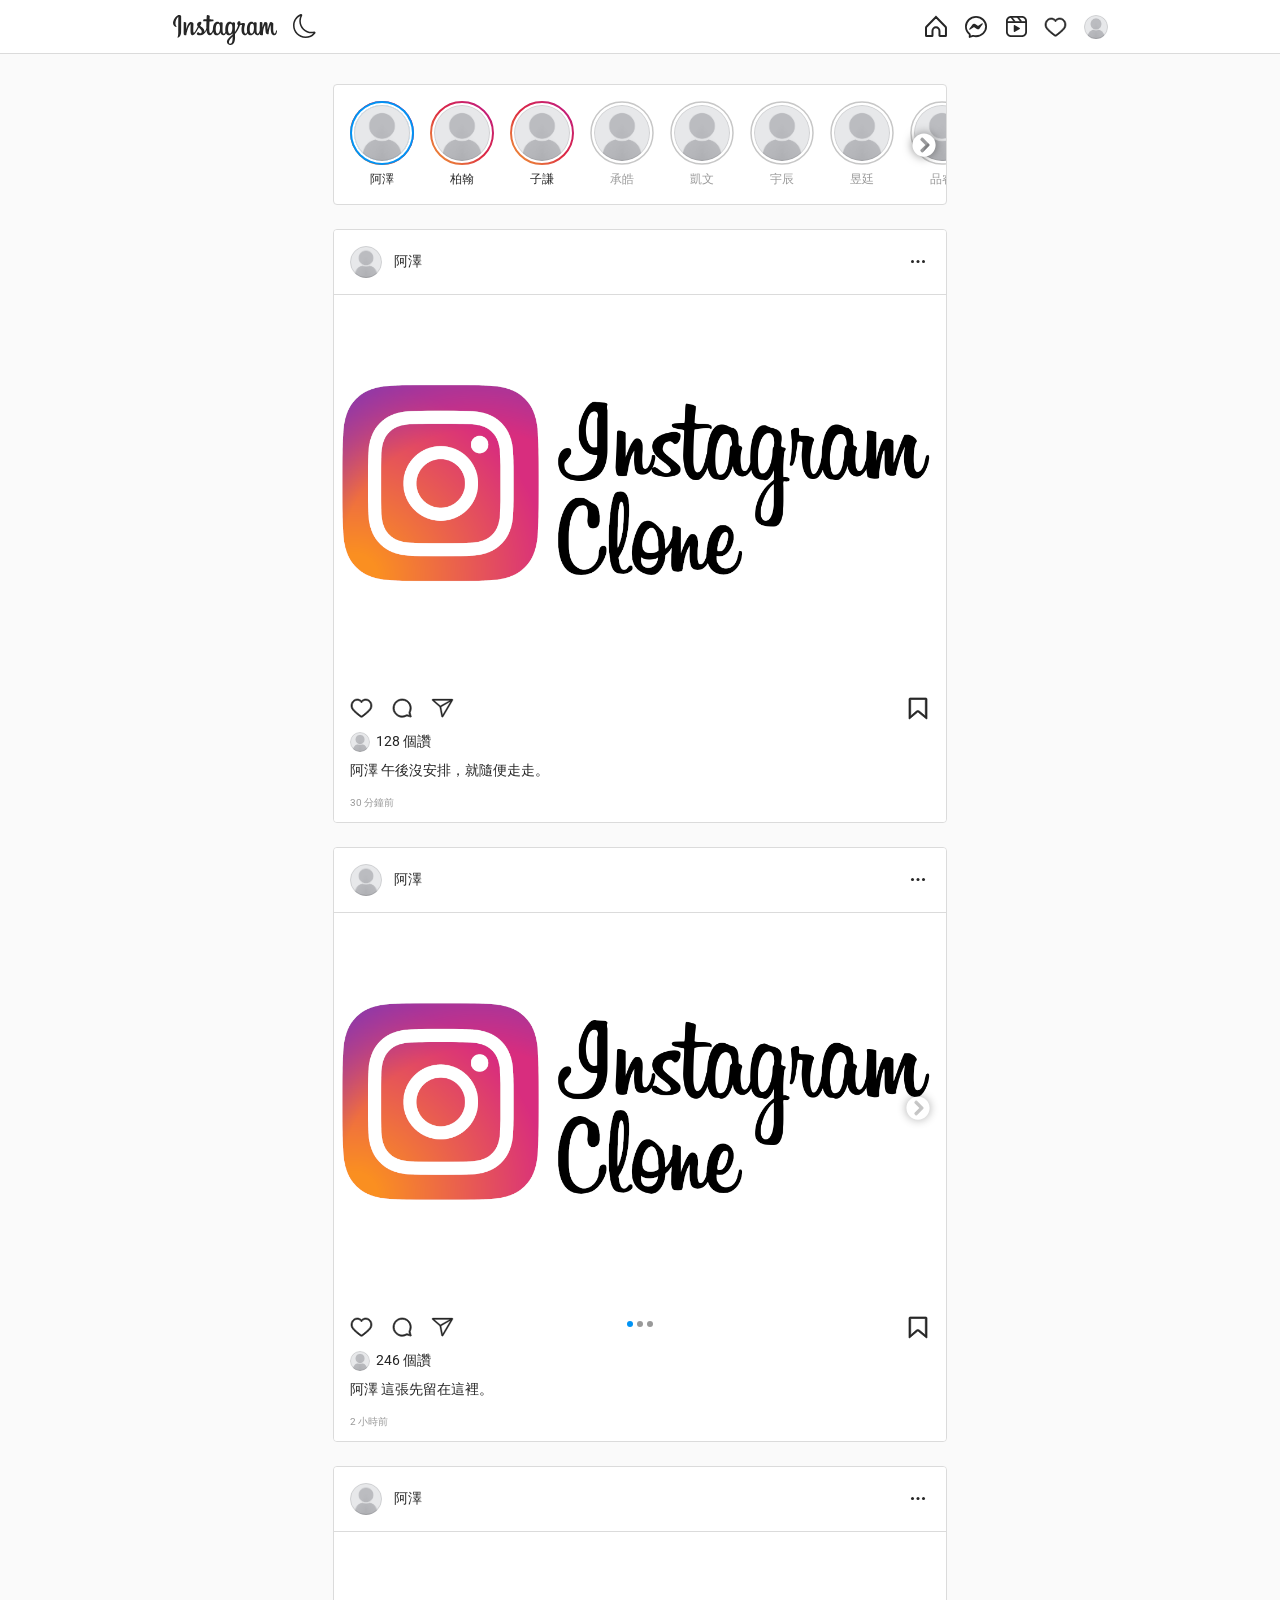
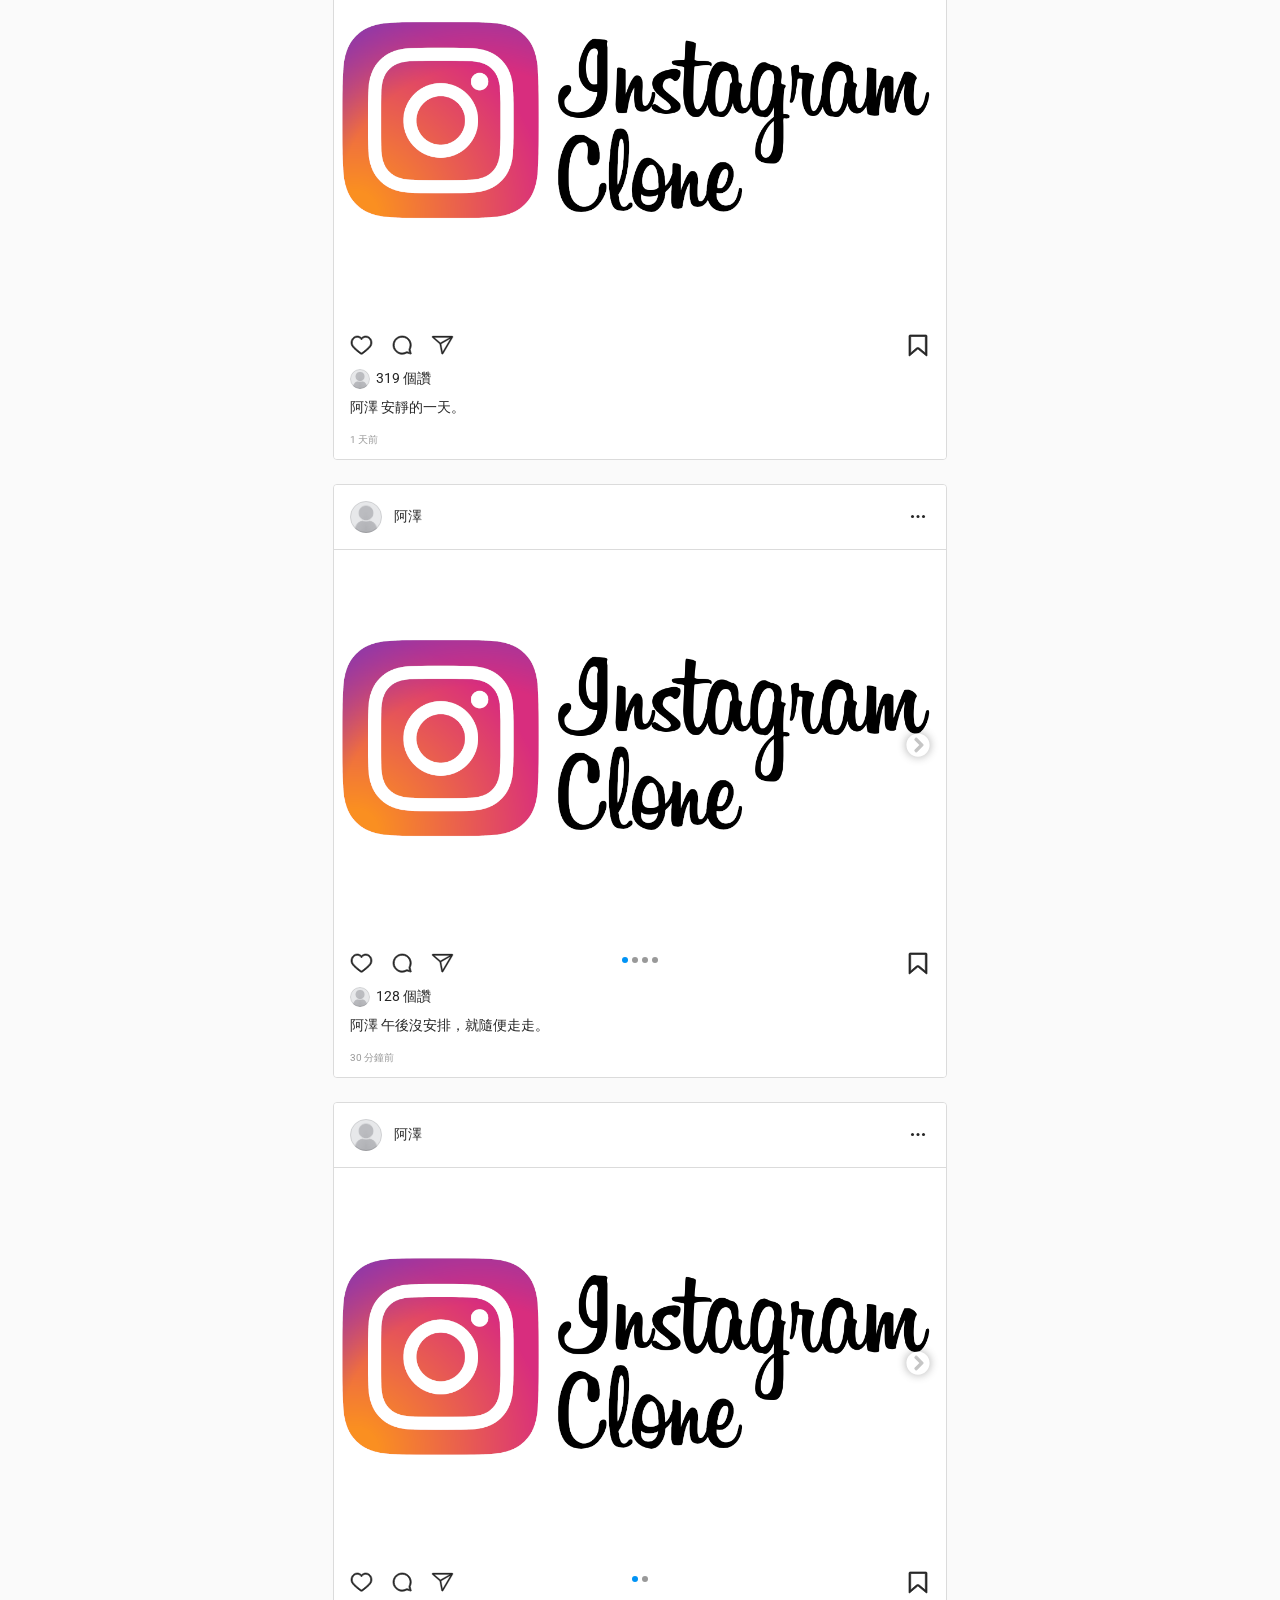
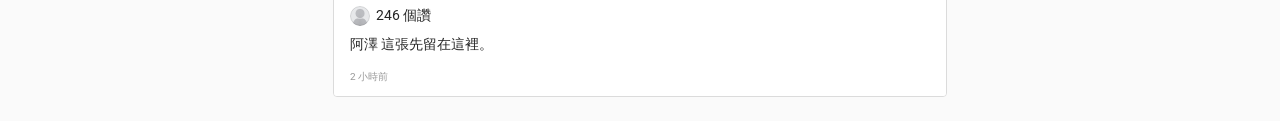
==== index.html @ e531e8b8 "Clean simulator asset includes" ====
<!DOCTYPE html>
<html lang="zh-Hant">
  <head>
    <title>IG 模擬器</title>
    <meta charset="utf-8" />
    <meta name="viewport" content="width=device-width, initial-scale=1.0" />
    <link rel="shortcut icon" href="assets/favicon.svg" type="image/x-icon" />
    <link rel="stylesheet" type="text/css" href="style.css" />
    <link rel="stylesheet" type="text/css" href="simulator.css" />
    <script src="script.js" defer></script>
    <script src="simulator-data.js" defer></script>
    <script src="simulator.js" defer></script>
  </head>

  <body>
    <header class="header">
      <nav class="header__content">
        <div class="header__buttons">
          <a href="index.html" class="header__home">
            <svg
              width="104"
              height="30"
              viewBox="0 0 104 30"
              fill="none"
              xmlns="http://www.w3.org/2000/svg"
            >
              <path
                fill-rule="evenodd"
                clip-rule="evenodd"
                d="M5.34906 0.103386C3.22375 1.01086 0.881358 3.5683 0.144313 6.78057C-0.789613 10.8488 3.10259 12.5709 3.42568 12.0089C3.7942 11.3437 2.72397 11.1169 2.50185 9.00802C2.2141 6.28043 3.46606 3.23316 5.03607 1.89772C5.32887 1.65022 5.31372 1.99568 5.31372 2.63504C5.31372 3.7797 5.25314 14.0456 5.25314 16.1853C5.25314 19.0831 5.13703 20.0009 4.92501 20.9032C4.70793 21.821 4.36465 22.4397 4.62716 22.6769C4.91996 22.945 6.16688 22.3108 6.88373 21.2848C7.74698 20.0576 8.04987 18.5829 8.10541 16.9845C8.17103 15.051 8.16599 11.9934 8.17103 10.2455C8.17103 8.64193 8.19627 3.95501 8.14579 1.13461C8.1256 0.448846 6.2426 -0.273011 5.34906 0.103386ZM103.522 15.3294C103.214 15.3294 103.073 15.6543 102.957 16.1957C102.553 18.088 102.129 18.5159 101.579 18.5159C100.968 18.5159 100.418 17.5775 100.276 15.7007C100.165 14.226 100.18 11.5087 100.322 8.80693C100.352 8.25007 100.201 7.70352 98.7367 7.16212C98.1056 6.9301 97.1868 6.58464 96.7325 7.70867C95.4452 10.8694 94.9404 13.3804 94.8192 14.4013C94.8142 14.4529 94.7485 14.4632 94.7384 14.3446C94.6627 13.5248 94.4961 12.0398 94.4709 8.92036C94.4658 8.31194 94.3396 7.79117 93.6783 7.36837C93.2492 7.09509 91.9468 6.60526 91.4773 7.1879C91.0734 7.66227 90.5989 8.93583 90.1092 10.4466C89.7104 11.6737 89.4378 12.5039 89.4378 12.5039C89.4378 12.5039 89.4428 9.18848 89.4479 7.93554C89.4479 7.46118 89.1298 7.3065 89.0339 7.27556C88.5998 7.14666 87.7416 6.93525 87.3781 6.93525C86.9288 6.93525 86.8228 7.1879 86.8228 7.55915C86.8228 7.60555 86.7521 11.9212 86.7521 14.9376V15.3655C86.5047 16.7525 85.7021 18.6345 84.8287 18.6345C83.9503 18.6345 83.5414 17.8508 83.5414 14.2518C83.5414 12.1533 83.602 11.2406 83.6323 9.72472C83.6474 8.85333 83.6828 8.17788 83.6828 8.02835C83.6777 7.55915 82.8801 7.32712 82.5116 7.23947C82.138 7.15181 81.8149 7.11572 81.5625 7.13119C81.2041 7.15181 80.9517 7.38899 80.9517 7.71899C80.9517 7.89429 80.9517 8.22944 80.9517 8.22944C80.4923 7.49727 79.7552 6.98682 79.2605 6.83729C77.9379 6.44027 76.5546 6.79088 75.5097 8.27585C74.6817 9.45144 74.182 10.7869 73.9851 12.705C73.8387 14.1074 73.8892 15.5305 74.1416 16.7319C73.8336 18.088 73.2581 18.6448 72.6321 18.6448C71.7235 18.6448 71.0621 17.1341 71.1379 14.5199C71.1883 12.8029 71.5266 11.5964 71.8951 9.84847C72.0516 9.10598 71.9254 8.71412 71.6023 8.34288C71.3095 8.00257 70.6785 7.82726 69.7748 8.03867C69.1337 8.19335 68.2099 8.35835 67.3719 8.48209C67.3719 8.48209 67.4224 8.27585 67.4627 7.91492C67.6798 6.01231 65.6454 6.16699 64.9941 6.77541C64.6054 7.1415 64.3429 7.56946 64.242 8.33772C64.0855 9.55972 65.0648 10.1372 65.0648 10.1372C64.7417 11.6325 63.9542 13.5867 63.1414 14.9994C62.7073 15.7574 62.3691 16.3194 61.94 16.9124C61.94 16.6906 61.94 16.4689 61.9349 16.2472C61.9248 13.102 61.9652 10.627 61.9854 9.73503C62.0005 8.86365 62.0359 8.20882 62.0359 8.05413C62.0308 7.71383 61.8339 7.58493 61.425 7.41993C61.0616 7.27556 60.6375 7.17759 60.1933 7.1415C59.638 7.09509 59.2997 7.39931 59.3098 7.75508C59.3098 7.82211 59.3098 8.2346 59.3098 8.2346C58.8504 7.50243 58.1134 6.99197 57.6187 6.84244C56.296 6.44542 54.9128 6.79604 53.8678 8.281C53.0399 9.4566 52.4997 11.1117 52.3432 12.6946C52.2019 14.1693 52.2271 15.4222 52.424 16.4792C52.212 17.5363 51.6062 18.6448 50.9247 18.6448C50.0513 18.6448 49.5515 17.8611 49.5515 14.2621C49.5515 12.1636 49.6121 11.2509 49.6424 9.73503C49.6626 8.86365 49.6929 8.18819 49.6929 8.03867C49.6879 7.56946 48.8902 7.33743 48.5217 7.24978C48.133 7.15697 47.7998 7.12603 47.5423 7.14666C47.2041 7.17244 46.9668 7.4818 46.9668 7.70867V8.23975C46.5075 7.50758 45.7654 6.99713 45.2757 6.8476C43.953 6.45058 42.5799 6.81151 41.5299 8.28616C40.8433 9.25036 40.288 10.3177 40.0053 12.6792C39.9195 13.3598 39.8841 13.9991 39.8892 14.5973C39.6166 16.2988 38.4101 18.253 37.4256 18.253C36.8501 18.253 36.2999 17.1134 36.2999 14.6901C36.2999 11.4572 36.4968 6.85791 36.5321 6.41449C36.5321 6.41449 37.779 6.39386 38.0213 6.38871C38.6423 6.38355 39.2077 6.39902 40.0356 6.35261C40.4495 6.33199 40.8484 4.81609 40.4243 4.63047C40.2274 4.54281 38.8543 4.47063 38.3091 4.46031C37.8749 4.43453 36.5977 4.33657 36.5977 4.33657C36.5977 4.33657 36.7138 1.28414 36.7391 0.959303C36.7593 0.691184 36.416 0.551969 36.2242 0.469471C35.7446 0.263226 35.3205 0.165259 34.8157 0.0621369C34.114 -0.0873908 33.801 0.0569808 33.7354 0.660248C33.6395 1.56773 33.594 4.2386 33.594 4.2386C33.0791 4.2386 31.3274 4.13548 30.8175 4.13548C30.3379 4.13548 29.828 6.21855 30.4843 6.24433C31.2415 6.27527 32.5642 6.30105 33.4426 6.32683C33.4426 6.32683 33.4022 11.0034 33.4022 12.4472C33.4022 12.5967 33.4022 12.7462 33.4022 12.8906C32.9226 15.448 31.2213 16.8247 31.2213 16.8247C31.5848 15.1335 30.8427 13.8651 29.4999 12.7926C29.0052 12.3956 28.0309 11.648 26.9354 10.823C26.9354 10.823 27.5664 10.1888 28.1318 8.91521C28.5306 8.01289 28.5458 6.9765 27.5715 6.74963C25.9611 6.37324 24.6283 7.57461 24.2346 8.86365C23.9266 9.85878 24.0932 10.5961 24.694 11.3644C24.7343 11.4211 24.7848 11.4778 24.8353 11.5345C24.4718 12.2512 23.9721 13.2103 23.548 13.9527C22.3718 16.0204 21.4833 17.6548 20.8119 17.6548C20.2767 17.6548 20.2818 15.9946 20.2818 14.4426C20.2818 13.102 20.3777 11.0911 20.4585 9.00286C20.4837 8.31194 20.1455 7.92007 19.575 7.5643C19.2318 7.34774 18.4947 6.91979 18.0656 6.91979C17.4245 6.91979 15.5819 7.00744 13.8402 12.1326C13.6231 12.7771 13.189 13.9579 13.189 13.9579L13.2243 7.79633C13.2243 7.65196 13.1486 7.51274 12.977 7.41477C12.6842 7.24978 11.8966 6.91979 11.2 6.91979C10.8668 6.91979 10.7002 7.07963 10.7002 7.39415L10.6396 17.0361C10.6396 17.7683 10.6598 18.6242 10.7305 18.9954C10.8012 19.3667 10.9173 19.676 11.0586 19.8565C11.2 20.037 11.3666 20.1762 11.6341 20.2329C11.8865 20.2845 13.2698 20.4649 13.3404 19.9287C13.4263 19.2842 13.4313 18.5881 14.1583 15.9946C15.2891 11.9522 16.7632 9.98253 17.4548 9.28129C17.5759 9.15755 17.7173 9.15239 17.7072 9.35348C17.6769 10.2403 17.5759 12.4575 17.5052 14.3343C17.3185 19.3667 18.2171 20.2999 19.5044 20.2999C20.4888 20.2999 21.877 19.3048 23.3663 16.7886C24.2951 15.2212 25.1937 13.6795 25.845 12.5709C26.2943 12.9937 26.8041 13.4526 27.309 13.9373C28.4852 15.0716 28.8689 16.1493 28.6164 17.1702C28.4196 17.9539 27.6825 18.7583 26.37 17.9745C25.9863 17.7477 25.8248 17.5723 25.4411 17.3094C25.2341 17.1702 24.9161 17.1289 24.7293 17.2784C24.2396 17.6548 23.9569 18.1344 23.7954 18.7273C23.6389 19.3048 24.2093 19.609 24.7949 19.8771C25.3048 20.1092 26.3952 20.3154 27.0919 20.3412C29.8028 20.434 31.9735 19.0109 33.488 15.3397C33.7606 18.5108 34.9116 20.3051 36.9107 20.3051C38.2485 20.3051 39.5913 18.5469 40.1769 16.8195C40.3435 17.5259 40.596 18.1395 40.914 18.6551C42.4588 21.1404 45.4473 20.6041 46.9517 18.4953C47.4161 17.8456 47.4868 17.6084 47.4868 17.6084C47.7039 19.5987 49.284 20.2948 50.1876 20.2948C51.1973 20.2948 52.2423 19.8101 52.9743 18.1344C53.0601 18.3148 53.156 18.4901 53.257 18.6551C54.7967 21.1404 57.7903 20.6041 59.2896 18.4953C59.3603 18.3973 59.4209 18.3097 59.4764 18.2272L59.5218 19.5368C59.5218 19.5368 58.6636 20.336 58.1386 20.8259C55.8215 22.9863 54.0596 24.6259 53.9284 26.5337C53.7618 28.9674 55.7054 29.8697 57.1744 29.9883C58.7343 30.112 60.0721 29.2407 60.8899 28.0135C61.6118 26.9359 62.0864 24.6105 62.051 22.3211C62.0359 21.4033 62.0157 20.2381 61.9955 18.9851C62.8083 18.0261 63.727 16.8092 64.5701 15.3913C65.4889 13.8393 66.4783 11.7614 66.9832 10.1424C66.9832 10.1424 67.8414 10.1475 68.7551 10.0908C69.0479 10.0753 69.1287 10.1321 69.0782 10.3486C69.0126 10.6116 67.9221 14.886 68.9166 17.7322C69.5982 19.6812 71.1328 20.3102 72.0415 20.3102C73.1067 20.3102 74.1264 19.4956 74.6716 18.2787C74.7373 18.4128 74.8079 18.5417 74.8837 18.6654C76.4234 21.1507 79.4069 20.6093 80.9214 18.5056C81.2647 18.0312 81.4565 17.6187 81.4565 17.6187C81.7796 19.6812 83.3597 20.3154 84.2633 20.3154C85.2023 20.3154 86.0958 19.9235 86.8228 18.1808C86.8531 18.949 86.9035 19.5781 86.9742 19.774C87.0197 19.8926 87.2872 20.0473 87.4841 20.1195C88.3474 20.4443 89.2207 20.2896 89.5488 20.2226C89.776 20.1762 89.9476 19.9906 89.9729 19.5214C90.0335 18.2787 89.9981 16.1853 90.3667 14.6334C90.9876 12.0244 91.5681 11.0138 91.8458 10.5136C91.9972 10.2352 92.1739 10.1888 92.179 10.4827C92.1941 11.0859 92.2244 12.8442 92.4617 15.216C92.6384 16.9588 92.8756 17.99 93.0574 18.3148C93.5773 19.2481 94.2185 19.2893 94.7384 19.2893C95.0716 19.2893 95.7632 19.1965 95.7027 18.6036C95.6724 18.3148 95.7279 16.5308 96.3387 13.9579C96.7426 12.2822 97.409 10.7663 97.6513 10.2146C97.7421 10.0083 97.7825 10.1733 97.7825 10.2042C97.7321 11.3592 97.6159 15.1335 98.0804 17.2011C98.7064 20.0009 100.524 20.3102 101.155 20.3102C102.503 20.3102 103.608 19.2687 103.982 16.5205C104.052 15.845 103.921 15.3294 103.522 15.3294ZM46.9668 13.6331C46.8911 15.0871 46.6084 16.3039 46.1642 17.1856C45.3514 18.784 43.7511 19.2893 43.0443 16.9794C42.5345 15.314 42.7061 13.0453 42.9181 11.8181C43.2311 9.99799 44.0187 8.70896 45.2504 8.83271C46.5175 8.96161 47.1284 10.6116 46.9668 13.6331ZM59.3098 13.6537C59.2391 15.0252 58.8858 16.4071 58.5071 17.1856C57.7196 18.7943 56.0688 19.2996 55.3873 16.9794C54.9229 15.3965 55.0339 13.3495 55.2611 12.0604C55.559 10.3847 56.2859 8.83271 57.5934 8.83271C58.8656 8.83271 59.4916 10.2506 59.3098 13.6537ZM59.6329 23.0224C59.6178 25.5282 59.229 27.7196 58.3961 28.359C57.2148 29.2613 55.6296 28.5858 55.9578 26.7606C56.2506 25.1415 57.6186 23.4916 59.6329 21.4755C59.638 21.4704 59.638 21.9293 59.6329 23.0224ZM80.9365 13.6692C80.8659 15.1747 80.5377 16.3555 80.1339 17.1856C79.3463 18.7943 77.7056 19.2945 77.014 16.9794C76.6354 15.7213 76.6203 13.6124 76.8929 11.8542C77.1705 10.065 77.9429 8.70896 79.2252 8.83271C80.4822 8.95646 81.0728 10.6116 80.9365 13.6692Z"
                fill="var(--text-dark)"
              />
            </svg>
          </a>

          <button class="header__theme-button" title="切換深淺色模式">
            <svg
              class="header__theme-button-moon"
              xmlns="http://www.w3.org/2000/svg"
              width="24"
              height="24"
              fill="var(--text-dark)"
              viewBox="0 0 16 16"
            >
              <path
                d="M6 .278a.768.768 0 0 1 .08.858 7.208 7.208 0 0 0-.878 3.46c0 4.021 3.278 7.277 7.318 7.277.527 0 1.04-.055 1.533-.16a.787.787 0 0 1 .81.316.733.733 0 0 1-.031.893A8.349 8.349 0 0 1 8.344 16C3.734 16 0 12.286 0 7.71 0 4.266 2.114 1.312 5.124.06A.752.752 0 0 1 6 .278zM4.858 1.311A7.269 7.269 0 0 0 1.025 7.71c0 4.02 3.279 7.276 7.319 7.276a7.316 7.316 0 0 0 5.205-2.162c-.337.042-.68.063-1.029.063-4.61 0-8.343-3.714-8.343-8.29 0-1.167.242-2.278.681-3.286z"
              />
            </svg>
            <svg
              class="header__theme-button-sun"
              xmlns="http://www.w3.org/2000/svg"
              width="24"
              height="24"
              fill="var(--text-dark)"
              viewBox="0 0 16 16"
            >
              <path
                d="M8 11a3 3 0 1 1 0-6 3 3 0 0 1 0 6zm0 1a4 4 0 1 0 0-8 4 4 0 0 0 0 8zM8 0a.5.5 0 0 1 .5.5v2a.5.5 0 0 1-1 0v-2A.5.5 0 0 1 8 0zm0 13a.5.5 0 0 1 .5.5v2a.5.5 0 0 1-1 0v-2A.5.5 0 0 1 8 13zm8-5a.5.5 0 0 1-.5.5h-2a.5.5 0 0 1 0-1h2a.5.5 0 0 1 .5.5zM3 8a.5.5 0 0 1-.5.5h-2a.5.5 0 0 1 0-1h2A.5.5 0 0 1 3 8zm10.657-5.657a.5.5 0 0 1 0 .707l-1.414 1.415a.5.5 0 1 1-.707-.708l1.414-1.414a.5.5 0 0 1 .707 0zm-9.193 9.193a.5.5 0 0 1 0 .707L3.05 13.657a.5.5 0 0 1-.707-.707l1.414-1.414a.5.5 0 0 1 .707 0zm9.193 2.121a.5.5 0 0 1-.707 0l-1.414-1.414a.5.5 0 0 1 .707-.707l1.414 1.414a.5.5 0 0 1 0 .707zM4.464 4.465a.5.5 0 0 1-.707 0L2.343 3.05a.5.5 0 1 1 .707-.707l1.414 1.414a.5.5 0 0 1 0 .708z"
              />
            </svg>
          </button>
        </div>

        <div class="header__search">
          <input type="text" placeholder="Search" />
          <svg
            width="24"
            height="24"
            viewBox="0 0 24 24"
            fill="none"
            xmlns="http://www.w3.org/2000/svg"
          >
            <path
              fill-rule="evenodd"
              clip-rule="evenodd"
              d="M21.669 21.6543C21.8625 21.4622 21.863 21.1494 21.6703 20.9566L17.3049 16.5913C18.7912 14.9327 19.7017 12.7525 19.7017 10.3508C19.7017 5.18819 15.5135 1 10.3508 1C5.18819 1 1 5.18819 1 10.3508C1 15.5135 5.18819 19.7017 10.3508 19.7017C12.7624 19.7017 14.9475 18.7813 16.606 17.2852L20.9739 21.653C21.1657 21.8449 21.4765 21.8454 21.669 21.6543ZM1.9843 10.3508C1.9843 5.7394 5.7394 1.9843 10.3508 1.9843C14.9623 1.9843 18.7174 5.7394 18.7174 10.3508C18.7174 14.9623 14.9623 18.7174 10.3508 18.7174C5.7394 18.7174 1.9843 14.9623 1.9843 10.3508Z"
              fill="#A5A5A5"
              stroke="#A5A5A5"
              stroke-linecap="round"
              stroke-linejoin="round"
            />
          </svg>
        </div>

        <div class="header__buttons header__buttons--mobile">
          <a href="#">
            <svg
              width="24"
              height="24"
              viewBox="0 0 24 24"
              fill="none"
              xmlns="http://www.w3.org/2000/svg"
            >
              <rect
                x="3"
                y="3"
                width="18"
                height="18"
                rx="5"
                stroke="var(--text-dark)"
                stroke-width="1.8"
              />
              <line
                x1="12.1"
                y1="6.9"
                x2="12.1"
                y2="17.1"
                stroke="var(--text-dark)"
                stroke-width="1.8"
                stroke-linecap="round"
              />
              <line
                x1="6.9"
                y1="11.8"
                x2="17.1"
                y2="11.8"
                stroke="var(--text-dark)"
                stroke-width="1.8"
                stroke-linecap="round"
              />
            </svg>
          </a>
          <a href="#">
            <svg
              width="24"
              height="24"
              viewBox="0 0 24 24"
              fill="none"
              xmlns="http://www.w3.org/2000/svg"
            >
              <path
                d="M11.4995 21.2609C11.1062 21.2609 10.7307 21.1362 10.4133 20.9001C8.2588 19.3012 3.10938 15.3239 1.81755 12.9143C0.127895 9.76543 1.14258 5.72131 4.07489 3.89968C5.02253 3.31177 6.09533 3 7.18601 3C8.81755 3 10.3508 3.66808 11.4995 4.85726C12.6483 3.66808 14.1815 3 15.8131 3C16.9038 3 17.9766 3.31177 18.9242 3.89968C21.8565 5.72131 22.8712 9.76543 21.186 12.9143C19.8942 15.3239 14.7448 19.3012 12.5902 20.9001C12.2684 21.1362 11.8929 21.2609 11.4995 21.2609ZM7.18601 4.33616C6.34565 4.33616 5.5187 4.57667 4.78562 5.03096C2.43888 6.49183 1.63428 9.74316 2.99763 12.2819C4.19558 14.5177 9.58639 18.6242 11.209 19.8267C11.3789 19.9514 11.6158 19.9514 11.7856 19.8267C13.4082 18.6197 18.799 14.5133 19.997 12.2819C21.3603 9.74316 20.5557 6.48738 18.209 5.03096C17.4804 4.57667 16.6534 4.33616 15.8131 4.33616C14.3425 4.33616 12.9657 5.04878 12.0359 6.28696L11.4995 7.00848L10.9631 6.28696C10.0334 5.04878 8.6611 4.33616 7.18601 4.33616Z"
                fill="var(--text-dark)"
                stroke="var(--text-dark)"
                stroke-width="0.6"
              />
            </svg>
          </a>
          <a href="#">
            <svg
              width="24"
              height="24"
              viewBox="0 0 24 24"
              fill="none"
              xmlns="http://www.w3.org/2000/svg"
            >
              <path
                d="M5.81038 19.7478C5.83176 19.4539 5.70787 19.1681 5.47873 18.9827C3.2792 17.2037 1.9 14.5525 1.9 11.5868C1.9 6.27627 6.38748 1.9 12.0098 1.9C17.6196 1.9 22.1078 6.27565 22.1078 11.5868C22.1078 16.8966 17.6092 21.2735 11.998 21.2735C11.0656 21.2735 10.1798 21.1544 9.32697 20.9277C9.15685 20.8825 8.97721 20.8882 8.81028 20.944L5.64643 22.0022L5.81038 19.7478Z"
                stroke="var(--text-dark)"
                stroke-width="1.8"
                stroke-linejoin="round"
              />
              <path
                d="M10.1498 8.7952C10.2222 8.80563 10.2825 8.81606 10.3548 8.82649C11.428 9.05591 12.5252 10.0362 13.3693 10.6202C13.8396 10.9539 14.2375 10.9226 14.7078 10.6097C15.7086 9.92147 16.7456 9.26448 17.7705 8.58664C18.0478 8.39893 18.3372 8.20079 18.6748 8.45107C19.0486 8.7222 18.8195 9.0142 18.6266 9.28534C17.6137 10.6827 16.6129 12.0801 15.588 13.4671C14.8886 14.4265 13.8999 14.5621 12.8388 13.8842C12.1032 13.4045 11.3436 12.9561 10.6201 12.4556C10.1378 12.1219 9.73984 12.1636 9.28163 12.4764C8.26876 13.1647 7.24382 13.8217 6.21889 14.4995C5.94156 14.6872 5.65216 14.8854 5.31454 14.6247C4.97691 14.3744 5.15778 14.0928 5.33865 13.8321C6.3877 12.393 7.42469 10.9539 8.47374 9.51476C8.82343 9.02463 9.47456 8.73263 10.1498 8.7952Z"
                fill="var(--text-dark)"
              />
            </svg>
          </a>
        </div>

        <div class="header__buttons header__buttons--desktop">
          <a href="#">
            <svg
              width="24"
              height="24"
              viewBox="0 0 24 24"
              fill="none"
              xmlns="http://www.w3.org/2000/svg"
            >
              <path
                d="M2.45307 11.751L11.9773 2.02175L21.5015 11.751C21.7906 12.0463 21.9545 12.4468 21.9545 12.8711V20.4556C21.9545 20.7747 21.7037 21 21.4427 21H15.964C15.713 21 15.4721 20.7849 15.4721 20.476V15.8886C15.4721 13.9497 13.9267 12.34 11.9773 12.34C10.0279 12.34 8.48244 13.9497 8.48244 15.8886V20.476C8.48244 20.7849 8.24157 21 7.99053 21H2.51187C2.25085 21 2 20.7747 2 20.4556V12.8711C2 12.4468 2.16397 12.0463 2.45307 11.751Z"
                stroke="var(--text-dark)"
                stroke-width="2"
              />
            </svg>
          </a>
          <a href="#">
            <svg
              width="24"
              height="24"
              viewBox="0 0 24 24"
              fill="none"
              xmlns="http://www.w3.org/2000/svg"
            >
              <path
                d="M5.81038 19.7478C5.83176 19.4539 5.70787 19.1681 5.47873 18.9827C3.2792 17.2037 1.9 14.5525 1.9 11.5868C1.9 6.27627 6.38748 1.9 12.0098 1.9C17.6196 1.9 22.1078 6.27565 22.1078 11.5868C22.1078 16.8966 17.6092 21.2735 11.998 21.2735C11.0656 21.2735 10.1798 21.1544 9.32697 20.9277C9.15685 20.8825 8.97721 20.8882 8.81028 20.944L5.64643 22.0022L5.81038 19.7478Z"
                stroke="var(--text-dark)"
                stroke-width="1.8"
                stroke-linejoin="round"
              />
              <path
                d="M10.1498 8.7952C10.2222 8.80563 10.2825 8.81606 10.3548 8.82649C11.428 9.05591 12.5252 10.0362 13.3693 10.6202C13.8396 10.9539 14.2375 10.9226 14.7078 10.6097C15.7086 9.92147 16.7456 9.26448 17.7705 8.58664C18.0478 8.39893 18.3372 8.20079 18.6748 8.45107C19.0486 8.7222 18.8195 9.0142 18.6266 9.28534C17.6137 10.6827 16.6129 12.0801 15.588 13.4671C14.8886 14.4265 13.8999 14.5621 12.8388 13.8842C12.1032 13.4045 11.3436 12.9561 10.6201 12.4556C10.1378 12.1219 9.73984 12.1636 9.28163 12.4764C8.26876 13.1647 7.24382 13.8217 6.21889 14.4995C5.94156 14.6872 5.65216 14.8854 5.31454 14.6247C4.97691 14.3744 5.15778 14.0928 5.33865 13.8321C6.3877 12.393 7.42469 10.9539 8.47374 9.51476C8.82343 9.02463 9.47456 8.73263 10.1498 8.7952Z"
                fill="var(--text-dark)"
              />
            </svg>
          </a>
          <a href="#">
            <svg
              width="24"
              height="24"
              viewBox="0 0 24 24"
              fill="none"
              xmlns="http://www.w3.org/2000/svg"
            >
              <path
                fill-rule="evenodd"
                clip-rule="evenodd"
                d="M18 2.8H7C5.23269 2.8 3.8 4.23269 3.8 6V17C3.8 18.7673 5.23269 20.2 7 20.2H18C19.7673 20.2 21.2 18.7673 21.2 17V6C21.2 4.23269 19.7673 2.8 18 2.8ZM7 1C4.23858 1 2 3.23858 2 6V17C2 19.7614 4.23858 22 7 22H18C20.7614 22 23 19.7614 23 17V6C23 3.23858 20.7614 1 18 1H7Z"
                fill="var(--text-dark)"
              />
              <path
                fill-rule="evenodd"
                clip-rule="evenodd"
                d="M22 7.99995H3V6.19995H22V7.99995Z"
                fill="var(--text-dark)"
              />
              <path
                fill-rule="evenodd"
                clip-rule="evenodd"
                d="M10 6.99989L6 1.99989L7.57349 1.12573L11.5735 6.12573L10 6.99989Z"
                fill="var(--text-dark)"
              />
              <path
                fill-rule="evenodd"
                clip-rule="evenodd"
                d="M16.5 6.99989L12.5 1.99989L14.0735 1.12573L18.0735 6.12573L16.5 6.99989Z"
                fill="var(--text-dark)"
              />
              <path
                d="M15.75 13.0671C16.0833 13.2595 16.0833 13.7407 15.75 13.9331L10.5 16.9642C10.1667 17.1566 9.75 16.9161 9.75 16.5312L9.75 10.469C9.75 10.0841 10.1667 9.84354 10.5 10.036L15.75 13.0671Z"
                fill="var(--text-dark)"
              />
            </svg>
          </a>
          <a href="#">
            <svg
              width="24"
              height="24"
              viewBox="0 0 24 24"
              fill="none"
              xmlns="http://www.w3.org/2000/svg"
            >
              <path
                d="M11.4995 21.2609C11.1062 21.2609 10.7307 21.1362 10.4133 20.9001C8.2588 19.3012 3.10938 15.3239 1.81755 12.9143C0.127895 9.76543 1.14258 5.72131 4.07489 3.89968C5.02253 3.31177 6.09533 3 7.18601 3C8.81755 3 10.3508 3.66808 11.4995 4.85726C12.6483 3.66808 14.1815 3 15.8131 3C16.9038 3 17.9766 3.31177 18.9242 3.89968C21.8565 5.72131 22.8712 9.76543 21.186 12.9143C19.8942 15.3239 14.7448 19.3012 12.5902 20.9001C12.2684 21.1362 11.8929 21.2609 11.4995 21.2609ZM7.18601 4.33616C6.34565 4.33616 5.5187 4.57667 4.78562 5.03096C2.43888 6.49183 1.63428 9.74316 2.99763 12.2819C4.19558 14.5177 9.58639 18.6242 11.209 19.8267C11.3789 19.9514 11.6158 19.9514 11.7856 19.8267C13.4082 18.6197 18.799 14.5133 19.997 12.2819C21.3603 9.74316 20.5557 6.48738 18.209 5.03096C17.4804 4.57667 16.6534 4.33616 15.8131 4.33616C14.3425 4.33616 12.9657 5.04878 12.0359 6.28696L11.4995 7.00848L10.9631 6.28696C10.0334 5.04878 8.6611 4.33616 7.18601 4.33616Z"
                fill="var(--text-dark)"
                stroke="var(--text-dark)"
                stroke-width="0.6"
              />
            </svg>
          </a>
          <button class="profile-button">
            <div class="profile-button__border"></div>
            <div class="profile-button__picture">
              <img src="assets/default-user.png" alt="User Picture" />
            </div>
          </button>
        </div>
      </nav>
    </header>

    <main class="main-container">
      <section class="content-container">
        <div class="content">
          <div class="stories">
            <button class="stories__left-button">
              <svg xmlns="http://www.w3.org/2000/svg" viewBox="0 0 512 512">
                <path
                  fill="#fff"
                  d="M256 504C119 504 8 393 8 256S119 8 256 8s248 111 248 248-111 248-248 248zM142.1 273l135.5 135.5c9.4 9.4 24.6 9.4 33.9 0l17-17c9.4-9.4 9.4-24.6 0-33.9L226.9 256l101.6-101.6c9.4-9.4 9.4-24.6 0-33.9l-17-17c-9.4-9.4-24.6-9.4-33.9 0L142.1 239c-9.4 9.4-9.4 24.6 0 34z"
                ></path>
              </svg>
            </button>
            <div class="stories__content">
              <button class="story story--has-story">
                <div class="story__avatar">
                  <div class="story__border">
                    <svg
                      width="64"
                      height="64"
                      xmlns="http://www.w3.org/2000/svg"
                    >
                      <circle r="31" cy="32" cx="32" />
                      <defs>
                        <linearGradient
                          y2="0"
                          x2="1"
                          y1="1"
                          x1="0"
                          id="--story-gradient"
                        >
                          <stop offset="0" stop-color="#f09433" />
                          <stop offset="0.25" stop-color="#e6683c" />
                          <stop offset="0.5" stop-color="#dc2743" />
                          <stop offset="0.75" stop-color="#cc2366" />
                          <stop offset="1" stop-color="#bc1888" />
                        </linearGradient>
                      </defs>
                    </svg>
                  </div>
                  <div class="story__picture">
                    <img src="assets/default-user.png" alt="User Picture" />
                  </div>
                </div>
                <span class="story__user">usernick1</span>
              </button>
              <button class="story story--has-story">
                <div class="story__avatar">
                  <div class="story__border">
                    <svg
                      width="64"
                      height="64"
                      xmlns="http://www.w3.org/2000/svg"
                    >
                      <circle r="31" cy="32" cx="32" />
                    </svg>
                  </div>
                  <div class="story__picture">
                    <img src="assets/default-user.png" alt="User Picture" />
                  </div>
                </div>
                <span class="story__user">usernick2</span>
              </button>
              <button class="story story--has-story">
                <div class="story__avatar">
                  <div class="story__border">
                    <svg
                      width="64"
                      height="64"
                      xmlns="http://www.w3.org/2000/svg"
                    >
                      <circle r="31" cy="32" cx="32" />
                    </svg>
                  </div>
                  <div class="story__picture">
                    <img src="assets/default-user.png" alt="User Picture" />
                  </div>
                </div>
                <span class="story__user">usernick3</span>
              </button>
              <button class="story">
                <div class="story__avatar">
                  <div class="story__border">
                    <svg
                      width="64"
                      height="64"
                      xmlns="http://www.w3.org/2000/svg"
                    >
                      <circle r="31" cy="32" cx="32" />
                    </svg>
                  </div>
                  <div class="story__picture">
                    <img src="assets/default-user.png" alt="User Picture" />
                  </div>
                </div>
                <span class="story__user">usernick4</span>
              </button>
              <button class="story">
                <div class="story__avatar">
                  <div class="story__border">
                    <svg
                      width="64"
                      height="64"
                      xmlns="http://www.w3.org/2000/svg"
                    >
                      <circle r="31" cy="32" cx="32" />
                    </svg>
                  </div>
                  <div class="story__picture">
                    <img src="assets/default-user.png" alt="User Picture" />
                  </div>
                </div>
                <span class="story__user">usernick5</span>
              </button>
              <button class="story">
                <div class="story__avatar">
                  <div class="story__border">
                    <svg
                      width="64"
                      height="64"
                      xmlns="http://www.w3.org/2000/svg"
                    >
                      <circle r="31" cy="32" cx="32" />
                    </svg>
                  </div>
                  <div class="story__picture">
                    <img src="assets/default-user.png" alt="User Picture" />
                  </div>
                </div>
                <span class="story__user">usernick6</span>
              </button>
              <button class="story">
                <div class="story__avatar">
                  <div class="story__border">
                    <svg
                      width="64"
                      height="64"
                      xmlns="http://www.w3.org/2000/svg"
                    >
                      <circle r="31" cy="32" cx="32" />
                    </svg>
                  </div>
                  <div class="story__picture">
                    <img src="assets/default-user.png" alt="User Picture" />
                  </div>
                </div>
                <span class="story__user">usernick7</span>
              </button>
              <button class="story">
                <div class="story__avatar">
                  <div class="story__border">
                    <svg
                      width="64"
                      height="64"
                      xmlns="http://www.w3.org/2000/svg"
                    >
                      <circle r="31" cy="32" cx="32" />
                    </svg>
                  </div>
                  <div class="story__picture">
                    <img src="assets/default-user.png" alt="User Picture" />
                  </div>
                </div>
                <span class="story__user">usernick8</span>
              </button>
              <button class="story">
                <div class="story__avatar">
                  <div class="story__border">
                    <svg
                      width="64"
                      height="64"
                      xmlns="http://www.w3.org/2000/svg"
                    >
                      <circle r="31" cy="32" cx="32" />
                    </svg>
                  </div>
                  <div class="story__picture">
                    <img src="assets/default-user.png" alt="User Picture" />
                  </div>
                </div>
                <span class="story__user">usernick9</span>
              </button>
              <button class="story">
                <div class="story__avatar">
                  <div class="story__border">
                    <svg
                      width="64"
                      height="64"
                      xmlns="http://www.w3.org/2000/svg"
                    >
                      <circle r="31" cy="32" cx="32" />
                    </svg>
                  </div>
                  <div class="story__picture">
                    <img src="assets/default-user.png" alt="User Picture" />
                  </div>
                </div>
                <span class="story__user">usernick10</span>
              </button>
              <button class="story">
                <div class="story__avatar">
                  <div class="story__border">
                    <svg
                      width="64"
                      height="64"
                      xmlns="http://www.w3.org/2000/svg"
                    >
                      <circle r="31" cy="32" cx="32" />
                    </svg>
                  </div>
                  <div class="story__picture">
                    <img src="assets/default-user.png" alt="User Picture" />
                  </div>
                </div>
                <span class="story__user">usernick11</span>
              </button>
              <button class="story">
                <div class="story__avatar">
                  <div class="story__border">
                    <svg
                      width="64"
                      height="64"
                      xmlns="http://www.w3.org/2000/svg"
                    >
                      <circle r="31" cy="32" cx="32" />
                    </svg>
                  </div>
                  <div class="story__picture">
                    <img src="assets/default-user.png" alt="User Picture" />
                  </div>
                </div>
                <span class="story__user">usernick12</span>
              </button>
              <button class="story">
                <div class="story__avatar">
                  <div class="story__border">
                    <svg
                      width="64"
                      height="64"
                      xmlns="http://www.w3.org/2000/svg"
                    >
                      <circle r="31" cy="32" cx="32" />
                    </svg>
                  </div>
                  <div class="story__picture">
                    <img src="assets/default-user.png" alt="User Picture" />
                  </div>
                </div>
                <span class="story__user">usernick13</span>
              </button>
              <button class="story">
                <div class="story__avatar">
                  <div class="story__border">
                    <svg
                      width="64"
                      height="64"
                      xmlns="http://www.w3.org/2000/svg"
                    >
                      <circle r="31" cy="32" cx="32" />
                    </svg>
                  </div>
                  <div class="story__picture">
                    <img src="assets/default-user.png" alt="User Picture" />
                  </div>
                </div>
                <span class="story__user">usernick14</span>
              </button>
              <button class="story">
                <div class="story__avatar">
                  <div class="story__border">
                    <svg
                      width="64"
                      height="64"
                      xmlns="http://www.w3.org/2000/svg"
                    >
                      <circle r="31" cy="32" cx="32" />
                    </svg>
                  </div>
                  <div class="story__picture">
                    <img src="assets/default-user.png" alt="User Picture" />
                  </div>
                </div>
                <span class="story__user">usernick15</span>
              </button>
            </div>
            <button class="stories__right-button">
              <svg xmlns="http://www.w3.org/2000/svg" viewBox="0 0 512 512">
                <path
                  fill="#fff"
                  d="M256 8c137 0 248 111 248 248S393 504 256 504 8 393 8 256 119 8 256 8zm113.9 231L234.4 103.5c-9.4-9.4-24.6-9.4-33.9 0l-17 17c-9.4 9.4-9.4 24.6 0 33.9L285.1 256 183.5 357.6c-9.4 9.4-9.4 24.6 0 33.9l17 17c9.4 9.4 24.6 9.4 33.9 0L369.9 273c9.4-9.4 9.4-24.6 0-34z"
                ></path>
              </svg>
            </button>
          </div>

          <div class="posts">
            <article class="post">
              <div class="post__header">
                <div class="post__profile">
                  <a
                    href="https://github.com/leocosta1"
                    target="_blank"
                    class="post__avatar"
                  >
                    <img src="assets/default-user.png" alt="User Picture" />
                  </a>
                  <a
                    href="https://github.com/leocosta1"
                    target="_blank"
                    class="post__user"
                    >leocosta1</a
                  >
                </div>

                <button class="post__more-options">
                  <svg
                    width="24"
                    height="24"
                    viewBox="0 0 24 24"
                    fill="none"
                    xmlns="http://www.w3.org/2000/svg"
                  >
                    <circle
                      cx="6.5"
                      cy="11.5"
                      r="1.5"
                      fill="var(--text-dark)"
                    />
                    <circle cx="12" cy="11.5" r="1.5" fill="var(--text-dark)" />
                    <circle
                      cx="17.5"
                      cy="11.5"
                      r="1.5"
                      fill="var(--text-dark)"
                    />
                  </svg>
                </button>
              </div>

              <div class="post__content">
                <div class="post__medias">
                  <img
                    class="post__media"
                    src="assets/insta-clone.png"
                    alt="Post Content"
                  />
                </div>
              </div>

              <div class="post__footer">
                <div class="post__buttons">
                  <button class="post__button">
                    <svg
                      width="24"
                      height="24"
                      viewBox="0 0 24 24"
                      fill="none"
                      xmlns="http://www.w3.org/2000/svg"
                    >
                      <path
                        d="M11.4995 21.2609C11.1062 21.2609 10.7307 21.1362 10.4133 20.9001C8.2588 19.3012 3.10938 15.3239 1.81755 12.9143C0.127895 9.76543 1.14258 5.72131 4.07489 3.89968C5.02253 3.31177 6.09533 3 7.18601 3C8.81755 3 10.3508 3.66808 11.4995 4.85726C12.6483 3.66808 14.1815 3 15.8131 3C16.9038 3 17.9766 3.31177 18.9242 3.89968C21.8565 5.72131 22.8712 9.76543 21.186 12.9143C19.8942 15.3239 14.7448 19.3012 12.5902 20.9001C12.2684 21.1362 11.8929 21.2609 11.4995 21.2609ZM7.18601 4.33616C6.34565 4.33616 5.5187 4.57667 4.78562 5.03096C2.43888 6.49183 1.63428 9.74316 2.99763 12.2819C4.19558 14.5177 9.58639 18.6242 11.209 19.8267C11.3789 19.9514 11.6158 19.9514 11.7856 19.8267C13.4082 18.6197 18.799 14.5133 19.997 12.2819C21.3603 9.74316 20.5557 6.48738 18.209 5.03096C17.4804 4.57667 16.6534 4.33616 15.8131 4.33616C14.3425 4.33616 12.9657 5.04878 12.0359 6.28696L11.4995 7.00848L10.9631 6.28696C10.0334 5.04878 8.6611 4.33616 7.18601 4.33616Z"
                        fill="var(--text-dark)"
                        stroke="var(--text-dark)"
                        stroke-width="0.6"
                      />
                    </svg>
                  </button>
                  <button class="post__button">
                    <svg
                      width="24"
                      height="24"
                      viewBox="0 0 24 24"
                      fill="none"
                      xmlns="http://www.w3.org/2000/svg"
                    >
                      <path
                        fill-rule="evenodd"
                        clip-rule="evenodd"
                        d="M21.2959 20.8165L20.2351 16.8602C20.1743 16.6385 20.2047 16.3994 20.309 16.1907C21.2351 14.3342 21.5438 12.117 20.9742 9.80402C20.2003 6.67374 17.757 4.16081 14.6354 3.33042C13.7833 3.10869 12.9442 3 12.1312 3C6.29665 3 1.74035 8.47365 3.31418 14.5647C4.04458 17.3819 7.05314 20.2992 9.88344 20.9861C10.6486 21.173 11.4008 21.26 12.1312 21.26C13.7006 21.26 15.1701 20.8557 16.4614 20.1601C16.6049 20.0818 16.7657 20.0383 16.9222 20.0383C17.0005 20.0383 17.0787 20.047 17.157 20.0688L21.009 21.0991C21.0307 21.1035 21.0525 21.1078 21.0699 21.1078C21.2177 21.1078 21.3351 20.9687 21.2959 20.8165ZM19.0178 17.1863L19.6178 19.4253L17.4831 18.8558C17.3005 18.8079 17.1135 18.7819 16.9222 18.7819C16.557 18.7819 16.1875 18.8775 15.8571 19.0558C14.6963 19.6818 13.4441 19.9992 12.1312 19.9992C11.4834 19.9992 10.8269 19.9166 10.1791 19.7601C7.78354 19.1775 5.14453 16.6037 4.53586 14.2473C3.90111 11.7865 4.40109 9.26057 5.90536 7.31719C7.40964 5.3738 9.6791 4.26081 12.1312 4.26081C12.8529 4.26081 13.5876 4.35646 14.3137 4.5521C16.9961 5.26511 19.0786 7.39544 19.7525 10.1084C20.2264 12.0213 20.0308 13.9299 19.183 15.6298C18.9395 16.1168 18.8787 16.6689 19.0178 17.1863Z"
                        fill="var(--text-dark)"
                        stroke="var(--text-dark)"
                        stroke-width="0.7"
                      />
                    </svg>
                  </button>
                  <button class="post__button">
                    <svg
                      width="24"
                      height="24"
                      viewBox="0 0 24 24"
                      fill="none"
                      xmlns="http://www.w3.org/2000/svg"
                    >
                      <path
                        fill-rule="evenodd"
                        clip-rule="evenodd"
                        d="M22.8555 3.44542C22.6978 3.16703 22.3962 3 22.0714 3L2.91369 3.01392C2.52859 3.01392 2.19453 3.25055 2.05997 3.60781C1.96254 3.86764 1.98574 4.14603 2.11565 4.37338C2.16669 4.45689 2.23165 4.53577 2.31052 4.60537L9.69243 10.9712L11.4927 20.5338C11.5623 20.9096 11.8499 21.188 12.2304 21.2483C12.6062 21.3086 12.9774 21.1323 13.1723 20.8029L22.8509 4.35018C23.0179 4.06715 23.0179 3.72381 22.8555 3.44542ZM4.21748 4.39194H19.8164L10.4255 9.75089L4.21748 4.39194ZM12.6248 18.9841L11.1122 10.948L20.5171 5.58436L12.6248 18.9841Z"
                        fill="var(--text-dark)"
                        stroke="var(--text-dark)"
                        stroke-width="0.3"
                      />
                    </svg>
                  </button>

                  <div class="post__indicators"></div>

                  <button class="post__button post__button--align-right">
                    <svg
                      width="24"
                      height="24"
                      viewBox="0 0 24 24"
                      fill="none"
                      xmlns="http://www.w3.org/2000/svg"
                    >
                      <path
                        d="M19.875 2H4.125C3.50625 2 3 2.44939 3 3.00481V22.4648C3 23.0202 3.36563 23.1616 3.82125 22.7728L11.5444 16.1986C11.7244 16.0471 12.0225 16.0471 12.2025 16.1936L20.1731 22.7879C20.6287 23.1666 21 23.0202 21 22.4648V3.00481C21 2.44939 20.4994 2 19.875 2ZM19.3125 20.0209L13.3444 15.0827C12.9281 14.7394 12.405 14.5677 11.8763 14.5677C11.3363 14.5677 10.8019 14.7444 10.3856 15.0979L4.6875 19.9502V3.51479H19.3125V20.0209Z"
                        fill="var(--text-dark)"
                        stroke="var(--text-dark)"
                        stroke-width="0.7"
                      />
                    </svg>
                  </button>
                </div>

                <div class="post__infos">
                  <div class="post__likes">
                    <a href="#" class="post__likes-avatar">
                      <img src="assets/default-user.png" alt="User Picture" />
                    </a>

                    <span
                      >Liked by
                      <a class="post__name--underline" href="#">user123</a> and
                      <a href="#">73 others</a></span
                    >
                  </div>

                  <div class="post__description">
                    <span>
                      <a
                        class="post__name--underline"
                        href="https://github.com/leocosta1"
                        target="_blank"
                        >leocosta1</a
                      >
                      Responsive clone of Instagram UI. Made with ❤ for study
                      purposes.
                    </span>
                  </div>

                  <span class="post__date-time">30 minutes ago</span>
                </div>
              </div>
            </article>
            <article class="post">
              <div class="post__header">
                <div class="post__profile">
                  <a href="#" class="post__avatar">
                    <img src="assets/default-user.png" alt="User Picture" />
                  </a>
                  <a href="#" class="post__user">usernick1</a>
                </div>

                <button class="post__more-options">
                  <svg
                    width="24"
                    height="24"
                    viewBox="0 0 24 24"
                    fill="none"
                    xmlns="http://www.w3.org/2000/svg"
                  >
                    <circle
                      cx="6.5"
                      cy="11.5"
                      r="1.5"
                      fill="var(--text-dark)"
                    />
                    <circle cx="12" cy="11.5" r="1.5" fill="var(--text-dark)" />
                    <circle
                      cx="17.5"
                      cy="11.5"
                      r="1.5"
                      fill="var(--text-dark)"
                    />
                  </svg>
                </button>
              </div>

              <div class="post__content">
                <div class="post__medias">
                  <img
                    class="post__media"
                    src="assets/insta-clone.png"
                    alt="Post Content"
                  />
                  <img
                    class="post__media"
                    src="assets/insta-clone.png"
                    alt="Post Content"
                  />
                  <img
                    class="post__media"
                    src="assets/insta-clone.png"
                    alt="Post Content"
                  />
                </div>
              </div>

              <div class="post__footer">
                <div class="post__buttons">
                  <button class="post__button">
                    <svg
                      width="24"
                      height="24"
                      viewBox="0 0 24 24"
                      fill="none"
                      xmlns="http://www.w3.org/2000/svg"
                    >
                      <path
                        d="M11.4995 21.2609C11.1062 21.2609 10.7307 21.1362 10.4133 20.9001C8.2588 19.3012 3.10938 15.3239 1.81755 12.9143C0.127895 9.76543 1.14258 5.72131 4.07489 3.89968C5.02253 3.31177 6.09533 3 7.18601 3C8.81755 3 10.3508 3.66808 11.4995 4.85726C12.6483 3.66808 14.1815 3 15.8131 3C16.9038 3 17.9766 3.31177 18.9242 3.89968C21.8565 5.72131 22.8712 9.76543 21.186 12.9143C19.8942 15.3239 14.7448 19.3012 12.5902 20.9001C12.2684 21.1362 11.8929 21.2609 11.4995 21.2609ZM7.18601 4.33616C6.34565 4.33616 5.5187 4.57667 4.78562 5.03096C2.43888 6.49183 1.63428 9.74316 2.99763 12.2819C4.19558 14.5177 9.58639 18.6242 11.209 19.8267C11.3789 19.9514 11.6158 19.9514 11.7856 19.8267C13.4082 18.6197 18.799 14.5133 19.997 12.2819C21.3603 9.74316 20.5557 6.48738 18.209 5.03096C17.4804 4.57667 16.6534 4.33616 15.8131 4.33616C14.3425 4.33616 12.9657 5.04878 12.0359 6.28696L11.4995 7.00848L10.9631 6.28696C10.0334 5.04878 8.6611 4.33616 7.18601 4.33616Z"
                        fill="var(--text-dark)"
                        stroke="var(--text-dark)"
                        stroke-width="0.6"
                      />
                    </svg>
                  </button>
                  <button class="post__button">
                    <svg
                      width="24"
                      height="24"
                      viewBox="0 0 24 24"
                      fill="none"
                      xmlns="http://www.w3.org/2000/svg"
                    >
                      <path
                        fill-rule="evenodd"
                        clip-rule="evenodd"
                        d="M21.2959 20.8165L20.2351 16.8602C20.1743 16.6385 20.2047 16.3994 20.309 16.1907C21.2351 14.3342 21.5438 12.117 20.9742 9.80402C20.2003 6.67374 17.757 4.16081 14.6354 3.33042C13.7833 3.10869 12.9442 3 12.1312 3C6.29665 3 1.74035 8.47365 3.31418 14.5647C4.04458 17.3819 7.05314 20.2992 9.88344 20.9861C10.6486 21.173 11.4008 21.26 12.1312 21.26C13.7006 21.26 15.1701 20.8557 16.4614 20.1601C16.6049 20.0818 16.7657 20.0383 16.9222 20.0383C17.0005 20.0383 17.0787 20.047 17.157 20.0688L21.009 21.0991C21.0307 21.1035 21.0525 21.1078 21.0699 21.1078C21.2177 21.1078 21.3351 20.9687 21.2959 20.8165ZM19.0178 17.1863L19.6178 19.4253L17.4831 18.8558C17.3005 18.8079 17.1135 18.7819 16.9222 18.7819C16.557 18.7819 16.1875 18.8775 15.8571 19.0558C14.6963 19.6818 13.4441 19.9992 12.1312 19.9992C11.4834 19.9992 10.8269 19.9166 10.1791 19.7601C7.78354 19.1775 5.14453 16.6037 4.53586 14.2473C3.90111 11.7865 4.40109 9.26057 5.90536 7.31719C7.40964 5.3738 9.6791 4.26081 12.1312 4.26081C12.8529 4.26081 13.5876 4.35646 14.3137 4.5521C16.9961 5.26511 19.0786 7.39544 19.7525 10.1084C20.2264 12.0213 20.0308 13.9299 19.183 15.6298C18.9395 16.1168 18.8787 16.6689 19.0178 17.1863Z"
                        fill="var(--text-dark)"
                        stroke="var(--text-dark)"
                        stroke-width="0.7"
                      />
                    </svg>
                  </button>
                  <button class="post__button">
                    <svg
                      width="24"
                      height="24"
                      viewBox="0 0 24 24"
                      fill="none"
                      xmlns="http://www.w3.org/2000/svg"
                    >
                      <path
                        fill-rule="evenodd"
                        clip-rule="evenodd"
                        d="M22.8555 3.44542C22.6978 3.16703 22.3962 3 22.0714 3L2.91369 3.01392C2.52859 3.01392 2.19453 3.25055 2.05997 3.60781C1.96254 3.86764 1.98574 4.14603 2.11565 4.37338C2.16669 4.45689 2.23165 4.53577 2.31052 4.60537L9.69243 10.9712L11.4927 20.5338C11.5623 20.9096 11.8499 21.188 12.2304 21.2483C12.6062 21.3086 12.9774 21.1323 13.1723 20.8029L22.8509 4.35018C23.0179 4.06715 23.0179 3.72381 22.8555 3.44542ZM4.21748 4.39194H19.8164L10.4255 9.75089L4.21748 4.39194ZM12.6248 18.9841L11.1122 10.948L20.5171 5.58436L12.6248 18.9841Z"
                        fill="var(--text-dark)"
                        stroke="var(--text-dark)"
                        stroke-width="0.3"
                      />
                    </svg>
                  </button>

                  <div class="post__indicators"></div>

                  <button class="post__button post__button--align-right">
                    <svg
                      width="24"
                      height="24"
                      viewBox="0 0 24 24"
                      fill="none"
                      xmlns="http://www.w3.org/2000/svg"
                    >
                      <path
                        d="M19.875 2H4.125C3.50625 2 3 2.44939 3 3.00481V22.4648C3 23.0202 3.36563 23.1616 3.82125 22.7728L11.5444 16.1986C11.7244 16.0471 12.0225 16.0471 12.2025 16.1936L20.1731 22.7879C20.6287 23.1666 21 23.0202 21 22.4648V3.00481C21 2.44939 20.4994 2 19.875 2ZM19.3125 20.0209L13.3444 15.0827C12.9281 14.7394 12.405 14.5677 11.8763 14.5677C11.3363 14.5677 10.8019 14.7444 10.3856 15.0979L4.6875 19.9502V3.51479H19.3125V20.0209Z"
                        fill="var(--text-dark)"
                        stroke="var(--text-dark)"
                        stroke-width="0.7"
                      />
                    </svg>
                  </button>
                </div>

                <div class="post__infos">
                  <div class="post__likes">
                    <a href="#" class="post__likes-avatar">
                      <img src="assets/default-user.png" alt="User Picture" />
                    </a>

                    <span
                      >Liked by
                      <a class="post__name--underline" href="#">user123</a> and
                      <a href="#">73 others</a></span
                    >
                  </div>

                  <div class="post__description">
                    <span>
                      <a class="post__name--underline" href="#">usernick1</a>
                      Multiple media post example. This post has three images!
                    </span>
                  </div>

                  <span class="post__date-time">1 hour ago</span>
                </div>
              </div>
            </article>
            <article class="post">
              <div class="post__header">
                <div class="post__profile">
                  <a href="#" class="post__avatar">
                    <img src="assets/default-user.png" alt="User Picture" />
                  </a>
                  <a href="#" class="post__user">usernick2</a>
                </div>

                <button class="post__more-options">
                  <svg
                    width="24"
                    height="24"
                    viewBox="0 0 24 24"
                    fill="none"
                    xmlns="http://www.w3.org/2000/svg"
                  >
                    <circle
                      cx="6.5"
                      cy="11.5"
                      r="1.5"
                      fill="var(--text-dark)"
                    />
                    <circle cx="12" cy="11.5" r="1.5" fill="var(--text-dark)" />
                    <circle
                      cx="17.5"
                      cy="11.5"
                      r="1.5"
                      fill="var(--text-dark)"
                    />
                  </svg>
                </button>
              </div>

              <div class="post__content">
                <div class="post__medias">
                  <img
                    class="post__media"
                    src="assets/insta-clone.png"
                    alt="Post Content"
                  />
                </div>
              </div>

              <div class="post__footer">
                <div class="post__buttons">
                  <button class="post__button">
                    <svg
                      width="24"
                      height="24"
                      viewBox="0 0 24 24"
                      fill="none"
                      xmlns="http://www.w3.org/2000/svg"
                    >
                      <path
                        d="M11.4995 21.2609C11.1062 21.2609 10.7307 21.1362 10.4133 20.9001C8.2588 19.3012 3.10938 15.3239 1.81755 12.9143C0.127895 9.76543 1.14258 5.72131 4.07489 3.89968C5.02253 3.31177 6.09533 3 7.18601 3C8.81755 3 10.3508 3.66808 11.4995 4.85726C12.6483 3.66808 14.1815 3 15.8131 3C16.9038 3 17.9766 3.31177 18.9242 3.89968C21.8565 5.72131 22.8712 9.76543 21.186 12.9143C19.8942 15.3239 14.7448 19.3012 12.5902 20.9001C12.2684 21.1362 11.8929 21.2609 11.4995 21.2609ZM7.18601 4.33616C6.34565 4.33616 5.5187 4.57667 4.78562 5.03096C2.43888 6.49183 1.63428 9.74316 2.99763 12.2819C4.19558 14.5177 9.58639 18.6242 11.209 19.8267C11.3789 19.9514 11.6158 19.9514 11.7856 19.8267C13.4082 18.6197 18.799 14.5133 19.997 12.2819C21.3603 9.74316 20.5557 6.48738 18.209 5.03096C17.4804 4.57667 16.6534 4.33616 15.8131 4.33616C14.3425 4.33616 12.9657 5.04878 12.0359 6.28696L11.4995 7.00848L10.9631 6.28696C10.0334 5.04878 8.6611 4.33616 7.18601 4.33616Z"
                        fill="var(--text-dark)"
                        stroke="var(--text-dark)"
                        stroke-width="0.6"
                      />
                    </svg>
                  </button>
                  <button class="post__button">
                    <svg
                      width="24"
                      height="24"
                      viewBox="0 0 24 24"
                      fill="none"
                      xmlns="http://www.w3.org/2000/svg"
                    >
                      <path
                        fill-rule="evenodd"
                        clip-rule="evenodd"
                        d="M21.2959 20.8165L20.2351 16.8602C20.1743 16.6385 20.2047 16.3994 20.309 16.1907C21.2351 14.3342 21.5438 12.117 20.9742 9.80402C20.2003 6.67374 17.757 4.16081 14.6354 3.33042C13.7833 3.10869 12.9442 3 12.1312 3C6.29665 3 1.74035 8.47365 3.31418 14.5647C4.04458 17.3819 7.05314 20.2992 9.88344 20.9861C10.6486 21.173 11.4008 21.26 12.1312 21.26C13.7006 21.26 15.1701 20.8557 16.4614 20.1601C16.6049 20.0818 16.7657 20.0383 16.9222 20.0383C17.0005 20.0383 17.0787 20.047 17.157 20.0688L21.009 21.0991C21.0307 21.1035 21.0525 21.1078 21.0699 21.1078C21.2177 21.1078 21.3351 20.9687 21.2959 20.8165ZM19.0178 17.1863L19.6178 19.4253L17.4831 18.8558C17.3005 18.8079 17.1135 18.7819 16.9222 18.7819C16.557 18.7819 16.1875 18.8775 15.8571 19.0558C14.6963 19.6818 13.4441 19.9992 12.1312 19.9992C11.4834 19.9992 10.8269 19.9166 10.1791 19.7601C7.78354 19.1775 5.14453 16.6037 4.53586 14.2473C3.90111 11.7865 4.40109 9.26057 5.90536 7.31719C7.40964 5.3738 9.6791 4.26081 12.1312 4.26081C12.8529 4.26081 13.5876 4.35646 14.3137 4.5521C16.9961 5.26511 19.0786 7.39544 19.7525 10.1084C20.2264 12.0213 20.0308 13.9299 19.183 15.6298C18.9395 16.1168 18.8787 16.6689 19.0178 17.1863Z"
                        fill="var(--text-dark)"
                        stroke="var(--text-dark)"
                        stroke-width="0.7"
                      />
                    </svg>
                  </button>
                  <button class="post__button">
                    <svg
                      width="24"
                      height="24"
                      viewBox="0 0 24 24"
                      fill="none"
                      xmlns="http://www.w3.org/2000/svg"
                    >
                      <path
                        fill-rule="evenodd"
                        clip-rule="evenodd"
                        d="M22.8555 3.44542C22.6978 3.16703 22.3962 3 22.0714 3L2.91369 3.01392C2.52859 3.01392 2.19453 3.25055 2.05997 3.60781C1.96254 3.86764 1.98574 4.14603 2.11565 4.37338C2.16669 4.45689 2.23165 4.53577 2.31052 4.60537L9.69243 10.9712L11.4927 20.5338C11.5623 20.9096 11.8499 21.188 12.2304 21.2483C12.6062 21.3086 12.9774 21.1323 13.1723 20.8029L22.8509 4.35018C23.0179 4.06715 23.0179 3.72381 22.8555 3.44542ZM4.21748 4.39194H19.8164L10.4255 9.75089L4.21748 4.39194ZM12.6248 18.9841L11.1122 10.948L20.5171 5.58436L12.6248 18.9841Z"
                        fill="var(--text-dark)"
                        stroke="var(--text-dark)"
                        stroke-width="0.3"
                      />
                    </svg>
                  </button>

                  <div class="post__indicators"></div>

                  <button class="post__button post__button--align-right">
                    <svg
                      width="24"
                      height="24"
                      viewBox="0 0 24 24"
                      fill="none"
                      xmlns="http://www.w3.org/2000/svg"
                    >
                      <path
                        d="M19.875 2H4.125C3.50625 2 3 2.44939 3 3.00481V22.4648C3 23.0202 3.36563 23.1616 3.82125 22.7728L11.5444 16.1986C11.7244 16.0471 12.0225 16.0471 12.2025 16.1936L20.1731 22.7879C20.6287 23.1666 21 23.0202 21 22.4648V3.00481C21 2.44939 20.4994 2 19.875 2ZM19.3125 20.0209L13.3444 15.0827C12.9281 14.7394 12.405 14.5677 11.8763 14.5677C11.3363 14.5677 10.8019 14.7444 10.3856 15.0979L4.6875 19.9502V3.51479H19.3125V20.0209Z"
                        fill="var(--text-dark)"
                        stroke="var(--text-dark)"
                        stroke-width="0.7"
                      />
                    </svg>
                  </button>
                </div>

                <div class="post__infos">
                  <div class="post__likes">
                    <a href="#" class="post__likes-avatar">
                      <img src="assets/default-user.png" alt="User Picture" />
                    </a>

                    <span
                      >Liked by
                      <a class="post__name--underline" href="#">user123</a> and
                      <a href="#">73 others</a></span
                    >
                  </div>

                  <div class="post__description">
                    <span>
                      <a class="post__name--underline" href="#">usernick2</a>
                      Single media post example.
                    </span>
                  </div>

                  <span class="post__date-time">3 hours ago</span>
                </div>
              </div>
            </article>
            <article class="post">
              <div class="post__header">
                <div class="post__profile">
                  <a href="#" class="post__avatar">
                    <img src="assets/default-user.png" alt="User Picture" />
                  </a>
                  <a href="#" class="post__user">usernick3</a>
                </div>

                <button class="post__more-options">
                  <svg
                    width="24"
                    height="24"
                    viewBox="0 0 24 24"
                    fill="none"
                    xmlns="http://www.w3.org/2000/svg"
                  >
                    <circle
                      cx="6.5"
                      cy="11.5"
                      r="1.5"
                      fill="var(--text-dark)"
                    />
                    <circle cx="12" cy="11.5" r="1.5" fill="var(--text-dark)" />
                    <circle
                      cx="17.5"
                      cy="11.5"
                      r="1.5"
                      fill="var(--text-dark)"
                    />
                  </svg>
                </button>
              </div>

              <div class="post__content">
                <div class="post__medias">
                  <img
                    class="post__media"
                    src="assets/insta-clone.png"
                    alt="Post Content"
                  />
                  <img
                    class="post__media"
                    src="assets/insta-clone.png"
                    alt="Post Content"
                  />
                  <img
                    class="post__media"
                    src="assets/insta-clone.png"
                    alt="Post Content"
                  />
                  <img
                    class="post__media"
                    src="assets/insta-clone.png"
                    alt="Post Content"
                  />
                </div>
              </div>

              <div class="post__footer">
                <div class="post__buttons">
                  <button class="post__button">
                    <svg
                      width="24"
                      height="24"
                      viewBox="0 0 24 24"
                      fill="none"
                      xmlns="http://www.w3.org/2000/svg"
                    >
                      <path
                        d="M11.4995 21.2609C11.1062 21.2609 10.7307 21.1362 10.4133 20.9001C8.2588 19.3012 3.10938 15.3239 1.81755 12.9143C0.127895 9.76543 1.14258 5.72131 4.07489 3.89968C5.02253 3.31177 6.09533 3 7.18601 3C8.81755 3 10.3508 3.66808 11.4995 4.85726C12.6483 3.66808 14.1815 3 15.8131 3C16.9038 3 17.9766 3.31177 18.9242 3.89968C21.8565 5.72131 22.8712 9.76543 21.186 12.9143C19.8942 15.3239 14.7448 19.3012 12.5902 20.9001C12.2684 21.1362 11.8929 21.2609 11.4995 21.2609ZM7.18601 4.33616C6.34565 4.33616 5.5187 4.57667 4.78562 5.03096C2.43888 6.49183 1.63428 9.74316 2.99763 12.2819C4.19558 14.5177 9.58639 18.6242 11.209 19.8267C11.3789 19.9514 11.6158 19.9514 11.7856 19.8267C13.4082 18.6197 18.799 14.5133 19.997 12.2819C21.3603 9.74316 20.5557 6.48738 18.209 5.03096C17.4804 4.57667 16.6534 4.33616 15.8131 4.33616C14.3425 4.33616 12.9657 5.04878 12.0359 6.28696L11.4995 7.00848L10.9631 6.28696C10.0334 5.04878 8.6611 4.33616 7.18601 4.33616Z"
                        fill="var(--text-dark)"
                        stroke="var(--text-dark)"
                        stroke-width="0.6"
                      />
                    </svg>
                  </button>
                  <button class="post__button">
                    <svg
                      width="24"
                      height="24"
                      viewBox="0 0 24 24"
                      fill="none"
                      xmlns="http://www.w3.org/2000/svg"
                    >
                      <path
                        fill-rule="evenodd"
                        clip-rule="evenodd"
                        d="M21.2959 20.8165L20.2351 16.8602C20.1743 16.6385 20.2047 16.3994 20.309 16.1907C21.2351 14.3342 21.5438 12.117 20.9742 9.80402C20.2003 6.67374 17.757 4.16081 14.6354 3.33042C13.7833 3.10869 12.9442 3 12.1312 3C6.29665 3 1.74035 8.47365 3.31418 14.5647C4.04458 17.3819 7.05314 20.2992 9.88344 20.9861C10.6486 21.173 11.4008 21.26 12.1312 21.26C13.7006 21.26 15.1701 20.8557 16.4614 20.1601C16.6049 20.0818 16.7657 20.0383 16.9222 20.0383C17.0005 20.0383 17.0787 20.047 17.157 20.0688L21.009 21.0991C21.0307 21.1035 21.0525 21.1078 21.0699 21.1078C21.2177 21.1078 21.3351 20.9687 21.2959 20.8165ZM19.0178 17.1863L19.6178 19.4253L17.4831 18.8558C17.3005 18.8079 17.1135 18.7819 16.9222 18.7819C16.557 18.7819 16.1875 18.8775 15.8571 19.0558C14.6963 19.6818 13.4441 19.9992 12.1312 19.9992C11.4834 19.9992 10.8269 19.9166 10.1791 19.7601C7.78354 19.1775 5.14453 16.6037 4.53586 14.2473C3.90111 11.7865 4.40109 9.26057 5.90536 7.31719C7.40964 5.3738 9.6791 4.26081 12.1312 4.26081C12.8529 4.26081 13.5876 4.35646 14.3137 4.5521C16.9961 5.26511 19.0786 7.39544 19.7525 10.1084C20.2264 12.0213 20.0308 13.9299 19.183 15.6298C18.9395 16.1168 18.8787 16.6689 19.0178 17.1863Z"
                        fill="var(--text-dark)"
                        stroke="var(--text-dark)"
                        stroke-width="0.7"
                      />
                    </svg>
                  </button>
                  <button class="post__button">
                    <svg
                      width="24"
                      height="24"
                      viewBox="0 0 24 24"
                      fill="none"
                      xmlns="http://www.w3.org/2000/svg"
                    >
                      <path
                        fill-rule="evenodd"
                        clip-rule="evenodd"
                        d="M22.8555 3.44542C22.6978 3.16703 22.3962 3 22.0714 3L2.91369 3.01392C2.52859 3.01392 2.19453 3.25055 2.05997 3.60781C1.96254 3.86764 1.98574 4.14603 2.11565 4.37338C2.16669 4.45689 2.23165 4.53577 2.31052 4.60537L9.69243 10.9712L11.4927 20.5338C11.5623 20.9096 11.8499 21.188 12.2304 21.2483C12.6062 21.3086 12.9774 21.1323 13.1723 20.8029L22.8509 4.35018C23.0179 4.06715 23.0179 3.72381 22.8555 3.44542ZM4.21748 4.39194H19.8164L10.4255 9.75089L4.21748 4.39194ZM12.6248 18.9841L11.1122 10.948L20.5171 5.58436L12.6248 18.9841Z"
                        fill="var(--text-dark)"
                        stroke="var(--text-dark)"
                        stroke-width="0.3"
                      />
                    </svg>
                  </button>

                  <div class="post__indicators"></div>

                  <button class="post__button post__button--align-right">
                    <svg
                      width="24"
                      height="24"
                      viewBox="0 0 24 24"
                      fill="none"
                      xmlns="http://www.w3.org/2000/svg"
                    >
                      <path
                        d="M19.875 2H4.125C3.50625 2 3 2.44939 3 3.00481V22.4648C3 23.0202 3.36563 23.1616 3.82125 22.7728L11.5444 16.1986C11.7244 16.0471 12.0225 16.0471 12.2025 16.1936L20.1731 22.7879C20.6287 23.1666 21 23.0202 21 22.4648V3.00481C21 2.44939 20.4994 2 19.875 2ZM19.3125 20.0209L13.3444 15.0827C12.9281 14.7394 12.405 14.5677 11.8763 14.5677C11.3363 14.5677 10.8019 14.7444 10.3856 15.0979L4.6875 19.9502V3.51479H19.3125V20.0209Z"
                        fill="var(--text-dark)"
                        stroke="var(--text-dark)"
                        stroke-width="0.7"
                      />
                    </svg>
                  </button>
                </div>

                <div class="post__infos">
                  <div class="post__likes">
                    <a href="#" class="post__likes-avatar">
                      <img src="assets/default-user.png" alt="User Picture" />
                    </a>

                    <span
                      >Liked by
                      <a class="post__name--underline" href="#">user123</a> and
                      <a href="#">73 others</a></span
                    >
                  </div>

                  <div class="post__description">
                    <span>
                      <a class="post__name--underline" href="#">usernick3</a>
                      Lorem ipsum dolor sit amet consectetur adipisicing elit.
                      Similique laudantium consequuntur vitae impedit eaque?
                      Accusantium rerum vel ducimus perspiciatis nesciunt a
                      minus minima earum delectus. Doloremque consequuntur
                      ducimus illum placeat!
                    </span>
                  </div>

                  <span class="post__date-time">1 day ago</span>
                </div>
              </div>
            </article>
            <article class="post">
              <div class="post__header">
                <div class="post__profile">
                  <a href="#" class="post__avatar">
                    <img src="assets/default-user.png" alt="User Picture" />
                  </a>
                  <a href="#" class="post__user">usernick4</a>
                </div>

                <button class="post__more-options">
                  <svg
                    width="24"
                    height="24"
                    viewBox="0 0 24 24"
                    fill="none"
                    xmlns="http://www.w3.org/2000/svg"
                  >
                    <circle
                      cx="6.5"
                      cy="11.5"
                      r="1.5"
                      fill="var(--text-dark)"
                    />
                    <circle cx="12" cy="11.5" r="1.5" fill="var(--text-dark)" />
                    <circle
                      cx="17.5"
                      cy="11.5"
                      r="1.5"
                      fill="var(--text-dark)"
                    />
                  </svg>
                </button>
              </div>

              <div class="post__content">
                <div class="post__medias">
                  <img
                    class="post__media"
                    src="assets/insta-clone.png"
                    alt="Post Content"
                  />
                  <img
                    class="post__media"
                    src="assets/insta-clone.png"
                    alt="Post Content"
                  />
                </div>
              </div>

              <div class="post__footer">
                <div class="post__buttons">
                  <button class="post__button">
                    <svg
                      width="24"
                      height="24"
                      viewBox="0 0 24 24"
                      fill="none"
                      xmlns="http://www.w3.org/2000/svg"
                    >
                      <path
                        d="M11.4995 21.2609C11.1062 21.2609 10.7307 21.1362 10.4133 20.9001C8.2588 19.3012 3.10938 15.3239 1.81755 12.9143C0.127895 9.76543 1.14258 5.72131 4.07489 3.89968C5.02253 3.31177 6.09533 3 7.18601 3C8.81755 3 10.3508 3.66808 11.4995 4.85726C12.6483 3.66808 14.1815 3 15.8131 3C16.9038 3 17.9766 3.31177 18.9242 3.89968C21.8565 5.72131 22.8712 9.76543 21.186 12.9143C19.8942 15.3239 14.7448 19.3012 12.5902 20.9001C12.2684 21.1362 11.8929 21.2609 11.4995 21.2609ZM7.18601 4.33616C6.34565 4.33616 5.5187 4.57667 4.78562 5.03096C2.43888 6.49183 1.63428 9.74316 2.99763 12.2819C4.19558 14.5177 9.58639 18.6242 11.209 19.8267C11.3789 19.9514 11.6158 19.9514 11.7856 19.8267C13.4082 18.6197 18.799 14.5133 19.997 12.2819C21.3603 9.74316 20.5557 6.48738 18.209 5.03096C17.4804 4.57667 16.6534 4.33616 15.8131 4.33616C14.3425 4.33616 12.9657 5.04878 12.0359 6.28696L11.4995 7.00848L10.9631 6.28696C10.0334 5.04878 8.6611 4.33616 7.18601 4.33616Z"
                        fill="var(--text-dark)"
                        stroke="var(--text-dark)"
                        stroke-width="0.6"
                      />
                    </svg>
                  </button>
                  <button class="post__button">
                    <svg
                      width="24"
                      height="24"
                      viewBox="0 0 24 24"
                      fill="none"
                      xmlns="http://www.w3.org/2000/svg"
                    >
                      <path
                        fill-rule="evenodd"
                        clip-rule="evenodd"
                        d="M21.2959 20.8165L20.2351 16.8602C20.1743 16.6385 20.2047 16.3994 20.309 16.1907C21.2351 14.3342 21.5438 12.117 20.9742 9.80402C20.2003 6.67374 17.757 4.16081 14.6354 3.33042C13.7833 3.10869 12.9442 3 12.1312 3C6.29665 3 1.74035 8.47365 3.31418 14.5647C4.04458 17.3819 7.05314 20.2992 9.88344 20.9861C10.6486 21.173 11.4008 21.26 12.1312 21.26C13.7006 21.26 15.1701 20.8557 16.4614 20.1601C16.6049 20.0818 16.7657 20.0383 16.9222 20.0383C17.0005 20.0383 17.0787 20.047 17.157 20.0688L21.009 21.0991C21.0307 21.1035 21.0525 21.1078 21.0699 21.1078C21.2177 21.1078 21.3351 20.9687 21.2959 20.8165ZM19.0178 17.1863L19.6178 19.4253L17.4831 18.8558C17.3005 18.8079 17.1135 18.7819 16.9222 18.7819C16.557 18.7819 16.1875 18.8775 15.8571 19.0558C14.6963 19.6818 13.4441 19.9992 12.1312 19.9992C11.4834 19.9992 10.8269 19.9166 10.1791 19.7601C7.78354 19.1775 5.14453 16.6037 4.53586 14.2473C3.90111 11.7865 4.40109 9.26057 5.90536 7.31719C7.40964 5.3738 9.6791 4.26081 12.1312 4.26081C12.8529 4.26081 13.5876 4.35646 14.3137 4.5521C16.9961 5.26511 19.0786 7.39544 19.7525 10.1084C20.2264 12.0213 20.0308 13.9299 19.183 15.6298C18.9395 16.1168 18.8787 16.6689 19.0178 17.1863Z"
                        fill="var(--text-dark)"
                        stroke="var(--text-dark)"
                        stroke-width="0.7"
                      />
                    </svg>
                  </button>
                  <button class="post__button">
                    <svg
                      width="24"
                      height="24"
                      viewBox="0 0 24 24"
                      fill="none"
                      xmlns="http://www.w3.org/2000/svg"
                    >
                      <path
                        fill-rule="evenodd"
                        clip-rule="evenodd"
                        d="M22.8555 3.44542C22.6978 3.16703 22.3962 3 22.0714 3L2.91369 3.01392C2.52859 3.01392 2.19453 3.25055 2.05997 3.60781C1.96254 3.86764 1.98574 4.14603 2.11565 4.37338C2.16669 4.45689 2.23165 4.53577 2.31052 4.60537L9.69243 10.9712L11.4927 20.5338C11.5623 20.9096 11.8499 21.188 12.2304 21.2483C12.6062 21.3086 12.9774 21.1323 13.1723 20.8029L22.8509 4.35018C23.0179 4.06715 23.0179 3.72381 22.8555 3.44542ZM4.21748 4.39194H19.8164L10.4255 9.75089L4.21748 4.39194ZM12.6248 18.9841L11.1122 10.948L20.5171 5.58436L12.6248 18.9841Z"
                        fill="var(--text-dark)"
                        stroke="var(--text-dark)"
                        stroke-width="0.3"
                      />
                    </svg>
                  </button>

                  <div class="post__indicators"></div>

                  <button class="post__button post__button--align-right">
                    <svg
                      width="24"
                      height="24"
                      viewBox="0 0 24 24"
                      fill="none"
                      xmlns="http://www.w3.org/2000/svg"
                    >
                      <path
                        d="M19.875 2H4.125C3.50625 2 3 2.44939 3 3.00481V22.4648C3 23.0202 3.36563 23.1616 3.82125 22.7728L11.5444 16.1986C11.7244 16.0471 12.0225 16.0471 12.2025 16.1936L20.1731 22.7879C20.6287 23.1666 21 23.0202 21 22.4648V3.00481C21 2.44939 20.4994 2 19.875 2ZM19.3125 20.0209L13.3444 15.0827C12.9281 14.7394 12.405 14.5677 11.8763 14.5677C11.3363 14.5677 10.8019 14.7444 10.3856 15.0979L4.6875 19.9502V3.51479H19.3125V20.0209Z"
                        fill="var(--text-dark)"
                        stroke="var(--text-dark)"
                        stroke-width="0.7"
                      />
                    </svg>
                  </button>
                </div>

                <div class="post__infos">
                  <div class="post__likes">
                    <a href="#" class="post__likes-avatar">
                      <img src="assets/default-user.png" alt="User Picture" />
                    </a>

                    <span
                      >Liked by
                      <a class="post__name--underline" href="#">user123</a> and
                      <a href="#">73 others</a></span
                    >
                  </div>

                  <div class="post__description">
                    <span>
                      <a class="post__name--underline" href="#">usernick4</a>
                      Lorem ipsum dolor sit amet consectetur adipisicing elit.
                      Ducimus voluptates expedita ab vel dolore voluptatem rerum
                      repudiandae unde temporibus sed quos quis illo, dolores
                      facere officiis autem. Error, non quidem.
                    </span>
                  </div>

                  <span class="post__date-time">3 days ago</span>
                </div>
              </div>
            </article>
          </div>
        </div>

        <section class="side-menu">
          <div class="side-menu__user-profile">
            <a
              href="https://github.com/leocosta1"
              target="_blank"
              class="side-menu__user-avatar"
            >
              <img src="assets/default-user.png" alt="User Picture" />
            </a>
            <div class="side-menu__user-info">
              <a href="https://github.com/leocosta1" target="_blank"
                >leocosta1</a
              >
              <span>Leonardo Costa</span>
            </div>
            <button class="side-menu__user-button">Switch</button>
          </div>

          <div class="side-menu__suggestions-section">
            <div class="side-menu__suggestions-header">
              <h2>Suggestions for You</h2>
              <button>See All</button>
            </div>
            <div class="side-menu__suggestions-content">
              <div class="side-menu__suggestion">
                <a href="#" class="side-menu__suggestion-avatar">
                  <img src="assets/default-user.png" alt="User Picture" />
                </a>
                <div class="side-menu__suggestion-info">
                  <a href="#">usernick16</a>
                  <span>Followed by user1, user2 and 9 others</span>
                </div>
                <button class="side-menu__suggestion-button">Follow</button>
              </div>
              <div class="side-menu__suggestion">
                <a href="#" class="side-menu__suggestion-avatar">
                  <img src="assets/default-user.png" alt="User Picture" />
                </a>
                <div class="side-menu__suggestion-info">
                  <a href="#">usernick17</a>
                  <span>Followed by user1, user2 and 3 others</span>
                </div>
                <button class="side-menu__suggestion-button">Follow</button>
              </div>
              <div class="side-menu__suggestion">
                <a href="#" class="side-menu__suggestion-avatar">
                  <img src="assets/default-user.png" alt="User Picture" />
                </a>
                <div class="side-menu__suggestion-info">
                  <a href="#">usernick18</a>
                  <span>Followed by user1 and 9 others</span>
                </div>
                <button class="side-menu__suggestion-button">Follow</button>
              </div>
              <div class="side-menu__suggestion">
                <a href="#" class="side-menu__suggestion-avatar">
                  <img src="assets/default-user.png" alt="User Picture" />
                </a>
                <div class="side-menu__suggestion-info">
                  <a href="#">usernick19</a>
                  <span>Followed by user1 and 3 others</span>
                </div>
                <button class="side-menu__suggestion-button">Follow</button>
              </div>
              <div class="side-menu__suggestion">
                <a href="#" class="side-menu__suggestion-avatar">
                  <img src="assets/default-user.png" alt="User Picture" />
                </a>
                <div class="side-menu__suggestion-info">
                  <a href="#">usernick20</a>
                  <span>Followed by user1 and 6 others</span>
                </div>
                <button class="side-menu__suggestion-button">Follow</button>
              </div>
            </div>
          </div>

          <div class="side-menu__footer">
            <div class="side-menu__footer-links">
              <ul class="side-menu__footer-list">
                <li class="side-menu__footer-item">
                  <a class="side-menu__footer-link" href="#">About</a>
                </li>
                <li class="side-menu__footer-item">
                  <a class="side-menu__footer-link" href="#">Help</a>
                </li>
                <li class="side-menu__footer-item">
                  <a class="side-menu__footer-link" href="#">Press</a>
                </li>
                <li class="side-menu__footer-item">
                  <a class="side-menu__footer-link" href="#">API</a>
                </li>
                <li class="side-menu__footer-item">
                  <a class="side-menu__footer-link" href="#">Jobs</a>
                </li>
                <li class="side-menu__footer-item">
                  <a class="side-menu__footer-link" href="#">Privacy</a>
                </li>
                <li class="side-menu__footer-item">
                  <a class="side-menu__footer-link" href="#">Terms</a>
                </li>
                <li class="side-menu__footer-item">
                  <a class="side-menu__footer-link" href="#">Locations</a>
                </li>
                <li class="side-menu__footer-item">
                  <a class="side-menu__footer-link" href="#">Top Accounts</a>
                </li>
                <li class="side-menu__footer-item">
                  <a class="side-menu__footer-link" href="#">Hashtag</a>
                </li>
                <li class="side-menu__footer-item">
                  <a class="side-menu__footer-link" href="#">Language</a>
                </li>
              </ul>
            </div>

            <span class="side-menu__footer-copyright"
              >&copy; 2021 instagram from facebook</span
            >
          </div>
        </section>
      </section>
    </main>

    <nav class="navbar">
      <a href="#" class="navbar__button">
        <svg
          width="24"
          height="24"
          viewBox="0 0 24 24"
          fill="none"
          xmlns="http://www.w3.org/2000/svg"
        >
          <path
            d="M2.45307 11.751L11.9773 2.02175L21.5015 11.751C21.7906 12.0463 21.9545 12.4468 21.9545 12.8711V20.4556C21.9545 20.7747 21.7037 21 21.4427 21H15.964C15.713 21 15.4721 20.7849 15.4721 20.476V15.8886C15.4721 13.9497 13.9267 12.34 11.9773 12.34C10.0279 12.34 8.48244 13.9497 8.48244 15.8886V20.476C8.48244 20.7849 8.24157 21 7.99053 21H2.51187C2.25085 21 2 20.7747 2 20.4556V12.8711C2 12.4468 2.16397 12.0463 2.45307 11.751Z"
            stroke="var(--text-dark)"
            stroke-width="2"
          />
        </svg>
      </a>
      <a href="#" class="navbar__button">
        <svg
          width="24"
          height="24"
          viewBox="0 0 24 24"
          fill="none"
          xmlns="http://www.w3.org/2000/svg"
        >
          <path
            fill-rule="evenodd"
            clip-rule="evenodd"
            d="M21.669 21.6543C21.8625 21.4622 21.863 21.1494 21.6703 20.9566L17.3049 16.5913C18.7912 14.9327 19.7017 12.7525 19.7017 10.3508C19.7017 5.18819 15.5135 1 10.3508 1C5.18819 1 1 5.18819 1 10.3508C1 15.5135 5.18819 19.7017 10.3508 19.7017C12.7624 19.7017 14.9475 18.7813 16.606 17.2852L20.9739 21.653C21.1657 21.8449 21.4765 21.8454 21.669 21.6543ZM1.9843 10.3508C1.9843 5.7394 5.7394 1.9843 10.3508 1.9843C14.9623 1.9843 18.7174 5.7394 18.7174 10.3508C18.7174 14.9623 14.9623 18.7174 10.3508 18.7174C5.7394 18.7174 1.9843 14.9623 1.9843 10.3508Z"
            fill="var(--text-dark)"
            stroke="var(--text-dark)"
            stroke-linecap="round"
            stroke-linejoin="round"
          />
        </svg>
      </a>
      <a href="#" class="navbar__button">
        <svg
          width="24"
          height="24"
          viewBox="0 0 24 24"
          fill="none"
          xmlns="http://www.w3.org/2000/svg"
        >
          <path
            fill-rule="evenodd"
            clip-rule="evenodd"
            d="M18 2.8H7C5.23269 2.8 3.8 4.23269 3.8 6V17C3.8 18.7673 5.23269 20.2 7 20.2H18C19.7673 20.2 21.2 18.7673 21.2 17V6C21.2 4.23269 19.7673 2.8 18 2.8ZM7 1C4.23858 1 2 3.23858 2 6V17C2 19.7614 4.23858 22 7 22H18C20.7614 22 23 19.7614 23 17V6C23 3.23858 20.7614 1 18 1H7Z"
            fill="var(--text-dark)"
          />
          <path
            fill-rule="evenodd"
            clip-rule="evenodd"
            d="M22 7.99995H3V6.19995H22V7.99995Z"
            fill="var(--text-dark)"
          />
          <path
            fill-rule="evenodd"
            clip-rule="evenodd"
            d="M10 6.99989L6 1.99989L7.57349 1.12573L11.5735 6.12573L10 6.99989Z"
            fill="var(--text-dark)"
          />
          <path
            fill-rule="evenodd"
            clip-rule="evenodd"
            d="M16.5 6.99989L12.5 1.99989L14.0735 1.12573L18.0735 6.12573L16.5 6.99989Z"
            fill="var(--text-dark)"
          />
          <path
            d="M15.75 13.0671C16.0833 13.2595 16.0833 13.7407 15.75 13.9331L10.5 16.9642C10.1667 17.1566 9.75 16.9161 9.75 16.5312L9.75 10.469C9.75 10.0841 10.1667 9.84354 10.5 10.036L15.75 13.0671Z"
            fill="var(--text-dark)"
          />
        </svg>
      </a>
      <a href="#" class="navbar__button">
        <svg
          width="24"
          height="24"
          viewBox="0 0 24 24"
          fill="none"
          xmlns="http://www.w3.org/2000/svg"
        >
          <path
            fill-rule="evenodd"
            clip-rule="evenodd"
            d="M17.6007 7.94185H6.47927C5.84559 7.94185 5.32113 8.43455 5.2816 9.06699L4.80842 16.638C4.6573 19.0559 6.57759 21.0999 9.00024 21.0999H15.0797C17.5023 21.0999 19.4226 19.0559 19.2715 16.638L18.7983 9.06699C18.7588 8.43455 18.2343 7.94185 17.6007 7.94185ZM6.47927 6.14185C4.89508 6.14185 3.58393 7.37361 3.48511 8.95471L3.01192 16.5257C2.79604 19.9799 5.53931 22.9 9.00024 22.9H15.0797C18.5406 22.9 21.2839 19.9799 21.068 16.5257L20.5948 8.95471C20.496 7.37361 19.1849 6.14185 17.6007 6.14185H6.47927Z"
            fill="var(--text-dark)"
          />
          <path
            fill-rule="evenodd"
            clip-rule="evenodd"
            d="M12.2761 2.8C11.0812 2.8 10.1125 3.76867 10.1125 4.96359V6.1419H8.3125V4.96359C8.3125 2.77456 10.0871 1 12.2761 1C14.4651 1 16.2397 2.77456 16.2397 4.96359V6.1419H14.4397V4.96359C14.4397 3.76867 13.471 2.8 12.2761 2.8Z"
            fill="var(--text-dark)"
          />
          <path
            fill-rule="evenodd"
            clip-rule="evenodd"
            d="M12.2757 12.3118C13.4706 12.3118 14.4393 11.3431 14.4393 10.1482L14.4393 9.91256C14.4393 9.41551 14.8422 9.01256 15.3393 9.01256C15.8363 9.01256 16.2393 9.41551 16.2393 9.91256L16.2393 10.1482C16.2393 12.3373 14.4647 14.1118 12.2757 14.1118C10.0866 14.1118 8.31208 12.3373 8.31208 10.1482L8.31208 9.91257C8.31208 9.41551 8.71502 9.01257 9.21208 9.01257C9.70913 9.01257 10.1121 9.41551 10.1121 9.91257L10.1121 10.1482C10.1121 11.3431 11.0807 12.3118 12.2757 12.3118Z"
            fill="var(--text-dark)"
          />
        </svg>
      </a>
      <button class="navbar__button profile-button">
        <div class="profile-button__border"></div>
        <div class="profile-button__picture">
          <img src="assets/default-user.png" alt="User Picture" />
        </div>
      </button>
    </nav>
  </body>
</html>
---- style.css ----
@import url('https://fonts.googleapis.com/css2?family=Roboto:wght@300;400;500;700&display=swap');

/* CSS Reset */
*,
*::after,
*::before {
  box-sizing: border-box;
  margin: 0;
  padding: 0;
}

*,
button,
input,
select,
textarea {
  font-family: 'Roboto', sans-serif;
}

/* Vars */
:root {
  --primary: hsl(0, 0%, 100%);
  --secondary: hsl(0, 0%, 98%);
  --border: hsl(0, 0%, 86%);

  --story-border: hsl(0, 0%, 78%);
  --img-border: hsla(0, 0%, 0%, 0.1);

  --text-dark: hsl(0, 0%, 15%);
  --text-light: hsl(0, 0%, 60%);

  --like: hsl(355, 82%, 61%);
  --link: hsl(204, 100%, 48%);

  --header-height: 44px;
  --nav-height: 44px;
}
:root.darkTheme {
  --primary: hsl(0, 0%, 0%);
  --secondary: hsl(0, 0%, 2%);
  --border: hsl(0, 0%, 15%);

  --story-border: hsl(0, 0%, 44%);
  --img-border: hsla(0, 0%, 100%, 0.1);

  --text-dark: hsl(0, 0%, 98%);
  --text-light: hsl(0, 0%, 60%);
}

/* -------------------------------------------------- */

/* General Styles */
body {
  min-height: 100vh;

  display: flex;
  flex-direction: column;
  overflow-y: auto;
}

svg {
  display: block;
}

img {
  max-width: 100%;
}

/* -------------------------------------------------- */

/* Header Navbar */
.header {
  width: 100%;
  height: var(--header-height);
  background-color: var(--primary);

  display: flex;
  justify-content: center;

  position: fixed;
  top: 0;
  left: 0;
  z-index: 2;
}
.header::after {
  content: '';
  position: absolute;
  bottom: 0;

  width: 100%;
  height: 1px;
  background-color: var(--border);
}

.header__content {
  width: 100%;
  max-width: 975px;

  padding: 0 14px;

  display: flex;
  justify-content: space-between;
  align-items: center;
}

.header__home {
  margin-top: 5px;
}
.header__theme-button {
  background-color: transparent;
  border: none;
  cursor: pointer;
}
.header__theme-button-sun {
  display: none;
}
.header__theme-button-moon {
  display: unset;
}
:root.darkTheme .header__theme-button-sun {
  display: unset;
}
:root.darkTheme .header__theme-button-moon {
  display: none;
}

.header__search {
  width: 216px;
  height: 28px;

  display: none;
  align-items: center;
  position: relative;
}
.header__search svg {
  width: 12px;
  height: 12px;

  position: absolute;
  left: 8px;
}
.header__search input {
  width: 100%;
  height: 100%;
  background-color: var(--secondary);

  padding: 4px 10px 4px 28px;
  border: 1px solid var(--border);
  border-radius: 4px;
  outline: none;

  font-size: 12px;
  font-weight: 300;
  text-decoration: none;
  color: var(--text-light);

  text-overflow: ellipsis;
  overflow: hidden;
  white-space: nowrap;
}
.header__search input:focus {
  color: var(--text-dark);
}

.header__buttons {
  display: flex;
  align-items: center;
  gap: 16px;
}

/* Bottom Navbar */
.navbar {
  width: 100%;
  height: var(--nav-height);
  background-color: var(--primary);

  display: flex;
  position: fixed;
  bottom: 0;
  left: 0;
  z-index: 2;
}
.navbar::after {
  content: '';
  position: absolute;
  top: 0;

  width: 100%;
  height: 1px;
  background-color: var(--border);
}

.navbar__button {
  flex: 1 0 auto;
  display: flex;
  justify-content: center;
  align-items: center;
}

.navbar__button.profile-button .profile-button__border {
  width: 28px;
  height: 28px;
  border-width: 2px;
}

/* Main Content */
.main-container {
  background-color: var(--primary);

  margin-top: var(--header-height);
  margin-bottom: var(--nav-height);

  display: flex;
  flex: 1;
}

.content-container {
  width: 100%;
  max-width: 935px;

  padding: 0 0 8px;

  margin: 0 auto;
  display: flex;
}
.content {
  width: 100%;
  max-width: 614px;

  margin: 0 auto;
  display: flex;
  flex-direction: column;
}

.stories {
  width: 100%;
  background-color: var(--primary);
  padding: 16px 0;
  flex-shrink: 0;

  position: relative;
  overflow: hidden;
}
.stories::after {
  content: '';
  position: absolute;
  bottom: 0;

  width: 100%;
  height: 1px;
  background-color: var(--border);
}
.stories__content {
  display: flex;
  overflow-x: auto;
  overflow-y: hidden;
  gap: 16px;
  padding: 0 16px;
  position: relative;

  scroll-behavior: smooth;
  scrollbar-width: none;
}
.stories__content::-webkit-scrollbar {
  display: none;
}

.posts {
  display: flex;
  flex-direction: column;
  flex: 1;
  gap: 8px;
}

.stories__left-button,
.post__left-button,
.stories__right-button,
.post__right-button {
  width: 24px;
  height: 24px;
  display: none;

  background-color: transparent;
  border: none;
  border-radius: 50%;
  cursor: pointer;
  filter: drop-shadow(0px 0px 5px rgba(0, 0, 0, 0.5));

  position: absolute;
  top: 50%;
  transform: translateY(-50%);
  z-index: 1;
}
.stories__left-button {
  left: 10px;
}
.stories__right-button {
  right: 10px;
}
.post__left-button {
  left: 16px;
  opacity: 0.7;
}
.post__right-button {
  right: 16px;
  opacity: 0.7;
}

/* Components */
/* Story */
.story {
  background-color: transparent;
  border: none;
  cursor: pointer;

  display: flex;
  flex-direction: column;
  align-items: center;
  gap: 6px;
}

.story__avatar {
  position: relative;
}
.story__border {
  width: 64px;
  height: 64px;

  fill: none;
  stroke: var(--story-border);
  stroke-width: 1.5;
}
.story--has-story .story__border {
  stroke: url(#--story-gradient);
  stroke-width: 2;
}
.story__picture {
  position: absolute;
  top: 50%;
  left: 50%;
  transform: translate(-50%, -50%);

  width: 56px;
  height: 56px;
  border-radius: 50%;
  overflow: hidden;
}
.story__picture::after {
  content: '';
  position: absolute;
  top: 0;
  bottom: 0;
  left: 0;
  right: 0;

  border: 1px solid var(--img-border);
  border-radius: 50%;
}

.story__user {
  font-size: 12px;
  font-weight: 400;
  color: var(--text-light);
  text-transform: lowercase;

  max-width: 72px;
  text-overflow: ellipsis;
  overflow: hidden;
  white-space: nowrap;
}
.story--has-story .story__user {
  color: var(--text-dark);
}

/* Post */
.post {
  width: 100%;
  display: flex;
  flex-direction: column;
  overflow: hidden;
}

.post__header {
  background-color: var(--primary);
  border-bottom: 1px solid var(--border);

  display: flex;
  justify-content: space-between;
  align-items: center;
  padding: 16px;
}
.post__profile {
  display: flex;
  align-items: center;
  gap: 12px;
}
.post__avatar {
  width: 32px;
  height: 32px;
  border-radius: 50%;
  overflow: hidden;
  position: relative;
}
.post__avatar::after {
  content: '';
  position: absolute;
  top: 0;
  bottom: 0;
  left: 0;
  right: 0;

  border: 1px solid var(--img-border);
  border-radius: 50%;
}
.post__user {
  font-size: 14px;
  font-weight: 500;
  color: var(--text-dark);
  text-decoration: none;
  text-transform: lowercase;
}
.post__user:hover {
  text-decoration: underline;
}
.post__more-options {
  background-color: transparent;
  border: none;
  cursor: pointer;
}

.post__content {
  display: flex;
  position: relative;
}
.post__medias {
  display: flex;
  overflow-y: hidden;
  overflow-x: auto;

  width: 100%;
  scroll-snap-type: x mandatory;
  scroll-behavior: smooth;
  scrollbar-width: none;
}
.post__medias::-webkit-scrollbar {
  display: none;
}
.post__media {
  width: 100%;
  flex: none;
  scroll-snap-align: start;
  scroll-snap-stop: always;
}

.post__footer {
  background-color: var(--primary);
  display: flex;
  flex-direction: column;
  gap: 4px;
  padding: 0 4px;
}
.post__buttons {
  display: flex;
  position: relative;
}
.post__button {
  background-color: transparent;
  border: none;
  cursor: pointer;

  padding: 8px;
}
.post__button--align-right {
  margin-left: auto;
}
.post__indicators {
  display: flex;
  align-items: center;
  gap: 4px;

  position: absolute;
  top: 50%;
  left: 50%;
  transform: translate(-50%, -100%);
}
.post__indicator {
  width: 6px;
  height: 6px;
  border-radius: 50%;
  background-color: var(--text-light);
}
.post__indicator--active {
  background-color: var(--link);
}

.post__infos {
  display: flex;
  flex-direction: column;
  padding: 0 8px;
  gap: 10px;
}
.post__likes,
.post__description {
  display: flex;
}
.post__likes {
  align-items: center;
  gap: 6px;
}
.post__likes-avatar {
  width: 20px;
  height: 20px;
  border-radius: 50%;
  overflow: hidden;
  position: relative;
}
.post__likes-avatar::after {
  content: '';
  position: absolute;
  top: 0;
  bottom: 0;
  left: 0;
  right: 0;

  border: 1px solid var(--img-border);
  border-radius: 50%;
}
.post__likes span,
.post__description span {
  font-size: 14px;
  font-weight: 400;
  color: var(--text-dark);
}
.post__likes a,
.post__description a {
  font-size: 14px;
  font-weight: 500;
  color: var(--text-dark);
  text-decoration: none;
}
.post__name--underline:hover {
  text-decoration: underline;
}
.post__date-time {
  font-size: 10px;
  font-weight: 400;
  color: var(--text-light);
  text-transform: uppercase;
}

/* Side Menu */
.side-menu {
  max-width: 290px;
  position: fixed;
  left: 50%;
  top: 84px;
  transform: translateX(calc(-50% + 322px));

  display: none;
  flex-direction: column;
}

.side-menu__user-profile {
  display: flex;
  align-items: center;

  margin: 20px 0 22px;
}
.side-menu__user-avatar {
  width: 56px;
  height: 56px;
  border-radius: 50%;

  margin-right: 12px;
  flex-shrink: 0;

  overflow: hidden;
  position: relative;
}
.side-menu__user-avatar::after {
  content: '';
  position: absolute;
  top: 0;
  bottom: 0;
  left: 0;
  right: 0;

  border: 1px solid var(--img-border);
  border-radius: 50%;
}
.side-menu__user-info {
  display: flex;
  flex-direction: column;
  align-items: flex-start;
  flex: 1;
  gap: 4px;
}
.side-menu__user-info a {
  font-size: 14px;
  font-weight: 500;
  color: var(--text-dark);
  text-decoration: none;
  text-transform: lowercase;

  max-width: 180px;
  text-overflow: ellipsis;
  overflow: hidden;
  white-space: nowrap;
}
.side-menu__user-info span {
  font-size: 14px;
  font-weight: 400;
  color: var(--text-light);

  max-width: 180px;
  text-overflow: ellipsis;
  overflow: hidden;
  white-space: nowrap;
}
.side-menu__user-button {
  background-color: transparent;
  border: none;
  cursor: pointer;

  font-size: 12px;
  font-weight: 500;
  color: var(--link);

  flex-shrink: 0;
}

.side-menu__suggestions-section {
  display: flex;
  flex-direction: column;
}
.side-menu__suggestions-header {
  display: flex;
  justify-content: space-between;
}
.side-menu__suggestions-header h2 {
  font-size: 14px;
  font-weight: 500;
  color: var(--text-light);
}
.side-menu__suggestions-header button {
  background-color: transparent;
  border: none;
  cursor: pointer;

  font-size: 12px;
  font-weight: 500;
  color: var(--text-dark);
}

.side-menu__suggestions-content {
  display: flex;
  flex-direction: column;
  gap: 16px;

  margin: 16px 0 24px;
  padding-left: 4px;
}
.side-menu__suggestion {
  display: flex;
  align-items: center;
}
.side-menu__suggestion-avatar {
  width: 32px;
  height: 32px;
  border-radius: 50%;

  margin-right: 12px;
  flex-shrink: 0;

  overflow: hidden;
  position: relative;
}
.side-menu__suggestion-avatar::after {
  content: '';
  position: absolute;
  top: 0;
  bottom: 0;
  left: 0;
  right: 0;

  border: 1px solid var(--img-border);
  border-radius: 50%;
}
.side-menu__suggestion-info {
  display: flex;
  align-items: flex-start;
  flex-direction: column;
  flex: 1;
  gap: 2px;
}
.side-menu__suggestion-info a {
  font-size: 14px;
  font-weight: 500;
  color: var(--text-dark);
  text-decoration: none;
  text-transform: lowercase;

  max-width: 180px;
  text-overflow: ellipsis;
  overflow: hidden;
  white-space: nowrap;
}
.side-menu__suggestion-info a:hover {
  text-decoration: underline;
}
.side-menu__suggestion-info span {
  font-size: 12px;
  font-weight: 400;
  color: var(--text-light);

  max-width: 180px;
  text-overflow: ellipsis;
  overflow: hidden;
  white-space: nowrap;
}
.side-menu__suggestion-button {
  background-color: transparent;
  border: none;
  cursor: pointer;

  font-size: 12px;
  font-weight: 500;
  color: var(--link);

  flex-shrink: 0;
}

.side-menu__footer {
  display: flex;
  flex-direction: column;
  gap: 16px;
}
.side-menu__footer-links {
  display: flex;
}
.side-menu__footer-list {
  list-style: none;
}
.side-menu__footer-item {
  display: inline-block;
}
.side-menu__footer-item:not(:last-of-type)::after {
  content: '\00B7';
  margin: 0 0.5px;
}
.side-menu__footer-item,
.side-menu__footer-link,
.side-menu__footer-copyright {
  font-size: 11px;
  font-weight: 400;
  color: var(--text-light);
  text-decoration: none;
}
.side-menu__footer-copyright {
  text-transform: uppercase;
}

/* Profile Button */
.profile-button {
  background-color: transparent;
  border: none;
  outline: none;
  cursor: pointer;
  position: relative;
}
.profile-button__border {
  display: none;

  width: 30px;
  height: 30px;
  border: 1px solid var(--text-dark);
  border-radius: 50%;

  position: absolute;
  top: 50%;
  left: 50%;
  transform: translate(-50%, -50%);
}
.profile-button:focus .profile-button__border {
  display: block;
}
.profile-button__picture {
  width: 24px;
  height: 24px;
  border-radius: 50%;

  overflow: hidden;
  position: relative;
}
.profile-button__picture::after {
  content: '';
  position: absolute;
  top: 0;
  bottom: 0;
  left: 0;
  right: 0;

  border: 1px solid var(--img-border);
  border-radius: 50%;
}

/* Media Queries */
@media (max-width: 767px) {
  .header__buttons--desktop {
    display: none;
  }

  /* Fix post medias indicators bugs on mobile */
  .post__medias {
    gap: 1px;
  }
}

@media (min-width: 620px) {
  .content-container {
    padding: 30px 0 24px;
  }

  .content {
    gap: 24px;
  }

  .stories {
    border: 1px solid var(--border);
    border-radius: 4px;
  }
  .stories::after {
    content: none;
  }

  .posts {
    gap: 24px;
  }
  .post {
    border: 1px solid var(--border);
    border-radius: 4px;
  }
  .post__footer {
    padding: 4px 8px 12px;
  }
  .post__date-time {
    margin-top: 6px;
  }
}

@media (min-width: 768px) {
  :root {
    --header-height: 54px;
    --nav-height: 0px;
  }

  .header__content {
    padding: 0 20px;
  }

  .header__search {
    display: flex;
  }

  .header__buttons--mobile {
    display: none;
  }

  .navbar {
    display: none;
  }
}

@media (min-width: 1024px) {
  .main-container {
    background-color: var(--secondary);
  }

  .content {
    margin: unset;
  }

  .side-menu {
    display: flex;
  }
}
---- simulator.css ----
.story--selected .story__picture {
  box-shadow: 0 0 0 2px var(--primary), 0 0 0 4px var(--link);
}

.story--selected .story__user {
  color: var(--text-dark);
  font-weight: 500;
}

.sim-open-post {
  cursor: pointer;
}

.sim-like-button.sim-liked svg {
  transform: scale(1.08);
}

.sim-like-button svg {
  transition: transform 120ms ease;
}

body.sim-modal-open {
  overflow: hidden;
}

.sim-modal {
  display: none;
  position: fixed;
  inset: 0;
  z-index: 30;
  align-items: center;
  justify-content: center;
  padding: 24px;
}

.sim-modal--open {
  display: flex;
}

.sim-modal__backdrop {
  position: absolute;
  inset: 0;
  border: 0;
  background: rgba(0, 0, 0, 0.78);
  cursor: default;
}

.sim-modal__panel {
  position: relative;
  z-index: 1;
  width: min(920px, 96vw);
  max-height: 90vh;
  display: grid;
  grid-template-columns: minmax(0, 1.45fr) minmax(260px, 0.8fr);
  overflow: hidden;
  background: var(--primary);
  border-radius: 4px;
  box-shadow: 0 16px 60px rgba(0, 0, 0, 0.35);
}

.sim-modal__image {
  width: 100%;
  height: min(82vh, 720px);
  object-fit: contain;
  background: #000;
}

.sim-modal__body {
  min-width: 0;
  padding: 20px;
  display: flex;
  flex-direction: column;
  gap: 16px;
  color: var(--text-dark);
}

.sim-modal__user {
  display: flex;
  align-items: center;
  gap: 10px;
  padding-bottom: 14px;
  border-bottom: 1px solid var(--border);
}

.sim-modal__avatar {
  width: 34px;
  height: 34px;
  border-radius: 50%;
  object-fit: cover;
}

.sim-modal__caption {
  font-size: 14px;
  line-height: 1.5;
}

.sim-modal__like {
  align-self: flex-start;
  margin-top: auto;
  padding: 8px 0;
  border: 0;
  background: transparent;
  color: var(--text-dark);
  font-size: 16px;
  cursor: pointer;
}

.sim-modal__like.sim-liked {
  color: var(--like);
}

.sim-modal__close {
  position: absolute;
  top: 10px;
  right: 12px;
  z-index: 2;
  width: 34px;
  height: 34px;
  border: 0;
  border-radius: 50%;
  background: rgba(0, 0, 0, 0.55);
  color: #fff;
  font-size: 26px;
  line-height: 32px;
  cursor: pointer;
}

@media (max-width: 720px) {
  .sim-modal {
    padding: 0;
  }

  .sim-modal__panel {
    width: 100%;
    height: 100%;
    max-height: none;
    grid-template-columns: 1fr;
    grid-template-rows: minmax(0, 1fr) auto;
    border-radius: 0;
  }

  .sim-modal__image {
    height: 100%;
    min-height: 0;
  }

  .sim-modal__body {
    padding: 14px 16px 18px;
  }
}


/* Simulator layout cleanup */
html,
body {
  background-color: var(--secondary);
}

.header__search,
.side-menu {
  display: none !important;
}

.content {
  margin: 0 auto !important;
}

:root.darkTheme body,
:root.darkTheme .main-container {
  background-color: var(--secondary);
}

.sim-like-button.sim-liked {
  color: var(--like);
}
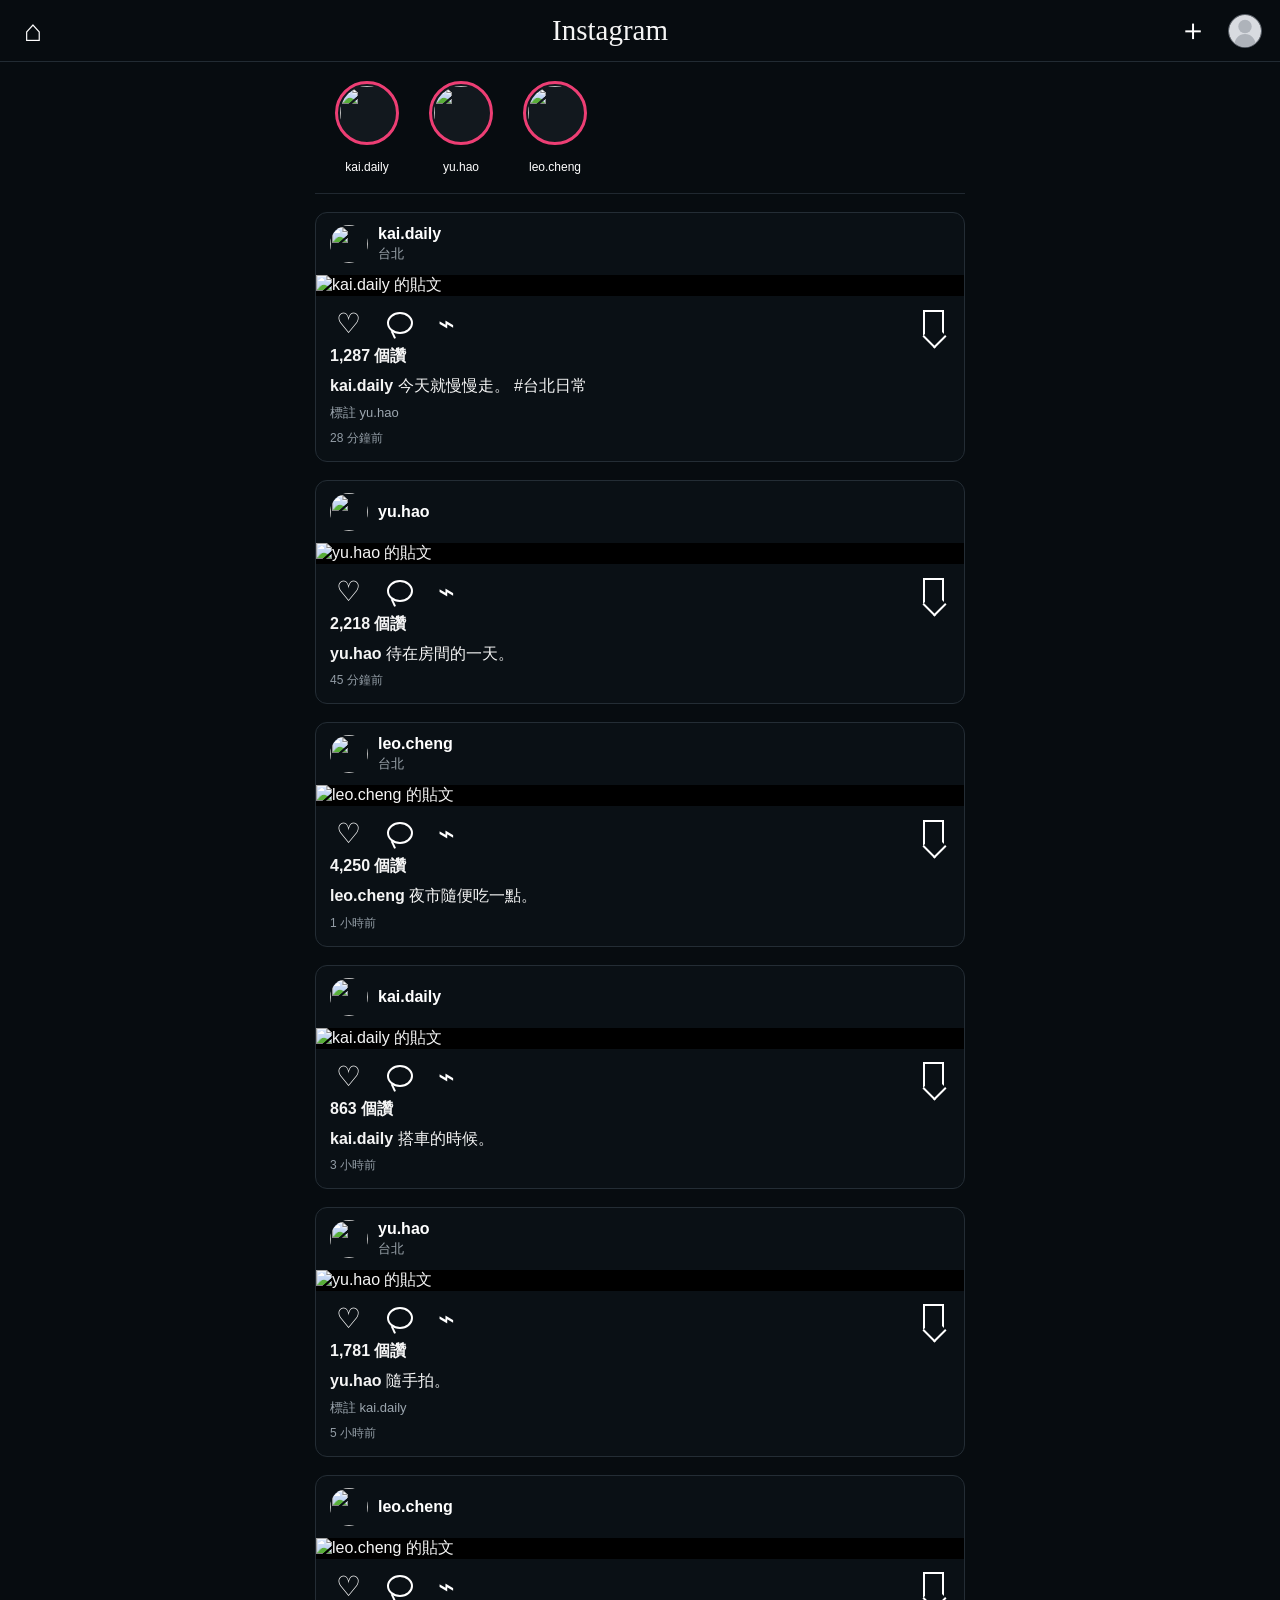
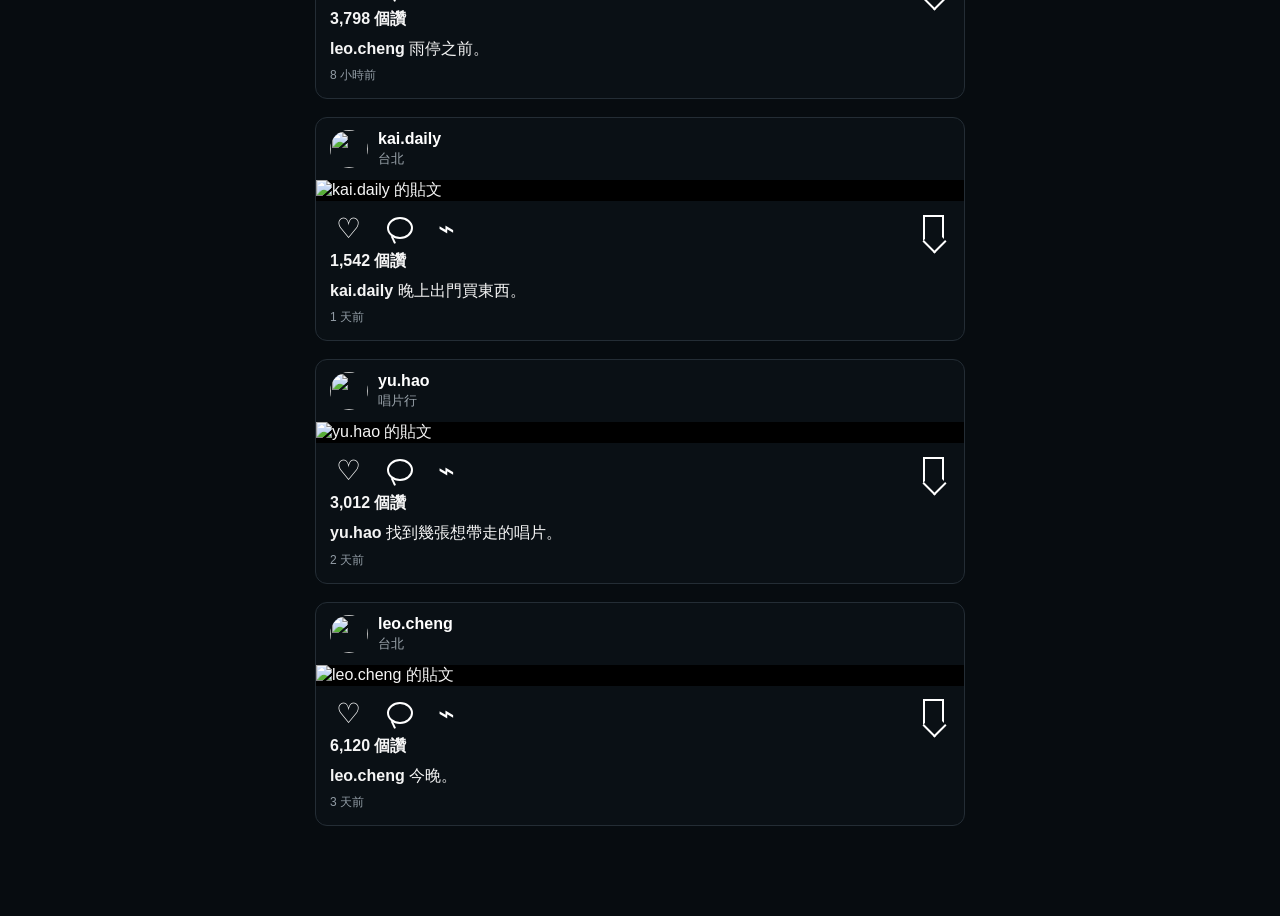
==== commit a8200227: "Deploy V1.5 simulator as root page" ====
--- a/index.html
+++ b/index.html
@@ -1,1559 +1,77 @@
-<!DOCTYPE html>
+<!doctype html>
 <html lang="zh-Hant">
-  <head>
-    <title>IG 模擬器</title>
-    <meta charset="utf-8" />
-    <meta name="viewport" content="width=device-width, initial-scale=1.0" />
-    <link rel="shortcut icon" href="assets/favicon.svg" type="image/x-icon" />
-    <link rel="stylesheet" type="text/css" href="style.css" />
-    <link rel="stylesheet" type="text/css" href="simulator.css" />
-    <script src="script.js" defer></script>
-    <script src="simulator-data.js" defer></script>
-    <script src="simulator.js" defer></script>
-  </head>
+<head>
+  <meta charset="utf-8">
+  <meta name="viewport" content="width=device-width,initial-scale=1,viewport-fit=cover">
+  <title>Virtual Instagram V1.5</title>
+  <link rel="stylesheet" href="style.css">
+</head>
+<body>
+<div id="app">
+  <header class="topbar">
+    <button class="icon-button home-button" aria-label="首頁">⌂</button>
+    <div class="brand">Instagram</div>
+    <div class="top-actions"><button class="icon-button create-button" aria-label="新增">＋</button><button class="avatar-button me-button" aria-label="我的個人頁"><img class="me-avatar-small" alt=""></button></div>
+  </header>
 
-  <body>
-    <header class="header">
-      <nav class="header__content">
-        <div class="header__buttons">
-          <a href="index.html" class="header__home">
-            <svg
-              width="104"
-              height="30"
-              viewBox="0 0 104 30"
-              fill="none"
-              xmlns="http://www.w3.org/2000/svg"
-            >
-              <path
-                fill-rule="evenodd"
-                clip-rule="evenodd"
-                d="M5.34906 0.103386C3.22375 1.01086 0.881358 3.5683 0.144313 6.78057C-0.789613 10.8488 3.10259 12.5709 3.42568 12.0089C3.7942 11.3437 2.72397 11.1169 2.50185 9.00802C2.2141 6.28043 3.46606 3.23316 5.03607 1.89772C5.32887 1.65022 5.31372 1.99568 5.31372 2.63504C5.31372 3.7797 5.25314 14.0456 5.25314 16.1853C5.25314 19.0831 5.13703 20.0009 4.92501 20.9032C4.70793 21.821 4.36465 22.4397 4.62716 22.6769C4.91996 22.945 6.16688 22.3108 6.88373 21.2848C7.74698 20.0576 8.04987 18.5829 8.10541 16.9845C8.17103 15.051 8.16599 11.9934 8.17103 10.2455C8.17103 8.64193 8.19627 3.95501 8.14579 1.13461C8.1256 0.448846 6.2426 -0.273011 5.34906 0.103386ZM103.522 15.3294C103.214 15.3294 103.073 15.6543 102.957 16.1957C102.553 18.088 102.129 18.5159 101.579 18.5159C100.968 18.5159 100.418 17.5775 100.276 15.7007C100.165 14.226 100.18 11.5087 100.322 8.80693C100.352 8.25007 100.201 7.70352 98.7367 7.16212C98.1056 6.9301 97.1868 6.58464 96.7325 7.70867C95.4452 10.8694 94.9404 13.3804 94.8192 14.4013C94.8142 14.4529 94.7485 14.4632 94.7384 14.3446C94.6627 13.5248 94.4961 12.0398 94.4709 8.92036C94.4658 8.31194 94.3396 7.79117 93.6783 7.36837C93.2492 7.09509 91.9468 6.60526 91.4773 7.1879C91.0734 7.66227 90.5989 8.93583 90.1092 10.4466C89.7104 11.6737 89.4378 12.5039 89.4378 12.5039C89.4378 12.5039 89.4428 9.18848 89.4479 7.93554C89.4479 7.46118 89.1298 7.3065 89.0339 7.27556C88.5998 7.14666 87.7416 6.93525 87.3781 6.93525C86.9288 6.93525 86.8228 7.1879 86.8228 7.55915C86.8228 7.60555 86.7521 11.9212 86.7521 14.9376V15.3655C86.5047 16.7525 85.7021 18.6345 84.8287 18.6345C83.9503 18.6345 83.5414 17.8508 83.5414 14.2518C83.5414 12.1533 83.602 11.2406 83.6323 9.72472C83.6474 8.85333 83.6828 8.17788 83.6828 8.02835C83.6777 7.55915 82.8801 7.32712 82.5116 7.23947C82.138 7.15181 81.8149 7.11572 81.5625 7.13119C81.2041 7.15181 80.9517 7.38899 80.9517 7.71899C80.9517 7.89429 80.9517 8.22944 80.9517 8.22944C80.4923 7.49727 79.7552 6.98682 79.2605 6.83729C77.9379 6.44027 76.5546 6.79088 75.5097 8.27585C74.6817 9.45144 74.182 10.7869 73.9851 12.705C73.8387 14.1074 73.8892 15.5305 74.1416 16.7319C73.8336 18.088 73.2581 18.6448 72.6321 18.6448C71.7235 18.6448 71.0621 17.1341 71.1379 14.5199C71.1883 12.8029 71.5266 11.5964 71.8951 9.84847C72.0516 9.10598 71.9254 8.71412 71.6023 8.34288C71.3095 8.00257 70.6785 7.82726 69.7748 8.03867C69.1337 8.19335 68.2099 8.35835 67.3719 8.48209C67.3719 8.48209 67.4224 8.27585 67.4627 7.91492C67.6798 6.01231 65.6454 6.16699 64.9941 6.77541C64.6054 7.1415 64.3429 7.56946 64.242 8.33772C64.0855 9.55972 65.0648 10.1372 65.0648 10.1372C64.7417 11.6325 63.9542 13.5867 63.1414 14.9994C62.7073 15.7574 62.3691 16.3194 61.94 16.9124C61.94 16.6906 61.94 16.4689 61.9349 16.2472C61.9248 13.102 61.9652 10.627 61.9854 9.73503C62.0005 8.86365 62.0359 8.20882 62.0359 8.05413C62.0308 7.71383 61.8339 7.58493 61.425 7.41993C61.0616 7.27556 60.6375 7.17759 60.1933 7.1415C59.638 7.09509 59.2997 7.39931 59.3098 7.75508C59.3098 7.82211 59.3098 8.2346 59.3098 8.2346C58.8504 7.50243 58.1134 6.99197 57.6187 6.84244C56.296 6.44542 54.9128 6.79604 53.8678 8.281C53.0399 9.4566 52.4997 11.1117 52.3432 12.6946C52.2019 14.1693 52.2271 15.4222 52.424 16.4792C52.212 17.5363 51.6062 18.6448 50.9247 18.6448C50.0513 18.6448 49.5515 17.8611 49.5515 14.2621C49.5515 12.1636 49.6121 11.2509 49.6424 9.73503C49.6626 8.86365 49.6929 8.18819 49.6929 8.03867C49.6879 7.56946 48.8902 7.33743 48.5217 7.24978C48.133 7.15697 47.7998 7.12603 47.5423 7.14666C47.2041 7.17244 46.9668 7.4818 46.9668 7.70867V8.23975C46.5075 7.50758 45.7654 6.99713 45.2757 6.8476C43.953 6.45058 42.5799 6.81151 41.5299 8.28616C40.8433 9.25036 40.288 10.3177 40.0053 12.6792C39.9195 13.3598 39.8841 13.9991 39.8892 14.5973C39.6166 16.2988 38.4101 18.253 37.4256 18.253C36.8501 18.253 36.2999 17.1134 36.2999 14.6901C36.2999 11.4572 36.4968 6.85791 36.5321 6.41449C36.5321 6.41449 37.779 6.39386 38.0213 6.38871C38.6423 6.38355 39.2077 6.39902 40.0356 6.35261C40.4495 6.33199 40.8484 4.81609 40.4243 4.63047C40.2274 4.54281 38.8543 4.47063 38.3091 4.46031C37.8749 4.43453 36.5977 4.33657 36.5977 4.33657C36.5977 4.33657 36.7138 1.28414 36.7391 0.959303C36.7593 0.691184 36.416 0.551969 36.2242 0.469471C35.7446 0.263226 35.3205 0.165259 34.8157 0.0621369C34.114 -0.0873908 33.801 0.0569808 33.7354 0.660248C33.6395 1.56773 33.594 4.2386 33.594 4.2386C33.0791 4.2386 31.3274 4.13548 30.8175 4.13548C30.3379 4.13548 29.828 6.21855 30.4843 6.24433C31.2415 6.27527 32.5642 6.30105 33.4426 6.32683C33.4426 6.32683 33.4022 11.0034 33.4022 12.4472C33.4022 12.5967 33.4022 12.7462 33.4022 12.8906C32.9226 15.448 31.2213 16.8247 31.2213 16.8247C31.5848 15.1335 30.8427 13.8651 29.4999 12.7926C29.0052 12.3956 28.0309 11.648 26.9354 10.823C26.9354 10.823 27.5664 10.1888 28.1318 8.91521C28.5306 8.01289 28.5458 6.9765 27.5715 6.74963C25.9611 6.37324 24.6283 7.57461 24.2346 8.86365C23.9266 9.85878 24.0932 10.5961 24.694 11.3644C24.7343 11.4211 24.7848 11.4778 24.8353 11.5345C24.4718 12.2512 23.9721 13.2103 23.548 13.9527C22.3718 16.0204 21.4833 17.6548 20.8119 17.6548C20.2767 17.6548 20.2818 15.9946 20.2818 14.4426C20.2818 13.102 20.3777 11.0911 20.4585 9.00286C20.4837 8.31194 20.1455 7.92007 19.575 7.5643C19.2318 7.34774 18.4947 6.91979 18.0656 6.91979C17.4245 6.91979 15.5819 7.00744 13.8402 12.1326C13.6231 12.7771 13.189 13.9579 13.189 13.9579L13.2243 7.79633C13.2243 7.65196 13.1486 7.51274 12.977 7.41477C12.6842 7.24978 11.8966 6.91979 11.2 6.91979C10.8668 6.91979 10.7002 7.07963 10.7002 7.39415L10.6396 17.0361C10.6396 17.7683 10.6598 18.6242 10.7305 18.9954C10.8012 19.3667 10.9173 19.676 11.0586 19.8565C11.2 20.037 11.3666 20.1762 11.6341 20.2329C11.8865 20.2845 13.2698 20.4649 13.3404 19.9287C13.4263 19.2842 13.4313 18.5881 14.1583 15.9946C15.2891 11.9522 16.7632 9.98253 17.4548 9.28129C17.5759 9.15755 17.7173 9.15239 17.7072 9.35348C17.6769 10.2403 17.5759 12.4575 17.5052 14.3343C17.3185 19.3667 18.2171 20.2999 19.5044 20.2999C20.4888 20.2999 21.877 19.3048 23.3663 16.7886C24.2951 15.2212 25.1937 13.6795 25.845 12.5709C26.2943 12.9937 26.8041 13.4526 27.309 13.9373C28.4852 15.0716 28.8689 16.1493 28.6164 17.1702C28.4196 17.9539 27.6825 18.7583 26.37 17.9745C25.9863 17.7477 25.8248 17.5723 25.4411 17.3094C25.2341 17.1702 24.9161 17.1289 24.7293 17.2784C24.2396 17.6548 23.9569 18.1344 23.7954 18.7273C23.6389 19.3048 24.2093 19.609 24.7949 19.8771C25.3048 20.1092 26.3952 20.3154 27.0919 20.3412C29.8028 20.434 31.9735 19.0109 33.488 15.3397C33.7606 18.5108 34.9116 20.3051 36.9107 20.3051C38.2485 20.3051 39.5913 18.5469 40.1769 16.8195C40.3435 17.5259 40.596 18.1395 40.914 18.6551C42.4588 21.1404 45.4473 20.6041 46.9517 18.4953C47.4161 17.8456 47.4868 17.6084 47.4868 17.6084C47.7039 19.5987 49.284 20.2948 50.1876 20.2948C51.1973 20.2948 52.2423 19.8101 52.9743 18.1344C53.0601 18.3148 53.156 18.4901 53.257 18.6551C54.7967 21.1404 57.7903 20.6041 59.2896 18.4953C59.3603 18.3973 59.4209 18.3097 59.4764 18.2272L59.5218 19.5368C59.5218 19.5368 58.6636 20.336 58.1386 20.8259C55.8215 22.9863 54.0596 24.6259 53.9284 26.5337C53.7618 28.9674 55.7054 29.8697 57.1744 29.9883C58.7343 30.112 60.0721 29.2407 60.8899 28.0135C61.6118 26.9359 62.0864 24.6105 62.051 22.3211C62.0359 21.4033 62.0157 20.2381 61.9955 18.9851C62.8083 18.0261 63.727 16.8092 64.5701 15.3913C65.4889 13.8393 66.4783 11.7614 66.9832 10.1424C66.9832 10.1424 67.8414 10.1475 68.7551 10.0908C69.0479 10.0753 69.1287 10.1321 69.0782 10.3486C69.0126 10.6116 67.9221 14.886 68.9166 17.7322C69.5982 19.6812 71.1328 20.3102 72.0415 20.3102C73.1067 20.3102 74.1264 19.4956 74.6716 18.2787C74.7373 18.4128 74.8079 18.5417 74.8837 18.6654C76.4234 21.1507 79.4069 20.6093 80.9214 18.5056C81.2647 18.0312 81.4565 17.6187 81.4565 17.6187C81.7796 19.6812 83.3597 20.3154 84.2633 20.3154C85.2023 20.3154 86.0958 19.9235 86.8228 18.1808C86.8531 18.949 86.9035 19.5781 86.9742 19.774C87.0197 19.8926 87.2872 20.0473 87.4841 20.1195C88.3474 20.4443 89.2207 20.2896 89.5488 20.2226C89.776 20.1762 89.9476 19.9906 89.9729 19.5214C90.0335 18.2787 89.9981 16.1853 90.3667 14.6334C90.9876 12.0244 91.5681 11.0138 91.8458 10.5136C91.9972 10.2352 92.1739 10.1888 92.179 10.4827C92.1941 11.0859 92.2244 12.8442 92.4617 15.216C92.6384 16.9588 92.8756 17.99 93.0574 18.3148C93.5773 19.2481 94.2185 19.2893 94.7384 19.2893C95.0716 19.2893 95.7632 19.1965 95.7027 18.6036C95.6724 18.3148 95.7279 16.5308 96.3387 13.9579C96.7426 12.2822 97.409 10.7663 97.6513 10.2146C97.7421 10.0083 97.7825 10.1733 97.7825 10.2042C97.7321 11.3592 97.6159 15.1335 98.0804 17.2011C98.7064 20.0009 100.524 20.3102 101.155 20.3102C102.503 20.3102 103.608 19.2687 103.982 16.5205C104.052 15.845 103.921 15.3294 103.522 15.3294ZM46.9668 13.6331C46.8911 15.0871 46.6084 16.3039 46.1642 17.1856C45.3514 18.784 43.7511 19.2893 43.0443 16.9794C42.5345 15.314 42.7061 13.0453 42.9181 11.8181C43.2311 9.99799 44.0187 8.70896 45.2504 8.83271C46.5175 8.96161 47.1284 10.6116 46.9668 13.6331ZM59.3098 13.6537C59.2391 15.0252 58.8858 16.4071 58.5071 17.1856C57.7196 18.7943 56.0688 19.2996 55.3873 16.9794C54.9229 15.3965 55.0339 13.3495 55.2611 12.0604C55.559 10.3847 56.2859 8.83271 57.5934 8.83271C58.8656 8.83271 59.4916 10.2506 59.3098 13.6537ZM59.6329 23.0224C59.6178 25.5282 59.229 27.7196 58.3961 28.359C57.2148 29.2613 55.6296 28.5858 55.9578 26.7606C56.2506 25.1415 57.6186 23.4916 59.6329 21.4755C59.638 21.4704 59.638 21.9293 59.6329 23.0224ZM80.9365 13.6692C80.8659 15.1747 80.5377 16.3555 80.1339 17.1856C79.3463 18.7943 77.7056 19.2945 77.014 16.9794C76.6354 15.7213 76.6203 13.6124 76.8929 11.8542C77.1705 10.065 77.9429 8.70896 79.2252 8.83271C80.4822 8.95646 81.0728 10.6116 80.9365 13.6692Z"
-                fill="var(--text-dark)"
-              />
-            </svg>
-          </a>
+  <main id="feed-view" class="view active"><section class="content-shell"><div id="stories" class="stories"></div><div id="feed" class="feed"></div></section></main>
 
-          <button class="header__theme-button" title="切換深淺色模式">
-            <svg
-              class="header__theme-button-moon"
-              xmlns="http://www.w3.org/2000/svg"
-              width="24"
-              height="24"
-              fill="var(--text-dark)"
-              viewBox="0 0 16 16"
-            >
-              <path
-                d="M6 .278a.768.768 0 0 1 .08.858 7.208 7.208 0 0 0-.878 3.46c0 4.021 3.278 7.277 7.318 7.277.527 0 1.04-.055 1.533-.16a.787.787 0 0 1 .81.316.733.733 0 0 1-.031.893A8.349 8.349 0 0 1 8.344 16C3.734 16 0 12.286 0 7.71 0 4.266 2.114 1.312 5.124.06A.752.752 0 0 1 6 .278zM4.858 1.311A7.269 7.269 0 0 0 1.025 7.71c0 4.02 3.279 7.276 7.319 7.276a7.316 7.316 0 0 0 5.205-2.162c-.337.042-.68.063-1.029.063-4.61 0-8.343-3.714-8.343-8.29 0-1.167.242-2.278.681-3.286z"
-              />
-            </svg>
-            <svg
-              class="header__theme-button-sun"
-              xmlns="http://www.w3.org/2000/svg"
-              width="24"
-              height="24"
-              fill="var(--text-dark)"
-              viewBox="0 0 16 16"
-            >
-              <path
-                d="M8 11a3 3 0 1 1 0-6 3 3 0 0 1 0 6zm0 1a4 4 0 1 0 0-8 4 4 0 0 0 0 8zM8 0a.5.5 0 0 1 .5.5v2a.5.5 0 0 1-1 0v-2A.5.5 0 0 1 8 0zm0 13a.5.5 0 0 1 .5.5v2a.5.5 0 0 1-1 0v-2A.5.5 0 0 1 8 13zm8-5a.5.5 0 0 1-.5.5h-2a.5.5 0 0 1 0-1h2a.5.5 0 0 1 .5.5zM3 8a.5.5 0 0 1-.5.5h-2a.5.5 0 0 1 0-1h2A.5.5 0 0 1 3 8zm10.657-5.657a.5.5 0 0 1 0 .707l-1.414 1.415a.5.5 0 1 1-.707-.708l1.414-1.414a.5.5 0 0 1 .707 0zm-9.193 9.193a.5.5 0 0 1 0 .707L3.05 13.657a.5.5 0 0 1-.707-.707l1.414-1.414a.5.5 0 0 1 .707 0zm9.193 2.121a.5.5 0 0 1-.707 0l-1.414-1.414a.5.5 0 0 1 .707-.707l1.414 1.414a.5.5 0 0 1 0 .707zM4.464 4.465a.5.5 0 0 1-.707 0L2.343 3.05a.5.5 0 1 1 .707-.707l1.414 1.414a.5.5 0 0 1 0 .708z"
-              />
-            </svg>
-          </button>
-        </div>
+  <main id="profile-view" class="view profile-page">
+    <header class="sub-header"><button class="icon-button back-button">‹</button><strong id="profile-header-name"></strong><span></span></header>
+    <section class="profile-hero"><img id="profile-avatar" class="profile-avatar" alt=""><div class="profile-main"><div class="profile-title-row"><h1 id="profile-username"></h1><button id="follow-button" class="pill primary">追蹤</button><button class="pill toast-button" data-toast="訊息功能後續再接">發訊息</button></div><div class="stats"><span><b id="profile-post-count">0</b> 貼文</span><span><b id="profile-followers">0</b> 粉絲</span><span><b id="profile-following">0</b> 追蹤中</span></div><div class="bio"><strong id="profile-name"></strong><p id="profile-bio"></p></div></div></section>
+    <nav class="profile-tabs"><button class="active">▦</button><button>▶</button><button>♙</button></nav><section id="profile-grid" class="photo-grid"></section>
+  </main>
 
-        <div class="header__search">
-          <input type="text" placeholder="Search" />
-          <svg
-            width="24"
-            height="24"
-            viewBox="0 0 24 24"
-            fill="none"
-            xmlns="http://www.w3.org/2000/svg"
-          >
-            <path
-              fill-rule="evenodd"
-              clip-rule="evenodd"
-              d="M21.669 21.6543C21.8625 21.4622 21.863 21.1494 21.6703 20.9566L17.3049 16.5913C18.7912 14.9327 19.7017 12.7525 19.7017 10.3508C19.7017 5.18819 15.5135 1 10.3508 1C5.18819 1 1 5.18819 1 10.3508C1 15.5135 5.18819 19.7017 10.3508 19.7017C12.7624 19.7017 14.9475 18.7813 16.606 17.2852L20.9739 21.653C21.1657 21.8449 21.4765 21.8454 21.669 21.6543ZM1.9843 10.3508C1.9843 5.7394 5.7394 1.9843 10.3508 1.9843C14.9623 1.9843 18.7174 5.7394 18.7174 10.3508C18.7174 14.9623 14.9623 18.7174 10.3508 18.7174C5.7394 18.7174 1.9843 14.9623 1.9843 10.3508Z"
-              fill="#A5A5A5"
-              stroke="#A5A5A5"
-              stroke-linecap="round"
-              stroke-linejoin="round"
-            />
-          </svg>
-        </div>
+  <main id="me-view" class="view profile-page">
+    <header class="sub-header"><button class="icon-button home-button">⌂</button><strong id="me-header-name"></strong><button class="icon-button create-button">＋</button></header>
+    <section class="profile-hero"><div class="avatar-wrap"><img id="me-avatar" class="profile-avatar" alt=""><button id="avatar-add" class="avatar-add">＋</button></div><div class="profile-main"><div class="profile-title-row"><h1 id="me-username"></h1></div><div class="stats"><span><b id="me-post-count">0</b> 貼文</span><span><b>0</b> 粉絲</span><span><b>3</b> 追蹤中</span></div><div class="bio"><strong id="me-name"></strong><p id="me-bio"></p></div></div></section>
+    <section class="me-actions"><button id="edit-profile">編輯個人檔案</button><button id="share-profile">分享個人檔案</button><button class="toast-button" data-toast="探索好友後續再接">♟＋</button></section>
+    <nav class="profile-tabs"><button class="active">▦</button><button>▶</button><button>♙</button></nav><section id="me-grid" class="photo-grid"></section>
+    <section id="empty-me" class="empty-state"><div>▣</div><h2>分享相片</h2><p>發佈後會顯示在這裡，也會同步到首頁。</p><button class="pill primary create-button">新增貼文</button></section>
+  </main>
 
-        <div class="header__buttons header__buttons--mobile">
-          <a href="#">
-            <svg
-              width="24"
-              height="24"
-              viewBox="0 0 24 24"
-              fill="none"
-              xmlns="http://www.w3.org/2000/svg"
-            >
-              <rect
-                x="3"
-                y="3"
-                width="18"
-                height="18"
-                rx="5"
-                stroke="var(--text-dark)"
-                stroke-width="1.8"
-              />
-              <line
-                x1="12.1"
-                y1="6.9"
-                x2="12.1"
-                y2="17.1"
-                stroke="var(--text-dark)"
-                stroke-width="1.8"
-                stroke-linecap="round"
-              />
-              <line
-                x1="6.9"
-                y1="11.8"
-                x2="17.1"
-                y2="11.8"
-                stroke="var(--text-dark)"
-                stroke-width="1.8"
-                stroke-linecap="round"
-              />
-            </svg>
-          </a>
-          <a href="#">
-            <svg
-              width="24"
-              height="24"
-              viewBox="0 0 24 24"
-              fill="none"
-              xmlns="http://www.w3.org/2000/svg"
-            >
-              <path
-                d="M11.4995 21.2609C11.1062 21.2609 10.7307 21.1362 10.4133 20.9001C8.2588 19.3012 3.10938 15.3239 1.81755 12.9143C0.127895 9.76543 1.14258 5.72131 4.07489 3.89968C5.02253 3.31177 6.09533 3 7.18601 3C8.81755 3 10.3508 3.66808 11.4995 4.85726C12.6483 3.66808 14.1815 3 15.8131 3C16.9038 3 17.9766 3.31177 18.9242 3.89968C21.8565 5.72131 22.8712 9.76543 21.186 12.9143C19.8942 15.3239 14.7448 19.3012 12.5902 20.9001C12.2684 21.1362 11.8929 21.2609 11.4995 21.2609ZM7.18601 4.33616C6.34565 4.33616 5.5187 4.57667 4.78562 5.03096C2.43888 6.49183 1.63428 9.74316 2.99763 12.2819C4.19558 14.5177 9.58639 18.6242 11.209 19.8267C11.3789 19.9514 11.6158 19.9514 11.7856 19.8267C13.4082 18.6197 18.799 14.5133 19.997 12.2819C21.3603 9.74316 20.5557 6.48738 18.209 5.03096C17.4804 4.57667 16.6534 4.33616 15.8131 4.33616C14.3425 4.33616 12.9657 5.04878 12.0359 6.28696L11.4995 7.00848L10.9631 6.28696C10.0334 5.04878 8.6611 4.33616 7.18601 4.33616Z"
-                fill="var(--text-dark)"
-                stroke="var(--text-dark)"
-                stroke-width="0.6"
-              />
-            </svg>
-          </a>
-          <a href="#">
-            <svg
-              width="24"
-              height="24"
-              viewBox="0 0 24 24"
-              fill="none"
-              xmlns="http://www.w3.org/2000/svg"
-            >
-              <path
-                d="M5.81038 19.7478C5.83176 19.4539 5.70787 19.1681 5.47873 18.9827C3.2792 17.2037 1.9 14.5525 1.9 11.5868C1.9 6.27627 6.38748 1.9 12.0098 1.9C17.6196 1.9 22.1078 6.27565 22.1078 11.5868C22.1078 16.8966 17.6092 21.2735 11.998 21.2735C11.0656 21.2735 10.1798 21.1544 9.32697 20.9277C9.15685 20.8825 8.97721 20.8882 8.81028 20.944L5.64643 22.0022L5.81038 19.7478Z"
-                stroke="var(--text-dark)"
-                stroke-width="1.8"
-                stroke-linejoin="round"
-              />
-              <path
-                d="M10.1498 8.7952C10.2222 8.80563 10.2825 8.81606 10.3548 8.82649C11.428 9.05591 12.5252 10.0362 13.3693 10.6202C13.8396 10.9539 14.2375 10.9226 14.7078 10.6097C15.7086 9.92147 16.7456 9.26448 17.7705 8.58664C18.0478 8.39893 18.3372 8.20079 18.6748 8.45107C19.0486 8.7222 18.8195 9.0142 18.6266 9.28534C17.6137 10.6827 16.6129 12.0801 15.588 13.4671C14.8886 14.4265 13.8999 14.5621 12.8388 13.8842C12.1032 13.4045 11.3436 12.9561 10.6201 12.4556C10.1378 12.1219 9.73984 12.1636 9.28163 12.4764C8.26876 13.1647 7.24382 13.8217 6.21889 14.4995C5.94156 14.6872 5.65216 14.8854 5.31454 14.6247C4.97691 14.3744 5.15778 14.0928 5.33865 13.8321C6.3877 12.393 7.42469 10.9539 8.47374 9.51476C8.82343 9.02463 9.47456 8.73263 10.1498 8.7952Z"
-                fill="var(--text-dark)"
-              />
-            </svg>
-          </a>
-        </div>
+  <section id="detail-view" class="overlay-page">
+    <header class="sub-header"><button id="detail-back" class="icon-button">‹</button><div class="detail-title"><strong>貼文</strong><span id="detail-subtitle"></span></div><button id="detail-options" class="icon-button">⋯</button></header>
+    <div class="detail-user"><img id="detail-avatar" alt=""><div><strong id="detail-user"></strong><small id="detail-location"></small></div></div>
+    <div id="detail-media"></div>
+    <div class="detail-actions"><button id="detail-like" class="heart-button">♡</button><button id="detail-comment" class="comment-icon"><span></span></button><button id="detail-repost">↻</button><button id="detail-share">⌁</button><button id="detail-save" class="bookmark"><span></span></button></div>
+    <div id="detail-likes" class="detail-likes"></div><div class="detail-caption"><strong id="detail-caption-user"></strong> <span id="detail-caption"></span></div><div id="detail-tags" class="post-tags"></div><div id="detail-time" class="detail-time"></div>
+  </section>
 
-        <div class="header__buttons header__buttons--desktop">
-          <a href="#">
-            <svg
-              width="24"
-              height="24"
-              viewBox="0 0 24 24"
-              fill="none"
-              xmlns="http://www.w3.org/2000/svg"
-            >
-              <path
-                d="M2.45307 11.751L11.9773 2.02175L21.5015 11.751C21.7906 12.0463 21.9545 12.4468 21.9545 12.8711V20.4556C21.9545 20.7747 21.7037 21 21.4427 21H15.964C15.713 21 15.4721 20.7849 15.4721 20.476V15.8886C15.4721 13.9497 13.9267 12.34 11.9773 12.34C10.0279 12.34 8.48244 13.9497 8.48244 15.8886V20.476C8.48244 20.7849 8.24157 21 7.99053 21H2.51187C2.25085 21 2 20.7747 2 20.4556V12.8711C2 12.4468 2.16397 12.0463 2.45307 11.751Z"
-                stroke="var(--text-dark)"
-                stroke-width="2"
-              />
-            </svg>
-          </a>
-          <a href="#">
-            <svg
-              width="24"
-              height="24"
-              viewBox="0 0 24 24"
-              fill="none"
-              xmlns="http://www.w3.org/2000/svg"
-            >
-              <path
-                d="M5.81038 19.7478C5.83176 19.4539 5.70787 19.1681 5.47873 18.9827C3.2792 17.2037 1.9 14.5525 1.9 11.5868C1.9 6.27627 6.38748 1.9 12.0098 1.9C17.6196 1.9 22.1078 6.27565 22.1078 11.5868C22.1078 16.8966 17.6092 21.2735 11.998 21.2735C11.0656 21.2735 10.1798 21.1544 9.32697 20.9277C9.15685 20.8825 8.97721 20.8882 8.81028 20.944L5.64643 22.0022L5.81038 19.7478Z"
-                stroke="var(--text-dark)"
-                stroke-width="1.8"
-                stroke-linejoin="round"
-              />
-              <path
-                d="M10.1498 8.7952C10.2222 8.80563 10.2825 8.81606 10.3548 8.82649C11.428 9.05591 12.5252 10.0362 13.3693 10.6202C13.8396 10.9539 14.2375 10.9226 14.7078 10.6097C15.7086 9.92147 16.7456 9.26448 17.7705 8.58664C18.0478 8.39893 18.3372 8.20079 18.6748 8.45107C19.0486 8.7222 18.8195 9.0142 18.6266 9.28534C17.6137 10.6827 16.6129 12.0801 15.588 13.4671C14.8886 14.4265 13.8999 14.5621 12.8388 13.8842C12.1032 13.4045 11.3436 12.9561 10.6201 12.4556C10.1378 12.1219 9.73984 12.1636 9.28163 12.4764C8.26876 13.1647 7.24382 13.8217 6.21889 14.4995C5.94156 14.6872 5.65216 14.8854 5.31454 14.6247C4.97691 14.3744 5.15778 14.0928 5.33865 13.8321C6.3877 12.393 7.42469 10.9539 8.47374 9.51476C8.82343 9.02463 9.47456 8.73263 10.1498 8.7952Z"
-                fill="var(--text-dark)"
-              />
-            </svg>
-          </a>
-          <a href="#">
-            <svg
-              width="24"
-              height="24"
-              viewBox="0 0 24 24"
-              fill="none"
-              xmlns="http://www.w3.org/2000/svg"
-            >
-              <path
-                fill-rule="evenodd"
-                clip-rule="evenodd"
-                d="M18 2.8H7C5.23269 2.8 3.8 4.23269 3.8 6V17C3.8 18.7673 5.23269 20.2 7 20.2H18C19.7673 20.2 21.2 18.7673 21.2 17V6C21.2 4.23269 19.7673 2.8 18 2.8ZM7 1C4.23858 1 2 3.23858 2 6V17C2 19.7614 4.23858 22 7 22H18C20.7614 22 23 19.7614 23 17V6C23 3.23858 20.7614 1 18 1H7Z"
-                fill="var(--text-dark)"
-              />
-              <path
-                fill-rule="evenodd"
-                clip-rule="evenodd"
-                d="M22 7.99995H3V6.19995H22V7.99995Z"
-                fill="var(--text-dark)"
-              />
-              <path
-                fill-rule="evenodd"
-                clip-rule="evenodd"
-                d="M10 6.99989L6 1.99989L7.57349 1.12573L11.5735 6.12573L10 6.99989Z"
-                fill="var(--text-dark)"
-              />
-              <path
-                fill-rule="evenodd"
-                clip-rule="evenodd"
-                d="M16.5 6.99989L12.5 1.99989L14.0735 1.12573L18.0735 6.12573L16.5 6.99989Z"
-                fill="var(--text-dark)"
-              />
-              <path
-                d="M15.75 13.0671C16.0833 13.2595 16.0833 13.7407 15.75 13.9331L10.5 16.9642C10.1667 17.1566 9.75 16.9161 9.75 16.5312L9.75 10.469C9.75 10.0841 10.1667 9.84354 10.5 10.036L15.75 13.0671Z"
-                fill="var(--text-dark)"
-              />
-            </svg>
-          </a>
-          <a href="#">
-            <svg
-              width="24"
-              height="24"
-              viewBox="0 0 24 24"
-              fill="none"
-              xmlns="http://www.w3.org/2000/svg"
-            >
-              <path
-                d="M11.4995 21.2609C11.1062 21.2609 10.7307 21.1362 10.4133 20.9001C8.2588 19.3012 3.10938 15.3239 1.81755 12.9143C0.127895 9.76543 1.14258 5.72131 4.07489 3.89968C5.02253 3.31177 6.09533 3 7.18601 3C8.81755 3 10.3508 3.66808 11.4995 4.85726C12.6483 3.66808 14.1815 3 15.8131 3C16.9038 3 17.9766 3.31177 18.9242 3.89968C21.8565 5.72131 22.8712 9.76543 21.186 12.9143C19.8942 15.3239 14.7448 19.3012 12.5902 20.9001C12.2684 21.1362 11.8929 21.2609 11.4995 21.2609ZM7.18601 4.33616C6.34565 4.33616 5.5187 4.57667 4.78562 5.03096C2.43888 6.49183 1.63428 9.74316 2.99763 12.2819C4.19558 14.5177 9.58639 18.6242 11.209 19.8267C11.3789 19.9514 11.6158 19.9514 11.7856 19.8267C13.4082 18.6197 18.799 14.5133 19.997 12.2819C21.3603 9.74316 20.5557 6.48738 18.209 5.03096C17.4804 4.57667 16.6534 4.33616 15.8131 4.33616C14.3425 4.33616 12.9657 5.04878 12.0359 6.28696L11.4995 7.00848L10.9631 6.28696C10.0334 5.04878 8.6611 4.33616 7.18601 4.33616Z"
-                fill="var(--text-dark)"
-                stroke="var(--text-dark)"
-                stroke-width="0.6"
-              />
-            </svg>
-          </a>
-          <button class="profile-button">
-            <div class="profile-button__border"></div>
-            <div class="profile-button__picture">
-              <img src="assets/default-user.png" alt="User Picture" />
-            </div>
-          </button>
-        </div>
-      </nav>
-    </header>
+  <nav class="bottom-nav"><button class="home-button">⌂</button><button class="toast-button" data-toast="Reel 預覽後續再接">▷</button><button class="create-button">＋</button><button class="toast-button" data-toast="搜尋頁後續再接">⌕</button><button class="me-button">●</button></nav>
+</div>
 
-    <main class="main-container">
-      <section class="content-container">
-        <div class="content">
-          <div class="stories">
-            <button class="stories__left-button">
-              <svg xmlns="http://www.w3.org/2000/svg" viewBox="0 0 512 512">
-                <path
-                  fill="#fff"
-                  d="M256 504C119 504 8 393 8 256S119 8 256 8s248 111 248 248-111 248-248 248zM142.1 273l135.5 135.5c9.4 9.4 24.6 9.4 33.9 0l17-17c9.4-9.4 9.4-24.6 0-33.9L226.9 256l101.6-101.6c9.4-9.4 9.4-24.6 0-33.9l-17-17c-9.4-9.4-24.6-9.4-33.9 0L142.1 239c-9.4 9.4-9.4 24.6 0 34z"
-                ></path>
-              </svg>
-            </button>
-            <div class="stories__content">
-              <button class="story story--has-story">
-                <div class="story__avatar">
-                  <div class="story__border">
-                    <svg
-                      width="64"
-                      height="64"
-                      xmlns="http://www.w3.org/2000/svg"
-                    >
-                      <circle r="31" cy="32" cx="32" />
-                      <defs>
-                        <linearGradient
-                          y2="0"
-                          x2="1"
-                          y1="1"
-                          x1="0"
-                          id="--story-gradient"
-                        >
-                          <stop offset="0" stop-color="#f09433" />
-                          <stop offset="0.25" stop-color="#e6683c" />
-                          <stop offset="0.5" stop-color="#dc2743" />
-                          <stop offset="0.75" stop-color="#cc2366" />
-                          <stop offset="1" stop-color="#bc1888" />
-                        </linearGradient>
-                      </defs>
-                    </svg>
-                  </div>
-                  <div class="story__picture">
-                    <img src="assets/default-user.png" alt="User Picture" />
-                  </div>
-                </div>
-                <span class="story__user">usernick1</span>
-              </button>
-              <button class="story story--has-story">
-                <div class="story__avatar">
-                  <div class="story__border">
-                    <svg
-                      width="64"
-                      height="64"
-                      xmlns="http://www.w3.org/2000/svg"
-                    >
-                      <circle r="31" cy="32" cx="32" />
-                    </svg>
-                  </div>
-                  <div class="story__picture">
-                    <img src="assets/default-user.png" alt="User Picture" />
-                  </div>
-                </div>
-                <span class="story__user">usernick2</span>
-              </button>
-              <button class="story story--has-story">
-                <div class="story__avatar">
-                  <div class="story__border">
-                    <svg
-                      width="64"
-                      height="64"
-                      xmlns="http://www.w3.org/2000/svg"
-                    >
-                      <circle r="31" cy="32" cx="32" />
-                    </svg>
-                  </div>
-                  <div class="story__picture">
-                    <img src="assets/default-user.png" alt="User Picture" />
-                  </div>
-                </div>
-                <span class="story__user">usernick3</span>
-              </button>
-              <button class="story">
-                <div class="story__avatar">
-                  <div class="story__border">
-                    <svg
-                      width="64"
-                      height="64"
-                      xmlns="http://www.w3.org/2000/svg"
-                    >
-                      <circle r="31" cy="32" cx="32" />
-                    </svg>
-                  </div>
-                  <div class="story__picture">
-                    <img src="assets/default-user.png" alt="User Picture" />
-                  </div>
-                </div>
-                <span class="story__user">usernick4</span>
-              </button>
-              <button class="story">
-                <div class="story__avatar">
-                  <div class="story__border">
-                    <svg
-                      width="64"
-                      height="64"
-                      xmlns="http://www.w3.org/2000/svg"
-                    >
-                      <circle r="31" cy="32" cx="32" />
-                    </svg>
-                  </div>
-                  <div class="story__picture">
-                    <img src="assets/default-user.png" alt="User Picture" />
-                  </div>
-                </div>
-                <span class="story__user">usernick5</span>
-              </button>
-              <button class="story">
-                <div class="story__avatar">
-                  <div class="story__border">
-                    <svg
-                      width="64"
-                      height="64"
-                      xmlns="http://www.w3.org/2000/svg"
-                    >
-                      <circle r="31" cy="32" cx="32" />
-                    </svg>
-                  </div>
-                  <div class="story__picture">
-                    <img src="assets/default-user.png" alt="User Picture" />
-                  </div>
-                </div>
-                <span class="story__user">usernick6</span>
-              </button>
-              <button class="story">
-                <div class="story__avatar">
-                  <div class="story__border">
-                    <svg
-                      width="64"
-                      height="64"
-                      xmlns="http://www.w3.org/2000/svg"
-                    >
-                      <circle r="31" cy="32" cx="32" />
-                    </svg>
-                  </div>
-                  <div class="story__picture">
-                    <img src="assets/default-user.png" alt="User Picture" />
-                  </div>
-                </div>
-                <span class="story__user">usernick7</span>
-              </button>
-              <button class="story">
-                <div class="story__avatar">
-                  <div class="story__border">
-                    <svg
-                      width="64"
-                      height="64"
-                      xmlns="http://www.w3.org/2000/svg"
-                    >
-                      <circle r="31" cy="32" cx="32" />
-                    </svg>
-                  </div>
-                  <div class="story__picture">
-                    <img src="assets/default-user.png" alt="User Picture" />
-                  </div>
-                </div>
-                <span class="story__user">usernick8</span>
-              </button>
-              <button class="story">
-                <div class="story__avatar">
-                  <div class="story__border">
-                    <svg
-                      width="64"
-                      height="64"
-                      xmlns="http://www.w3.org/2000/svg"
-                    >
-                      <circle r="31" cy="32" cx="32" />
-                    </svg>
-                  </div>
-                  <div class="story__picture">
-                    <img src="assets/default-user.png" alt="User Picture" />
-                  </div>
-                </div>
-                <span class="story__user">usernick9</span>
-              </button>
-              <button class="story">
-                <div class="story__avatar">
-                  <div class="story__border">
-                    <svg
-                      width="64"
-                      height="64"
-                      xmlns="http://www.w3.org/2000/svg"
-                    >
-                      <circle r="31" cy="32" cx="32" />
-                    </svg>
-                  </div>
-                  <div class="story__picture">
-                    <img src="assets/default-user.png" alt="User Picture" />
-                  </div>
-                </div>
-                <span class="story__user">usernick10</span>
-              </button>
-              <button class="story">
-                <div class="story__avatar">
-                  <div class="story__border">
-                    <svg
-                      width="64"
-                      height="64"
-                      xmlns="http://www.w3.org/2000/svg"
-                    >
-                      <circle r="31" cy="32" cx="32" />
-                    </svg>
-                  </div>
-                  <div class="story__picture">
-                    <img src="assets/default-user.png" alt="User Picture" />
-                  </div>
-                </div>
-                <span class="story__user">usernick11</span>
-              </button>
-              <button class="story">
-                <div class="story__avatar">
-                  <div class="story__border">
-                    <svg
-                      width="64"
-                      height="64"
-                      xmlns="http://www.w3.org/2000/svg"
-                    >
-                      <circle r="31" cy="32" cx="32" />
-                    </svg>
-                  </div>
-                  <div class="story__picture">
-                    <img src="assets/default-user.png" alt="User Picture" />
-                  </div>
-                </div>
-                <span class="story__user">usernick12</span>
-              </button>
-              <button class="story">
-                <div class="story__avatar">
-                  <div class="story__border">
-                    <svg
-                      width="64"
-                      height="64"
-                      xmlns="http://www.w3.org/2000/svg"
-                    >
-                      <circle r="31" cy="32" cx="32" />
-                    </svg>
-                  </div>
-                  <div class="story__picture">
-                    <img src="assets/default-user.png" alt="User Picture" />
-                  </div>
-                </div>
-                <span class="story__user">usernick13</span>
-              </button>
-              <button class="story">
-                <div class="story__avatar">
-                  <div class="story__border">
-                    <svg
-                      width="64"
-                      height="64"
-                      xmlns="http://www.w3.org/2000/svg"
-                    >
-                      <circle r="31" cy="32" cx="32" />
-                    </svg>
-                  </div>
-                  <div class="story__picture">
-                    <img src="assets/default-user.png" alt="User Picture" />
-                  </div>
-                </div>
-                <span class="story__user">usernick14</span>
-              </button>
-              <button class="story">
-                <div class="story__avatar">
-                  <div class="story__border">
-                    <svg
-                      width="64"
-                      height="64"
-                      xmlns="http://www.w3.org/2000/svg"
-                    >
-                      <circle r="31" cy="32" cx="32" />
-                    </svg>
-                  </div>
-                  <div class="story__picture">
-                    <img src="assets/default-user.png" alt="User Picture" />
-                  </div>
-                </div>
-                <span class="story__user">usernick15</span>
-              </button>
-            </div>
-            <button class="stories__right-button">
-              <svg xmlns="http://www.w3.org/2000/svg" viewBox="0 0 512 512">
-                <path
-                  fill="#fff"
-                  d="M256 8c137 0 248 111 248 248S393 504 256 504 8 393 8 256 119 8 256 8zm113.9 231L234.4 103.5c-9.4-9.4-24.6-9.4-33.9 0l-17 17c-9.4 9.4-9.4 24.6 0 33.9L285.1 256 183.5 357.6c-9.4 9.4-9.4 24.6 0 33.9l17 17c9.4 9.4 24.6 9.4 33.9 0L369.9 273c9.4-9.4 9.4-24.6 0-34z"
-                ></path>
-              </svg>
-            </button>
-          </div>
+<div id="create-sheet" class="modal bottom-sheet"><button class="backdrop modal-close"></button><section class="sheet"><div class="handle"></div><h2>建立</h2><button class="sheet-option toast-button modal-close" data-toast="Reel 功能後續再做">▷ <span>Reel</span></button><button id="create-post-choice" class="sheet-option">▦ <span>貼文</span></button></section></div>
 
-          <div class="posts">
-            <article class="post">
-              <div class="post__header">
-                <div class="post__profile">
-                  <a
-                    href="https://github.com/leocosta1"
-                    target="_blank"
-                    class="post__avatar"
-                  >
-                    <img src="assets/default-user.png" alt="User Picture" />
-                  </a>
-                  <a
-                    href="https://github.com/leocosta1"
-                    target="_blank"
-                    class="post__user"
-                    >leocosta1</a
-                  >
-                </div>
+<section id="composer" class="overlay-page composer">
+  <header class="sub-header"><button id="composer-close" class="icon-button">×</button><strong id="composer-title">編輯</strong><button id="composer-next" class="text-button">下一步</button></header>
+  <div id="edit-stage" class="composer-stage">
+    <input id="post-file" type="file" accept="image/*" multiple hidden>
+    <div id="editor-empty"><button id="pick-photo" class="pill primary pick-photo">從裝置選擇相片</button><p class="muted">一次可選 1～10 張</p></div>
+    <div id="editor-workspace" class="hidden">
+      <div class="editor-top-actions"><button id="editor-undo" class="mini-button">↶ 復原</button><button id="editor-redo" class="mini-button">↷ 重做</button><span class="muted">拖曳照片可換位置；拖曳文字／Emoji 可移動</span></div>
+      <div id="editor-frame" class="editor-frame"><img id="editor-image" alt=""><div id="editor-tint" class="editor-tint"></div><div id="layers-overlay" class="layers-overlay"></div></div>
+      <div id="editor-thumbs" class="editor-thumbs"></div>
+      <div id="editor-tools" class="editor-tools"><button data-tool="text">Aa<span>文字</span></button><button data-tool="emoji">☺<span>Emoji</span></button><button data-tool="filter">◉<span>濾鏡</span></button><button data-tool="adjust">☷<span>調整</span></button><button data-tool="crop">⌗<span>裁切</span></button></div>
 
-                <button class="post__more-options">
-                  <svg
-                    width="24"
-                    height="24"
-                    viewBox="0 0 24 24"
-                    fill="none"
-                    xmlns="http://www.w3.org/2000/svg"
-                  >
-                    <circle
-                      cx="6.5"
-                      cy="11.5"
-                      r="1.5"
-                      fill="var(--text-dark)"
-                    />
-                    <circle cx="12" cy="11.5" r="1.5" fill="var(--text-dark)" />
-                    <circle
-                      cx="17.5"
-                      cy="11.5"
-                      r="1.5"
-                      fill="var(--text-dark)"
-                    />
-                  </svg>
-                </button>
-              </div>
+      <section id="text-panel" class="tool-panel hidden"><div class="panel-row"><button id="add-text" class="pill">＋ 新增文字</button><button id="delete-layer" class="pill danger">刪除圖層</button></div><div id="text-controls" class="control-grid"><label class="wide">內容<textarea id="text-content" maxlength="120" placeholder="輸入文字"></textarea></label><label>大小<input id="text-size" type="range" min="20" max="110" value="48"></label><label>透明度<input id="text-opacity" type="range" min="0.2" max="1" step="0.05" value="1"></label><label>旋轉<input id="text-rotation" type="range" min="-180" max="180" value="0"></label><label>文字色<input id="text-color" type="color" value="#ffffff"></label><label>字體<select id="text-font"><option value="Arial">Arial</option><option value="Georgia">Georgia</option><option value="Courier New">Courier</option><option value="Trebuchet MS">Trebuchet</option><option value="serif">Serif</option></select></label><label>背景色<input id="text-bg" type="color" value="#000000"></label><label class="check"><input id="text-bg-enabled" type="checkbox">文字背景</label><button id="text-bold" class="mini-button active">粗體</button></div></section>
+      <section id="emoji-panel" class="tool-panel emoji-panel hidden"><p>點一下加入，加入後可以直接拖曳、縮放、旋轉。</p><div class="emoji-grid"><button data-emoji="❤️">❤️</button><button data-emoji="🔥">🔥</button><button data-emoji="✨">✨</button><button data-emoji="😂">😂</button><button data-emoji="🥹">🥹</button><button data-emoji="😎">😎</button><button data-emoji="☕">☕</button><button data-emoji="🎧">🎧</button><button data-emoji="📍">📍</button><button data-emoji="🌙">🌙</button><button data-emoji="💪">💪</button><button data-emoji="🖤">🖤</button></div></section>
+      <section id="filter-panel" class="tool-panel filter-panel hidden"><button data-preset="original">原圖</button><button data-preset="vivid">鮮明</button><button data-preset="bw">黑白</button><button data-preset="warm">暖色</button><button data-preset="cool">冷色</button><button data-preset="fade">淡色</button></section>
+      <section id="adjust-panel" class="tool-panel hidden"><div class="control-grid"><label>亮度<input id="brightness-range" type="range" min="50" max="150" value="100"></label><label>對比<input id="contrast-range" type="range" min="50" max="150" value="100"></label><label>飽和<input id="saturation-range" type="range" min="0" max="180" value="100"></label><label>模糊<input id="blur-range" type="range" min="0" max="8" step="0.5" value="0"></label><label>色溫<input id="warmth-range" type="range" min="-100" max="100" value="0"></label><label>縮放<input id="zoom-range" type="range" min="1" max="2.2" step="0.05" value="1"></label><label>旋轉<input id="photo-rotation" type="range" min="-180" max="180" value="0"></label><button id="flip-x" class="mini-button">水平翻轉</button><button id="reset-photo" class="mini-button">重設照片</button></div></section>
+      <section id="crop-panel" class="tool-panel crop-panel hidden"><button data-crop="original">原圖</button><button data-crop="square">1:1</button><button data-crop="portrait">4:5</button><button data-crop="classic">3:4</button><button data-crop="story">9:16</button></section>
+    </div>
+  </div>
+  <div id="caption-stage" class="caption-stage hidden"><header class="caption-inline-head"><button id="caption-back" class="mini-button">‹ 返回編輯</button><span id="caption-count"></span></header><div id="caption-preview" class="caption-preview"></div><textarea id="caption-input" placeholder="新增說明文字…… #hashtag"></textarea><input id="location-input" class="meta-input" placeholder="新增地點"><input id="tags-input" class="meta-input" placeholder="標註人物（用逗號分隔）"></div>
+  <button id="publish-post" class="publish-button hidden">分享</button><div id="editor-busy" class="busy">處理中…</div>
+</section>
 
-              <div class="post__content">
-                <div class="post__medias">
-                  <img
-                    class="post__media"
-                    src="assets/insta-clone.png"
-                    alt="Post Content"
-                  />
-                </div>
-              </div>
+<div id="comments-modal" class="modal bottom-sheet"><button class="backdrop modal-close"></button><section class="sheet comments-sheet"><header class="sheet-header"><strong>留言</strong><button class="icon-button modal-close">×</button></header><div id="comments-list" class="comments-list"></div><form id="comment-form" class="comment-form"><input id="comment-input" placeholder="新增留言…"><button>送出</button></form></section></div>
 
-              <div class="post__footer">
-                <div class="post__buttons">
-                  <button class="post__button">
-                    <svg
-                      width="24"
-                      height="24"
-                      viewBox="0 0 24 24"
-                      fill="none"
-                      xmlns="http://www.w3.org/2000/svg"
-                    >
-                      <path
-                        d="M11.4995 21.2609C11.1062 21.2609 10.7307 21.1362 10.4133 20.9001C8.2588 19.3012 3.10938 15.3239 1.81755 12.9143C0.127895 9.76543 1.14258 5.72131 4.07489 3.89968C5.02253 3.31177 6.09533 3 7.18601 3C8.81755 3 10.3508 3.66808 11.4995 4.85726C12.6483 3.66808 14.1815 3 15.8131 3C16.9038 3 17.9766 3.31177 18.9242 3.89968C21.8565 5.72131 22.8712 9.76543 21.186 12.9143C19.8942 15.3239 14.7448 19.3012 12.5902 20.9001C12.2684 21.1362 11.8929 21.2609 11.4995 21.2609ZM7.18601 4.33616C6.34565 4.33616 5.5187 4.57667 4.78562 5.03096C2.43888 6.49183 1.63428 9.74316 2.99763 12.2819C4.19558 14.5177 9.58639 18.6242 11.209 19.8267C11.3789 19.9514 11.6158 19.9514 11.7856 19.8267C13.4082 18.6197 18.799 14.5133 19.997 12.2819C21.3603 9.74316 20.5557 6.48738 18.209 5.03096C17.4804 4.57667 16.6534 4.33616 15.8131 4.33616C14.3425 4.33616 12.9657 5.04878 12.0359 6.28696L11.4995 7.00848L10.9631 6.28696C10.0334 5.04878 8.6611 4.33616 7.18601 4.33616Z"
-                        fill="var(--text-dark)"
-                        stroke="var(--text-dark)"
-                        stroke-width="0.6"
-                      />
-                    </svg>
-                  </button>
-                  <button class="post__button">
-                    <svg
-                      width="24"
-                      height="24"
-                      viewBox="0 0 24 24"
-                      fill="none"
-                      xmlns="http://www.w3.org/2000/svg"
-                    >
-                      <path
-                        fill-rule="evenodd"
-                        clip-rule="evenodd"
-                        d="M21.2959 20.8165L20.2351 16.8602C20.1743 16.6385 20.2047 16.3994 20.309 16.1907C21.2351 14.3342 21.5438 12.117 20.9742 9.80402C20.2003 6.67374 17.757 4.16081 14.6354 3.33042C13.7833 3.10869 12.9442 3 12.1312 3C6.29665 3 1.74035 8.47365 3.31418 14.5647C4.04458 17.3819 7.05314 20.2992 9.88344 20.9861C10.6486 21.173 11.4008 21.26 12.1312 21.26C13.7006 21.26 15.1701 20.8557 16.4614 20.1601C16.6049 20.0818 16.7657 20.0383 16.9222 20.0383C17.0005 20.0383 17.0787 20.047 17.157 20.0688L21.009 21.0991C21.0307 21.1035 21.0525 21.1078 21.0699 21.1078C21.2177 21.1078 21.3351 20.9687 21.2959 20.8165ZM19.0178 17.1863L19.6178 19.4253L17.4831 18.8558C17.3005 18.8079 17.1135 18.7819 16.9222 18.7819C16.557 18.7819 16.1875 18.8775 15.8571 19.0558C14.6963 19.6818 13.4441 19.9992 12.1312 19.9992C11.4834 19.9992 10.8269 19.9166 10.1791 19.7601C7.78354 19.1775 5.14453 16.6037 4.53586 14.2473C3.90111 11.7865 4.40109 9.26057 5.90536 7.31719C7.40964 5.3738 9.6791 4.26081 12.1312 4.26081C12.8529 4.26081 13.5876 4.35646 14.3137 4.5521C16.9961 5.26511 19.0786 7.39544 19.7525 10.1084C20.2264 12.0213 20.0308 13.9299 19.183 15.6298C18.9395 16.1168 18.8787 16.6689 19.0178 17.1863Z"
-                        fill="var(--text-dark)"
-                        stroke="var(--text-dark)"
-                        stroke-width="0.7"
-                      />
-                    </svg>
-                  </button>
-                  <button class="post__button">
-                    <svg
-                      width="24"
-                      height="24"
-                      viewBox="0 0 24 24"
-                      fill="none"
-                      xmlns="http://www.w3.org/2000/svg"
-                    >
-                      <path
-                        fill-rule="evenodd"
-                        clip-rule="evenodd"
-                        d="M22.8555 3.44542C22.6978 3.16703 22.3962 3 22.0714 3L2.91369 3.01392C2.52859 3.01392 2.19453 3.25055 2.05997 3.60781C1.96254 3.86764 1.98574 4.14603 2.11565 4.37338C2.16669 4.45689 2.23165 4.53577 2.31052 4.60537L9.69243 10.9712L11.4927 20.5338C11.5623 20.9096 11.8499 21.188 12.2304 21.2483C12.6062 21.3086 12.9774 21.1323 13.1723 20.8029L22.8509 4.35018C23.0179 4.06715 23.0179 3.72381 22.8555 3.44542ZM4.21748 4.39194H19.8164L10.4255 9.75089L4.21748 4.39194ZM12.6248 18.9841L11.1122 10.948L20.5171 5.58436L12.6248 18.9841Z"
-                        fill="var(--text-dark)"
-                        stroke="var(--text-dark)"
-                        stroke-width="0.3"
-                      />
-                    </svg>
-                  </button>
+<div id="profile-edit-modal" class="modal bottom-sheet"><button class="backdrop modal-close"></button><section class="sheet"><header class="sheet-header"><strong>編輯個人檔案</strong><button class="icon-button modal-close">×</button></header><form id="profile-form" class="form"><label>帳號<input id="profile-form-username"></label><label>名稱<input id="profile-form-name"></label><label>自我介紹<textarea id="profile-form-bio"></textarea></label><label>大頭貼<input id="profile-form-avatar" type="file" accept="image/*"></label><button class="pill primary" type="submit">儲存</button></form></section></div>
 
-                  <div class="post__indicators"></div>
+<div id="post-options-modal" class="modal bottom-sheet"><button class="backdrop modal-close"></button><section class="sheet"><header class="sheet-header"><strong>貼文選項</strong><button class="icon-button modal-close">×</button></header><div class="form"><button id="edit-post-option" class="pill">重新編輯照片／文字</button><button id="edit-caption-option" class="pill">只改文案</button><button id="delete-post-option" class="pill danger">刪除貼文</button></div></section></div>
 
-                  <button class="post__button post__button--align-right">
-                    <svg
-                      width="24"
-                      height="24"
-                      viewBox="0 0 24 24"
-                      fill="none"
-                      xmlns="http://www.w3.org/2000/svg"
-                    >
-                      <path
-                        d="M19.875 2H4.125C3.50625 2 3 2.44939 3 3.00481V22.4648C3 23.0202 3.36563 23.1616 3.82125 22.7728L11.5444 16.1986C11.7244 16.0471 12.0225 16.0471 12.2025 16.1936L20.1731 22.7879C20.6287 23.1666 21 23.0202 21 22.4648V3.00481C21 2.44939 20.4994 2 19.875 2ZM19.3125 20.0209L13.3444 15.0827C12.9281 14.7394 12.405 14.5677 11.8763 14.5677C11.3363 14.5677 10.8019 14.7444 10.3856 15.0979L4.6875 19.9502V3.51479H19.3125V20.0209Z"
-                        fill="var(--text-dark)"
-                        stroke="var(--text-dark)"
-                        stroke-width="0.7"
-                      />
-                    </svg>
-                  </button>
-                </div>
-
-                <div class="post__infos">
-                  <div class="post__likes">
-                    <a href="#" class="post__likes-avatar">
-                      <img src="assets/default-user.png" alt="User Picture" />
-                    </a>
-
-                    <span
-                      >Liked by
-                      <a class="post__name--underline" href="#">user123</a> and
-                      <a href="#">73 others</a></span
-                    >
-                  </div>
-
-                  <div class="post__description">
-                    <span>
-                      <a
-                        class="post__name--underline"
-                        href="https://github.com/leocosta1"
-                        target="_blank"
-                        >leocosta1</a
-                      >
-                      Responsive clone of Instagram UI. Made with ❤ for study
-                      purposes.
-                    </span>
-                  </div>
-
-                  <span class="post__date-time">30 minutes ago</span>
-                </div>
-              </div>
-            </article>
-            <article class="post">
-              <div class="post__header">
-                <div class="post__profile">
-                  <a href="#" class="post__avatar">
-                    <img src="assets/default-user.png" alt="User Picture" />
-                  </a>
-                  <a href="#" class="post__user">usernick1</a>
-                </div>
-
-                <button class="post__more-options">
-                  <svg
-                    width="24"
-                    height="24"
-                    viewBox="0 0 24 24"
-                    fill="none"
-                    xmlns="http://www.w3.org/2000/svg"
-                  >
-                    <circle
-                      cx="6.5"
-                      cy="11.5"
-                      r="1.5"
-                      fill="var(--text-dark)"
-                    />
-                    <circle cx="12" cy="11.5" r="1.5" fill="var(--text-dark)" />
-                    <circle
-                      cx="17.5"
-                      cy="11.5"
-                      r="1.5"
-                      fill="var(--text-dark)"
-                    />
-                  </svg>
-                </button>
-              </div>
-
-              <div class="post__content">
-                <div class="post__medias">
-                  <img
-                    class="post__media"
-                    src="assets/insta-clone.png"
-                    alt="Post Content"
-                  />
-                  <img
-                    class="post__media"
-                    src="assets/insta-clone.png"
-                    alt="Post Content"
-                  />
-                  <img
-                    class="post__media"
-                    src="assets/insta-clone.png"
-                    alt="Post Content"
-                  />
-                </div>
-              </div>
-
-              <div class="post__footer">
-                <div class="post__buttons">
-                  <button class="post__button">
-                    <svg
-                      width="24"
-                      height="24"
-                      viewBox="0 0 24 24"
-                      fill="none"
-                      xmlns="http://www.w3.org/2000/svg"
-                    >
-                      <path
-                        d="M11.4995 21.2609C11.1062 21.2609 10.7307 21.1362 10.4133 20.9001C8.2588 19.3012 3.10938 15.3239 1.81755 12.9143C0.127895 9.76543 1.14258 5.72131 4.07489 3.89968C5.02253 3.31177 6.09533 3 7.18601 3C8.81755 3 10.3508 3.66808 11.4995 4.85726C12.6483 3.66808 14.1815 3 15.8131 3C16.9038 3 17.9766 3.31177 18.9242 3.89968C21.8565 5.72131 22.8712 9.76543 21.186 12.9143C19.8942 15.3239 14.7448 19.3012 12.5902 20.9001C12.2684 21.1362 11.8929 21.2609 11.4995 21.2609ZM7.18601 4.33616C6.34565 4.33616 5.5187 4.57667 4.78562 5.03096C2.43888 6.49183 1.63428 9.74316 2.99763 12.2819C4.19558 14.5177 9.58639 18.6242 11.209 19.8267C11.3789 19.9514 11.6158 19.9514 11.7856 19.8267C13.4082 18.6197 18.799 14.5133 19.997 12.2819C21.3603 9.74316 20.5557 6.48738 18.209 5.03096C17.4804 4.57667 16.6534 4.33616 15.8131 4.33616C14.3425 4.33616 12.9657 5.04878 12.0359 6.28696L11.4995 7.00848L10.9631 6.28696C10.0334 5.04878 8.6611 4.33616 7.18601 4.33616Z"
-                        fill="var(--text-dark)"
-                        stroke="var(--text-dark)"
-                        stroke-width="0.6"
-                      />
-                    </svg>
-                  </button>
-                  <button class="post__button">
-                    <svg
-                      width="24"
-                      height="24"
-                      viewBox="0 0 24 24"
-                      fill="none"
-                      xmlns="http://www.w3.org/2000/svg"
-                    >
-                      <path
-                        fill-rule="evenodd"
-                        clip-rule="evenodd"
-                        d="M21.2959 20.8165L20.2351 16.8602C20.1743 16.6385 20.2047 16.3994 20.309 16.1907C21.2351 14.3342 21.5438 12.117 20.9742 9.80402C20.2003 6.67374 17.757 4.16081 14.6354 3.33042C13.7833 3.10869 12.9442 3 12.1312 3C6.29665 3 1.74035 8.47365 3.31418 14.5647C4.04458 17.3819 7.05314 20.2992 9.88344 20.9861C10.6486 21.173 11.4008 21.26 12.1312 21.26C13.7006 21.26 15.1701 20.8557 16.4614 20.1601C16.6049 20.0818 16.7657 20.0383 16.9222 20.0383C17.0005 20.0383 17.0787 20.047 17.157 20.0688L21.009 21.0991C21.0307 21.1035 21.0525 21.1078 21.0699 21.1078C21.2177 21.1078 21.3351 20.9687 21.2959 20.8165ZM19.0178 17.1863L19.6178 19.4253L17.4831 18.8558C17.3005 18.8079 17.1135 18.7819 16.9222 18.7819C16.557 18.7819 16.1875 18.8775 15.8571 19.0558C14.6963 19.6818 13.4441 19.9992 12.1312 19.9992C11.4834 19.9992 10.8269 19.9166 10.1791 19.7601C7.78354 19.1775 5.14453 16.6037 4.53586 14.2473C3.90111 11.7865 4.40109 9.26057 5.90536 7.31719C7.40964 5.3738 9.6791 4.26081 12.1312 4.26081C12.8529 4.26081 13.5876 4.35646 14.3137 4.5521C16.9961 5.26511 19.0786 7.39544 19.7525 10.1084C20.2264 12.0213 20.0308 13.9299 19.183 15.6298C18.9395 16.1168 18.8787 16.6689 19.0178 17.1863Z"
-                        fill="var(--text-dark)"
-                        stroke="var(--text-dark)"
-                        stroke-width="0.7"
-                      />
-                    </svg>
-                  </button>
-                  <button class="post__button">
-                    <svg
-                      width="24"
-                      height="24"
-                      viewBox="0 0 24 24"
-                      fill="none"
-                      xmlns="http://www.w3.org/2000/svg"
-                    >
-                      <path
-                        fill-rule="evenodd"
-                        clip-rule="evenodd"
-                        d="M22.8555 3.44542C22.6978 3.16703 22.3962 3 22.0714 3L2.91369 3.01392C2.52859 3.01392 2.19453 3.25055 2.05997 3.60781C1.96254 3.86764 1.98574 4.14603 2.11565 4.37338C2.16669 4.45689 2.23165 4.53577 2.31052 4.60537L9.69243 10.9712L11.4927 20.5338C11.5623 20.9096 11.8499 21.188 12.2304 21.2483C12.6062 21.3086 12.9774 21.1323 13.1723 20.8029L22.8509 4.35018C23.0179 4.06715 23.0179 3.72381 22.8555 3.44542ZM4.21748 4.39194H19.8164L10.4255 9.75089L4.21748 4.39194ZM12.6248 18.9841L11.1122 10.948L20.5171 5.58436L12.6248 18.9841Z"
-                        fill="var(--text-dark)"
-                        stroke="var(--text-dark)"
-                        stroke-width="0.3"
-                      />
-                    </svg>
-                  </button>
-
-                  <div class="post__indicators"></div>
-
-                  <button class="post__button post__button--align-right">
-                    <svg
-                      width="24"
-                      height="24"
-                      viewBox="0 0 24 24"
-                      fill="none"
-                      xmlns="http://www.w3.org/2000/svg"
-                    >
-                      <path
-                        d="M19.875 2H4.125C3.50625 2 3 2.44939 3 3.00481V22.4648C3 23.0202 3.36563 23.1616 3.82125 22.7728L11.5444 16.1986C11.7244 16.0471 12.0225 16.0471 12.2025 16.1936L20.1731 22.7879C20.6287 23.1666 21 23.0202 21 22.4648V3.00481C21 2.44939 20.4994 2 19.875 2ZM19.3125 20.0209L13.3444 15.0827C12.9281 14.7394 12.405 14.5677 11.8763 14.5677C11.3363 14.5677 10.8019 14.7444 10.3856 15.0979L4.6875 19.9502V3.51479H19.3125V20.0209Z"
-                        fill="var(--text-dark)"
-                        stroke="var(--text-dark)"
-                        stroke-width="0.7"
-                      />
-                    </svg>
-                  </button>
-                </div>
-
-                <div class="post__infos">
-                  <div class="post__likes">
-                    <a href="#" class="post__likes-avatar">
-                      <img src="assets/default-user.png" alt="User Picture" />
-                    </a>
-
-                    <span
-                      >Liked by
-                      <a class="post__name--underline" href="#">user123</a> and
-                      <a href="#">73 others</a></span
-                    >
-                  </div>
-
-                  <div class="post__description">
-                    <span>
-                      <a class="post__name--underline" href="#">usernick1</a>
-                      Multiple media post example. This post has three images!
-                    </span>
-                  </div>
-
-                  <span class="post__date-time">1 hour ago</span>
-                </div>
-              </div>
-            </article>
-            <article class="post">
-              <div class="post__header">
-                <div class="post__profile">
-                  <a href="#" class="post__avatar">
-                    <img src="assets/default-user.png" alt="User Picture" />
-                  </a>
-                  <a href="#" class="post__user">usernick2</a>
-                </div>
-
-                <button class="post__more-options">
-                  <svg
-                    width="24"
-                    height="24"
-                    viewBox="0 0 24 24"
-                    fill="none"
-                    xmlns="http://www.w3.org/2000/svg"
-                  >
-                    <circle
-                      cx="6.5"
-                      cy="11.5"
-                      r="1.5"
-                      fill="var(--text-dark)"
-                    />
-                    <circle cx="12" cy="11.5" r="1.5" fill="var(--text-dark)" />
-                    <circle
-                      cx="17.5"
-                      cy="11.5"
-                      r="1.5"
-                      fill="var(--text-dark)"
-                    />
-                  </svg>
-                </button>
-              </div>
-
-              <div class="post__content">
-                <div class="post__medias">
-                  <img
-                    class="post__media"
-                    src="assets/insta-clone.png"
-                    alt="Post Content"
-                  />
-                </div>
-              </div>
-
-              <div class="post__footer">
-                <div class="post__buttons">
-                  <button class="post__button">
-                    <svg
-                      width="24"
-                      height="24"
-                      viewBox="0 0 24 24"
-                      fill="none"
-                      xmlns="http://www.w3.org/2000/svg"
-                    >
-                      <path
-                        d="M11.4995 21.2609C11.1062 21.2609 10.7307 21.1362 10.4133 20.9001C8.2588 19.3012 3.10938 15.3239 1.81755 12.9143C0.127895 9.76543 1.14258 5.72131 4.07489 3.89968C5.02253 3.31177 6.09533 3 7.18601 3C8.81755 3 10.3508 3.66808 11.4995 4.85726C12.6483 3.66808 14.1815 3 15.8131 3C16.9038 3 17.9766 3.31177 18.9242 3.89968C21.8565 5.72131 22.8712 9.76543 21.186 12.9143C19.8942 15.3239 14.7448 19.3012 12.5902 20.9001C12.2684 21.1362 11.8929 21.2609 11.4995 21.2609ZM7.18601 4.33616C6.34565 4.33616 5.5187 4.57667 4.78562 5.03096C2.43888 6.49183 1.63428 9.74316 2.99763 12.2819C4.19558 14.5177 9.58639 18.6242 11.209 19.8267C11.3789 19.9514 11.6158 19.9514 11.7856 19.8267C13.4082 18.6197 18.799 14.5133 19.997 12.2819C21.3603 9.74316 20.5557 6.48738 18.209 5.03096C17.4804 4.57667 16.6534 4.33616 15.8131 4.33616C14.3425 4.33616 12.9657 5.04878 12.0359 6.28696L11.4995 7.00848L10.9631 6.28696C10.0334 5.04878 8.6611 4.33616 7.18601 4.33616Z"
-                        fill="var(--text-dark)"
-                        stroke="var(--text-dark)"
-                        stroke-width="0.6"
-                      />
-                    </svg>
-                  </button>
-                  <button class="post__button">
-                    <svg
-                      width="24"
-                      height="24"
-                      viewBox="0 0 24 24"
-                      fill="none"
-                      xmlns="http://www.w3.org/2000/svg"
-                    >
-                      <path
-                        fill-rule="evenodd"
-                        clip-rule="evenodd"
-                        d="M21.2959 20.8165L20.2351 16.8602C20.1743 16.6385 20.2047 16.3994 20.309 16.1907C21.2351 14.3342 21.5438 12.117 20.9742 9.80402C20.2003 6.67374 17.757 4.16081 14.6354 3.33042C13.7833 3.10869 12.9442 3 12.1312 3C6.29665 3 1.74035 8.47365 3.31418 14.5647C4.04458 17.3819 7.05314 20.2992 9.88344 20.9861C10.6486 21.173 11.4008 21.26 12.1312 21.26C13.7006 21.26 15.1701 20.8557 16.4614 20.1601C16.6049 20.0818 16.7657 20.0383 16.9222 20.0383C17.0005 20.0383 17.0787 20.047 17.157 20.0688L21.009 21.0991C21.0307 21.1035 21.0525 21.1078 21.0699 21.1078C21.2177 21.1078 21.3351 20.9687 21.2959 20.8165ZM19.0178 17.1863L19.6178 19.4253L17.4831 18.8558C17.3005 18.8079 17.1135 18.7819 16.9222 18.7819C16.557 18.7819 16.1875 18.8775 15.8571 19.0558C14.6963 19.6818 13.4441 19.9992 12.1312 19.9992C11.4834 19.9992 10.8269 19.9166 10.1791 19.7601C7.78354 19.1775 5.14453 16.6037 4.53586 14.2473C3.90111 11.7865 4.40109 9.26057 5.90536 7.31719C7.40964 5.3738 9.6791 4.26081 12.1312 4.26081C12.8529 4.26081 13.5876 4.35646 14.3137 4.5521C16.9961 5.26511 19.0786 7.39544 19.7525 10.1084C20.2264 12.0213 20.0308 13.9299 19.183 15.6298C18.9395 16.1168 18.8787 16.6689 19.0178 17.1863Z"
-                        fill="var(--text-dark)"
-                        stroke="var(--text-dark)"
-                        stroke-width="0.7"
-                      />
-                    </svg>
-                  </button>
-                  <button class="post__button">
-                    <svg
-                      width="24"
-                      height="24"
-                      viewBox="0 0 24 24"
-                      fill="none"
-                      xmlns="http://www.w3.org/2000/svg"
-                    >
-                      <path
-                        fill-rule="evenodd"
-                        clip-rule="evenodd"
-                        d="M22.8555 3.44542C22.6978 3.16703 22.3962 3 22.0714 3L2.91369 3.01392C2.52859 3.01392 2.19453 3.25055 2.05997 3.60781C1.96254 3.86764 1.98574 4.14603 2.11565 4.37338C2.16669 4.45689 2.23165 4.53577 2.31052 4.60537L9.69243 10.9712L11.4927 20.5338C11.5623 20.9096 11.8499 21.188 12.2304 21.2483C12.6062 21.3086 12.9774 21.1323 13.1723 20.8029L22.8509 4.35018C23.0179 4.06715 23.0179 3.72381 22.8555 3.44542ZM4.21748 4.39194H19.8164L10.4255 9.75089L4.21748 4.39194ZM12.6248 18.9841L11.1122 10.948L20.5171 5.58436L12.6248 18.9841Z"
-                        fill="var(--text-dark)"
-                        stroke="var(--text-dark)"
-                        stroke-width="0.3"
-                      />
-                    </svg>
-                  </button>
-
-                  <div class="post__indicators"></div>
-
-                  <button class="post__button post__button--align-right">
-                    <svg
-                      width="24"
-                      height="24"
-                      viewBox="0 0 24 24"
-                      fill="none"
-                      xmlns="http://www.w3.org/2000/svg"
-                    >
-                      <path
-                        d="M19.875 2H4.125C3.50625 2 3 2.44939 3 3.00481V22.4648C3 23.0202 3.36563 23.1616 3.82125 22.7728L11.5444 16.1986C11.7244 16.0471 12.0225 16.0471 12.2025 16.1936L20.1731 22.7879C20.6287 23.1666 21 23.0202 21 22.4648V3.00481C21 2.44939 20.4994 2 19.875 2ZM19.3125 20.0209L13.3444 15.0827C12.9281 14.7394 12.405 14.5677 11.8763 14.5677C11.3363 14.5677 10.8019 14.7444 10.3856 15.0979L4.6875 19.9502V3.51479H19.3125V20.0209Z"
-                        fill="var(--text-dark)"
-                        stroke="var(--text-dark)"
-                        stroke-width="0.7"
-                      />
-                    </svg>
-                  </button>
-                </div>
-
-                <div class="post__infos">
-                  <div class="post__likes">
-                    <a href="#" class="post__likes-avatar">
-                      <img src="assets/default-user.png" alt="User Picture" />
-                    </a>
-
-                    <span
-                      >Liked by
-                      <a class="post__name--underline" href="#">user123</a> and
-                      <a href="#">73 others</a></span
-                    >
-                  </div>
-
-                  <div class="post__description">
-                    <span>
-                      <a class="post__name--underline" href="#">usernick2</a>
-                      Single media post example.
-                    </span>
-                  </div>
-
-                  <span class="post__date-time">3 hours ago</span>
-                </div>
-              </div>
-            </article>
-            <article class="post">
-              <div class="post__header">
-                <div class="post__profile">
-                  <a href="#" class="post__avatar">
-                    <img src="assets/default-user.png" alt="User Picture" />
-                  </a>
-                  <a href="#" class="post__user">usernick3</a>
-                </div>
-
-                <button class="post__more-options">
-                  <svg
-                    width="24"
-                    height="24"
-                    viewBox="0 0 24 24"
-                    fill="none"
-                    xmlns="http://www.w3.org/2000/svg"
-                  >
-                    <circle
-                      cx="6.5"
-                      cy="11.5"
-                      r="1.5"
-                      fill="var(--text-dark)"
-                    />
-                    <circle cx="12" cy="11.5" r="1.5" fill="var(--text-dark)" />
-                    <circle
-                      cx="17.5"
-                      cy="11.5"
-                      r="1.5"
-                      fill="var(--text-dark)"
-                    />
-                  </svg>
-                </button>
-              </div>
-
-              <div class="post__content">
-                <div class="post__medias">
-                  <img
-                    class="post__media"
-                    src="assets/insta-clone.png"
-                    alt="Post Content"
-                  />
-                  <img
-                    class="post__media"
-                    src="assets/insta-clone.png"
-                    alt="Post Content"
-                  />
-                  <img
-                    class="post__media"
-                    src="assets/insta-clone.png"
-                    alt="Post Content"
-                  />
-                  <img
-                    class="post__media"
-                    src="assets/insta-clone.png"
-                    alt="Post Content"
-                  />
-                </div>
-              </div>
-
-              <div class="post__footer">
-                <div class="post__buttons">
-                  <button class="post__button">
-                    <svg
-                      width="24"
-                      height="24"
-                      viewBox="0 0 24 24"
-                      fill="none"
-                      xmlns="http://www.w3.org/2000/svg"
-                    >
-                      <path
-                        d="M11.4995 21.2609C11.1062 21.2609 10.7307 21.1362 10.4133 20.9001C8.2588 19.3012 3.10938 15.3239 1.81755 12.9143C0.127895 9.76543 1.14258 5.72131 4.07489 3.89968C5.02253 3.31177 6.09533 3 7.18601 3C8.81755 3 10.3508 3.66808 11.4995 4.85726C12.6483 3.66808 14.1815 3 15.8131 3C16.9038 3 17.9766 3.31177 18.9242 3.89968C21.8565 5.72131 22.8712 9.76543 21.186 12.9143C19.8942 15.3239 14.7448 19.3012 12.5902 20.9001C12.2684 21.1362 11.8929 21.2609 11.4995 21.2609ZM7.18601 4.33616C6.34565 4.33616 5.5187 4.57667 4.78562 5.03096C2.43888 6.49183 1.63428 9.74316 2.99763 12.2819C4.19558 14.5177 9.58639 18.6242 11.209 19.8267C11.3789 19.9514 11.6158 19.9514 11.7856 19.8267C13.4082 18.6197 18.799 14.5133 19.997 12.2819C21.3603 9.74316 20.5557 6.48738 18.209 5.03096C17.4804 4.57667 16.6534 4.33616 15.8131 4.33616C14.3425 4.33616 12.9657 5.04878 12.0359 6.28696L11.4995 7.00848L10.9631 6.28696C10.0334 5.04878 8.6611 4.33616 7.18601 4.33616Z"
-                        fill="var(--text-dark)"
-                        stroke="var(--text-dark)"
-                        stroke-width="0.6"
-                      />
-                    </svg>
-                  </button>
-                  <button class="post__button">
-                    <svg
-                      width="24"
-                      height="24"
-                      viewBox="0 0 24 24"
-                      fill="none"
-                      xmlns="http://www.w3.org/2000/svg"
-                    >
-                      <path
-                        fill-rule="evenodd"
-                        clip-rule="evenodd"
-                        d="M21.2959 20.8165L20.2351 16.8602C20.1743 16.6385 20.2047 16.3994 20.309 16.1907C21.2351 14.3342 21.5438 12.117 20.9742 9.80402C20.2003 6.67374 17.757 4.16081 14.6354 3.33042C13.7833 3.10869 12.9442 3 12.1312 3C6.29665 3 1.74035 8.47365 3.31418 14.5647C4.04458 17.3819 7.05314 20.2992 9.88344 20.9861C10.6486 21.173 11.4008 21.26 12.1312 21.26C13.7006 21.26 15.1701 20.8557 16.4614 20.1601C16.6049 20.0818 16.7657 20.0383 16.9222 20.0383C17.0005 20.0383 17.0787 20.047 17.157 20.0688L21.009 21.0991C21.0307 21.1035 21.0525 21.1078 21.0699 21.1078C21.2177 21.1078 21.3351 20.9687 21.2959 20.8165ZM19.0178 17.1863L19.6178 19.4253L17.4831 18.8558C17.3005 18.8079 17.1135 18.7819 16.9222 18.7819C16.557 18.7819 16.1875 18.8775 15.8571 19.0558C14.6963 19.6818 13.4441 19.9992 12.1312 19.9992C11.4834 19.9992 10.8269 19.9166 10.1791 19.7601C7.78354 19.1775 5.14453 16.6037 4.53586 14.2473C3.90111 11.7865 4.40109 9.26057 5.90536 7.31719C7.40964 5.3738 9.6791 4.26081 12.1312 4.26081C12.8529 4.26081 13.5876 4.35646 14.3137 4.5521C16.9961 5.26511 19.0786 7.39544 19.7525 10.1084C20.2264 12.0213 20.0308 13.9299 19.183 15.6298C18.9395 16.1168 18.8787 16.6689 19.0178 17.1863Z"
-                        fill="var(--text-dark)"
-                        stroke="var(--text-dark)"
-                        stroke-width="0.7"
-                      />
-                    </svg>
-                  </button>
-                  <button class="post__button">
-                    <svg
-                      width="24"
-                      height="24"
-                      viewBox="0 0 24 24"
-                      fill="none"
-                      xmlns="http://www.w3.org/2000/svg"
-                    >
-                      <path
-                        fill-rule="evenodd"
-                        clip-rule="evenodd"
-                        d="M22.8555 3.44542C22.6978 3.16703 22.3962 3 22.0714 3L2.91369 3.01392C2.52859 3.01392 2.19453 3.25055 2.05997 3.60781C1.96254 3.86764 1.98574 4.14603 2.11565 4.37338C2.16669 4.45689 2.23165 4.53577 2.31052 4.60537L9.69243 10.9712L11.4927 20.5338C11.5623 20.9096 11.8499 21.188 12.2304 21.2483C12.6062 21.3086 12.9774 21.1323 13.1723 20.8029L22.8509 4.35018C23.0179 4.06715 23.0179 3.72381 22.8555 3.44542ZM4.21748 4.39194H19.8164L10.4255 9.75089L4.21748 4.39194ZM12.6248 18.9841L11.1122 10.948L20.5171 5.58436L12.6248 18.9841Z"
-                        fill="var(--text-dark)"
-                        stroke="var(--text-dark)"
-                        stroke-width="0.3"
-                      />
-                    </svg>
-                  </button>
-
-                  <div class="post__indicators"></div>
-
-                  <button class="post__button post__button--align-right">
-                    <svg
-                      width="24"
-                      height="24"
-                      viewBox="0 0 24 24"
-                      fill="none"
-                      xmlns="http://www.w3.org/2000/svg"
-                    >
-                      <path
-                        d="M19.875 2H4.125C3.50625 2 3 2.44939 3 3.00481V22.4648C3 23.0202 3.36563 23.1616 3.82125 22.7728L11.5444 16.1986C11.7244 16.0471 12.0225 16.0471 12.2025 16.1936L20.1731 22.7879C20.6287 23.1666 21 23.0202 21 22.4648V3.00481C21 2.44939 20.4994 2 19.875 2ZM19.3125 20.0209L13.3444 15.0827C12.9281 14.7394 12.405 14.5677 11.8763 14.5677C11.3363 14.5677 10.8019 14.7444 10.3856 15.0979L4.6875 19.9502V3.51479H19.3125V20.0209Z"
-                        fill="var(--text-dark)"
-                        stroke="var(--text-dark)"
-                        stroke-width="0.7"
-                      />
-                    </svg>
-                  </button>
-                </div>
-
-                <div class="post__infos">
-                  <div class="post__likes">
-                    <a href="#" class="post__likes-avatar">
-                      <img src="assets/default-user.png" alt="User Picture" />
-                    </a>
-
-                    <span
-                      >Liked by
-                      <a class="post__name--underline" href="#">user123</a> and
-                      <a href="#">73 others</a></span
-                    >
-                  </div>
-
-                  <div class="post__description">
-                    <span>
-                      <a class="post__name--underline" href="#">usernick3</a>
-                      Lorem ipsum dolor sit amet consectetur adipisicing elit.
-                      Similique laudantium consequuntur vitae impedit eaque?
-                      Accusantium rerum vel ducimus perspiciatis nesciunt a
-                      minus minima earum delectus. Doloremque consequuntur
-                      ducimus illum placeat!
-                    </span>
-                  </div>
-
-                  <span class="post__date-time">1 day ago</span>
-                </div>
-              </div>
-            </article>
-            <article class="post">
-              <div class="post__header">
-                <div class="post__profile">
-                  <a href="#" class="post__avatar">
-                    <img src="assets/default-user.png" alt="User Picture" />
-                  </a>
-                  <a href="#" class="post__user">usernick4</a>
-                </div>
-
-                <button class="post__more-options">
-                  <svg
-                    width="24"
-                    height="24"
-                    viewBox="0 0 24 24"
-                    fill="none"
-                    xmlns="http://www.w3.org/2000/svg"
-                  >
-                    <circle
-                      cx="6.5"
-                      cy="11.5"
-                      r="1.5"
-                      fill="var(--text-dark)"
-                    />
-                    <circle cx="12" cy="11.5" r="1.5" fill="var(--text-dark)" />
-                    <circle
-                      cx="17.5"
-                      cy="11.5"
-                      r="1.5"
-                      fill="var(--text-dark)"
-                    />
-                  </svg>
-                </button>
-              </div>
-
-              <div class="post__content">
-                <div class="post__medias">
-                  <img
-                    class="post__media"
-                    src="assets/insta-clone.png"
-                    alt="Post Content"
-                  />
-                  <img
-                    class="post__media"
-                    src="assets/insta-clone.png"
-                    alt="Post Content"
-                  />
-                </div>
-              </div>
-
-              <div class="post__footer">
-                <div class="post__buttons">
-                  <button class="post__button">
-                    <svg
-                      width="24"
-                      height="24"
-                      viewBox="0 0 24 24"
-                      fill="none"
-                      xmlns="http://www.w3.org/2000/svg"
-                    >
-                      <path
-                        d="M11.4995 21.2609C11.1062 21.2609 10.7307 21.1362 10.4133 20.9001C8.2588 19.3012 3.10938 15.3239 1.81755 12.9143C0.127895 9.76543 1.14258 5.72131 4.07489 3.89968C5.02253 3.31177 6.09533 3 7.18601 3C8.81755 3 10.3508 3.66808 11.4995 4.85726C12.6483 3.66808 14.1815 3 15.8131 3C16.9038 3 17.9766 3.31177 18.9242 3.89968C21.8565 5.72131 22.8712 9.76543 21.186 12.9143C19.8942 15.3239 14.7448 19.3012 12.5902 20.9001C12.2684 21.1362 11.8929 21.2609 11.4995 21.2609ZM7.18601 4.33616C6.34565 4.33616 5.5187 4.57667 4.78562 5.03096C2.43888 6.49183 1.63428 9.74316 2.99763 12.2819C4.19558 14.5177 9.58639 18.6242 11.209 19.8267C11.3789 19.9514 11.6158 19.9514 11.7856 19.8267C13.4082 18.6197 18.799 14.5133 19.997 12.2819C21.3603 9.74316 20.5557 6.48738 18.209 5.03096C17.4804 4.57667 16.6534 4.33616 15.8131 4.33616C14.3425 4.33616 12.9657 5.04878 12.0359 6.28696L11.4995 7.00848L10.9631 6.28696C10.0334 5.04878 8.6611 4.33616 7.18601 4.33616Z"
-                        fill="var(--text-dark)"
-                        stroke="var(--text-dark)"
-                        stroke-width="0.6"
-                      />
-                    </svg>
-                  </button>
-                  <button class="post__button">
-                    <svg
-                      width="24"
-                      height="24"
-                      viewBox="0 0 24 24"
-                      fill="none"
-                      xmlns="http://www.w3.org/2000/svg"
-                    >
-                      <path
-                        fill-rule="evenodd"
-                        clip-rule="evenodd"
-                        d="M21.2959 20.8165L20.2351 16.8602C20.1743 16.6385 20.2047 16.3994 20.309 16.1907C21.2351 14.3342 21.5438 12.117 20.9742 9.80402C20.2003 6.67374 17.757 4.16081 14.6354 3.33042C13.7833 3.10869 12.9442 3 12.1312 3C6.29665 3 1.74035 8.47365 3.31418 14.5647C4.04458 17.3819 7.05314 20.2992 9.88344 20.9861C10.6486 21.173 11.4008 21.26 12.1312 21.26C13.7006 21.26 15.1701 20.8557 16.4614 20.1601C16.6049 20.0818 16.7657 20.0383 16.9222 20.0383C17.0005 20.0383 17.0787 20.047 17.157 20.0688L21.009 21.0991C21.0307 21.1035 21.0525 21.1078 21.0699 21.1078C21.2177 21.1078 21.3351 20.9687 21.2959 20.8165ZM19.0178 17.1863L19.6178 19.4253L17.4831 18.8558C17.3005 18.8079 17.1135 18.7819 16.9222 18.7819C16.557 18.7819 16.1875 18.8775 15.8571 19.0558C14.6963 19.6818 13.4441 19.9992 12.1312 19.9992C11.4834 19.9992 10.8269 19.9166 10.1791 19.7601C7.78354 19.1775 5.14453 16.6037 4.53586 14.2473C3.90111 11.7865 4.40109 9.26057 5.90536 7.31719C7.40964 5.3738 9.6791 4.26081 12.1312 4.26081C12.8529 4.26081 13.5876 4.35646 14.3137 4.5521C16.9961 5.26511 19.0786 7.39544 19.7525 10.1084C20.2264 12.0213 20.0308 13.9299 19.183 15.6298C18.9395 16.1168 18.8787 16.6689 19.0178 17.1863Z"
-                        fill="var(--text-dark)"
-                        stroke="var(--text-dark)"
-                        stroke-width="0.7"
-                      />
-                    </svg>
-                  </button>
-                  <button class="post__button">
-                    <svg
-                      width="24"
-                      height="24"
-                      viewBox="0 0 24 24"
-                      fill="none"
-                      xmlns="http://www.w3.org/2000/svg"
-                    >
-                      <path
-                        fill-rule="evenodd"
-                        clip-rule="evenodd"
-                        d="M22.8555 3.44542C22.6978 3.16703 22.3962 3 22.0714 3L2.91369 3.01392C2.52859 3.01392 2.19453 3.25055 2.05997 3.60781C1.96254 3.86764 1.98574 4.14603 2.11565 4.37338C2.16669 4.45689 2.23165 4.53577 2.31052 4.60537L9.69243 10.9712L11.4927 20.5338C11.5623 20.9096 11.8499 21.188 12.2304 21.2483C12.6062 21.3086 12.9774 21.1323 13.1723 20.8029L22.8509 4.35018C23.0179 4.06715 23.0179 3.72381 22.8555 3.44542ZM4.21748 4.39194H19.8164L10.4255 9.75089L4.21748 4.39194ZM12.6248 18.9841L11.1122 10.948L20.5171 5.58436L12.6248 18.9841Z"
-                        fill="var(--text-dark)"
-                        stroke="var(--text-dark)"
-                        stroke-width="0.3"
-                      />
-                    </svg>
-                  </button>
-
-                  <div class="post__indicators"></div>
-
-                  <button class="post__button post__button--align-right">
-                    <svg
-                      width="24"
-                      height="24"
-                      viewBox="0 0 24 24"
-                      fill="none"
-                      xmlns="http://www.w3.org/2000/svg"
-                    >
-                      <path
-                        d="M19.875 2H4.125C3.50625 2 3 2.44939 3 3.00481V22.4648C3 23.0202 3.36563 23.1616 3.82125 22.7728L11.5444 16.1986C11.7244 16.0471 12.0225 16.0471 12.2025 16.1936L20.1731 22.7879C20.6287 23.1666 21 23.0202 21 22.4648V3.00481C21 2.44939 20.4994 2 19.875 2ZM19.3125 20.0209L13.3444 15.0827C12.9281 14.7394 12.405 14.5677 11.8763 14.5677C11.3363 14.5677 10.8019 14.7444 10.3856 15.0979L4.6875 19.9502V3.51479H19.3125V20.0209Z"
-                        fill="var(--text-dark)"
-                        stroke="var(--text-dark)"
-                        stroke-width="0.7"
-                      />
-                    </svg>
-                  </button>
-                </div>
-
-                <div class="post__infos">
-                  <div class="post__likes">
-                    <a href="#" class="post__likes-avatar">
-                      <img src="assets/default-user.png" alt="User Picture" />
-                    </a>
-
-                    <span
-                      >Liked by
-                      <a class="post__name--underline" href="#">user123</a> and
-                      <a href="#">73 others</a></span
-                    >
-                  </div>
-
-                  <div class="post__description">
-                    <span>
-                      <a class="post__name--underline" href="#">usernick4</a>
-                      Lorem ipsum dolor sit amet consectetur adipisicing elit.
-                      Ducimus voluptates expedita ab vel dolore voluptatem rerum
-                      repudiandae unde temporibus sed quos quis illo, dolores
-                      facere officiis autem. Error, non quidem.
-                    </span>
-                  </div>
-
-                  <span class="post__date-time">3 days ago</span>
-                </div>
-              </div>
-            </article>
-          </div>
-        </div>
-
-        <section class="side-menu">
-          <div class="side-menu__user-profile">
-            <a
-              href="https://github.com/leocosta1"
-              target="_blank"
-              class="side-menu__user-avatar"
-            >
-              <img src="assets/default-user.png" alt="User Picture" />
-            </a>
-            <div class="side-menu__user-info">
-              <a href="https://github.com/leocosta1" target="_blank"
-                >leocosta1</a
-              >
-              <span>Leonardo Costa</span>
-            </div>
-            <button class="side-menu__user-button">Switch</button>
-          </div>
-
-          <div class="side-menu__suggestions-section">
-            <div class="side-menu__suggestions-header">
-              <h2>Suggestions for You</h2>
-              <button>See All</button>
-            </div>
-            <div class="side-menu__suggestions-content">
-              <div class="side-menu__suggestion">
-                <a href="#" class="side-menu__suggestion-avatar">
-                  <img src="assets/default-user.png" alt="User Picture" />
-                </a>
-                <div class="side-menu__suggestion-info">
-                  <a href="#">usernick16</a>
-                  <span>Followed by user1, user2 and 9 others</span>
-                </div>
-                <button class="side-menu__suggestion-button">Follow</button>
-              </div>
-              <div class="side-menu__suggestion">
-                <a href="#" class="side-menu__suggestion-avatar">
-                  <img src="assets/default-user.png" alt="User Picture" />
-                </a>
-                <div class="side-menu__suggestion-info">
-                  <a href="#">usernick17</a>
-                  <span>Followed by user1, user2 and 3 others</span>
-                </div>
-                <button class="side-menu__suggestion-button">Follow</button>
-              </div>
-              <div class="side-menu__suggestion">
-                <a href="#" class="side-menu__suggestion-avatar">
-                  <img src="assets/default-user.png" alt="User Picture" />
-                </a>
-                <div class="side-menu__suggestion-info">
-                  <a href="#">usernick18</a>
-                  <span>Followed by user1 and 9 others</span>
-                </div>
-                <button class="side-menu__suggestion-button">Follow</button>
-              </div>
-              <div class="side-menu__suggestion">
-                <a href="#" class="side-menu__suggestion-avatar">
-                  <img src="assets/default-user.png" alt="User Picture" />
-                </a>
-                <div class="side-menu__suggestion-info">
-                  <a href="#">usernick19</a>
-                  <span>Followed by user1 and 3 others</span>
-                </div>
-                <button class="side-menu__suggestion-button">Follow</button>
-              </div>
-              <div class="side-menu__suggestion">
-                <a href="#" class="side-menu__suggestion-avatar">
-                  <img src="assets/default-user.png" alt="User Picture" />
-                </a>
-                <div class="side-menu__suggestion-info">
-                  <a href="#">usernick20</a>
-                  <span>Followed by user1 and 6 others</span>
-                </div>
-                <button class="side-menu__suggestion-button">Follow</button>
-              </div>
-            </div>
-          </div>
-
-          <div class="side-menu__footer">
-            <div class="side-menu__footer-links">
-              <ul class="side-menu__footer-list">
-                <li class="side-menu__footer-item">
-                  <a class="side-menu__footer-link" href="#">About</a>
-                </li>
-                <li class="side-menu__footer-item">
-                  <a class="side-menu__footer-link" href="#">Help</a>
-                </li>
-                <li class="side-menu__footer-item">
-                  <a class="side-menu__footer-link" href="#">Press</a>
-                </li>
-                <li class="side-menu__footer-item">
-                  <a class="side-menu__footer-link" href="#">API</a>
-                </li>
-                <li class="side-menu__footer-item">
-                  <a class="side-menu__footer-link" href="#">Jobs</a>
-                </li>
-                <li class="side-menu__footer-item">
-                  <a class="side-menu__footer-link" href="#">Privacy</a>
-                </li>
-                <li class="side-menu__footer-item">
-                  <a class="side-menu__footer-link" href="#">Terms</a>
-                </li>
-                <li class="side-menu__footer-item">
-                  <a class="side-menu__footer-link" href="#">Locations</a>
-                </li>
-                <li class="side-menu__footer-item">
-                  <a class="side-menu__footer-link" href="#">Top Accounts</a>
-                </li>
-                <li class="side-menu__footer-item">
-                  <a class="side-menu__footer-link" href="#">Hashtag</a>
-                </li>
-                <li class="side-menu__footer-item">
-                  <a class="side-menu__footer-link" href="#">Language</a>
-                </li>
-              </ul>
-            </div>
-
-            <span class="side-menu__footer-copyright"
-              >&copy; 2021 instagram from facebook</span
-            >
-          </div>
-        </section>
-      </section>
-    </main>
-
-    <nav class="navbar">
-      <a href="#" class="navbar__button">
-        <svg
-          width="24"
-          height="24"
-          viewBox="0 0 24 24"
-          fill="none"
-          xmlns="http://www.w3.org/2000/svg"
-        >
-          <path
-            d="M2.45307 11.751L11.9773 2.02175L21.5015 11.751C21.7906 12.0463 21.9545 12.4468 21.9545 12.8711V20.4556C21.9545 20.7747 21.7037 21 21.4427 21H15.964C15.713 21 15.4721 20.7849 15.4721 20.476V15.8886C15.4721 13.9497 13.9267 12.34 11.9773 12.34C10.0279 12.34 8.48244 13.9497 8.48244 15.8886V20.476C8.48244 20.7849 8.24157 21 7.99053 21H2.51187C2.25085 21 2 20.7747 2 20.4556V12.8711C2 12.4468 2.16397 12.0463 2.45307 11.751Z"
-            stroke="var(--text-dark)"
-            stroke-width="2"
-          />
-        </svg>
-      </a>
-      <a href="#" class="navbar__button">
-        <svg
-          width="24"
-          height="24"
-          viewBox="0 0 24 24"
-          fill="none"
-          xmlns="http://www.w3.org/2000/svg"
-        >
-          <path
-            fill-rule="evenodd"
-            clip-rule="evenodd"
-            d="M21.669 21.6543C21.8625 21.4622 21.863 21.1494 21.6703 20.9566L17.3049 16.5913C18.7912 14.9327 19.7017 12.7525 19.7017 10.3508C19.7017 5.18819 15.5135 1 10.3508 1C5.18819 1 1 5.18819 1 10.3508C1 15.5135 5.18819 19.7017 10.3508 19.7017C12.7624 19.7017 14.9475 18.7813 16.606 17.2852L20.9739 21.653C21.1657 21.8449 21.4765 21.8454 21.669 21.6543ZM1.9843 10.3508C1.9843 5.7394 5.7394 1.9843 10.3508 1.9843C14.9623 1.9843 18.7174 5.7394 18.7174 10.3508C18.7174 14.9623 14.9623 18.7174 10.3508 18.7174C5.7394 18.7174 1.9843 14.9623 1.9843 10.3508Z"
-            fill="var(--text-dark)"
-            stroke="var(--text-dark)"
-            stroke-linecap="round"
-            stroke-linejoin="round"
-          />
-        </svg>
-      </a>
-      <a href="#" class="navbar__button">
-        <svg
-          width="24"
-          height="24"
-          viewBox="0 0 24 24"
-          fill="none"
-          xmlns="http://www.w3.org/2000/svg"
-        >
-          <path
-            fill-rule="evenodd"
-            clip-rule="evenodd"
-            d="M18 2.8H7C5.23269 2.8 3.8 4.23269 3.8 6V17C3.8 18.7673 5.23269 20.2 7 20.2H18C19.7673 20.2 21.2 18.7673 21.2 17V6C21.2 4.23269 19.7673 2.8 18 2.8ZM7 1C4.23858 1 2 3.23858 2 6V17C2 19.7614 4.23858 22 7 22H18C20.7614 22 23 19.7614 23 17V6C23 3.23858 20.7614 1 18 1H7Z"
-            fill="var(--text-dark)"
-          />
-          <path
-            fill-rule="evenodd"
-            clip-rule="evenodd"
-            d="M22 7.99995H3V6.19995H22V7.99995Z"
-            fill="var(--text-dark)"
-          />
-          <path
-            fill-rule="evenodd"
-            clip-rule="evenodd"
-            d="M10 6.99989L6 1.99989L7.57349 1.12573L11.5735 6.12573L10 6.99989Z"
-            fill="var(--text-dark)"
-          />
-          <path
-            fill-rule="evenodd"
-            clip-rule="evenodd"
-            d="M16.5 6.99989L12.5 1.99989L14.0735 1.12573L18.0735 6.12573L16.5 6.99989Z"
-            fill="var(--text-dark)"
-          />
-          <path
-            d="M15.75 13.0671C16.0833 13.2595 16.0833 13.7407 15.75 13.9331L10.5 16.9642C10.1667 17.1566 9.75 16.9161 9.75 16.5312L9.75 10.469C9.75 10.0841 10.1667 9.84354 10.5 10.036L15.75 13.0671Z"
-            fill="var(--text-dark)"
-          />
-        </svg>
-      </a>
-      <a href="#" class="navbar__button">
-        <svg
-          width="24"
-          height="24"
-          viewBox="0 0 24 24"
-          fill="none"
-          xmlns="http://www.w3.org/2000/svg"
-        >
-          <path
-            fill-rule="evenodd"
-            clip-rule="evenodd"
-            d="M17.6007 7.94185H6.47927C5.84559 7.94185 5.32113 8.43455 5.2816 9.06699L4.80842 16.638C4.6573 19.0559 6.57759 21.0999 9.00024 21.0999H15.0797C17.5023 21.0999 19.4226 19.0559 19.2715 16.638L18.7983 9.06699C18.7588 8.43455 18.2343 7.94185 17.6007 7.94185ZM6.47927 6.14185C4.89508 6.14185 3.58393 7.37361 3.48511 8.95471L3.01192 16.5257C2.79604 19.9799 5.53931 22.9 9.00024 22.9H15.0797C18.5406 22.9 21.2839 19.9799 21.068 16.5257L20.5948 8.95471C20.496 7.37361 19.1849 6.14185 17.6007 6.14185H6.47927Z"
-            fill="var(--text-dark)"
-          />
-          <path
-            fill-rule="evenodd"
-            clip-rule="evenodd"
-            d="M12.2761 2.8C11.0812 2.8 10.1125 3.76867 10.1125 4.96359V6.1419H8.3125V4.96359C8.3125 2.77456 10.0871 1 12.2761 1C14.4651 1 16.2397 2.77456 16.2397 4.96359V6.1419H14.4397V4.96359C14.4397 3.76867 13.471 2.8 12.2761 2.8Z"
-            fill="var(--text-dark)"
-          />
-          <path
-            fill-rule="evenodd"
-            clip-rule="evenodd"
-            d="M12.2757 12.3118C13.4706 12.3118 14.4393 11.3431 14.4393 10.1482L14.4393 9.91256C14.4393 9.41551 14.8422 9.01256 15.3393 9.01256C15.8363 9.01256 16.2393 9.41551 16.2393 9.91256L16.2393 10.1482C16.2393 12.3373 14.4647 14.1118 12.2757 14.1118C10.0866 14.1118 8.31208 12.3373 8.31208 10.1482L8.31208 9.91257C8.31208 9.41551 8.71502 9.01257 9.21208 9.01257C9.70913 9.01257 10.1121 9.41551 10.1121 9.91257L10.1121 10.1482C10.1121 11.3431 11.0807 12.3118 12.2757 12.3118Z"
-            fill="var(--text-dark)"
-          />
-        </svg>
-      </a>
-      <button class="navbar__button profile-button">
-        <div class="profile-button__border"></div>
-        <div class="profile-button__picture">
-          <img src="assets/default-user.png" alt="User Picture" />
-        </div>
-      </button>
-    </nav>
-  </body>
+<div id="toast" class="toast"></div>
+<script src="data.js"></script><script src="store.js"></script><script src="editor-render.js"></script><script src="editor.js"></script><script src="app.js"></script>
+</body>
 </html>
--- a/style.css
+++ b/style.css
@@ -1,886 +1,2 @@
-@import url('https://fonts.googleapis.com/css2?family=Roboto:wght@300;400;500;700&display=swap');
-
-/* CSS Reset */
-*,
-*::after,
-*::before {
-  box-sizing: border-box;
-  margin: 0;
-  padding: 0;
-}
-
-*,
-button,
-input,
-select,
-textarea {
-  font-family: 'Roboto', sans-serif;
-}
-
-/* Vars */
-:root {
-  --primary: hsl(0, 0%, 100%);
-  --secondary: hsl(0, 0%, 98%);
-  --border: hsl(0, 0%, 86%);
-
-  --story-border: hsl(0, 0%, 78%);
-  --img-border: hsla(0, 0%, 0%, 0.1);
-
-  --text-dark: hsl(0, 0%, 15%);
-  --text-light: hsl(0, 0%, 60%);
-
-  --like: hsl(355, 82%, 61%);
-  --link: hsl(204, 100%, 48%);
-
-  --header-height: 44px;
-  --nav-height: 44px;
-}
-:root.darkTheme {
-  --primary: hsl(0, 0%, 0%);
-  --secondary: hsl(0, 0%, 2%);
-  --border: hsl(0, 0%, 15%);
-
-  --story-border: hsl(0, 0%, 44%);
-  --img-border: hsla(0, 0%, 100%, 0.1);
-
-  --text-dark: hsl(0, 0%, 98%);
-  --text-light: hsl(0, 0%, 60%);
-}
-
-/* -------------------------------------------------- */
-
-/* General Styles */
-body {
-  min-height: 100vh;
-
-  display: flex;
-  flex-direction: column;
-  overflow-y: auto;
-}
-
-svg {
-  display: block;
-}
-
-img {
-  max-width: 100%;
-}
-
-/* -------------------------------------------------- */
-
-/* Header Navbar */
-.header {
-  width: 100%;
-  height: var(--header-height);
-  background-color: var(--primary);
-
-  display: flex;
-  justify-content: center;
-
-  position: fixed;
-  top: 0;
-  left: 0;
-  z-index: 2;
-}
-.header::after {
-  content: '';
-  position: absolute;
-  bottom: 0;
-
-  width: 100%;
-  height: 1px;
-  background-color: var(--border);
-}
-
-.header__content {
-  width: 100%;
-  max-width: 975px;
-
-  padding: 0 14px;
-
-  display: flex;
-  justify-content: space-between;
-  align-items: center;
-}
-
-.header__home {
-  margin-top: 5px;
-}
-.header__theme-button {
-  background-color: transparent;
-  border: none;
-  cursor: pointer;
-}
-.header__theme-button-sun {
-  display: none;
-}
-.header__theme-button-moon {
-  display: unset;
-}
-:root.darkTheme .header__theme-button-sun {
-  display: unset;
-}
-:root.darkTheme .header__theme-button-moon {
-  display: none;
-}
-
-.header__search {
-  width: 216px;
-  height: 28px;
-
-  display: none;
-  align-items: center;
-  position: relative;
-}
-.header__search svg {
-  width: 12px;
-  height: 12px;
-
-  position: absolute;
-  left: 8px;
-}
-.header__search input {
-  width: 100%;
-  height: 100%;
-  background-color: var(--secondary);
-
-  padding: 4px 10px 4px 28px;
-  border: 1px solid var(--border);
-  border-radius: 4px;
-  outline: none;
-
-  font-size: 12px;
-  font-weight: 300;
-  text-decoration: none;
-  color: var(--text-light);
-
-  text-overflow: ellipsis;
-  overflow: hidden;
-  white-space: nowrap;
-}
-.header__search input:focus {
-  color: var(--text-dark);
-}
-
-.header__buttons {
-  display: flex;
-  align-items: center;
-  gap: 16px;
-}
-
-/* Bottom Navbar */
-.navbar {
-  width: 100%;
-  height: var(--nav-height);
-  background-color: var(--primary);
-
-  display: flex;
-  position: fixed;
-  bottom: 0;
-  left: 0;
-  z-index: 2;
-}
-.navbar::after {
-  content: '';
-  position: absolute;
-  top: 0;
-
-  width: 100%;
-  height: 1px;
-  background-color: var(--border);
-}
-
-.navbar__button {
-  flex: 1 0 auto;
-  display: flex;
-  justify-content: center;
-  align-items: center;
-}
-
-.navbar__button.profile-button .profile-button__border {
-  width: 28px;
-  height: 28px;
-  border-width: 2px;
-}
-
-/* Main Content */
-.main-container {
-  background-color: var(--primary);
-
-  margin-top: var(--header-height);
-  margin-bottom: var(--nav-height);
-
-  display: flex;
-  flex: 1;
-}
-
-.content-container {
-  width: 100%;
-  max-width: 935px;
-
-  padding: 0 0 8px;
-
-  margin: 0 auto;
-  display: flex;
-}
-.content {
-  width: 100%;
-  max-width: 614px;
-
-  margin: 0 auto;
-  display: flex;
-  flex-direction: column;
-}
-
-.stories {
-  width: 100%;
-  background-color: var(--primary);
-  padding: 16px 0;
-  flex-shrink: 0;
-
-  position: relative;
-  overflow: hidden;
-}
-.stories::after {
-  content: '';
-  position: absolute;
-  bottom: 0;
-
-  width: 100%;
-  height: 1px;
-  background-color: var(--border);
-}
-.stories__content {
-  display: flex;
-  overflow-x: auto;
-  overflow-y: hidden;
-  gap: 16px;
-  padding: 0 16px;
-  position: relative;
-
-  scroll-behavior: smooth;
-  scrollbar-width: none;
-}
-.stories__content::-webkit-scrollbar {
-  display: none;
-}
-
-.posts {
-  display: flex;
-  flex-direction: column;
-  flex: 1;
-  gap: 8px;
-}
-
-.stories__left-button,
-.post__left-button,
-.stories__right-button,
-.post__right-button {
-  width: 24px;
-  height: 24px;
-  display: none;
-
-  background-color: transparent;
-  border: none;
-  border-radius: 50%;
-  cursor: pointer;
-  filter: drop-shadow(0px 0px 5px rgba(0, 0, 0, 0.5));
-
-  position: absolute;
-  top: 50%;
-  transform: translateY(-50%);
-  z-index: 1;
-}
-.stories__left-button {
-  left: 10px;
-}
-.stories__right-button {
-  right: 10px;
-}
-.post__left-button {
-  left: 16px;
-  opacity: 0.7;
-}
-.post__right-button {
-  right: 16px;
-  opacity: 0.7;
-}
-
-/* Components */
-/* Story */
-.story {
-  background-color: transparent;
-  border: none;
-  cursor: pointer;
-
-  display: flex;
-  flex-direction: column;
-  align-items: center;
-  gap: 6px;
-}
-
-.story__avatar {
-  position: relative;
-}
-.story__border {
-  width: 64px;
-  height: 64px;
-
-  fill: none;
-  stroke: var(--story-border);
-  stroke-width: 1.5;
-}
-.story--has-story .story__border {
-  stroke: url(#--story-gradient);
-  stroke-width: 2;
-}
-.story__picture {
-  position: absolute;
-  top: 50%;
-  left: 50%;
-  transform: translate(-50%, -50%);
-
-  width: 56px;
-  height: 56px;
-  border-radius: 50%;
-  overflow: hidden;
-}
-.story__picture::after {
-  content: '';
-  position: absolute;
-  top: 0;
-  bottom: 0;
-  left: 0;
-  right: 0;
-
-  border: 1px solid var(--img-border);
-  border-radius: 50%;
-}
-
-.story__user {
-  font-size: 12px;
-  font-weight: 400;
-  color: var(--text-light);
-  text-transform: lowercase;
-
-  max-width: 72px;
-  text-overflow: ellipsis;
-  overflow: hidden;
-  white-space: nowrap;
-}
-.story--has-story .story__user {
-  color: var(--text-dark);
-}
-
-/* Post */
-.post {
-  width: 100%;
-  display: flex;
-  flex-direction: column;
-  overflow: hidden;
-}
-
-.post__header {
-  background-color: var(--primary);
-  border-bottom: 1px solid var(--border);
-
-  display: flex;
-  justify-content: space-between;
-  align-items: center;
-  padding: 16px;
-}
-.post__profile {
-  display: flex;
-  align-items: center;
-  gap: 12px;
-}
-.post__avatar {
-  width: 32px;
-  height: 32px;
-  border-radius: 50%;
-  overflow: hidden;
-  position: relative;
-}
-.post__avatar::after {
-  content: '';
-  position: absolute;
-  top: 0;
-  bottom: 0;
-  left: 0;
-  right: 0;
-
-  border: 1px solid var(--img-border);
-  border-radius: 50%;
-}
-.post__user {
-  font-size: 14px;
-  font-weight: 500;
-  color: var(--text-dark);
-  text-decoration: none;
-  text-transform: lowercase;
-}
-.post__user:hover {
-  text-decoration: underline;
-}
-.post__more-options {
-  background-color: transparent;
-  border: none;
-  cursor: pointer;
-}
-
-.post__content {
-  display: flex;
-  position: relative;
-}
-.post__medias {
-  display: flex;
-  overflow-y: hidden;
-  overflow-x: auto;
-
-  width: 100%;
-  scroll-snap-type: x mandatory;
-  scroll-behavior: smooth;
-  scrollbar-width: none;
-}
-.post__medias::-webkit-scrollbar {
-  display: none;
-}
-.post__media {
-  width: 100%;
-  flex: none;
-  scroll-snap-align: start;
-  scroll-snap-stop: always;
-}
-
-.post__footer {
-  background-color: var(--primary);
-  display: flex;
-  flex-direction: column;
-  gap: 4px;
-  padding: 0 4px;
-}
-.post__buttons {
-  display: flex;
-  position: relative;
-}
-.post__button {
-  background-color: transparent;
-  border: none;
-  cursor: pointer;
-
-  padding: 8px;
-}
-.post__button--align-right {
-  margin-left: auto;
-}
-.post__indicators {
-  display: flex;
-  align-items: center;
-  gap: 4px;
-
-  position: absolute;
-  top: 50%;
-  left: 50%;
-  transform: translate(-50%, -100%);
-}
-.post__indicator {
-  width: 6px;
-  height: 6px;
-  border-radius: 50%;
-  background-color: var(--text-light);
-}
-.post__indicator--active {
-  background-color: var(--link);
-}
-
-.post__infos {
-  display: flex;
-  flex-direction: column;
-  padding: 0 8px;
-  gap: 10px;
-}
-.post__likes,
-.post__description {
-  display: flex;
-}
-.post__likes {
-  align-items: center;
-  gap: 6px;
-}
-.post__likes-avatar {
-  width: 20px;
-  height: 20px;
-  border-radius: 50%;
-  overflow: hidden;
-  position: relative;
-}
-.post__likes-avatar::after {
-  content: '';
-  position: absolute;
-  top: 0;
-  bottom: 0;
-  left: 0;
-  right: 0;
-
-  border: 1px solid var(--img-border);
-  border-radius: 50%;
-}
-.post__likes span,
-.post__description span {
-  font-size: 14px;
-  font-weight: 400;
-  color: var(--text-dark);
-}
-.post__likes a,
-.post__description a {
-  font-size: 14px;
-  font-weight: 500;
-  color: var(--text-dark);
-  text-decoration: none;
-}
-.post__name--underline:hover {
-  text-decoration: underline;
-}
-.post__date-time {
-  font-size: 10px;
-  font-weight: 400;
-  color: var(--text-light);
-  text-transform: uppercase;
-}
-
-/* Side Menu */
-.side-menu {
-  max-width: 290px;
-  position: fixed;
-  left: 50%;
-  top: 84px;
-  transform: translateX(calc(-50% + 322px));
-
-  display: none;
-  flex-direction: column;
-}
-
-.side-menu__user-profile {
-  display: flex;
-  align-items: center;
-
-  margin: 20px 0 22px;
-}
-.side-menu__user-avatar {
-  width: 56px;
-  height: 56px;
-  border-radius: 50%;
-
-  margin-right: 12px;
-  flex-shrink: 0;
-
-  overflow: hidden;
-  position: relative;
-}
-.side-menu__user-avatar::after {
-  content: '';
-  position: absolute;
-  top: 0;
-  bottom: 0;
-  left: 0;
-  right: 0;
-
-  border: 1px solid var(--img-border);
-  border-radius: 50%;
-}
-.side-menu__user-info {
-  display: flex;
-  flex-direction: column;
-  align-items: flex-start;
-  flex: 1;
-  gap: 4px;
-}
-.side-menu__user-info a {
-  font-size: 14px;
-  font-weight: 500;
-  color: var(--text-dark);
-  text-decoration: none;
-  text-transform: lowercase;
-
-  max-width: 180px;
-  text-overflow: ellipsis;
-  overflow: hidden;
-  white-space: nowrap;
-}
-.side-menu__user-info span {
-  font-size: 14px;
-  font-weight: 400;
-  color: var(--text-light);
-
-  max-width: 180px;
-  text-overflow: ellipsis;
-  overflow: hidden;
-  white-space: nowrap;
-}
-.side-menu__user-button {
-  background-color: transparent;
-  border: none;
-  cursor: pointer;
-
-  font-size: 12px;
-  font-weight: 500;
-  color: var(--link);
-
-  flex-shrink: 0;
-}
-
-.side-menu__suggestions-section {
-  display: flex;
-  flex-direction: column;
-}
-.side-menu__suggestions-header {
-  display: flex;
-  justify-content: space-between;
-}
-.side-menu__suggestions-header h2 {
-  font-size: 14px;
-  font-weight: 500;
-  color: var(--text-light);
-}
-.side-menu__suggestions-header button {
-  background-color: transparent;
-  border: none;
-  cursor: pointer;
-
-  font-size: 12px;
-  font-weight: 500;
-  color: var(--text-dark);
-}
-
-.side-menu__suggestions-content {
-  display: flex;
-  flex-direction: column;
-  gap: 16px;
-
-  margin: 16px 0 24px;
-  padding-left: 4px;
-}
-.side-menu__suggestion {
-  display: flex;
-  align-items: center;
-}
-.side-menu__suggestion-avatar {
-  width: 32px;
-  height: 32px;
-  border-radius: 50%;
-
-  margin-right: 12px;
-  flex-shrink: 0;
-
-  overflow: hidden;
-  position: relative;
-}
-.side-menu__suggestion-avatar::after {
-  content: '';
-  position: absolute;
-  top: 0;
-  bottom: 0;
-  left: 0;
-  right: 0;
-
-  border: 1px solid var(--img-border);
-  border-radius: 50%;
-}
-.side-menu__suggestion-info {
-  display: flex;
-  align-items: flex-start;
-  flex-direction: column;
-  flex: 1;
-  gap: 2px;
-}
-.side-menu__suggestion-info a {
-  font-size: 14px;
-  font-weight: 500;
-  color: var(--text-dark);
-  text-decoration: none;
-  text-transform: lowercase;
-
-  max-width: 180px;
-  text-overflow: ellipsis;
-  overflow: hidden;
-  white-space: nowrap;
-}
-.side-menu__suggestion-info a:hover {
-  text-decoration: underline;
-}
-.side-menu__suggestion-info span {
-  font-size: 12px;
-  font-weight: 400;
-  color: var(--text-light);
-
-  max-width: 180px;
-  text-overflow: ellipsis;
-  overflow: hidden;
-  white-space: nowrap;
-}
-.side-menu__suggestion-button {
-  background-color: transparent;
-  border: none;
-  cursor: pointer;
-
-  font-size: 12px;
-  font-weight: 500;
-  color: var(--link);
-
-  flex-shrink: 0;
-}
-
-.side-menu__footer {
-  display: flex;
-  flex-direction: column;
-  gap: 16px;
-}
-.side-menu__footer-links {
-  display: flex;
-}
-.side-menu__footer-list {
-  list-style: none;
-}
-.side-menu__footer-item {
-  display: inline-block;
-}
-.side-menu__footer-item:not(:last-of-type)::after {
-  content: '\00B7';
-  margin: 0 0.5px;
-}
-.side-menu__footer-item,
-.side-menu__footer-link,
-.side-menu__footer-copyright {
-  font-size: 11px;
-  font-weight: 400;
-  color: var(--text-light);
-  text-decoration: none;
-}
-.side-menu__footer-copyright {
-  text-transform: uppercase;
-}
-
-/* Profile Button */
-.profile-button {
-  background-color: transparent;
-  border: none;
-  outline: none;
-  cursor: pointer;
-  position: relative;
-}
-.profile-button__border {
-  display: none;
-
-  width: 30px;
-  height: 30px;
-  border: 1px solid var(--text-dark);
-  border-radius: 50%;
-
-  position: absolute;
-  top: 50%;
-  left: 50%;
-  transform: translate(-50%, -50%);
-}
-.profile-button:focus .profile-button__border {
-  display: block;
-}
-.profile-button__picture {
-  width: 24px;
-  height: 24px;
-  border-radius: 50%;
-
-  overflow: hidden;
-  position: relative;
-}
-.profile-button__picture::after {
-  content: '';
-  position: absolute;
-  top: 0;
-  bottom: 0;
-  left: 0;
-  right: 0;
-
-  border: 1px solid var(--img-border);
-  border-radius: 50%;
-}
-
-/* Media Queries */
-@media (max-width: 767px) {
-  .header__buttons--desktop {
-    display: none;
-  }
-
-  /* Fix post medias indicators bugs on mobile */
-  .post__medias {
-    gap: 1px;
-  }
-}
-
-@media (min-width: 620px) {
-  .content-container {
-    padding: 30px 0 24px;
-  }
-
-  .content {
-    gap: 24px;
-  }
-
-  .stories {
-    border: 1px solid var(--border);
-    border-radius: 4px;
-  }
-  .stories::after {
-    content: none;
-  }
-
-  .posts {
-    gap: 24px;
-  }
-  .post {
-    border: 1px solid var(--border);
-    border-radius: 4px;
-  }
-  .post__footer {
-    padding: 4px 8px 12px;
-  }
-  .post__date-time {
-    margin-top: 6px;
-  }
-}
-
-@media (min-width: 768px) {
-  :root {
-    --header-height: 54px;
-    --nav-height: 0px;
-  }
-
-  .header__content {
-    padding: 0 20px;
-  }
-
-  .header__search {
-    display: flex;
-  }
-
-  .header__buttons--mobile {
-    display: none;
-  }
-
-  .navbar {
-    display: none;
-  }
-}
-
-@media (min-width: 1024px) {
-  .main-container {
-    background-color: var(--secondary);
-  }
-
-  .content {
-    margin: unset;
-  }
-
-  .side-menu {
-    display: flex;
-  }
-}
+*{box-sizing:border-box}html,body{margin:0;background:#070c10;color:#f5f5f5;font-family:Arial,"Noto Sans TC",sans-serif}button,input,textarea,select{font:inherit}button{cursor:pointer}.hidden{display:none!important}.no-scroll{overflow:hidden}.muted{color:#8e99a3}.topbar{height:62px;position:sticky;top:0;z-index:20;background:#070c10;border-bottom:1px solid #222b33;display:flex;align-items:center;justify-content:space-between;padding:0 18px}.brand{font-family:cursive;font-size:29px}.top-actions{display:flex;gap:14px;align-items:center}.icon-button,.text-button{border:0;background:transparent;color:#fff}.icon-button{font-size:30px}.text-button{font-size:14px;font-weight:700;color:#7d8cff}.avatar-button{width:34px;height:34px;border-radius:50%;padding:0;border:1px solid #59616a;background:#111;overflow:hidden}.avatar-button img{width:100%;height:100%;object-fit:cover}.view{display:none}.view.active{display:block}.content-shell{width:min(650px,100%);margin:auto}.stories{display:flex;gap:18px;overflow:auto;padding:18px 14px;border-bottom:1px solid #202830}.story{min-width:72px;border:0;background:none;color:#fff;text-align:center}.story img{width:64px;height:64px;border-radius:50%;object-fit:cover;border:3px solid #ed3e74;padding:2px;background:#12181e}.story span{display:block;font-size:12px;margin-top:6px;white-space:nowrap;overflow:hidden;text-overflow:ellipsis}.feed{display:grid;gap:18px;padding:18px 0 90px}.post{background:#0a1015;border:1px solid #242d35;border-radius:12px;overflow:hidden}.post-head{height:62px;display:flex;align-items:center;gap:10px;padding:0 14px}.post-head img{width:38px;height:38px;border-radius:50%;object-fit:cover}.post-head>div{display:flex;flex-direction:column;gap:2px}.post-head small,.detail-user small{color:#9ba4ac}.post-user{border:0;background:none;color:#fff;font-weight:700;text-align:left;padding:0}.carousel{position:relative;background:#000;overflow:hidden}.post-media{width:100%;max-height:720px;object-fit:contain;display:block;background:#000}.carousel-arrow{position:absolute;top:50%;transform:translateY(-50%);width:34px;height:34px;border:0;border-radius:50%;background:rgba(0,0,0,.55);color:#fff;font-size:28px;line-height:26px;z-index:2}.carousel-arrow.prev{left:10px}.carousel-arrow.next{right:10px}.carousel-dots{position:absolute;left:50%;bottom:10px;transform:translateX(-50%);display:flex;gap:5px}.carousel-dots span{width:6px;height:6px;border-radius:50%;background:rgba(255,255,255,.45)}.carousel-dots span.active{background:#fff}.post-actions{display:flex;gap:14px;padding:10px 14px 6px}.post-actions button{border:0;background:none;color:#fff;font-size:28px;min-width:34px;height:34px}.post-actions .liked{color:#ff3040}.post-actions .bookmark{margin-left:auto}.comment-icon{width:34px;height:34px;position:relative}.comment-icon span{display:block;width:26px;height:22px;border:2px solid currentColor;border-radius:50%;position:relative}.comment-icon span:after{content:"";position:absolute;left:3px;bottom:-5px;width:8px;height:8px;border-left:2px solid currentColor;transform:rotate(-25deg)}.bookmark span{display:block;width:21px;height:27px;border:2px solid currentColor;border-bottom:0;position:relative;margin:auto}.bookmark span:after{content:"";position:absolute;width:15px;height:15px;left:1px;bottom:-8px;border-left:2px solid currentColor;border-bottom:2px solid currentColor;transform:rotate(-45deg);background:#0a1015}.bookmark.saved{color:#fff}.bookmark.saved span,.bookmark.saved span:after{background:#fff}.post-likes{font-weight:700;padding:0 14px 7px}.post-caption{padding:0 14px 7px;line-height:1.45}.post-tags{padding:0 14px 8px;color:#9ca6af;font-size:13px}.post-time{color:#929ca5;font-size:12px;padding:0 14px 14px}.profile-page{display:none;width:min(900px,100%);margin:auto;padding-bottom:76px}.profile-page.active{display:block}.sub-header{height:62px;display:grid;grid-template-columns:60px 1fr 60px;align-items:center;border-bottom:1px solid #222b33;padding:0 10px;background:#070c10;position:sticky;top:0;z-index:22}.sub-header>strong,.detail-title{text-align:center}.profile-hero{display:grid;grid-template-columns:190px 1fr;gap:24px;padding:34px 24px}.profile-avatar{width:145px;height:145px;border-radius:50%;object-fit:cover;border:1px solid #353e46}.avatar-wrap{position:relative;width:145px}.avatar-add{position:absolute;right:0;bottom:0;width:40px;height:40px;border-radius:50%;border:3px solid #070c10;font-size:30px}.profile-title-row{display:flex;gap:9px;align-items:center;flex-wrap:wrap}.profile-title-row h1{margin:0 10px 0 0;font-size:21px}.pill{border:0;border-radius:9px;background:#2a323a;color:#fff;padding:9px 16px;font-weight:700}.pill.primary{background:#0095f6}.pill.danger{background:#8b2431}.stats{display:flex;gap:30px;margin:24px 0 18px}.bio p{margin:5px 0;white-space:pre-wrap}.me-actions{display:grid;grid-template-columns:1fr 1fr 52px;gap:9px;padding:0 24px 22px}.me-actions button{border:0;border-radius:9px;background:#2a323a;color:#fff;font-weight:700}.profile-tabs{height:50px;border-top:1px solid #222b33;display:grid;grid-template-columns:repeat(3,1fr)}.profile-tabs button{border:0;background:none;color:#929ca5;font-size:21px}.profile-tabs .active{color:#fff;border-bottom:2px solid #fff}.photo-grid{display:grid;grid-template-columns:repeat(3,1fr);gap:3px}.photo-grid button{border:0;padding:0;aspect-ratio:1/1;background:#111;overflow:hidden}.photo-grid img{width:100%;height:100%;object-fit:cover}.empty-state{text-align:center;padding:70px 20px}.empty-state>div{font-size:50px}.empty-state h2{margin:10px 0}.empty-state p{color:#9aa3ab}.overlay-page{display:none;position:fixed;inset:0;z-index:45;background:#070c10;overflow:auto}.overlay-page.active{display:block}.detail-title{display:flex;flex-direction:column}.detail-title span{font-size:12px;color:#a2aab1}.detail-user{height:72px;display:flex;align-items:center;gap:11px;padding:0 18px}.detail-user>div{display:flex;flex-direction:column}.detail-user img{width:42px;height:42px;border-radius:50%;object-fit:cover}#detail-media .post-media{max-height:72vh}.detail-actions{display:flex;gap:18px;padding:13px 18px}.detail-actions button{border:0;background:none;color:#fff;font-size:34px;min-width:38px;height:38px}.detail-actions .bookmark{margin-left:auto}.heart-button.liked{color:#ff3040}.detail-likes{font-weight:700;padding:0 18px 9px}.detail-caption{padding:0 18px;font-size:17px}.detail-time{padding:10px 18px 30px;color:#929ca5;font-size:13px}.bottom-nav{position:fixed;left:0;right:0;bottom:0;height:62px;z-index:30;background:#070c10;border-top:1px solid #222b33;display:none;grid-template-columns:repeat(5,1fr)}.bottom-nav button{border:0;background:none;color:#fff;font-size:27px}.modal{display:none;position:fixed;inset:0;z-index:70}.modal.open{display:block}.backdrop{position:absolute;inset:0;border:0;background:rgba(0,0,0,.72);width:100%}.sheet{position:absolute;left:50%;bottom:0;transform:translateX(-50%);width:min(620px,100%);max-height:78vh;overflow:auto;background:#121920;border-radius:25px 25px 0 0;color:#fff}.handle{width:70px;height:5px;border-radius:99px;background:#929aa2;margin:13px auto 20px}.sheet h2{text-align:center}.sheet-option{width:100%;min-height:76px;border:0;border-top:1px solid #28333d;background:none;color:#fff;text-align:left;padding:0 28px;font-size:22px}.sheet-option span{margin-left:20px}.sheet-header{display:flex;align-items:center;justify-content:space-between;padding:14px 18px;border-bottom:1px solid #28333d}.comments-list{padding:12px 18px;display:grid;gap:14px}.comment-row{display:grid;grid-template-columns:34px 1fr;gap:10px}.comment-row img{width:34px;height:34px;border-radius:50%;object-fit:cover}.comment-row p{margin:3px 0}.comment-row small{color:#89949e}.comment-tools{display:flex;gap:10px;margin-top:5px}.comment-tools button{border:0;background:none;color:#aeb7bf;padding:0;font-size:12px}.empty-comment{text-align:center;color:#9aa3ab;padding:25px}.comment-form{display:flex;gap:8px;padding:14px;position:sticky;bottom:0;background:#121920;border-top:1px solid #28333d}.comment-form input{flex:1;border:1px solid #3b4853;border-radius:999px;background:#1c252d;color:#fff;padding:10px 14px}.comment-form button{border:0;border-radius:999px;background:#0095f6;color:#fff;padding:0 16px}.form{display:grid;gap:12px;padding:18px}.form label{display:grid;gap:6px}.form input,.form textarea{border:1px solid #3b4853;background:#1a232b;color:#fff;border-radius:9px;padding:11px}.form textarea{min-height:90px}.composer-stage,.caption-stage{width:min(760px,100%);margin:auto;padding:18px 18px 120px;text-align:center}.pick-photo{margin:80px auto 14px}.editor-top-actions{display:flex;align-items:center;gap:8px;margin-bottom:12px;text-align:left}.editor-top-actions .muted{font-size:12px;margin-left:auto}.mini-button{border:0;border-radius:8px;background:#28323b;color:#fff;padding:8px 11px}.mini-button:disabled{opacity:.35}.mini-button.active{outline:2px solid #6f7cff}.editor-frame{position:relative;width:min(620px,100%);margin:auto;background:#000;overflow:hidden;touch-action:none;border-radius:12px;aspect-ratio:4/5}.editor-frame>img{position:absolute;left:50%;top:50%;width:100%;height:100%;object-fit:cover;transform-origin:center;will-change:transform,filter}.editor-tint{position:absolute;inset:0;pointer-events:none;mix-blend-mode:soft-light}.layers-overlay{position:absolute;inset:0;pointer-events:none}.overlay-layer{position:absolute;z-index:3;padding:.08em .2em;border:1px dashed transparent;white-space:pre-wrap;line-height:1.12;text-align:center;text-shadow:0 2px 8px rgba(0,0,0,.72);touch-action:none;pointer-events:auto;user-select:none}.overlay-layer.selected{border-color:rgba(255,255,255,.8)}.editor-thumbs{display:flex;gap:8px;overflow-x:auto;padding:12px 0}.editor-thumbs button{width:58px;height:58px;flex:0 0 58px;padding:0;border:2px solid transparent;border-radius:8px;background:#1d252c;overflow:hidden;color:#fff;font-size:28px}.editor-thumbs button.active{border-color:#7585ff}.editor-thumbs img{width:100%;height:100%;object-fit:cover}.editor-tools{display:grid;grid-template-columns:repeat(5,1fr);gap:8px}.editor-tools button,.tool-panel button{border:0;border-radius:11px;background:#242d35;color:#fff;padding:11px 8px}.editor-tools button span{display:block;font-size:12px;margin-top:4px}.editor-tools button.active{outline:2px solid #6675ff}.tool-panel{margin-top:12px;background:#151d24;border:1px solid #34414c;border-radius:12px;padding:12px;text-align:left}.panel-row{display:flex;gap:8px;margin-bottom:10px}.control-grid{display:grid;grid-template-columns:repeat(2,minmax(0,1fr));gap:11px}.control-grid.disabled{opacity:.45;pointer-events:none}.control-grid label{display:grid;gap:5px;font-size:13px;color:#cbd2d8}.control-grid .wide{grid-column:1/-1}.control-grid input,.control-grid textarea,.control-grid select{width:100%;background:#202a33;border:1px solid #46545f;color:#fff;border-radius:8px;padding:8px}.control-grid textarea{min-height:76px;resize:vertical}.control-grid input[type=color]{padding:2px;height:38px}.control-grid .check{display:flex;align-items:center;gap:8px}.control-grid .check input{width:auto}.emoji-grid{display:grid;grid-template-columns:repeat(6,1fr);gap:8px}.emoji-grid button{font-size:27px}.filter-panel,.crop-panel{display:grid;grid-template-columns:repeat(3,1fr);gap:8px}.crop-panel button.active{outline:2px solid #6675ff}.caption-inline-head{display:flex;align-items:center;justify-content:space-between;margin-bottom:14px}.caption-preview{display:grid;grid-template-columns:repeat(auto-fit,minmax(90px,1fr));gap:8px}.caption-preview img{width:100%;aspect-ratio:1/1;object-fit:cover;border:2px solid transparent;border-radius:9px}.caption-preview img.active{border-color:#7585ff}.caption-stage textarea,.meta-input{display:block;width:100%;margin-top:18px;background:#17202a;color:#fff;border:1px solid #3c4955;border-radius:13px;padding:14px}.caption-stage textarea{min-height:150px;resize:none}.publish-button{position:fixed;right:22px;bottom:24px;border:0;border-radius:18px;background:#5967f5;color:#fff;font-weight:700;padding:14px 22px;z-index:55}.busy{display:none;position:fixed;left:50%;top:50%;transform:translate(-50%,-50%);z-index:100;background:#26313a;color:#fff;padding:14px 20px;border-radius:12px}.busy.show{display:block}.toast{position:fixed;left:50%;bottom:88px;z-index:100;transform:translateX(-50%) translateY(15px);opacity:0;pointer-events:none;background:#2a333b;padding:11px 17px;border-radius:99px;transition:.18s}.toast.show{opacity:1;transform:translateX(-50%)}
+@media(max-width:700px){.topbar{height:56px}.content-shell{width:100%}.feed{gap:0;padding-top:0}.post{border-radius:0;border-left:0;border-right:0;border-top:0}.bottom-nav{display:grid}.profile-hero{grid-template-columns:112px 1fr;padding:22px 16px}.profile-avatar,.avatar-wrap{width:92px;height:92px}.stats{gap:14px;font-size:13px}.stats span{display:flex;flex-direction:column;text-align:center}.profile-title-row .pill{display:none}.me-actions{padding:0 16px 18px}.photo-grid{gap:2px}.sheet{left:0;transform:none}.brand{font-size:25px}.editor-top-actions .muted{display:none}.editor-frame{width:100%;border-radius:0}.editor-tools{grid-template-columns:repeat(5,1fr)}.editor-tools button{padding:9px 4px}.control-grid{grid-template-columns:1fr}.control-grid .wide{grid-column:auto}.emoji-grid{grid-template-columns:repeat(4,1fr)}.filter-panel,.crop-panel{grid-template-columns:repeat(2,1fr)}.caption-preview{grid-template-columns:repeat(3,1fr)}.composer-stage,.caption-stage{padding-left:10px;padding-right:10px}}
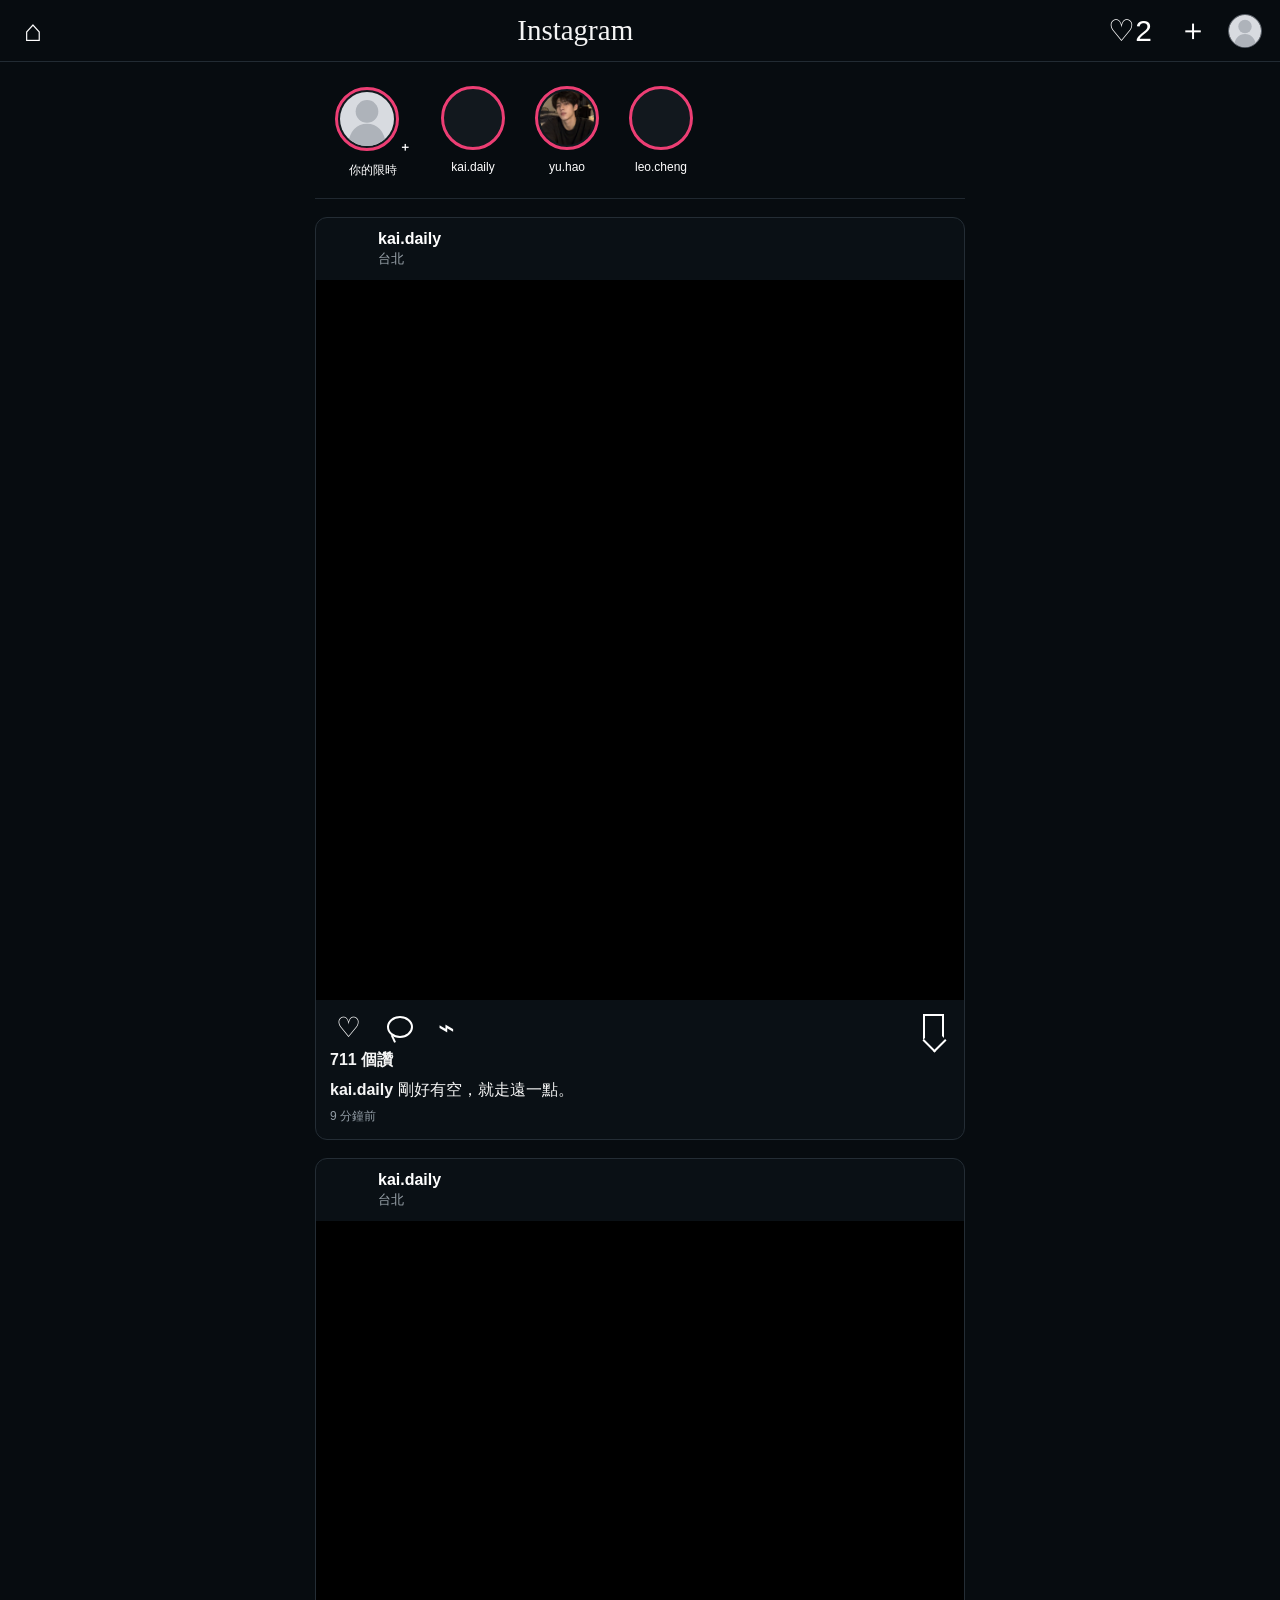
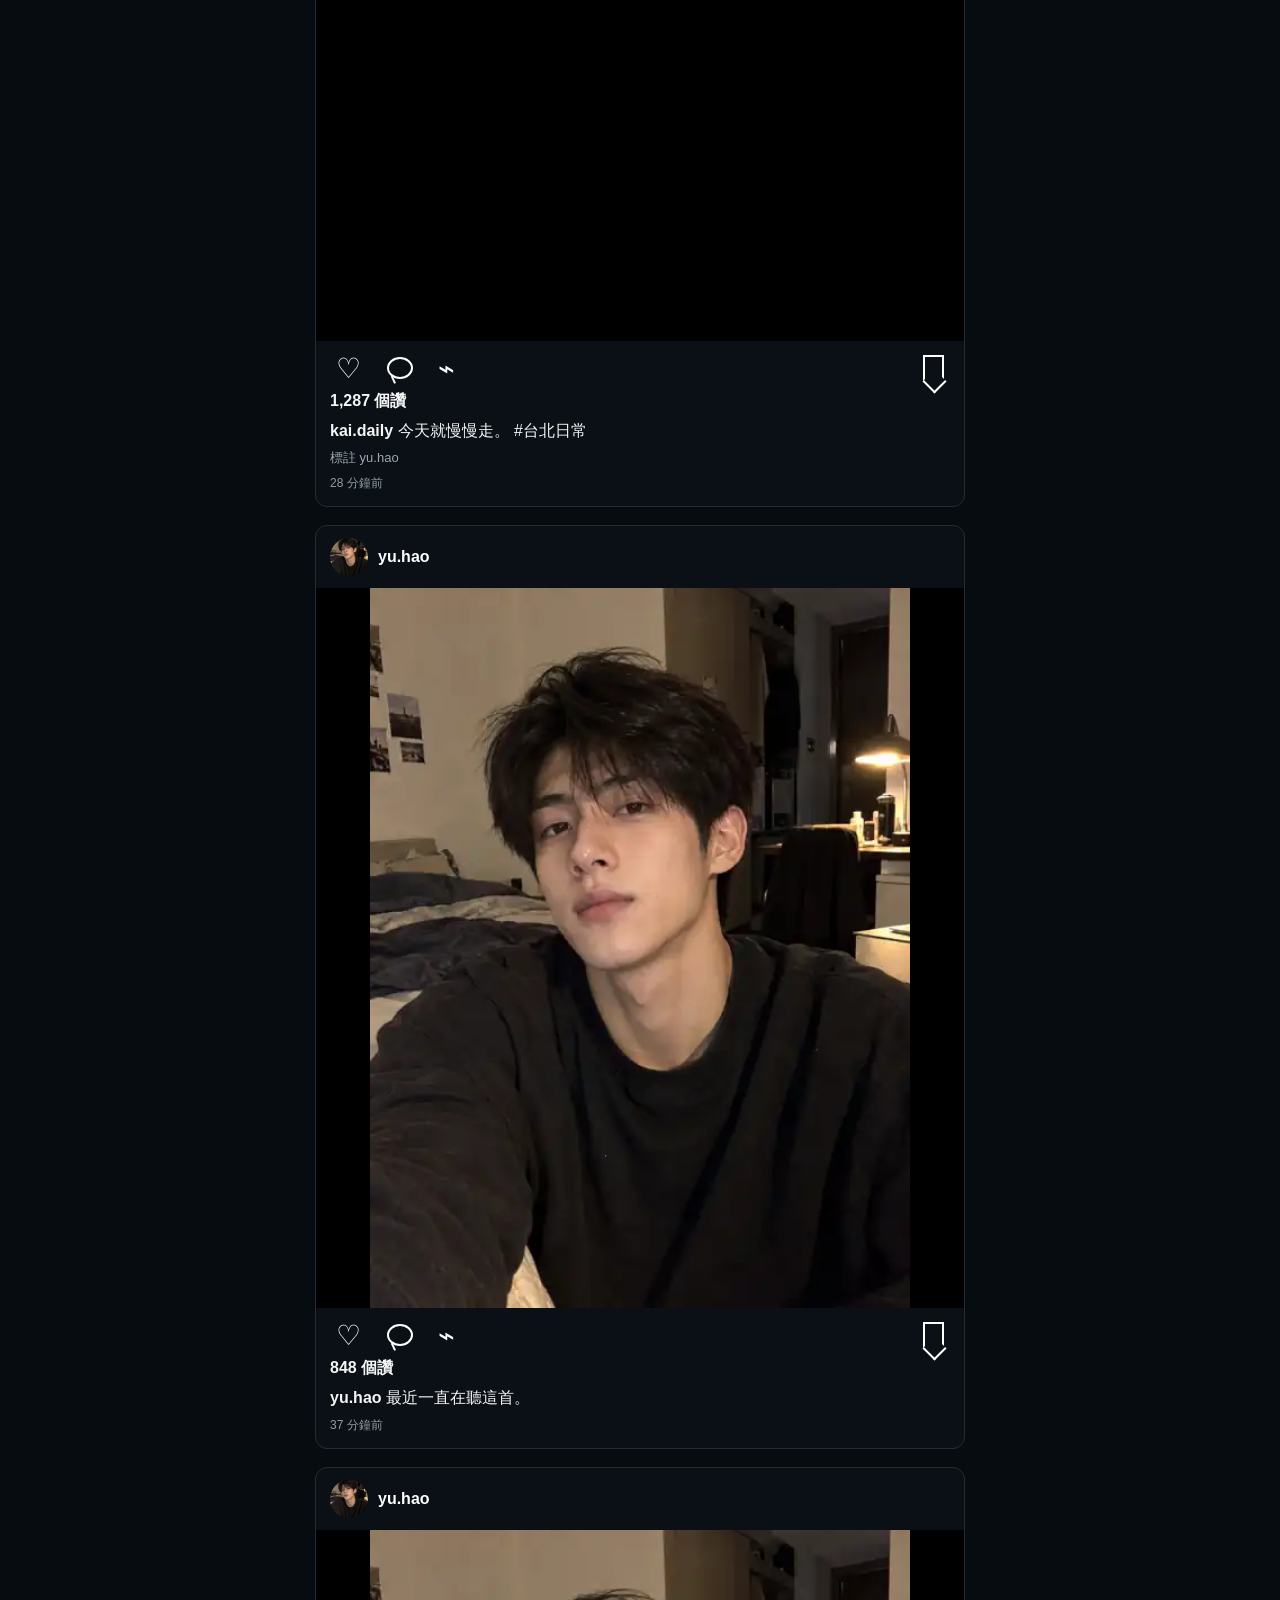
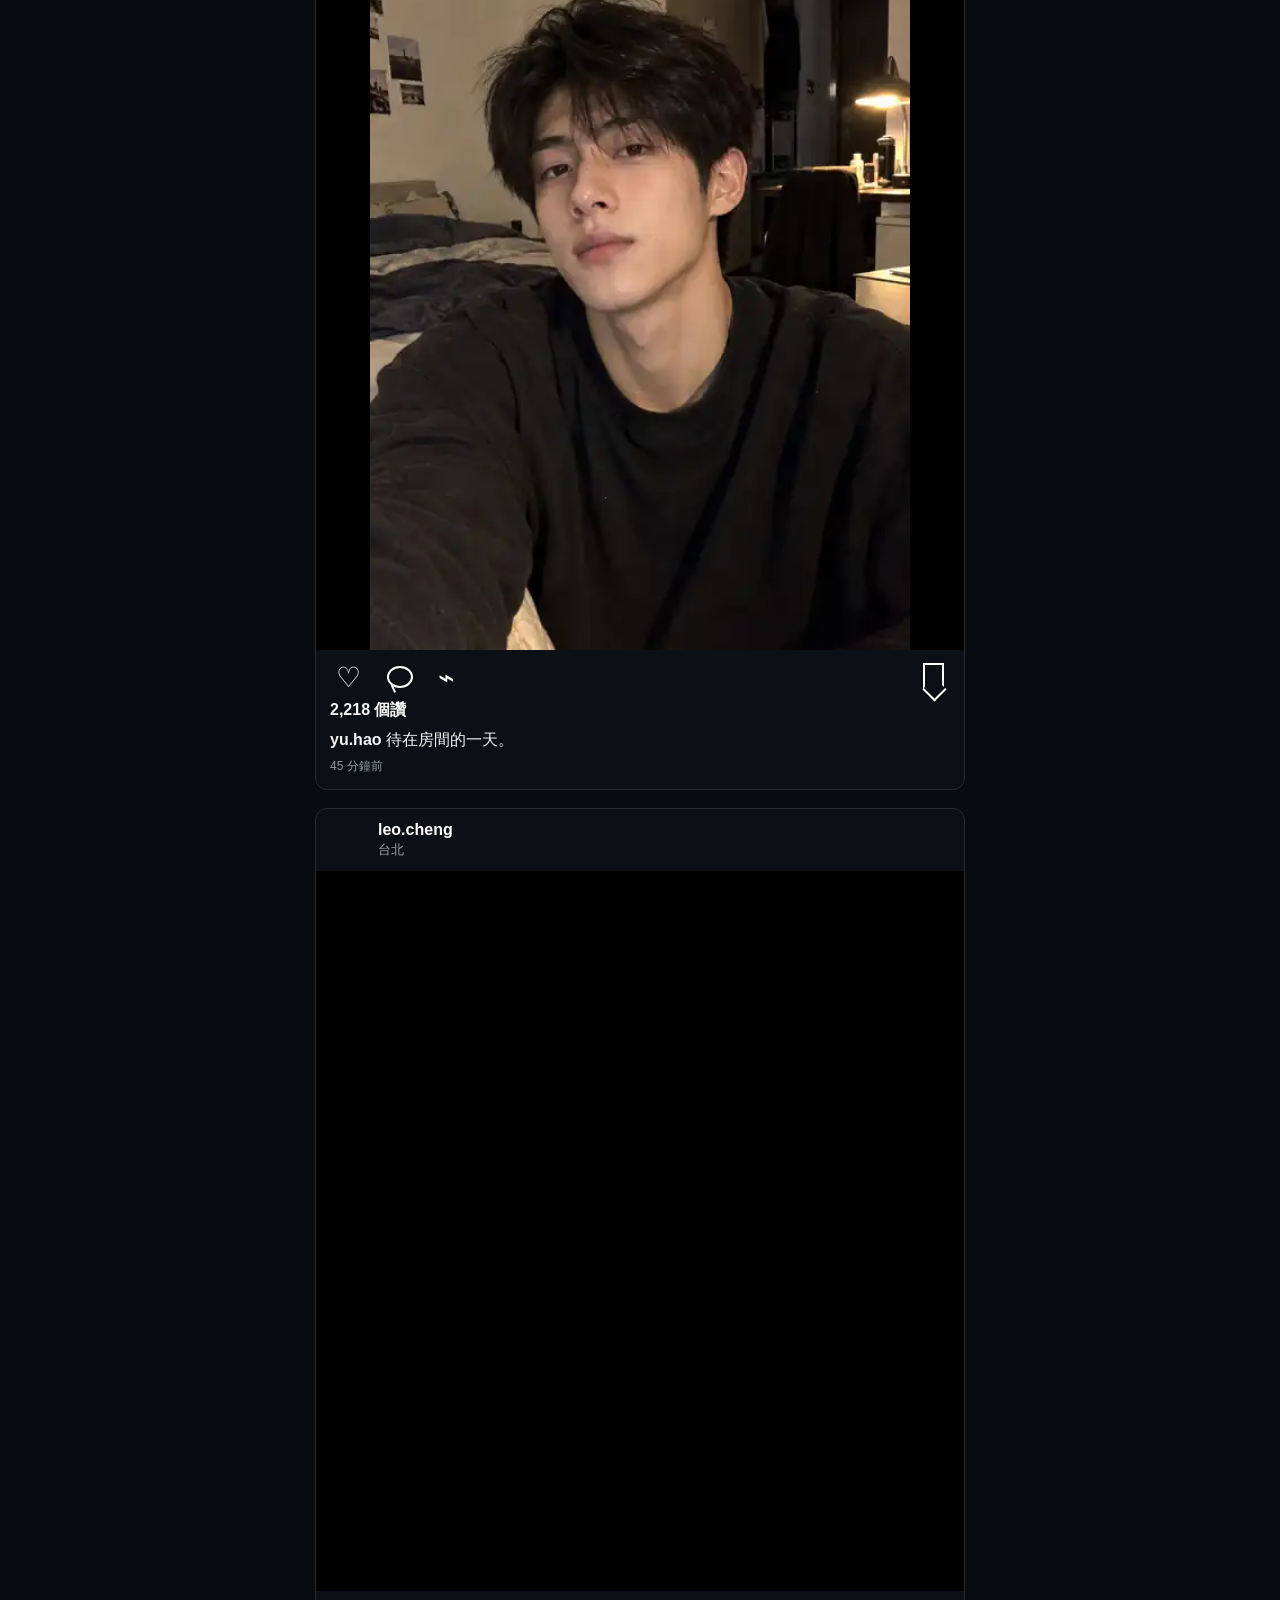
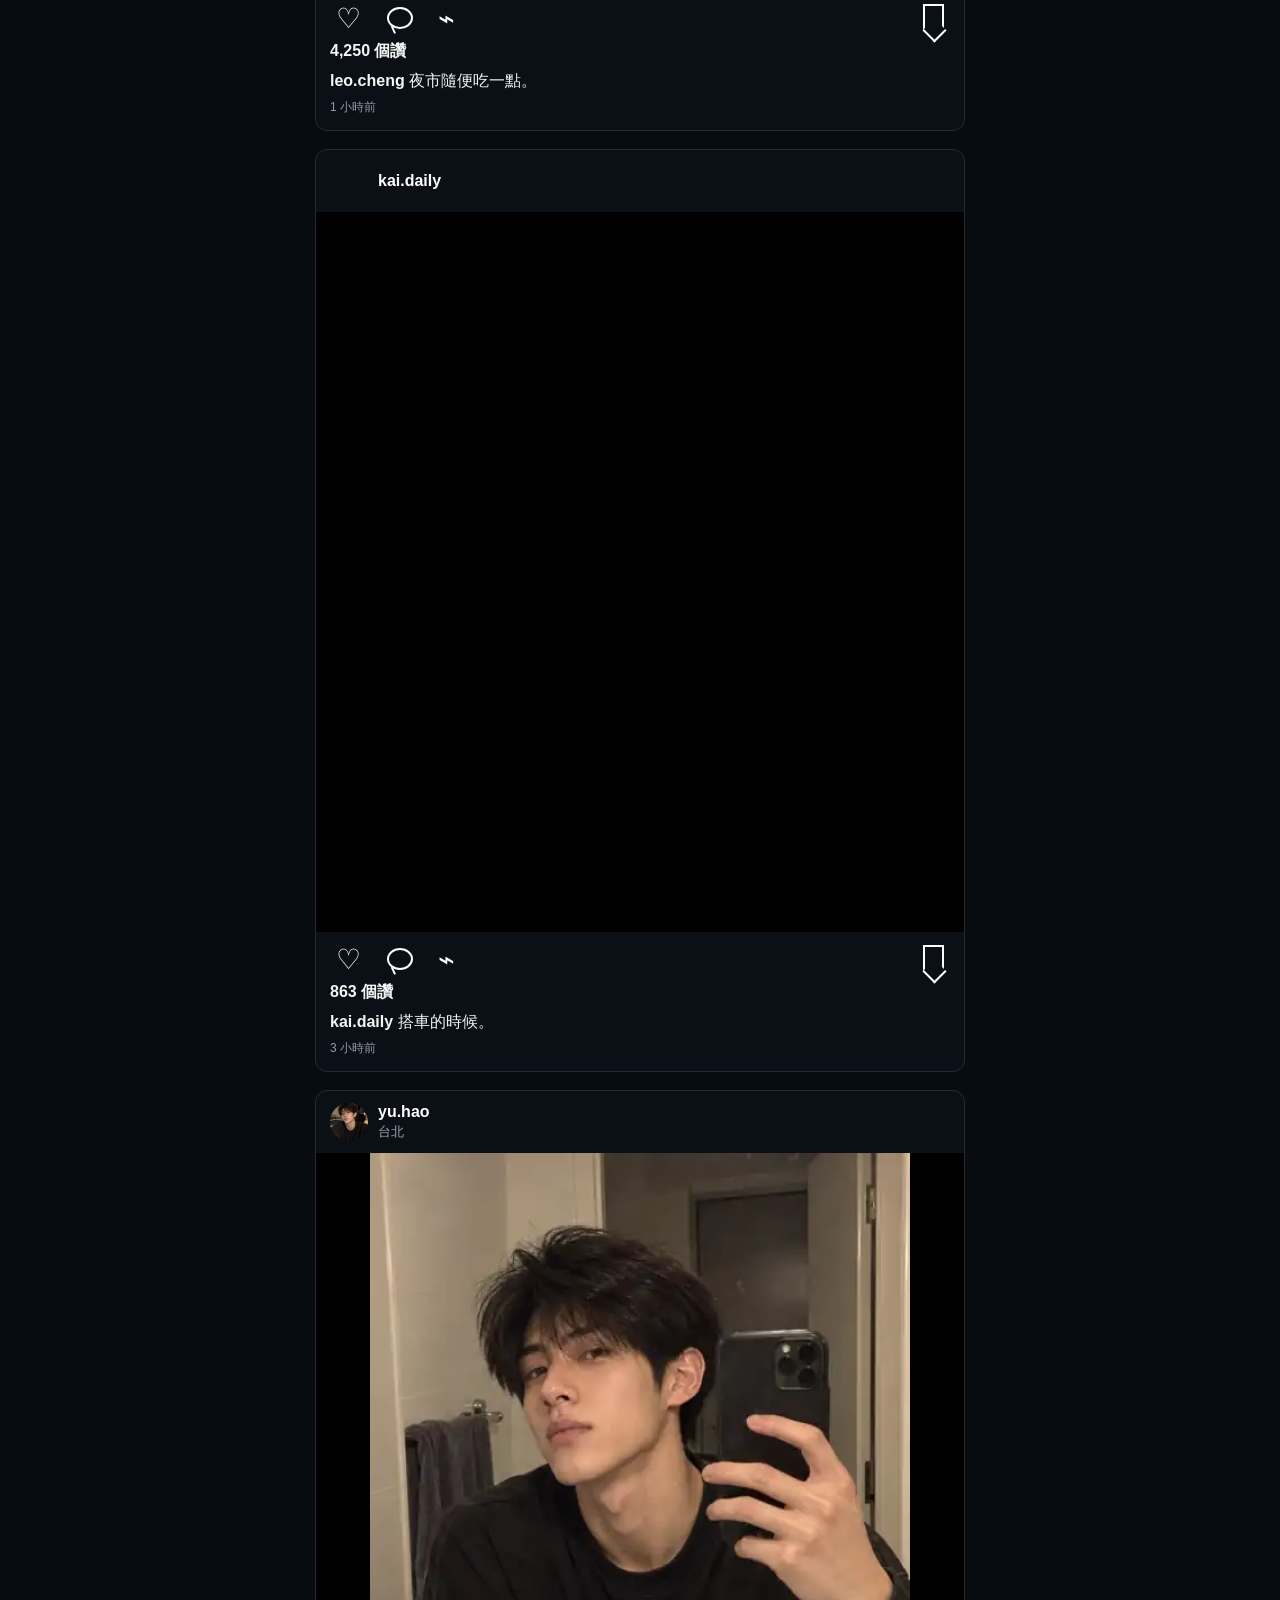
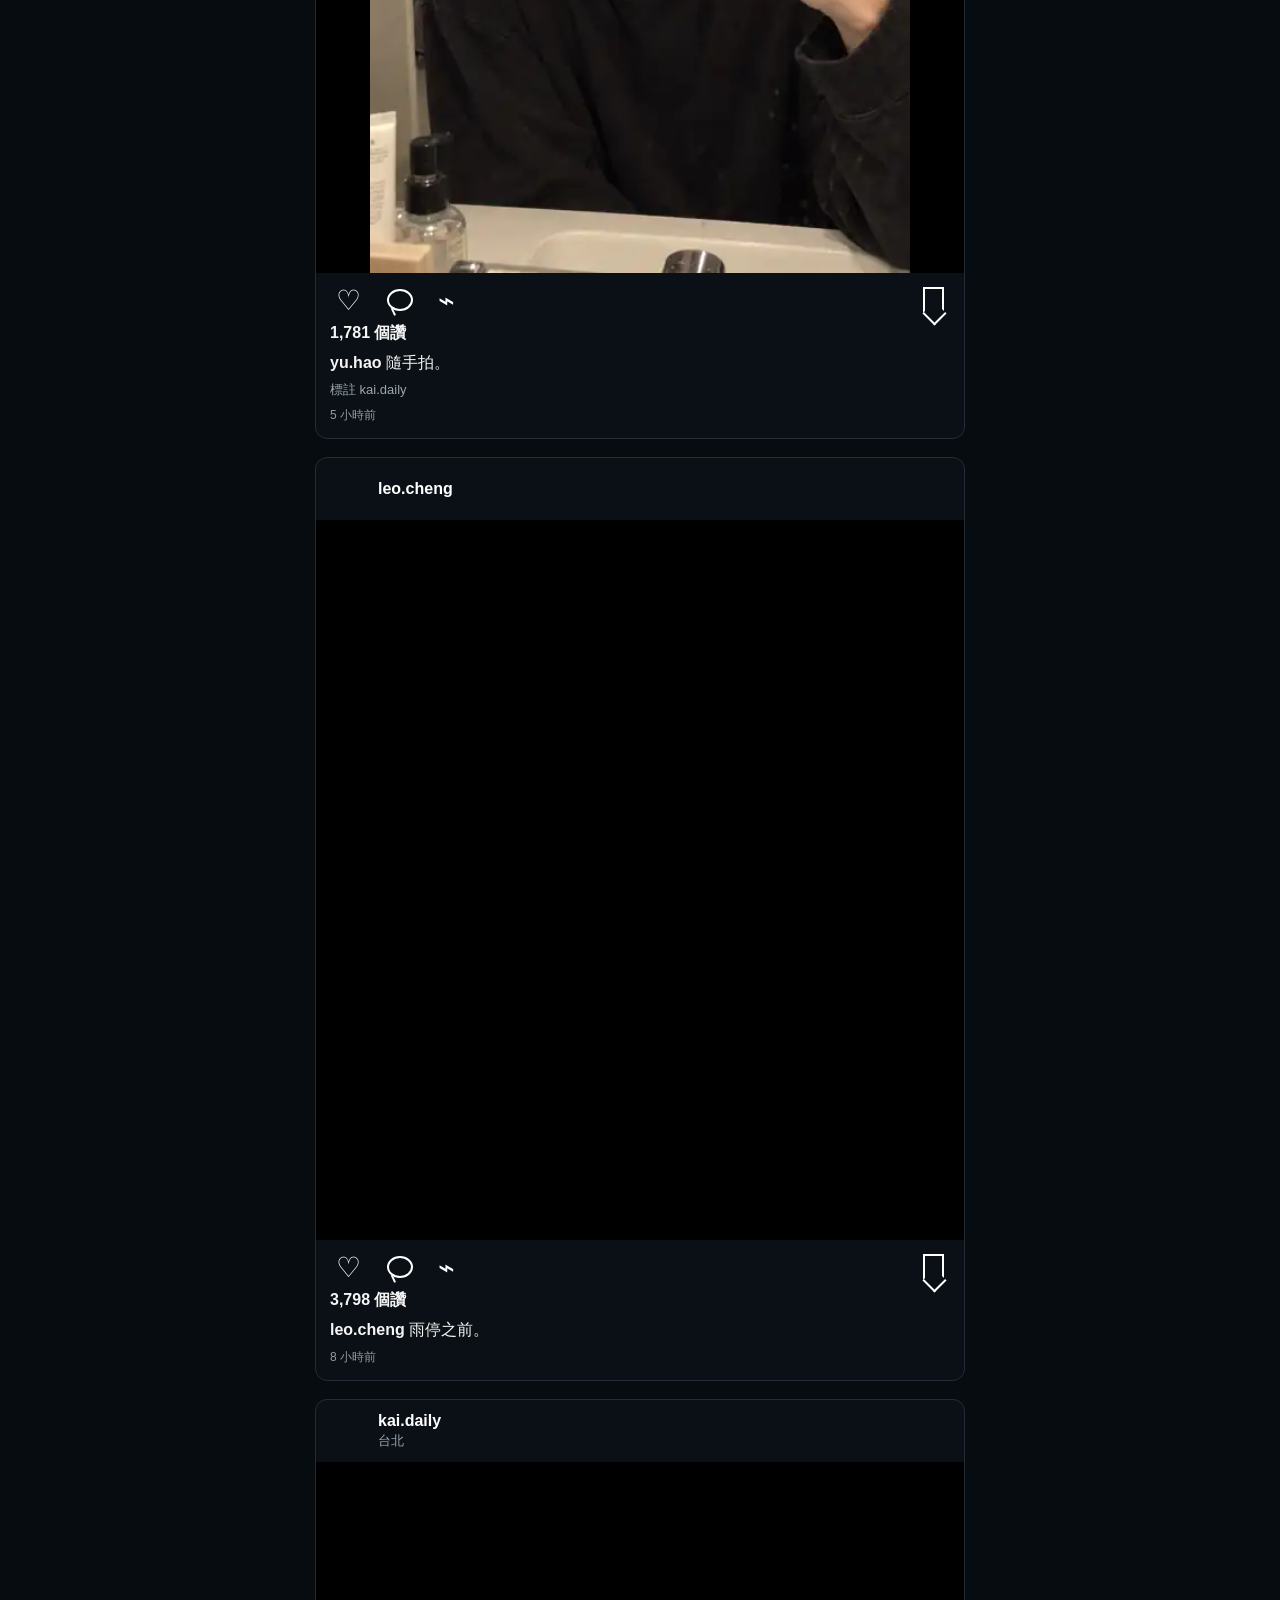
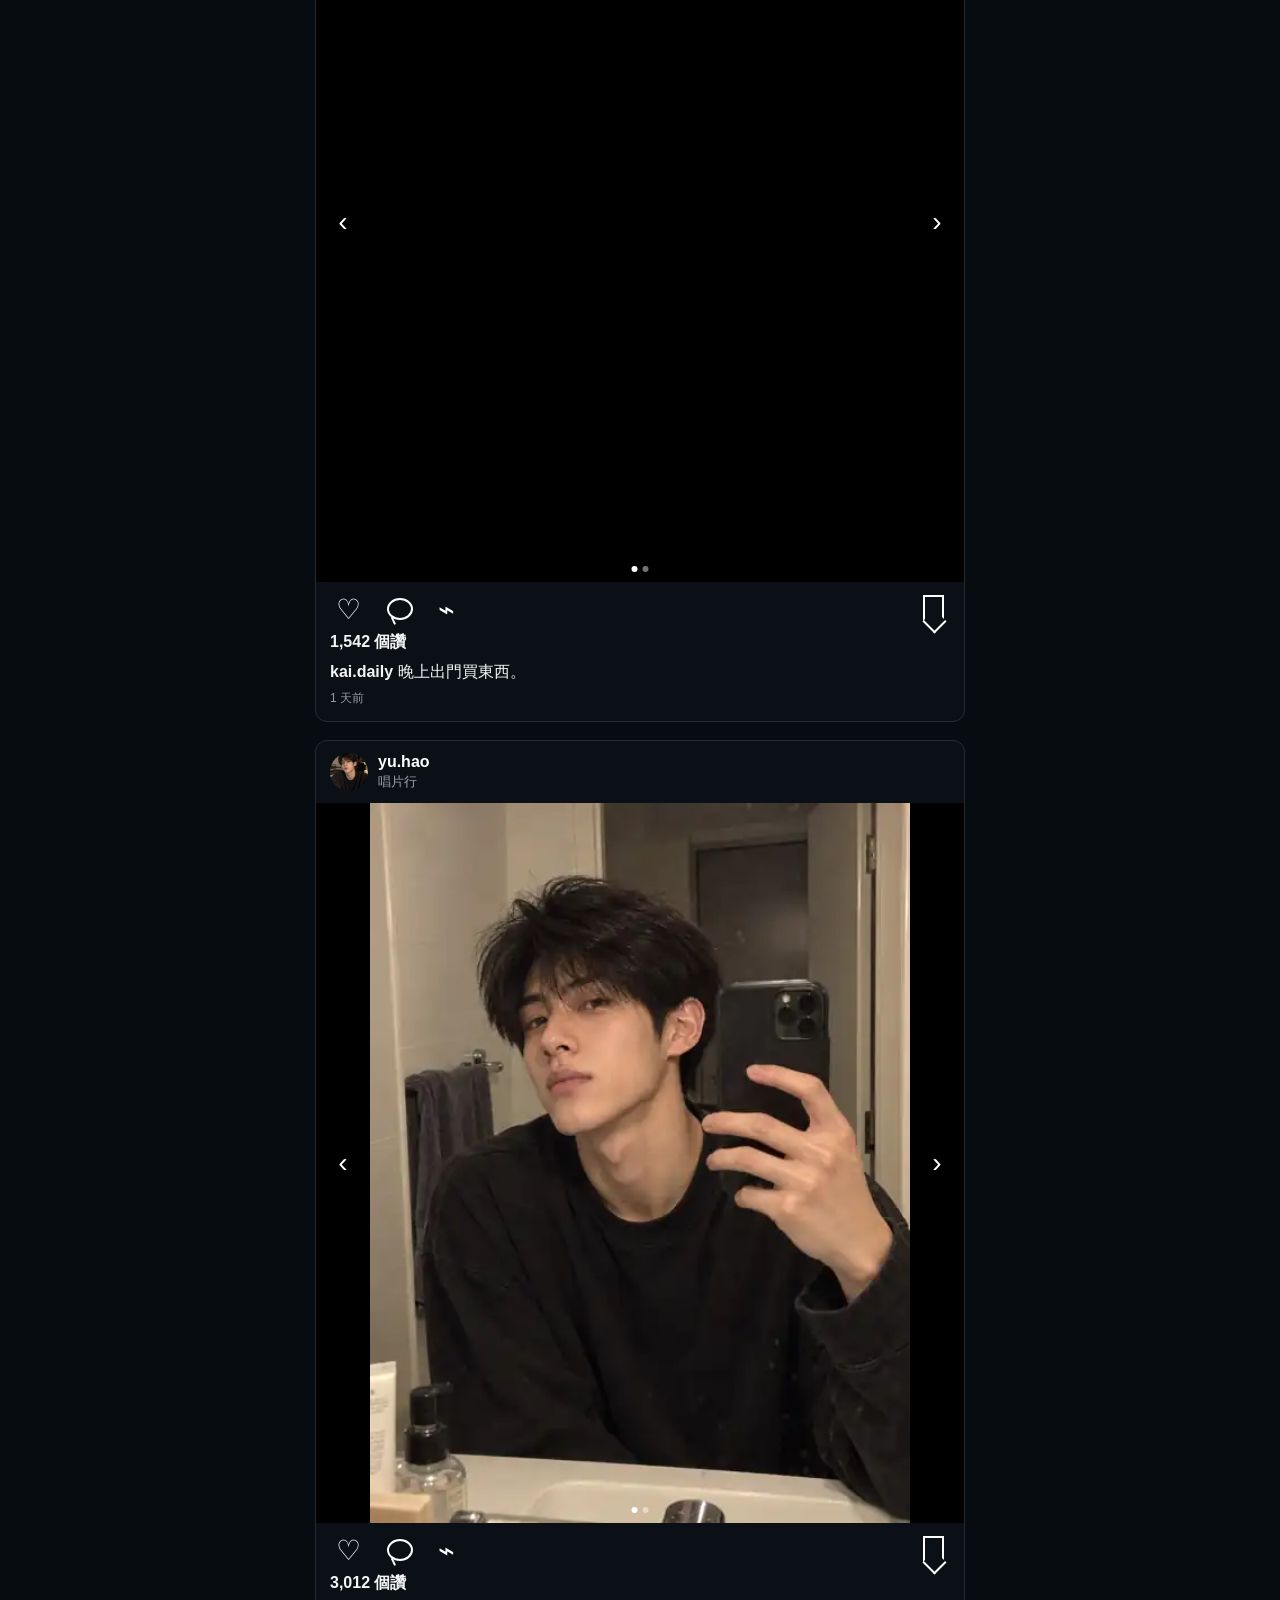
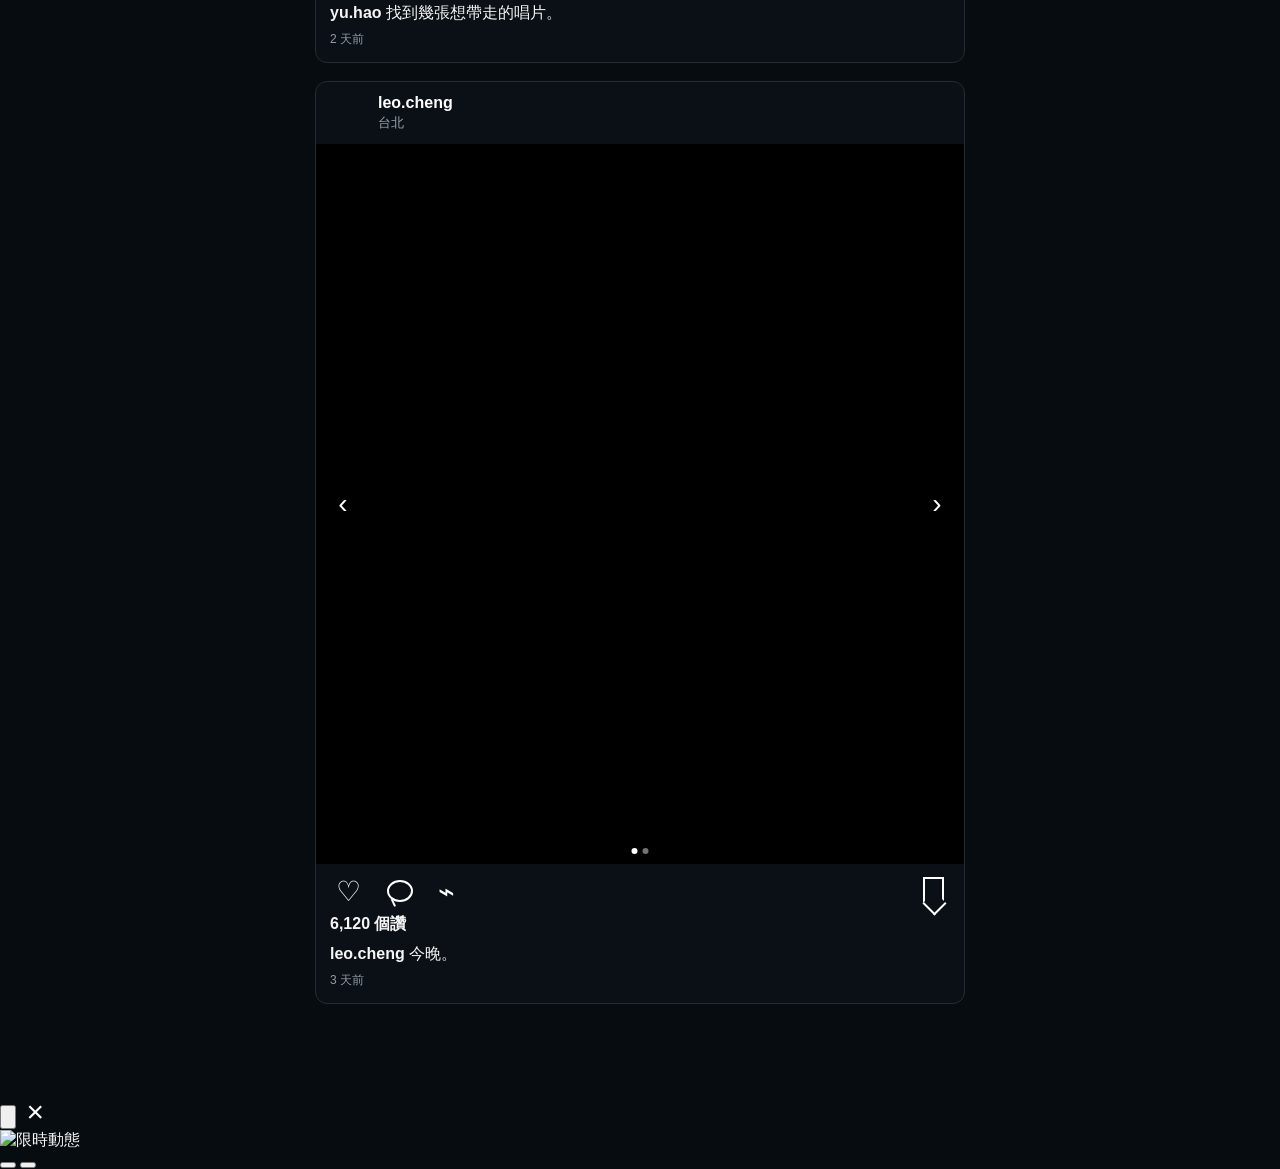
==== commit 898b8916: "Add Story and notification UI for V1.6" ====
--- a/index.html
+++ b/index.html
@@ -3,7 +3,7 @@
 <head>
   <meta charset="utf-8">
   <meta name="viewport" content="width=device-width,initial-scale=1,viewport-fit=cover">
-  <title>Virtual Instagram V1.5</title>
+  <title>Virtual Instagram V1.6</title>
   <link rel="stylesheet" href="style.css">
 </head>
 <body>
@@ -11,7 +11,11 @@
   <header class="topbar">
     <button class="icon-button home-button" aria-label="首頁">⌂</button>
     <div class="brand">Instagram</div>
-    <div class="top-actions"><button class="icon-button create-button" aria-label="新增">＋</button><button class="avatar-button me-button" aria-label="我的個人頁"><img class="me-avatar-small" alt=""></button></div>
+    <div class="top-actions">
+      <button id="notifications-button" class="icon-button notification-button" aria-label="通知">♡<span id="notification-badge" class="notification-badge hidden">0</span></button>
+      <button class="icon-button create-button" aria-label="新增">＋</button>
+      <button class="avatar-button me-button" aria-label="我的個人頁"><img class="me-avatar-small" alt=""></button>
+    </div>
   </header>
 
   <main id="feed-view" class="view active"><section class="content-shell"><div id="stories" class="stories"></div><div id="feed" class="feed"></div></section></main>
@@ -24,7 +28,7 @@
 
   <main id="me-view" class="view profile-page">
     <header class="sub-header"><button class="icon-button home-button">⌂</button><strong id="me-header-name"></strong><button class="icon-button create-button">＋</button></header>
-    <section class="profile-hero"><div class="avatar-wrap"><img id="me-avatar" class="profile-avatar" alt=""><button id="avatar-add" class="avatar-add">＋</button></div><div class="profile-main"><div class="profile-title-row"><h1 id="me-username"></h1></div><div class="stats"><span><b id="me-post-count">0</b> 貼文</span><span><b>0</b> 粉絲</span><span><b>3</b> 追蹤中</span></div><div class="bio"><strong id="me-name"></strong><p id="me-bio"></p></div></div></section>
+    <section class="profile-hero"><div class="avatar-wrap"><img id="me-avatar" class="profile-avatar" alt=""><button id="avatar-add" class="avatar-add">＋</button></div><div class="profile-main"><div class="profile-title-row"><h1 id="me-username"></h1></div><div class="stats"><span><b id="me-post-count">0</b> 貼文</span><span><b id="me-followers">0</b> 粉絲</span><span><b>3</b> 追蹤中</span></div><div class="bio"><strong id="me-name"></strong><p id="me-bio"></p></div></div></section>
     <section class="me-actions"><button id="edit-profile">編輯個人檔案</button><button id="share-profile">分享個人檔案</button><button class="toast-button" data-toast="探索好友後續再接">♟＋</button></section>
     <nav class="profile-tabs"><button class="active">▦</button><button>▶</button><button>♙</button></nav><section id="me-grid" class="photo-grid"></section>
     <section id="empty-me" class="empty-state"><div>▣</div><h2>分享相片</h2><p>發佈後會顯示在這裡，也會同步到首頁。</p><button class="pill primary create-button">新增貼文</button></section>
@@ -71,7 +75,39 @@
 
 <div id="post-options-modal" class="modal bottom-sheet"><button class="backdrop modal-close"></button><section class="sheet"><header class="sheet-header"><strong>貼文選項</strong><button class="icon-button modal-close">×</button></header><div class="form"><button id="edit-post-option" class="pill">重新編輯照片／文字</button><button id="edit-caption-option" class="pill">只改文案</button><button id="delete-post-option" class="pill danger">刪除貼文</button></div></section></div>
 
+
+<input id="story-file" type="file" accept="image/*" hidden>
+<section id="story-viewer" class="story-viewer">
+  <div class="story-progress-track"><div id="story-progress" class="story-progress"></div></div>
+  <header class="story-viewer-head">
+    <button id="story-author" class="story-author"><img id="story-avatar" alt=""><span><strong id="story-username"></strong><small id="story-time"></small></span></button>
+    <button id="story-close" class="icon-button" aria-label="關閉限時動態">×</button>
+  </header>
+  <img id="story-image" class="story-viewer-image" alt="限時動態">
+  <div id="story-caption" class="story-viewer-caption"></div>
+  <button id="story-prev" class="story-hit story-hit-prev" aria-label="上一則"></button>
+  <button id="story-next" class="story-hit story-hit-next" aria-label="下一則"></button>
+</section>
+
+<div id="notification-modal" class="modal bottom-sheet">
+  <button id="notification-backdrop" class="backdrop"></button>
+  <section class="sheet notification-sheet">
+    <header class="sheet-header"><strong>通知</strong><button id="notification-close" class="icon-button">×</button></header>
+    <div id="notification-list" class="notification-list"></div>
+  </section>
+</div>
+
 <div id="toast" class="toast"></div>
-<script src="data.js"></script><script src="store.js"></script><script src="editor-render.js"></script><script src="editor.js"></script><script src="app.js"></script>
+<script src="data.js"></script>
+<script src="world.js"></script>
+<script src="store.js"></script>
+<script src="editor-render.js"></script>
+<script src="editor.js"></script>
+<script src="stories.js"></script>
+<script src="notifications.js"></script>
+<script src="app-core.js"></script>
+<script src="app-feed.js"></script>
+<script src="app-profile.js"></script>
+<script src="app.js"></script>
 </body>
 </html>
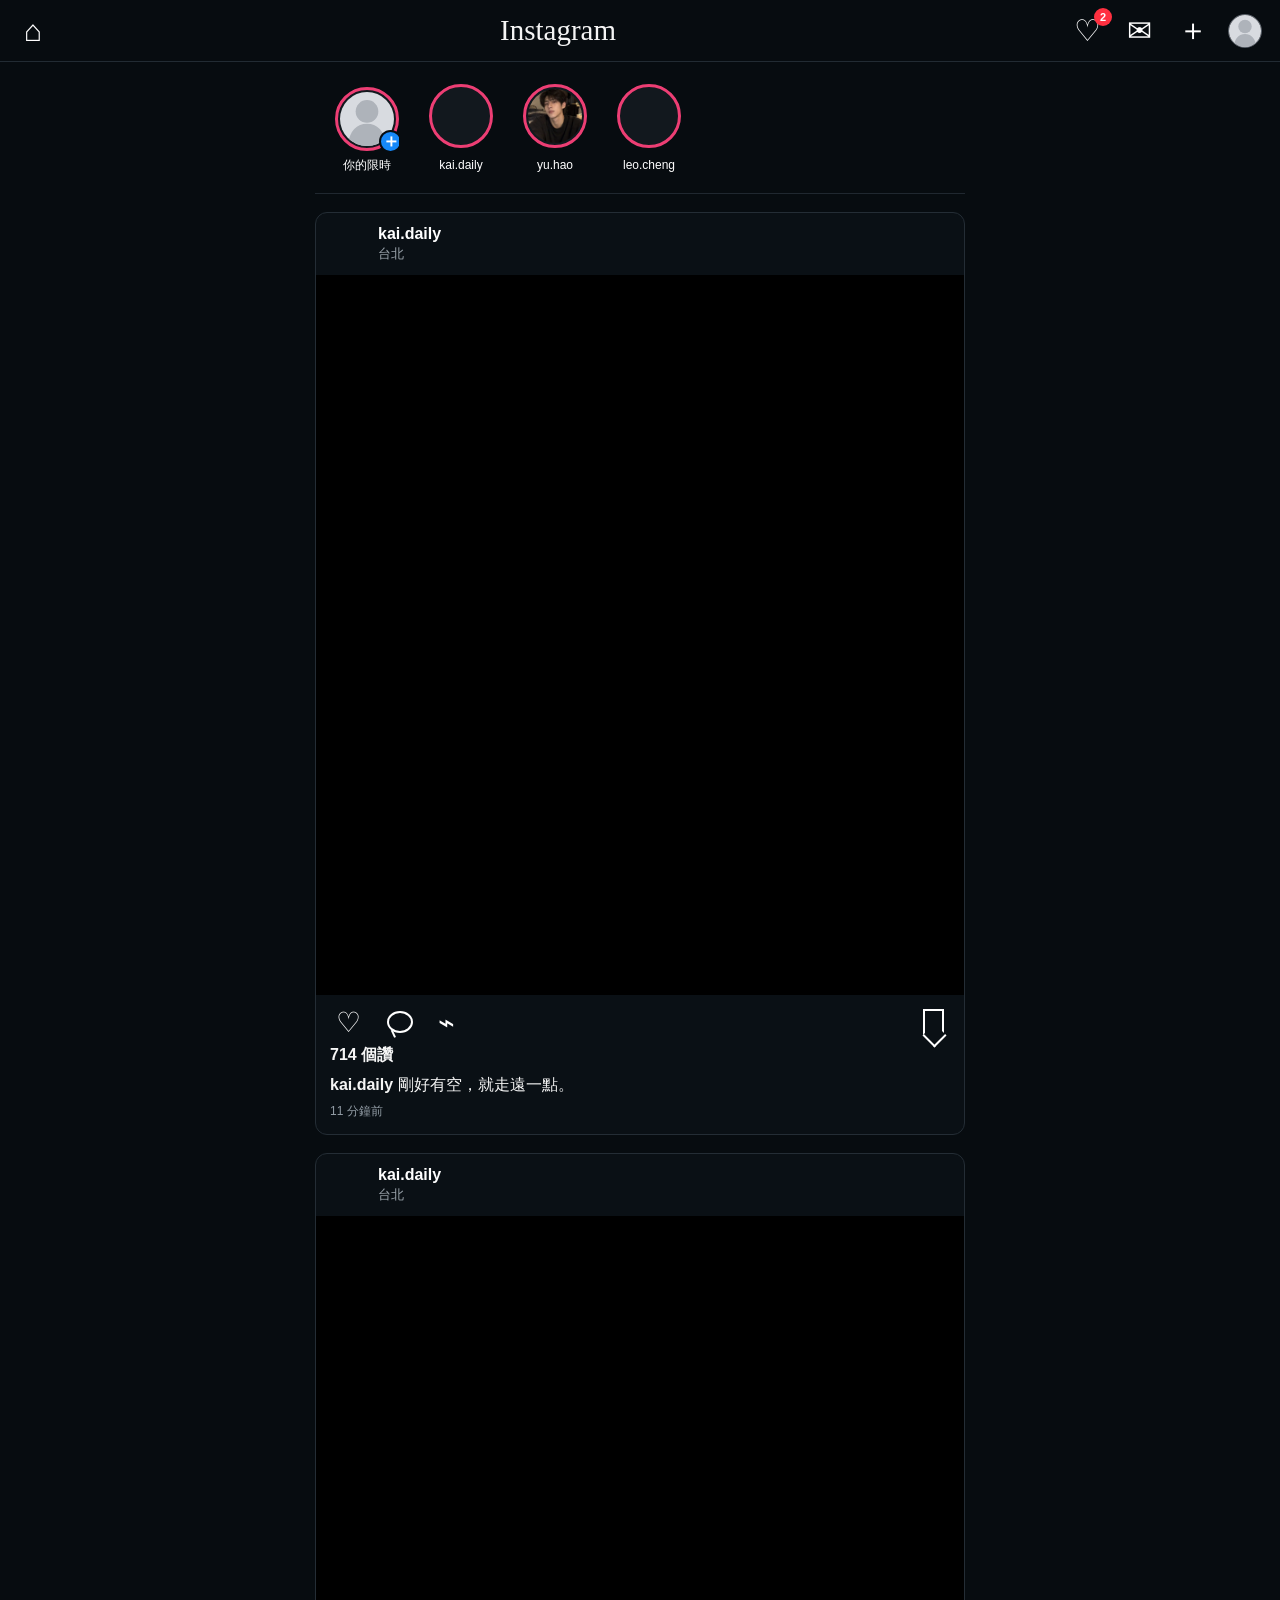
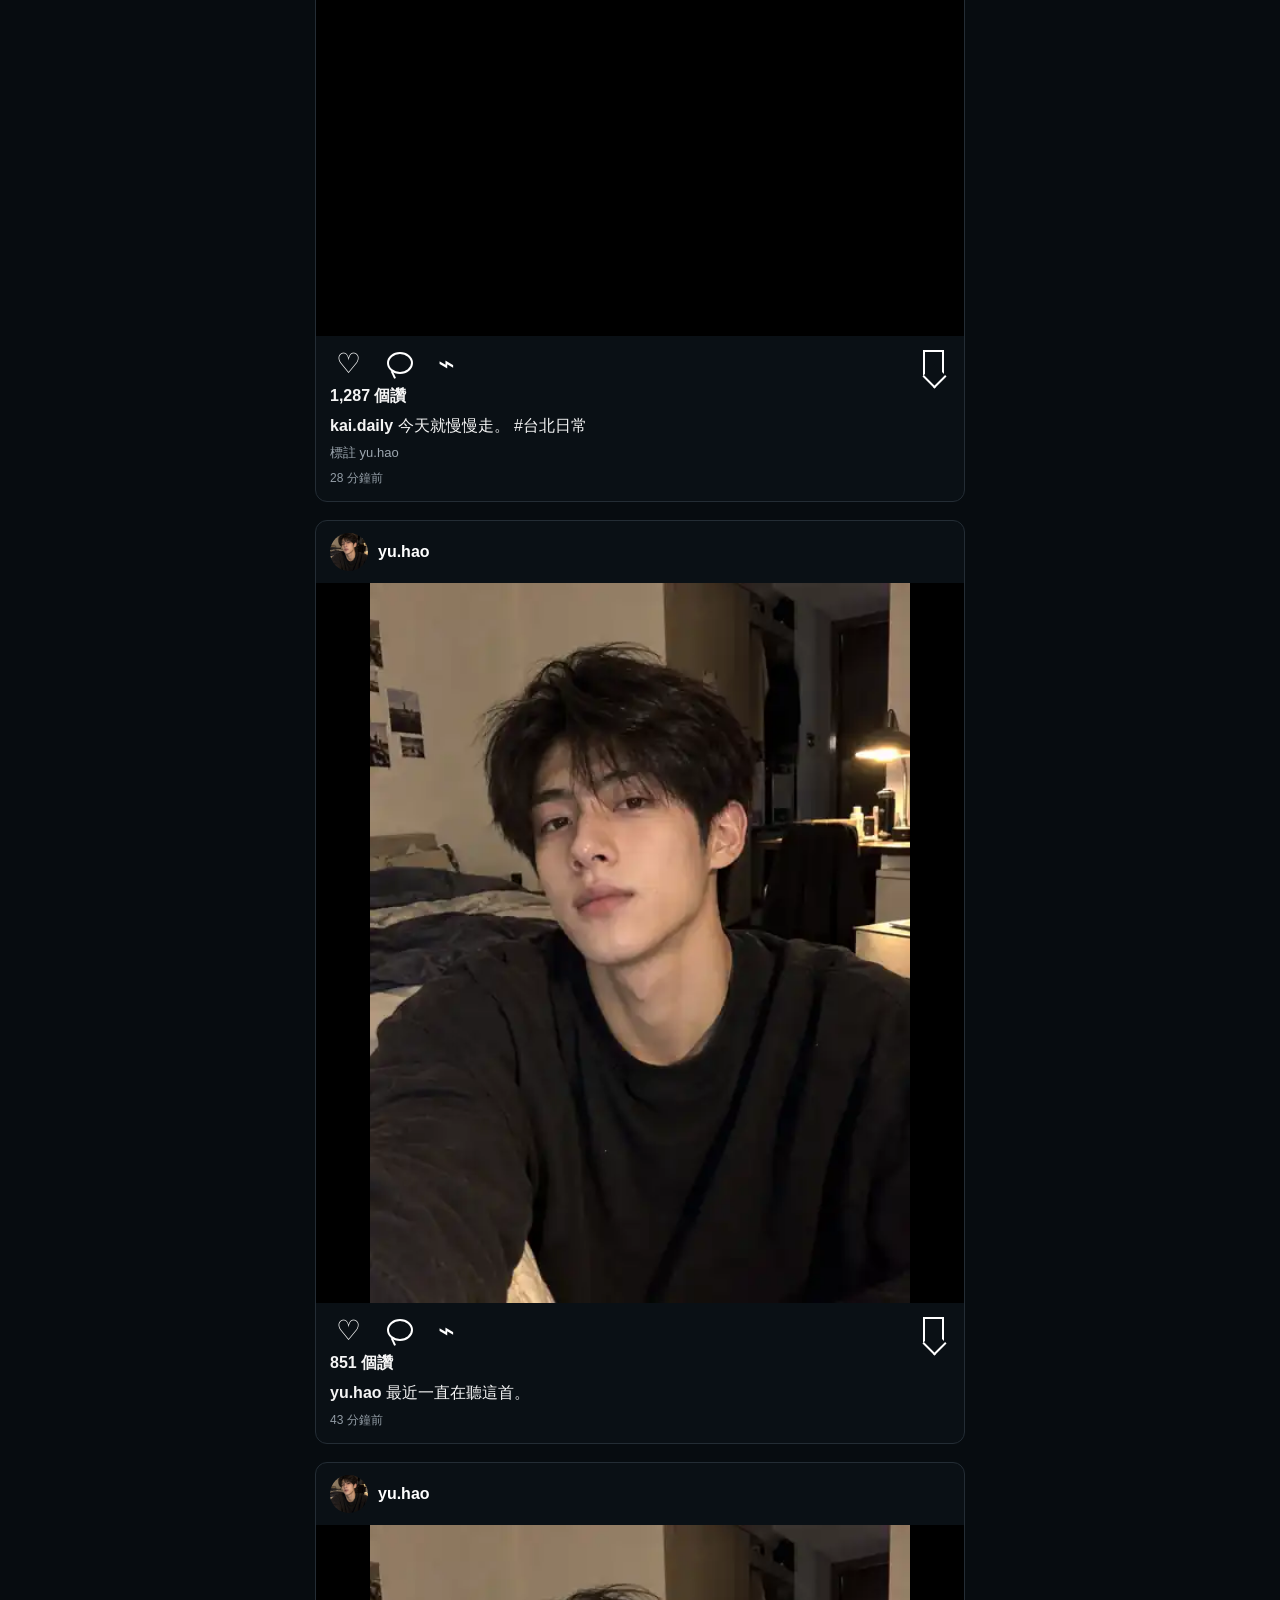
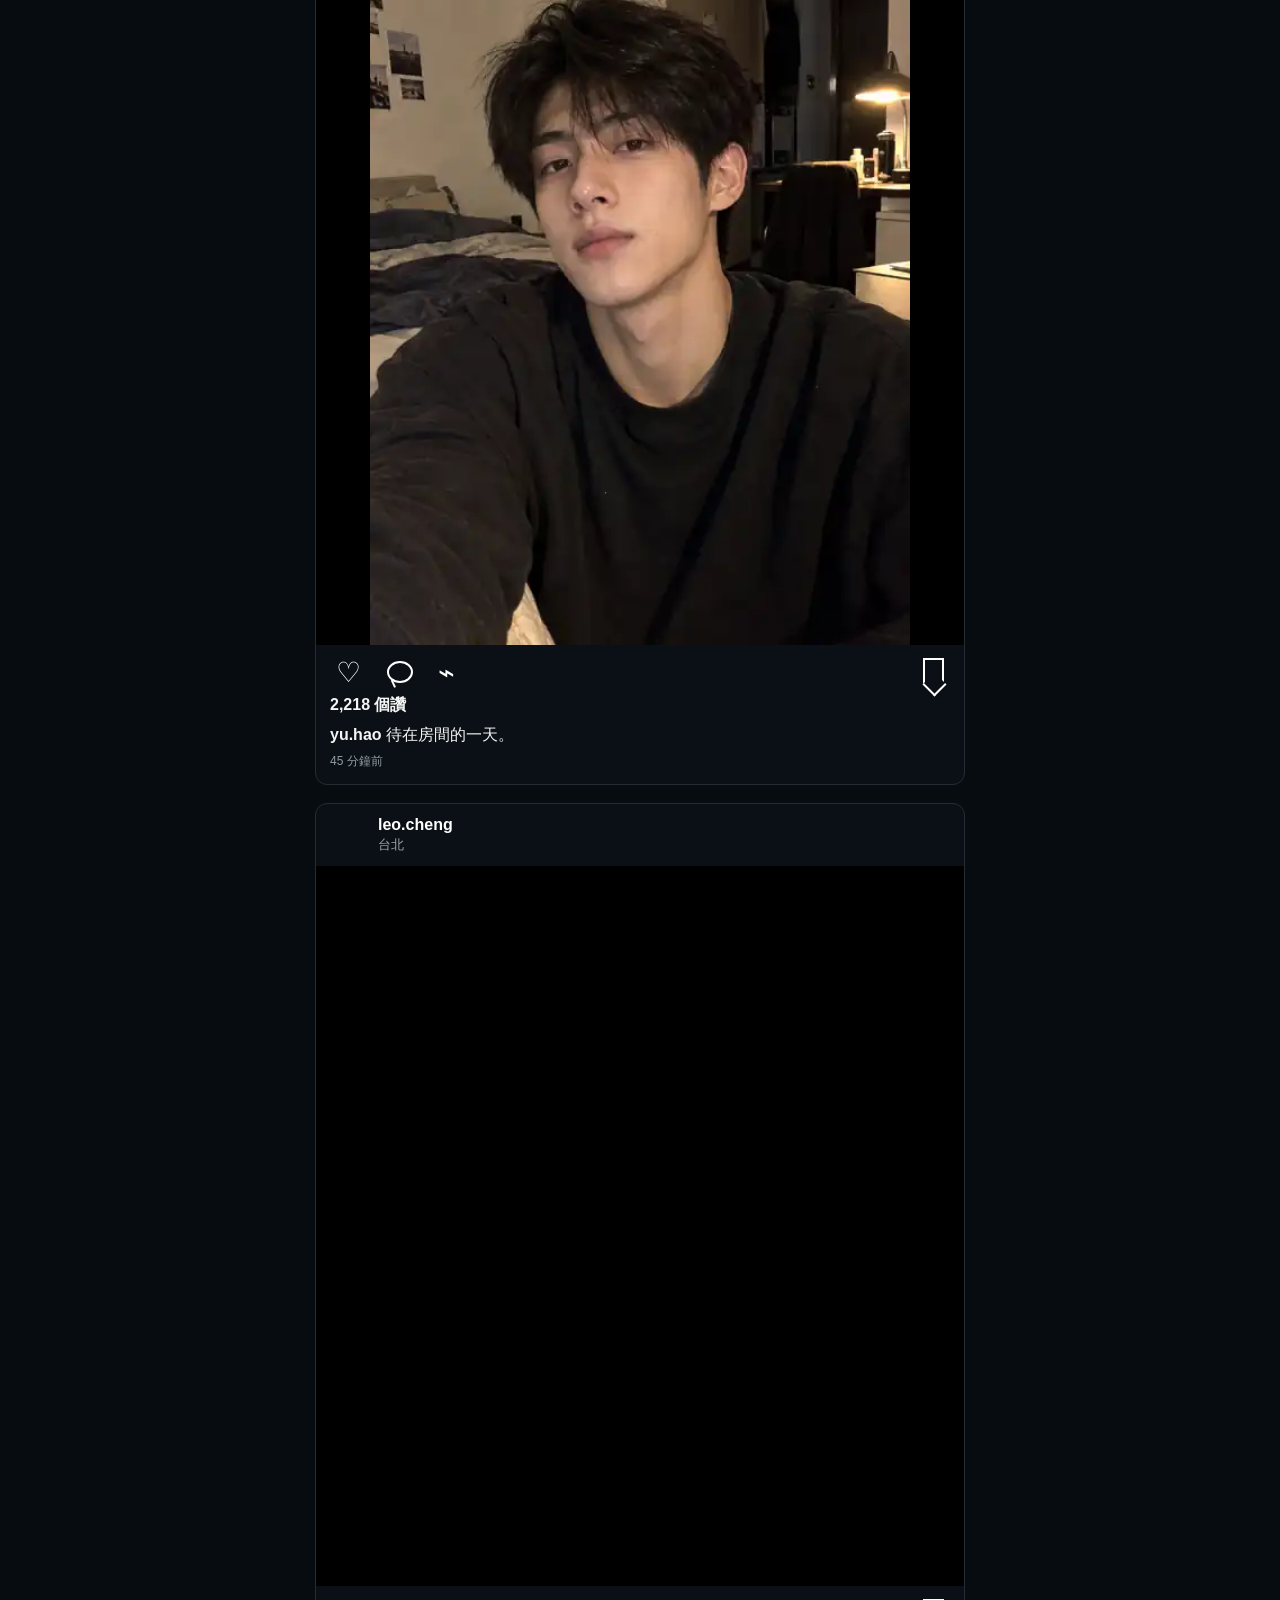
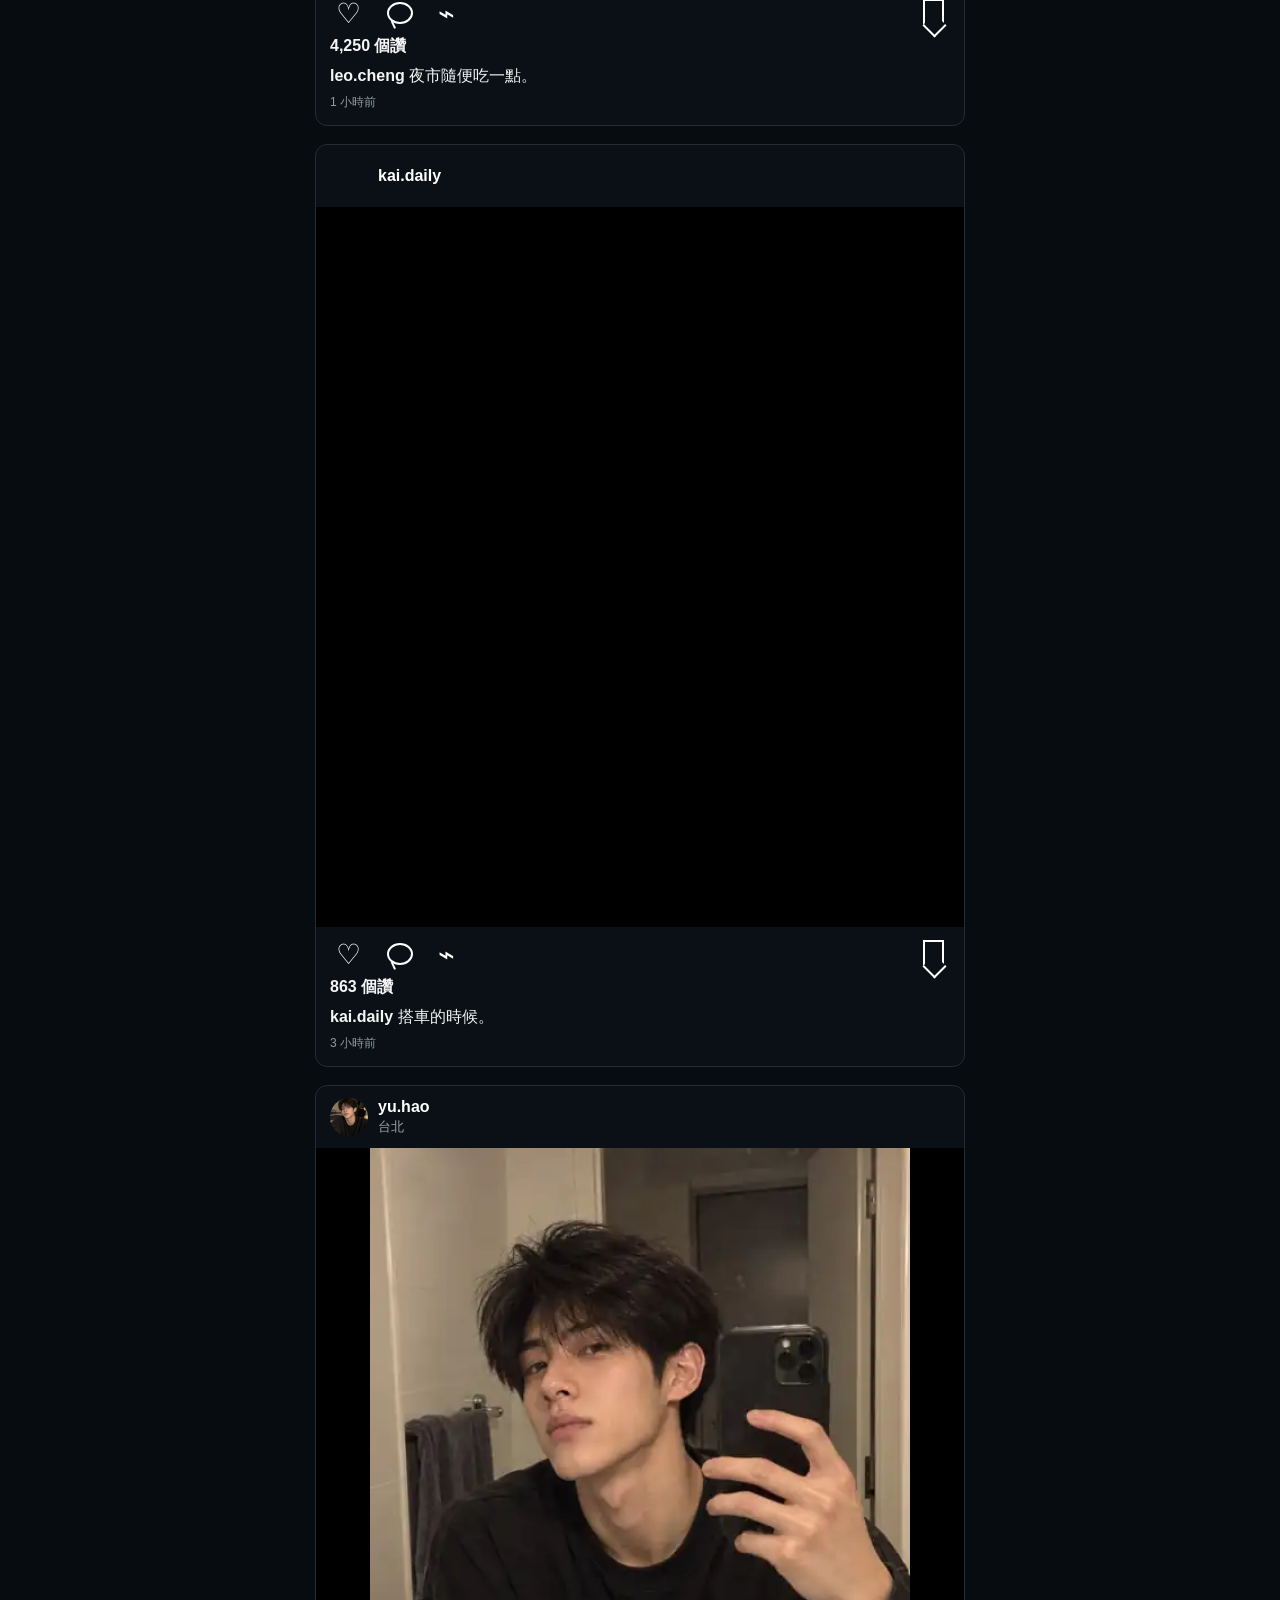
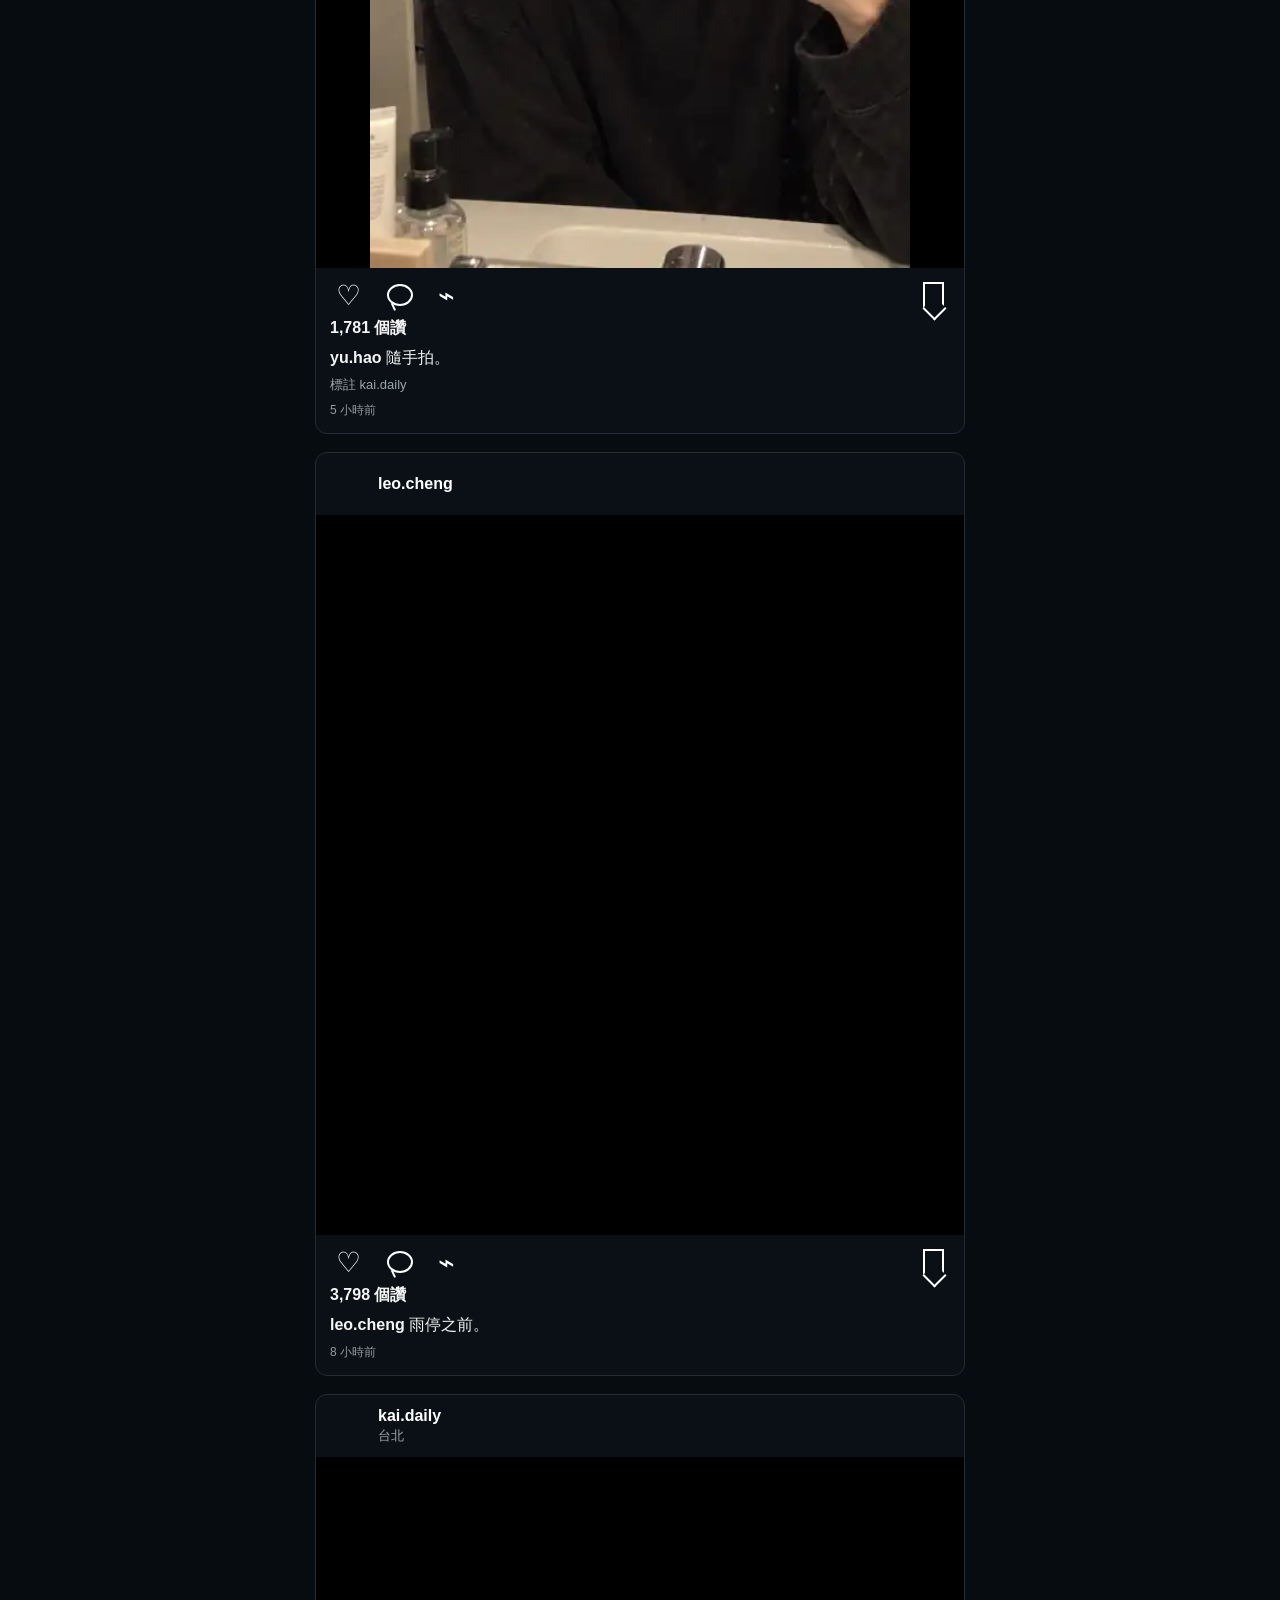
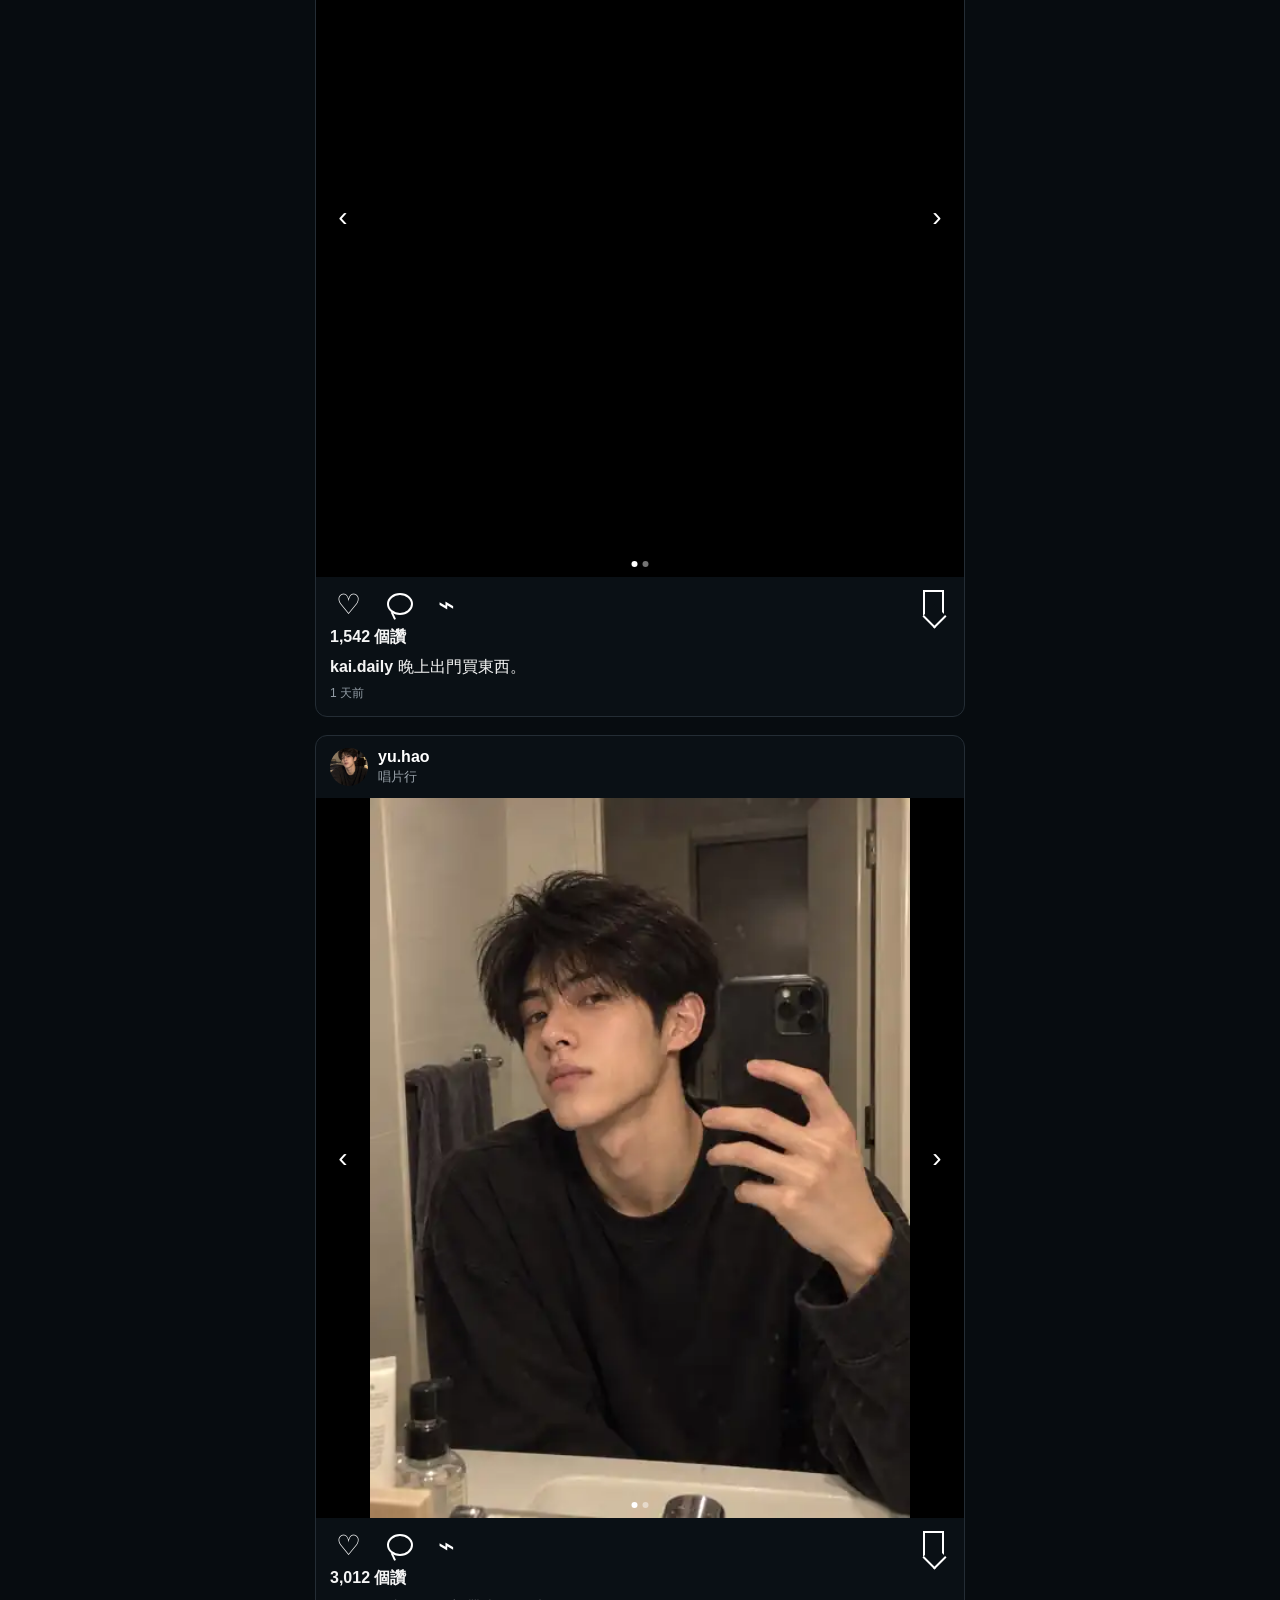
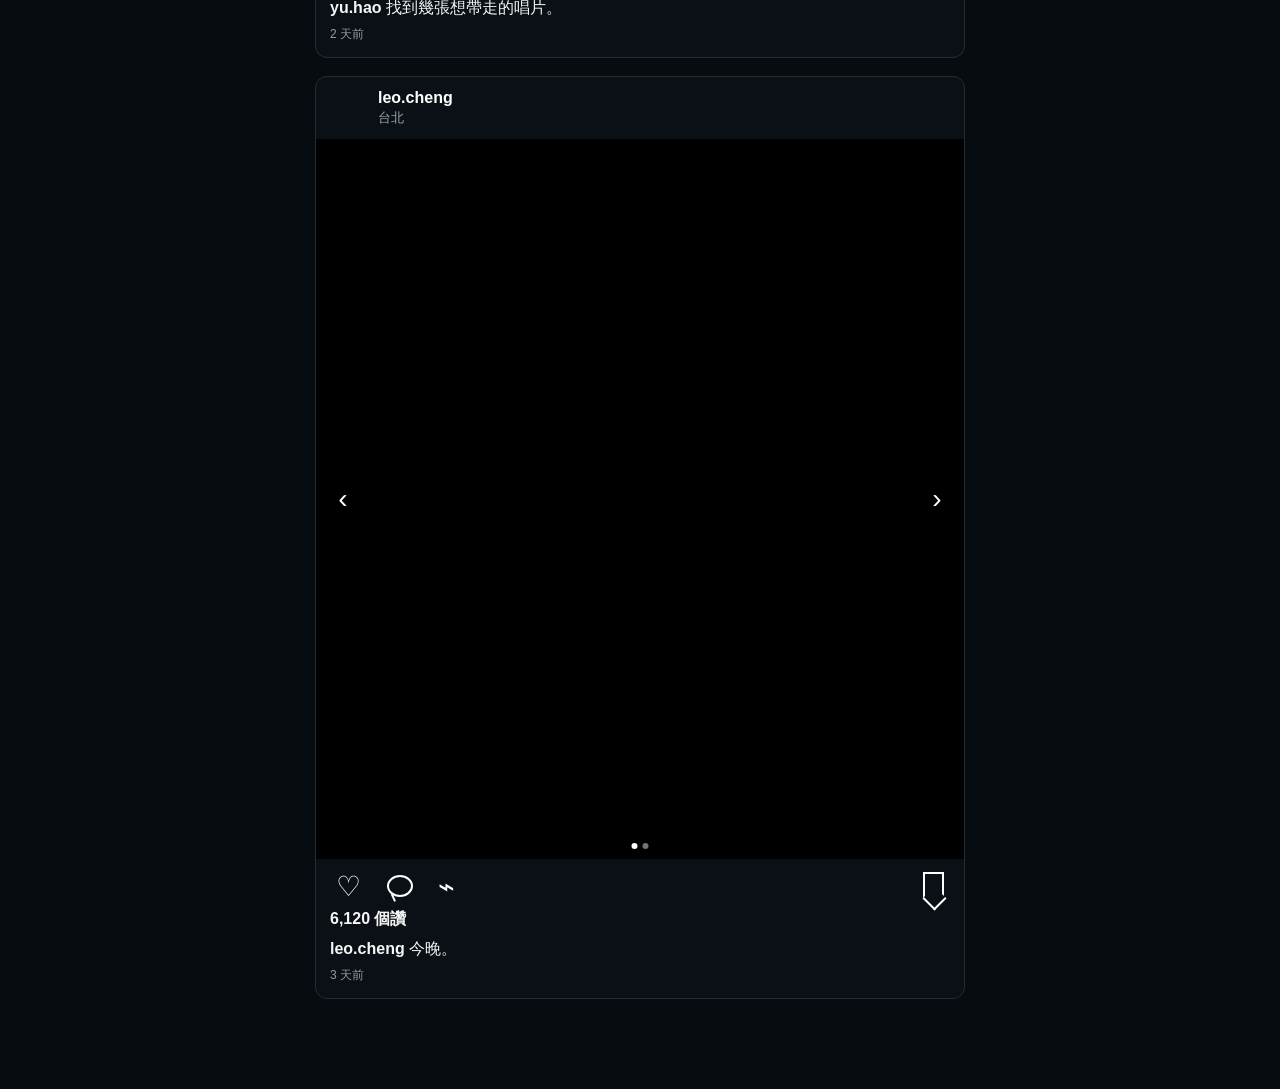
==== commit c45a8c75: "Add V1.7 DM, relationship, story reply and comment reply UI" ====
--- a/index.html
+++ b/index.html
@@ -13,6 +13,7 @@
     <div class="brand">Instagram</div>
     <div class="top-actions">
       <button id="notifications-button" class="icon-button notification-button" aria-label="通知">♡<span id="notification-badge" class="notification-badge hidden">0</span></button>
+      <button id="dm-button" class="icon-button notification-button" aria-label="訊息">✉<span id="dm-badge" class="notification-badge hidden">0</span></button>
       <button class="icon-button create-button" aria-label="新增">＋</button>
       <button class="avatar-button me-button" aria-label="我的個人頁"><img class="me-avatar-small" alt=""></button>
     </div>
@@ -22,7 +23,7 @@
 
   <main id="profile-view" class="view profile-page">
     <header class="sub-header"><button class="icon-button back-button">‹</button><strong id="profile-header-name"></strong><span></span></header>
-    <section class="profile-hero"><img id="profile-avatar" class="profile-avatar" alt=""><div class="profile-main"><div class="profile-title-row"><h1 id="profile-username"></h1><button id="follow-button" class="pill primary">追蹤</button><button class="pill toast-button" data-toast="訊息功能後續再接">發訊息</button></div><div class="stats"><span><b id="profile-post-count">0</b> 貼文</span><span><b id="profile-followers">0</b> 粉絲</span><span><b id="profile-following">0</b> 追蹤中</span></div><div class="bio"><strong id="profile-name"></strong><p id="profile-bio"></p></div></div></section>
+    <section class="profile-hero"><img id="profile-avatar" class="profile-avatar" alt=""><div class="profile-main"><div class="profile-title-row"><h1 id="profile-username"></h1><button id="follow-button" class="pill primary">追蹤</button><button id="profile-message" class="pill">發訊息</button></div><div id="relationship-status" class="relationship-status"></div><div class="stats"><span><b id="profile-post-count">0</b> 貼文</span><span><b id="profile-followers">0</b> 粉絲</span><span><b id="profile-following">0</b> 追蹤中</span></div><div class="bio"><strong id="profile-name"></strong><p id="profile-bio"></p></div></div></section>
     <nav class="profile-tabs"><button class="active">▦</button><button>▶</button><button>♙</button></nav><section id="profile-grid" class="photo-grid"></section>
   </main>
 
@@ -69,7 +70,7 @@
   <button id="publish-post" class="publish-button hidden">分享</button><div id="editor-busy" class="busy">處理中…</div>
 </section>
 
-<div id="comments-modal" class="modal bottom-sheet"><button class="backdrop modal-close"></button><section class="sheet comments-sheet"><header class="sheet-header"><strong>留言</strong><button class="icon-button modal-close">×</button></header><div id="comments-list" class="comments-list"></div><form id="comment-form" class="comment-form"><input id="comment-input" placeholder="新增留言…"><button>送出</button></form></section></div>
+<div id="comments-modal" class="modal bottom-sheet"><button class="backdrop modal-close"></button><section class="sheet comments-sheet"><header class="sheet-header"><strong>留言</strong><button class="icon-button modal-close">×</button></header><div id="comments-list" class="comments-list"></div><div id="comment-replying" class="comment-replying hidden"><span></span><button id="cancel-comment-reply">×</button></div><form id="comment-form" class="comment-form"><input id="comment-input" placeholder="新增留言…"><button>送出</button></form></section></div>
 
 <div id="profile-edit-modal" class="modal bottom-sheet"><button class="backdrop modal-close"></button><section class="sheet"><header class="sheet-header"><strong>編輯個人檔案</strong><button class="icon-button modal-close">×</button></header><form id="profile-form" class="form"><label>帳號<input id="profile-form-username"></label><label>名稱<input id="profile-form-name"></label><label>自我介紹<textarea id="profile-form-bio"></textarea></label><label>大頭貼<input id="profile-form-avatar" type="file" accept="image/*"></label><button class="pill primary" type="submit">儲存</button></form></section></div>
 
@@ -85,8 +86,31 @@
   </header>
   <img id="story-image" class="story-viewer-image" alt="限時動態">
   <div id="story-caption" class="story-viewer-caption"></div>
+  <form id="story-reply-form" class="story-reply-form">
+    <button type="button" data-story-reaction="❤️">❤️</button>
+    <button type="button" data-story-reaction="🔥">🔥</button>
+    <button type="button" data-story-reaction="😂">😂</button>
+    <input id="story-reply-input" placeholder="回覆限時動態…">
+    <button type="submit">送出</button>
+  </form>
   <button id="story-prev" class="story-hit story-hit-prev" aria-label="上一則"></button>
   <button id="story-next" class="story-hit story-hit-next" aria-label="下一則"></button>
+</section>
+
+<section id="dm-page" class="overlay-page dm-page">
+  <section id="dm-inbox">
+    <header class="sub-header"><button id="dm-close" class="icon-button">×</button><strong>訊息</strong><span></span></header>
+    <div id="dm-inbox-list" class="dm-inbox-list"></div>
+  </section>
+  <section id="dm-chat" class="hidden">
+    <header class="sub-header">
+      <button id="dm-chat-back" class="icon-button">‹</button>
+      <button id="dm-chat-user" class="dm-chat-user"><img id="dm-chat-avatar" alt=""><strong id="dm-chat-title"></strong></button>
+      <span></span>
+    </header>
+    <div id="dm-messages" class="dm-messages"></div>
+    <form id="dm-form" class="dm-form"><input id="dm-input" placeholder="傳送訊息…"><button>送出</button></form>
+  </section>
 </section>
 
 <div id="notification-modal" class="modal bottom-sheet">
@@ -99,10 +123,14 @@
 
 <div id="toast" class="toast"></div>
 <script src="data.js"></script>
+<script src="social-data.js"></script>
+<script src="relationships.js"></script>
+<script src="social-engine.js"></script>
 <script src="world.js"></script>
 <script src="store.js"></script>
 <script src="editor-render.js"></script>
 <script src="editor.js"></script>
+<script src="dm.js"></script>
 <script src="stories.js"></script>
 <script src="notifications.js"></script>
 <script src="app-core.js"></script>
--- a/style.css
+++ b/style.css
@@ -1,2 +1,30 @@
 *{box-sizing:border-box}html,body{margin:0;background:#070c10;color:#f5f5f5;font-family:Arial,"Noto Sans TC",sans-serif}button,input,textarea,select{font:inherit}button{cursor:pointer}.hidden{display:none!important}.no-scroll{overflow:hidden}.muted{color:#8e99a3}.topbar{height:62px;position:sticky;top:0;z-index:20;background:#070c10;border-bottom:1px solid #222b33;display:flex;align-items:center;justify-content:space-between;padding:0 18px}.brand{font-family:cursive;font-size:29px}.top-actions{display:flex;gap:14px;align-items:center}.icon-button,.text-button{border:0;background:transparent;color:#fff}.icon-button{font-size:30px}.text-button{font-size:14px;font-weight:700;color:#7d8cff}.avatar-button{width:34px;height:34px;border-radius:50%;padding:0;border:1px solid #59616a;background:#111;overflow:hidden}.avatar-button img{width:100%;height:100%;object-fit:cover}.view{display:none}.view.active{display:block}.content-shell{width:min(650px,100%);margin:auto}.stories{display:flex;gap:18px;overflow:auto;padding:18px 14px;border-bottom:1px solid #202830}.story{min-width:72px;border:0;background:none;color:#fff;text-align:center}.story img{width:64px;height:64px;border-radius:50%;object-fit:cover;border:3px solid #ed3e74;padding:2px;background:#12181e}.story span{display:block;font-size:12px;margin-top:6px;white-space:nowrap;overflow:hidden;text-overflow:ellipsis}.feed{display:grid;gap:18px;padding:18px 0 90px}.post{background:#0a1015;border:1px solid #242d35;border-radius:12px;overflow:hidden}.post-head{height:62px;display:flex;align-items:center;gap:10px;padding:0 14px}.post-head img{width:38px;height:38px;border-radius:50%;object-fit:cover}.post-head>div{display:flex;flex-direction:column;gap:2px}.post-head small,.detail-user small{color:#9ba4ac}.post-user{border:0;background:none;color:#fff;font-weight:700;text-align:left;padding:0}.carousel{position:relative;background:#000;overflow:hidden}.post-media{width:100%;max-height:720px;object-fit:contain;display:block;background:#000}.carousel-arrow{position:absolute;top:50%;transform:translateY(-50%);width:34px;height:34px;border:0;border-radius:50%;background:rgba(0,0,0,.55);color:#fff;font-size:28px;line-height:26px;z-index:2}.carousel-arrow.prev{left:10px}.carousel-arrow.next{right:10px}.carousel-dots{position:absolute;left:50%;bottom:10px;transform:translateX(-50%);display:flex;gap:5px}.carousel-dots span{width:6px;height:6px;border-radius:50%;background:rgba(255,255,255,.45)}.carousel-dots span.active{background:#fff}.post-actions{display:flex;gap:14px;padding:10px 14px 6px}.post-actions button{border:0;background:none;color:#fff;font-size:28px;min-width:34px;height:34px}.post-actions .liked{color:#ff3040}.post-actions .bookmark{margin-left:auto}.comment-icon{width:34px;height:34px;position:relative}.comment-icon span{display:block;width:26px;height:22px;border:2px solid currentColor;border-radius:50%;position:relative}.comment-icon span:after{content:"";position:absolute;left:3px;bottom:-5px;width:8px;height:8px;border-left:2px solid currentColor;transform:rotate(-25deg)}.bookmark span{display:block;width:21px;height:27px;border:2px solid currentColor;border-bottom:0;position:relative;margin:auto}.bookmark span:after{content:"";position:absolute;width:15px;height:15px;left:1px;bottom:-8px;border-left:2px solid currentColor;border-bottom:2px solid currentColor;transform:rotate(-45deg);background:#0a1015}.bookmark.saved{color:#fff}.bookmark.saved span,.bookmark.saved span:after{background:#fff}.post-likes{font-weight:700;padding:0 14px 7px}.post-caption{padding:0 14px 7px;line-height:1.45}.post-tags{padding:0 14px 8px;color:#9ca6af;font-size:13px}.post-time{color:#929ca5;font-size:12px;padding:0 14px 14px}.profile-page{display:none;width:min(900px,100%);margin:auto;padding-bottom:76px}.profile-page.active{display:block}.sub-header{height:62px;display:grid;grid-template-columns:60px 1fr 60px;align-items:center;border-bottom:1px solid #222b33;padding:0 10px;background:#070c10;position:sticky;top:0;z-index:22}.sub-header>strong,.detail-title{text-align:center}.profile-hero{display:grid;grid-template-columns:190px 1fr;gap:24px;padding:34px 24px}.profile-avatar{width:145px;height:145px;border-radius:50%;object-fit:cover;border:1px solid #353e46}.avatar-wrap{position:relative;width:145px}.avatar-add{position:absolute;right:0;bottom:0;width:40px;height:40px;border-radius:50%;border:3px solid #070c10;font-size:30px}.profile-title-row{display:flex;gap:9px;align-items:center;flex-wrap:wrap}.profile-title-row h1{margin:0 10px 0 0;font-size:21px}.pill{border:0;border-radius:9px;background:#2a323a;color:#fff;padding:9px 16px;font-weight:700}.pill.primary{background:#0095f6}.pill.danger{background:#8b2431}.stats{display:flex;gap:30px;margin:24px 0 18px}.bio p{margin:5px 0;white-space:pre-wrap}.me-actions{display:grid;grid-template-columns:1fr 1fr 52px;gap:9px;padding:0 24px 22px}.me-actions button{border:0;border-radius:9px;background:#2a323a;color:#fff;font-weight:700}.profile-tabs{height:50px;border-top:1px solid #222b33;display:grid;grid-template-columns:repeat(3,1fr)}.profile-tabs button{border:0;background:none;color:#929ca5;font-size:21px}.profile-tabs .active{color:#fff;border-bottom:2px solid #fff}.photo-grid{display:grid;grid-template-columns:repeat(3,1fr);gap:3px}.photo-grid button{border:0;padding:0;aspect-ratio:1/1;background:#111;overflow:hidden}.photo-grid img{width:100%;height:100%;object-fit:cover}.empty-state{text-align:center;padding:70px 20px}.empty-state>div{font-size:50px}.empty-state h2{margin:10px 0}.empty-state p{color:#9aa3ab}.overlay-page{display:none;position:fixed;inset:0;z-index:45;background:#070c10;overflow:auto}.overlay-page.active{display:block}.detail-title{display:flex;flex-direction:column}.detail-title span{font-size:12px;color:#a2aab1}.detail-user{height:72px;display:flex;align-items:center;gap:11px;padding:0 18px}.detail-user>div{display:flex;flex-direction:column}.detail-user img{width:42px;height:42px;border-radius:50%;object-fit:cover}#detail-media .post-media{max-height:72vh}.detail-actions{display:flex;gap:18px;padding:13px 18px}.detail-actions button{border:0;background:none;color:#fff;font-size:34px;min-width:38px;height:38px}.detail-actions .bookmark{margin-left:auto}.heart-button.liked{color:#ff3040}.detail-likes{font-weight:700;padding:0 18px 9px}.detail-caption{padding:0 18px;font-size:17px}.detail-time{padding:10px 18px 30px;color:#929ca5;font-size:13px}.bottom-nav{position:fixed;left:0;right:0;bottom:0;height:62px;z-index:30;background:#070c10;border-top:1px solid #222b33;display:none;grid-template-columns:repeat(5,1fr)}.bottom-nav button{border:0;background:none;color:#fff;font-size:27px}.modal{display:none;position:fixed;inset:0;z-index:70}.modal.open{display:block}.backdrop{position:absolute;inset:0;border:0;background:rgba(0,0,0,.72);width:100%}.sheet{position:absolute;left:50%;bottom:0;transform:translateX(-50%);width:min(620px,100%);max-height:78vh;overflow:auto;background:#121920;border-radius:25px 25px 0 0;color:#fff}.handle{width:70px;height:5px;border-radius:99px;background:#929aa2;margin:13px auto 20px}.sheet h2{text-align:center}.sheet-option{width:100%;min-height:76px;border:0;border-top:1px solid #28333d;background:none;color:#fff;text-align:left;padding:0 28px;font-size:22px}.sheet-option span{margin-left:20px}.sheet-header{display:flex;align-items:center;justify-content:space-between;padding:14px 18px;border-bottom:1px solid #28333d}.comments-list{padding:12px 18px;display:grid;gap:14px}.comment-row{display:grid;grid-template-columns:34px 1fr;gap:10px}.comment-row img{width:34px;height:34px;border-radius:50%;object-fit:cover}.comment-row p{margin:3px 0}.comment-row small{color:#89949e}.comment-tools{display:flex;gap:10px;margin-top:5px}.comment-tools button{border:0;background:none;color:#aeb7bf;padding:0;font-size:12px}.empty-comment{text-align:center;color:#9aa3ab;padding:25px}.comment-form{display:flex;gap:8px;padding:14px;position:sticky;bottom:0;background:#121920;border-top:1px solid #28333d}.comment-form input{flex:1;border:1px solid #3b4853;border-radius:999px;background:#1c252d;color:#fff;padding:10px 14px}.comment-form button{border:0;border-radius:999px;background:#0095f6;color:#fff;padding:0 16px}.form{display:grid;gap:12px;padding:18px}.form label{display:grid;gap:6px}.form input,.form textarea{border:1px solid #3b4853;background:#1a232b;color:#fff;border-radius:9px;padding:11px}.form textarea{min-height:90px}.composer-stage,.caption-stage{width:min(760px,100%);margin:auto;padding:18px 18px 120px;text-align:center}.pick-photo{margin:80px auto 14px}.editor-top-actions{display:flex;align-items:center;gap:8px;margin-bottom:12px;text-align:left}.editor-top-actions .muted{font-size:12px;margin-left:auto}.mini-button{border:0;border-radius:8px;background:#28323b;color:#fff;padding:8px 11px}.mini-button:disabled{opacity:.35}.mini-button.active{outline:2px solid #6f7cff}.editor-frame{position:relative;width:min(620px,100%);margin:auto;background:#000;overflow:hidden;touch-action:none;border-radius:12px;aspect-ratio:4/5}.editor-frame>img{position:absolute;left:50%;top:50%;width:100%;height:100%;object-fit:cover;transform-origin:center;will-change:transform,filter}.editor-tint{position:absolute;inset:0;pointer-events:none;mix-blend-mode:soft-light}.layers-overlay{position:absolute;inset:0;pointer-events:none}.overlay-layer{position:absolute;z-index:3;padding:.08em .2em;border:1px dashed transparent;white-space:pre-wrap;line-height:1.12;text-align:center;text-shadow:0 2px 8px rgba(0,0,0,.72);touch-action:none;pointer-events:auto;user-select:none}.overlay-layer.selected{border-color:rgba(255,255,255,.8)}.editor-thumbs{display:flex;gap:8px;overflow-x:auto;padding:12px 0}.editor-thumbs button{width:58px;height:58px;flex:0 0 58px;padding:0;border:2px solid transparent;border-radius:8px;background:#1d252c;overflow:hidden;color:#fff;font-size:28px}.editor-thumbs button.active{border-color:#7585ff}.editor-thumbs img{width:100%;height:100%;object-fit:cover}.editor-tools{display:grid;grid-template-columns:repeat(5,1fr);gap:8px}.editor-tools button,.tool-panel button{border:0;border-radius:11px;background:#242d35;color:#fff;padding:11px 8px}.editor-tools button span{display:block;font-size:12px;margin-top:4px}.editor-tools button.active{outline:2px solid #6675ff}.tool-panel{margin-top:12px;background:#151d24;border:1px solid #34414c;border-radius:12px;padding:12px;text-align:left}.panel-row{display:flex;gap:8px;margin-bottom:10px}.control-grid{display:grid;grid-template-columns:repeat(2,minmax(0,1fr));gap:11px}.control-grid.disabled{opacity:.45;pointer-events:none}.control-grid label{display:grid;gap:5px;font-size:13px;color:#cbd2d8}.control-grid .wide{grid-column:1/-1}.control-grid input,.control-grid textarea,.control-grid select{width:100%;background:#202a33;border:1px solid #46545f;color:#fff;border-radius:8px;padding:8px}.control-grid textarea{min-height:76px;resize:vertical}.control-grid input[type=color]{padding:2px;height:38px}.control-grid .check{display:flex;align-items:center;gap:8px}.control-grid .check input{width:auto}.emoji-grid{display:grid;grid-template-columns:repeat(6,1fr);gap:8px}.emoji-grid button{font-size:27px}.filter-panel,.crop-panel{display:grid;grid-template-columns:repeat(3,1fr);gap:8px}.crop-panel button.active{outline:2px solid #6675ff}.caption-inline-head{display:flex;align-items:center;justify-content:space-between;margin-bottom:14px}.caption-preview{display:grid;grid-template-columns:repeat(auto-fit,minmax(90px,1fr));gap:8px}.caption-preview img{width:100%;aspect-ratio:1/1;object-fit:cover;border:2px solid transparent;border-radius:9px}.caption-preview img.active{border-color:#7585ff}.caption-stage textarea,.meta-input{display:block;width:100%;margin-top:18px;background:#17202a;color:#fff;border:1px solid #3c4955;border-radius:13px;padding:14px}.caption-stage textarea{min-height:150px;resize:none}.publish-button{position:fixed;right:22px;bottom:24px;border:0;border-radius:18px;background:#5967f5;color:#fff;font-weight:700;padding:14px 22px;z-index:55}.busy{display:none;position:fixed;left:50%;top:50%;transform:translate(-50%,-50%);z-index:100;background:#26313a;color:#fff;padding:14px 20px;border-radius:12px}.busy.show{display:block}.toast{position:fixed;left:50%;bottom:88px;z-index:100;transform:translateX(-50%) translateY(15px);opacity:0;pointer-events:none;background:#2a333b;padding:11px 17px;border-radius:99px;transition:.18s}.toast.show{opacity:1;transform:translateX(-50%)}
 @media(max-width:700px){.topbar{height:56px}.content-shell{width:100%}.feed{gap:0;padding-top:0}.post{border-radius:0;border-left:0;border-right:0;border-top:0}.bottom-nav{display:grid}.profile-hero{grid-template-columns:112px 1fr;padding:22px 16px}.profile-avatar,.avatar-wrap{width:92px;height:92px}.stats{gap:14px;font-size:13px}.stats span{display:flex;flex-direction:column;text-align:center}.profile-title-row .pill{display:none}.me-actions{padding:0 16px 18px}.photo-grid{gap:2px}.sheet{left:0;transform:none}.brand{font-size:25px}.editor-top-actions .muted{display:none}.editor-frame{width:100%;border-radius:0}.editor-tools{grid-template-columns:repeat(5,1fr)}.editor-tools button{padding:9px 4px}.control-grid{grid-template-columns:1fr}.control-grid .wide{grid-column:auto}.emoji-grid{grid-template-columns:repeat(4,1fr)}.filter-panel,.crop-panel{grid-template-columns:repeat(2,1fr)}.caption-preview{grid-template-columns:repeat(3,1fr)}.composer-stage,.caption-stage{padding-left:10px;padding-right:10px}}
+
+
+/* V1.6 Stories + notifications */
+.notification-button{position:relative}
+.notification-badge{position:absolute;right:-5px;top:-4px;min-width:18px;height:18px;border-radius:999px;background:#ff3040;color:#fff;font:700 11px/18px Arial;text-align:center;padding:0 4px}
+.story-avatar-wrap{position:relative;display:block;width:64px;height:64px;margin:auto}
+.story-avatar-wrap img{width:64px!important;height:64px!important;margin:0}
+.story-plus{position:absolute;right:-3px;bottom:-2px;width:23px;height:23px;border-radius:50%;background:#1688f8;border:2px solid #070c10;color:#fff;font:700 18px/19px Arial}
+.story-viewer{display:none;position:fixed;inset:0;z-index:90;background:#06090d;color:#fff;overflow:hidden}
+.story-viewer.active{display:block}
+.story-progress-track{position:absolute;left:12px;right:12px;top:10px;height:3px;background:rgba(255,255,255,.28);z-index:95;border-radius:99px;overflow:hidden}
+.story-progress{height:100%;width:0;background:#fff}
+@keyframes story-progress{from{width:0}to{width:100%}}
+.story-viewer-head{position:absolute;left:0;right:0;top:18px;height:60px;z-index:95;display:flex;align-items:center;justify-content:space-between;padding:0 16px;background:linear-gradient(rgba(0,0,0,.45),transparent)}
+.story-author{display:flex;align-items:center;gap:9px;border:0;background:transparent;color:#fff;text-align:left}
+.story-author img{width:38px;height:38px;border-radius:50%;object-fit:cover}
+.story-author span{display:flex;flex-direction:column;gap:2px}.story-author small{color:#cfd4d8}
+.story-viewer-image{width:100%;height:100%;object-fit:contain;background:#000}
+.story-viewer-caption{position:absolute;left:50%;bottom:55px;transform:translateX(-50%);z-index:94;max-width:min(90%,680px);padding:9px 14px;border-radius:10px;background:rgba(0,0,0,.45);font-size:18px;text-align:center}
+.story-hit{position:absolute;top:80px;bottom:0;width:42%;z-index:93;border:0;background:transparent}
+.story-hit-prev{left:0}.story-hit-next{right:0}
+.notification-list{display:grid;max-height:65vh;overflow:auto}
+.notification-row{display:grid;grid-template-columns:46px 1fr;gap:11px;align-items:center;width:100%;border:0;border-bottom:1px solid #263039;background:#121920;color:#fff;padding:13px 18px;text-align:left}
+.notification-row.unread{background:#18232d}
+.notification-row img{width:46px;height:46px;border-radius:50%;object-fit:cover}
+.notification-row span{line-height:1.4}.notification-row small{display:block;color:#909aa3;margin-top:3px}
+.notification-empty{padding:35px 18px;text-align:center;color:#929ca5}
+@media(max-width:700px){.story-viewer-image{object-fit:contain}.story-viewer-caption{bottom:70px}.notification-sheet{max-height:72vh}}
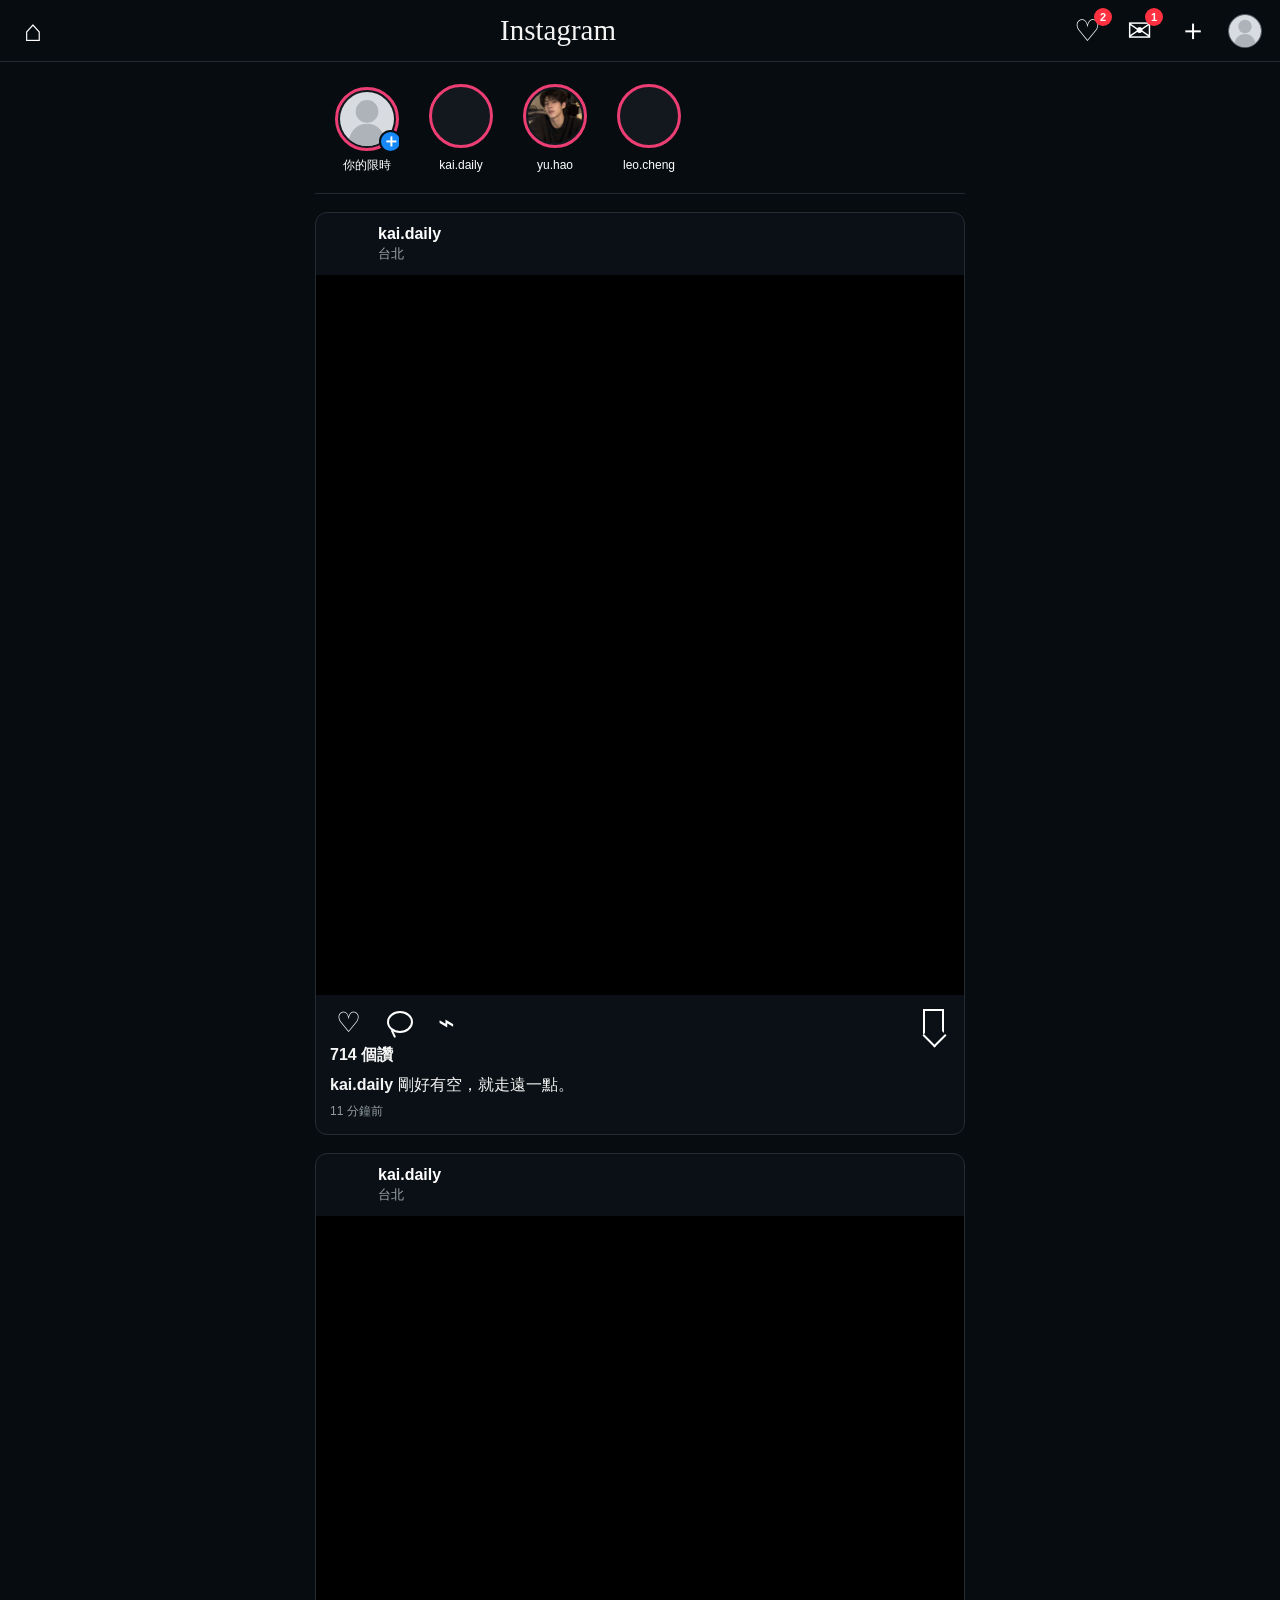
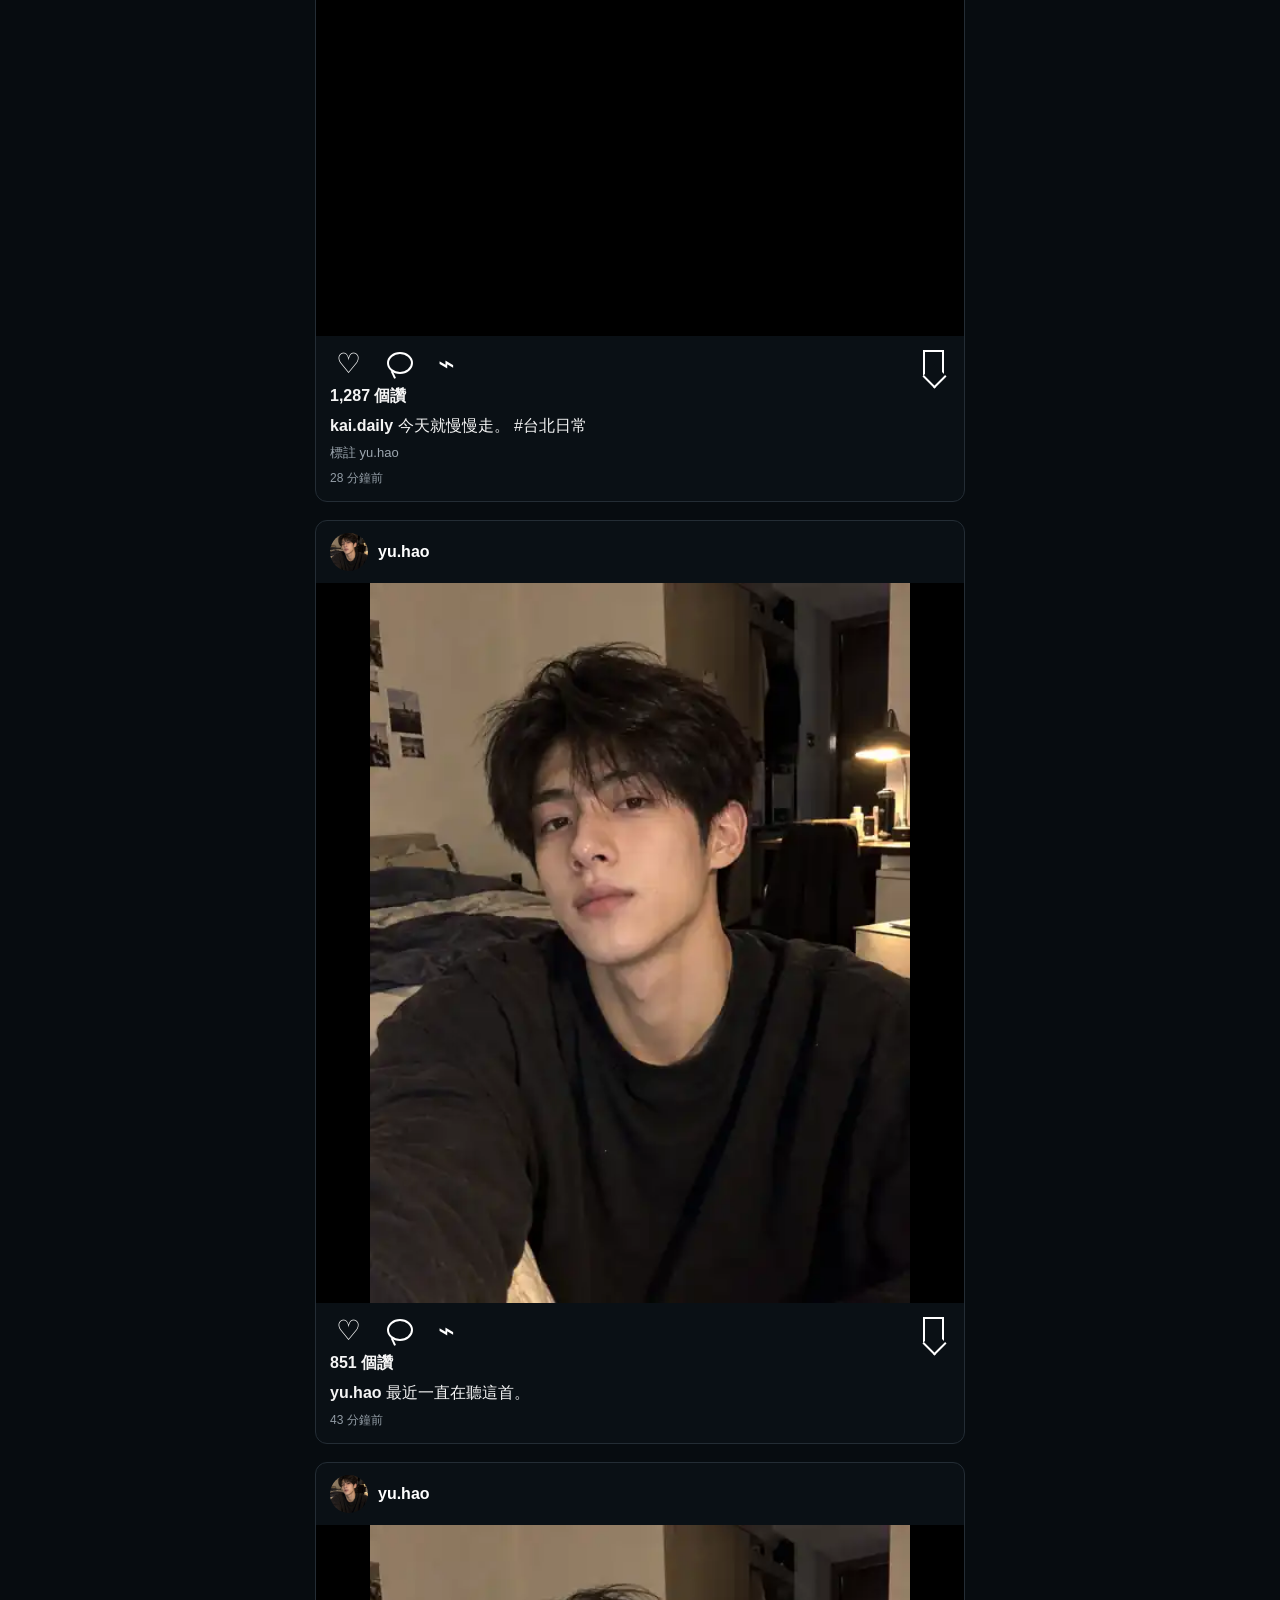
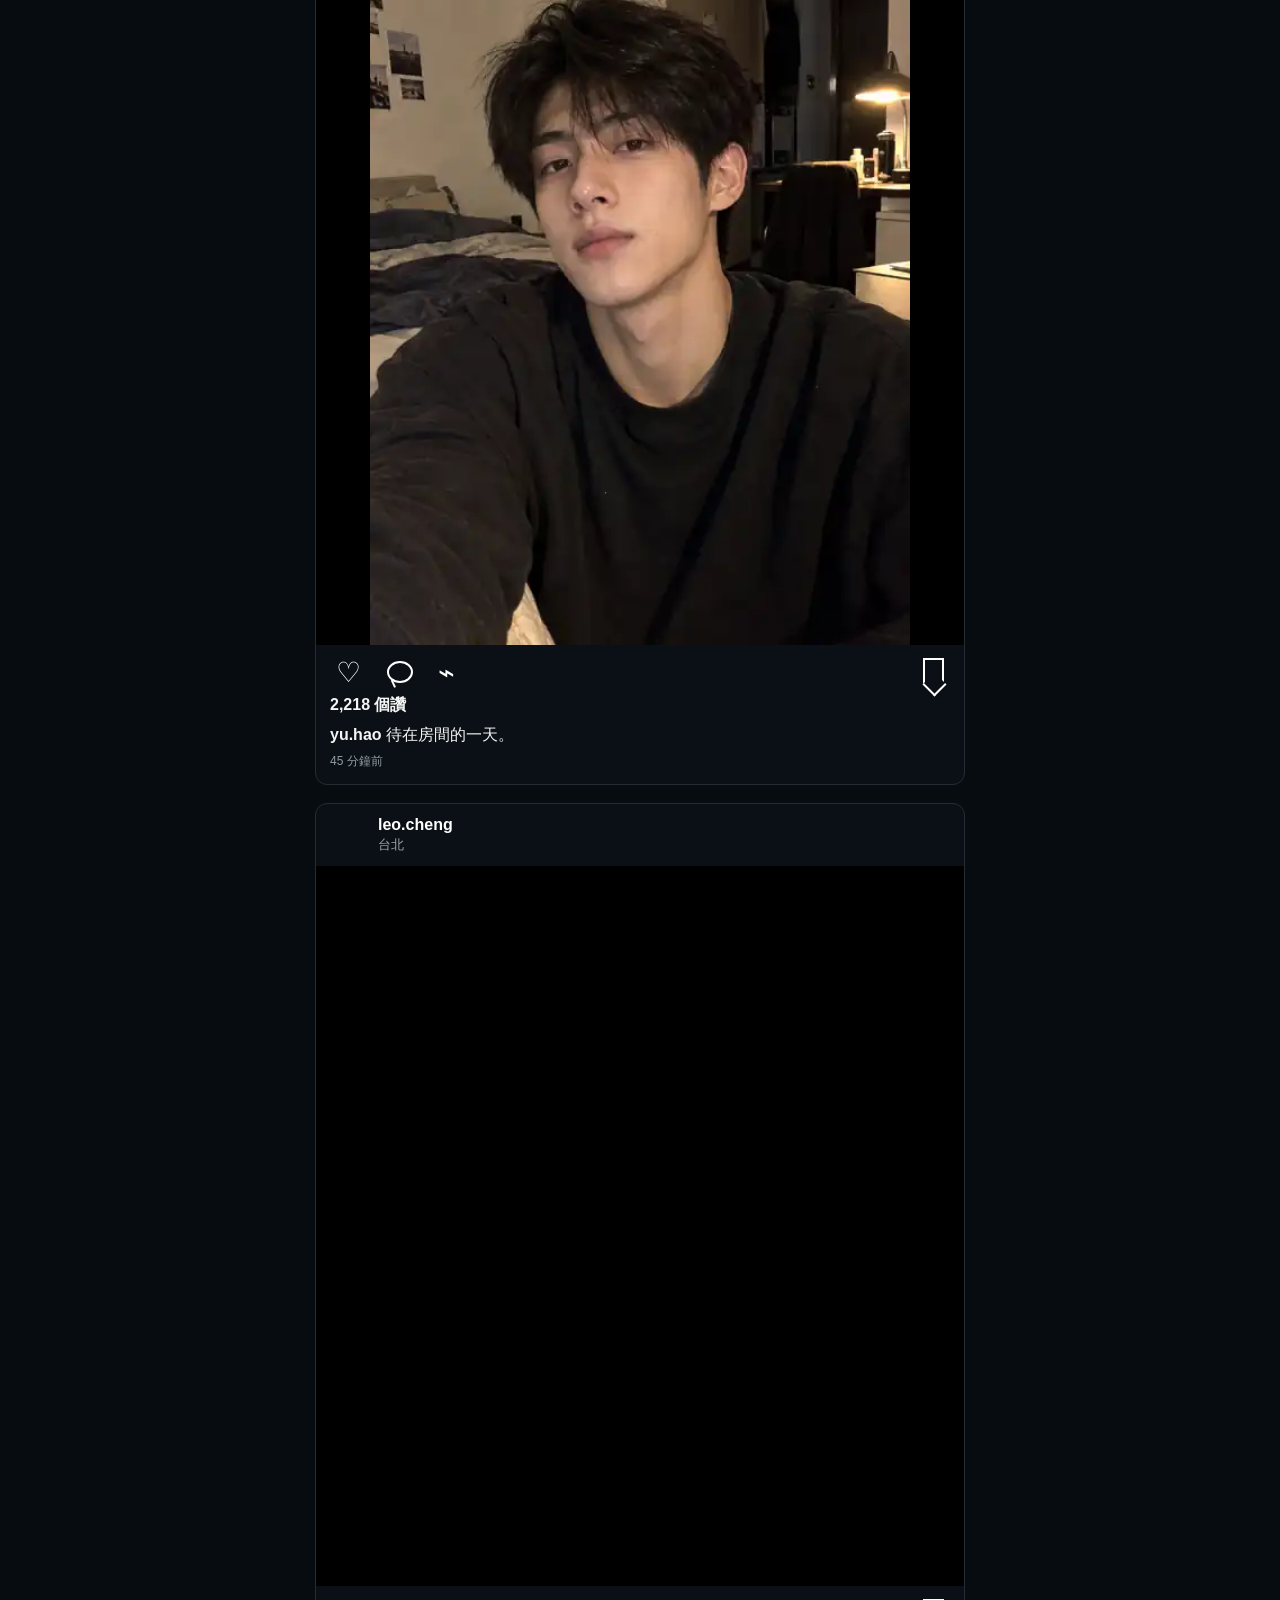
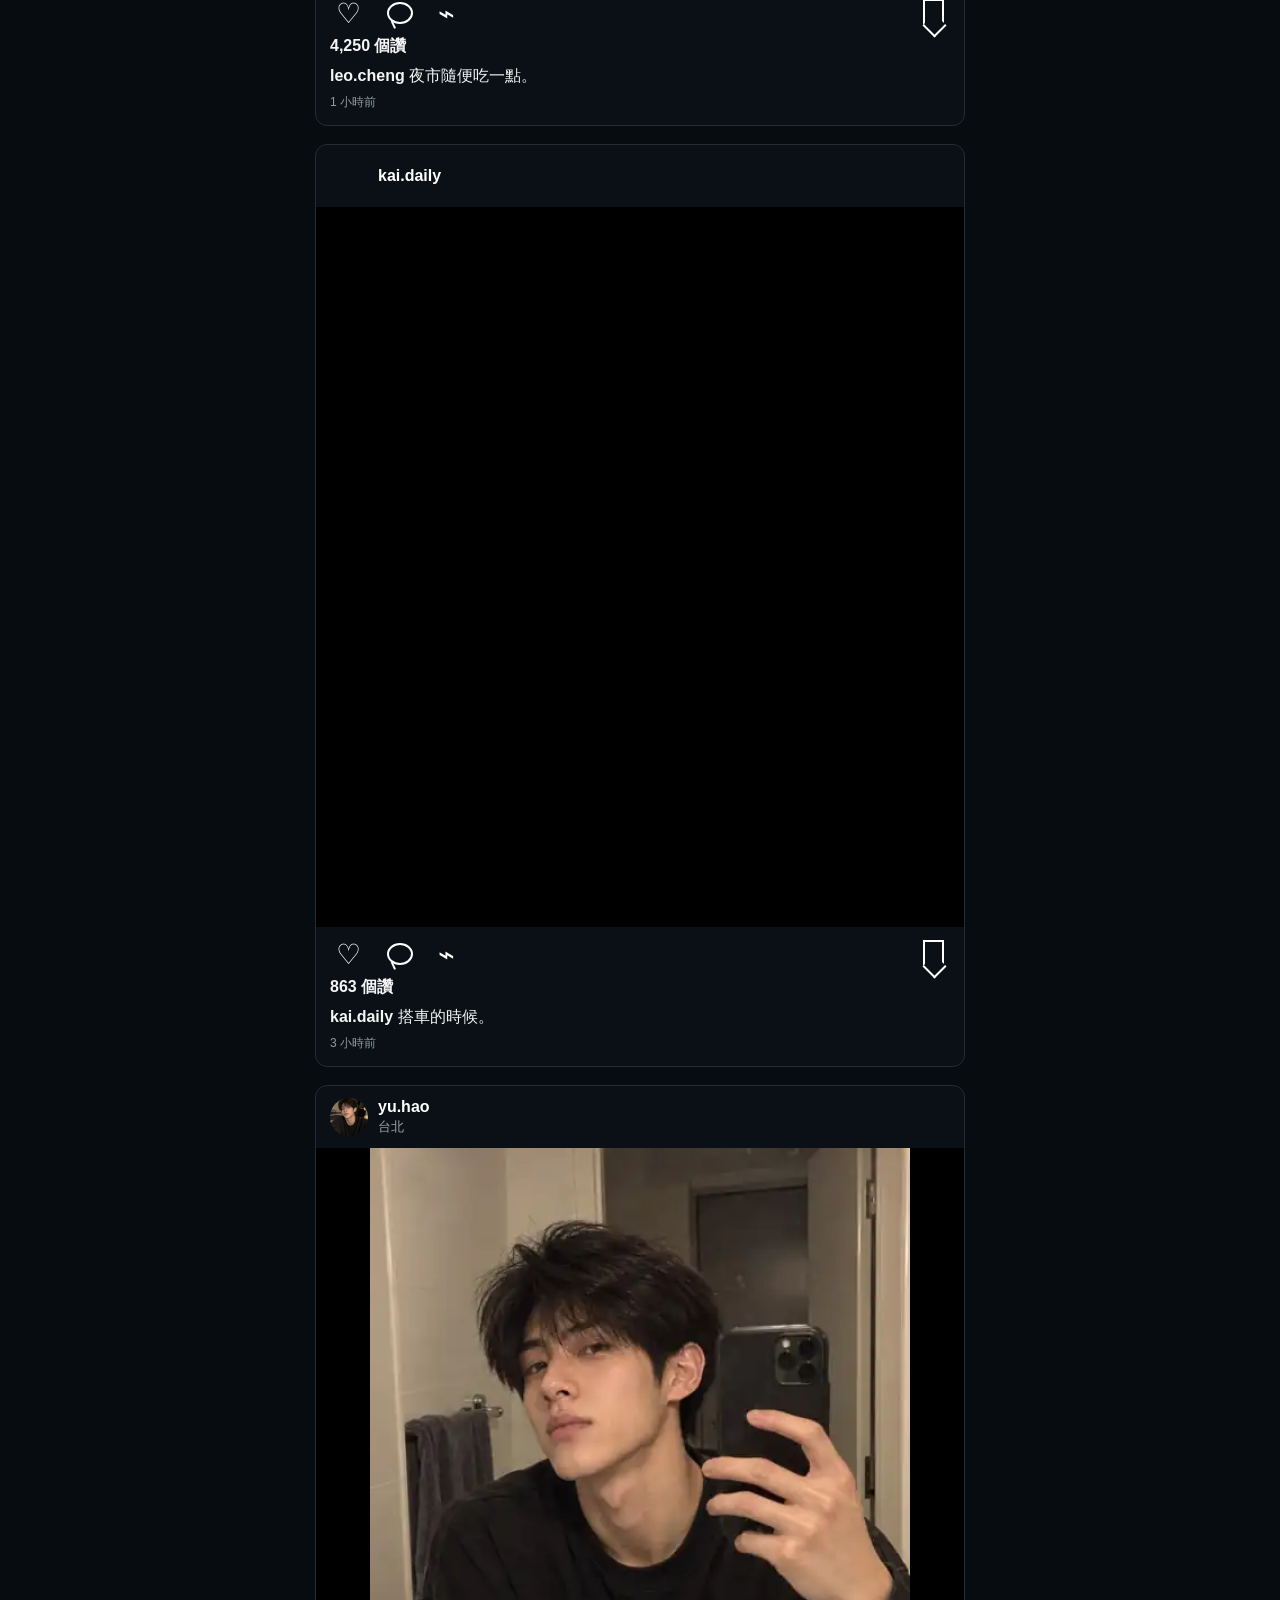
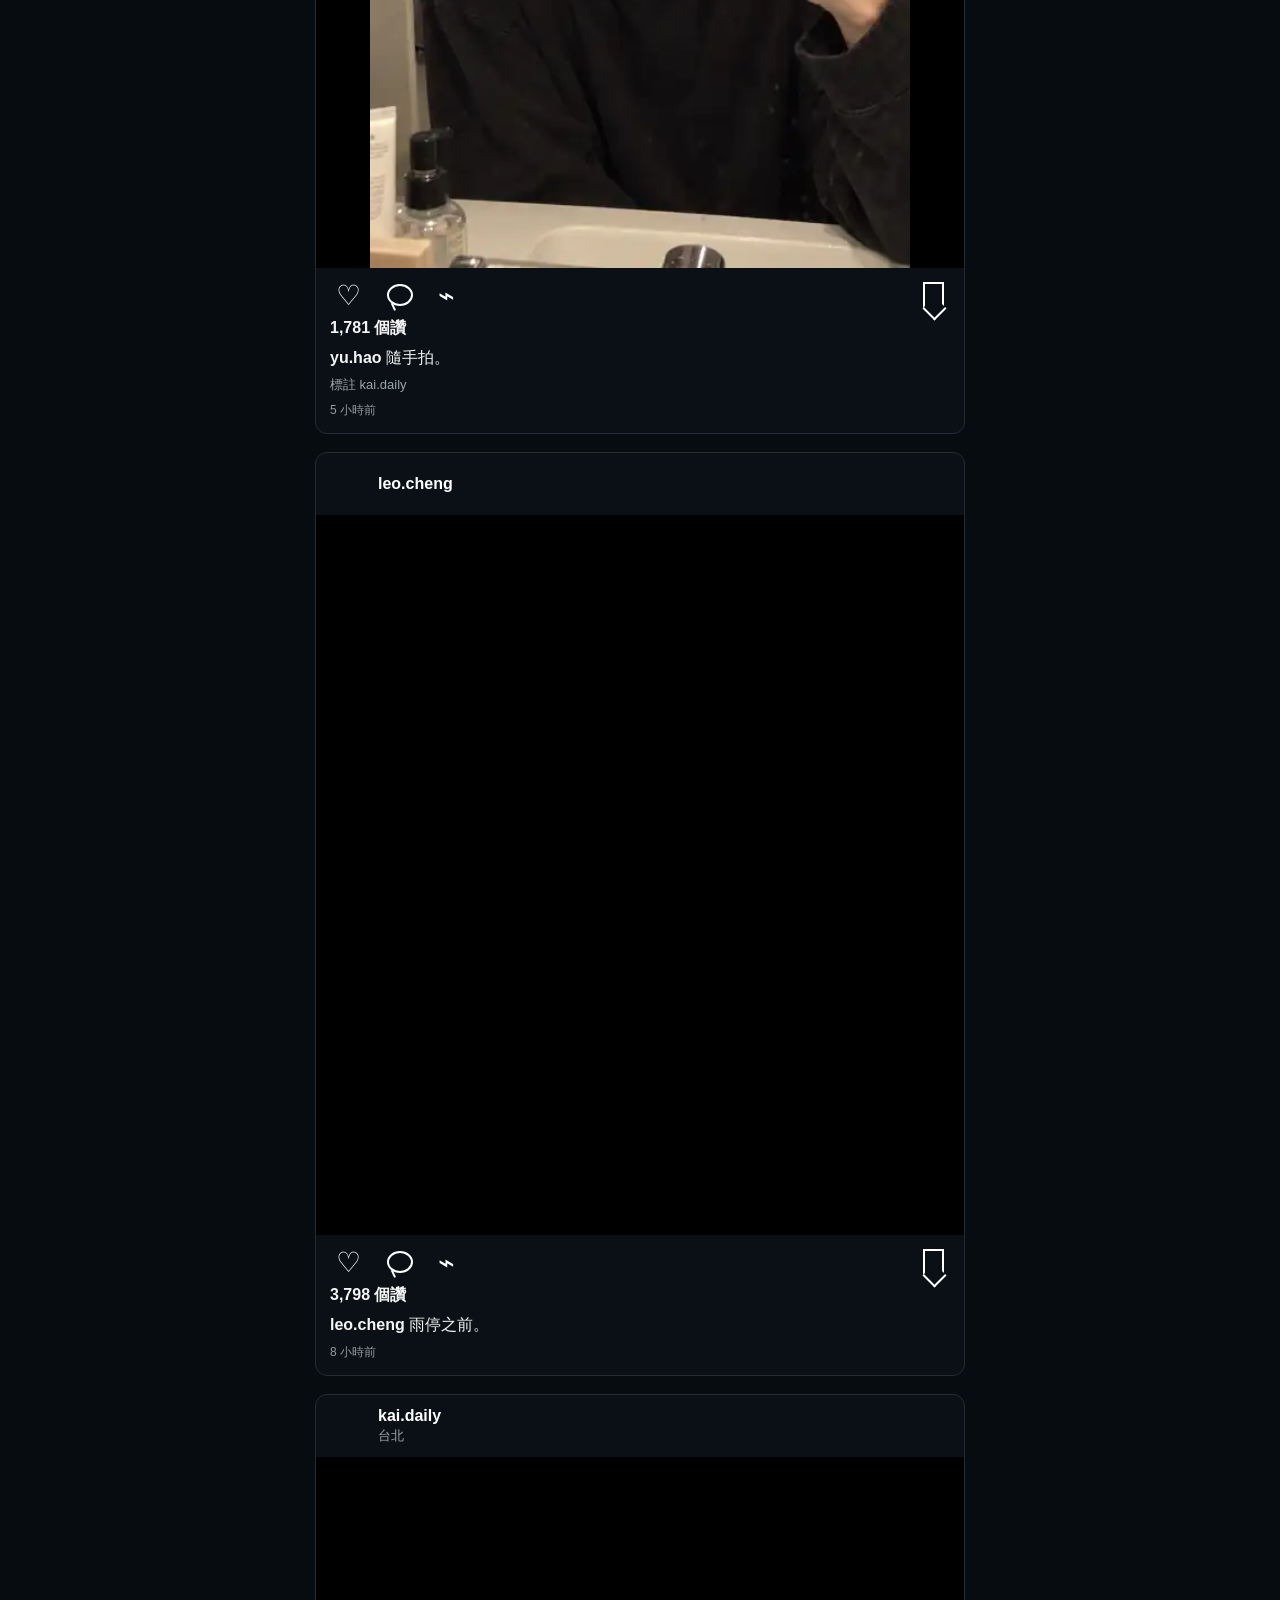
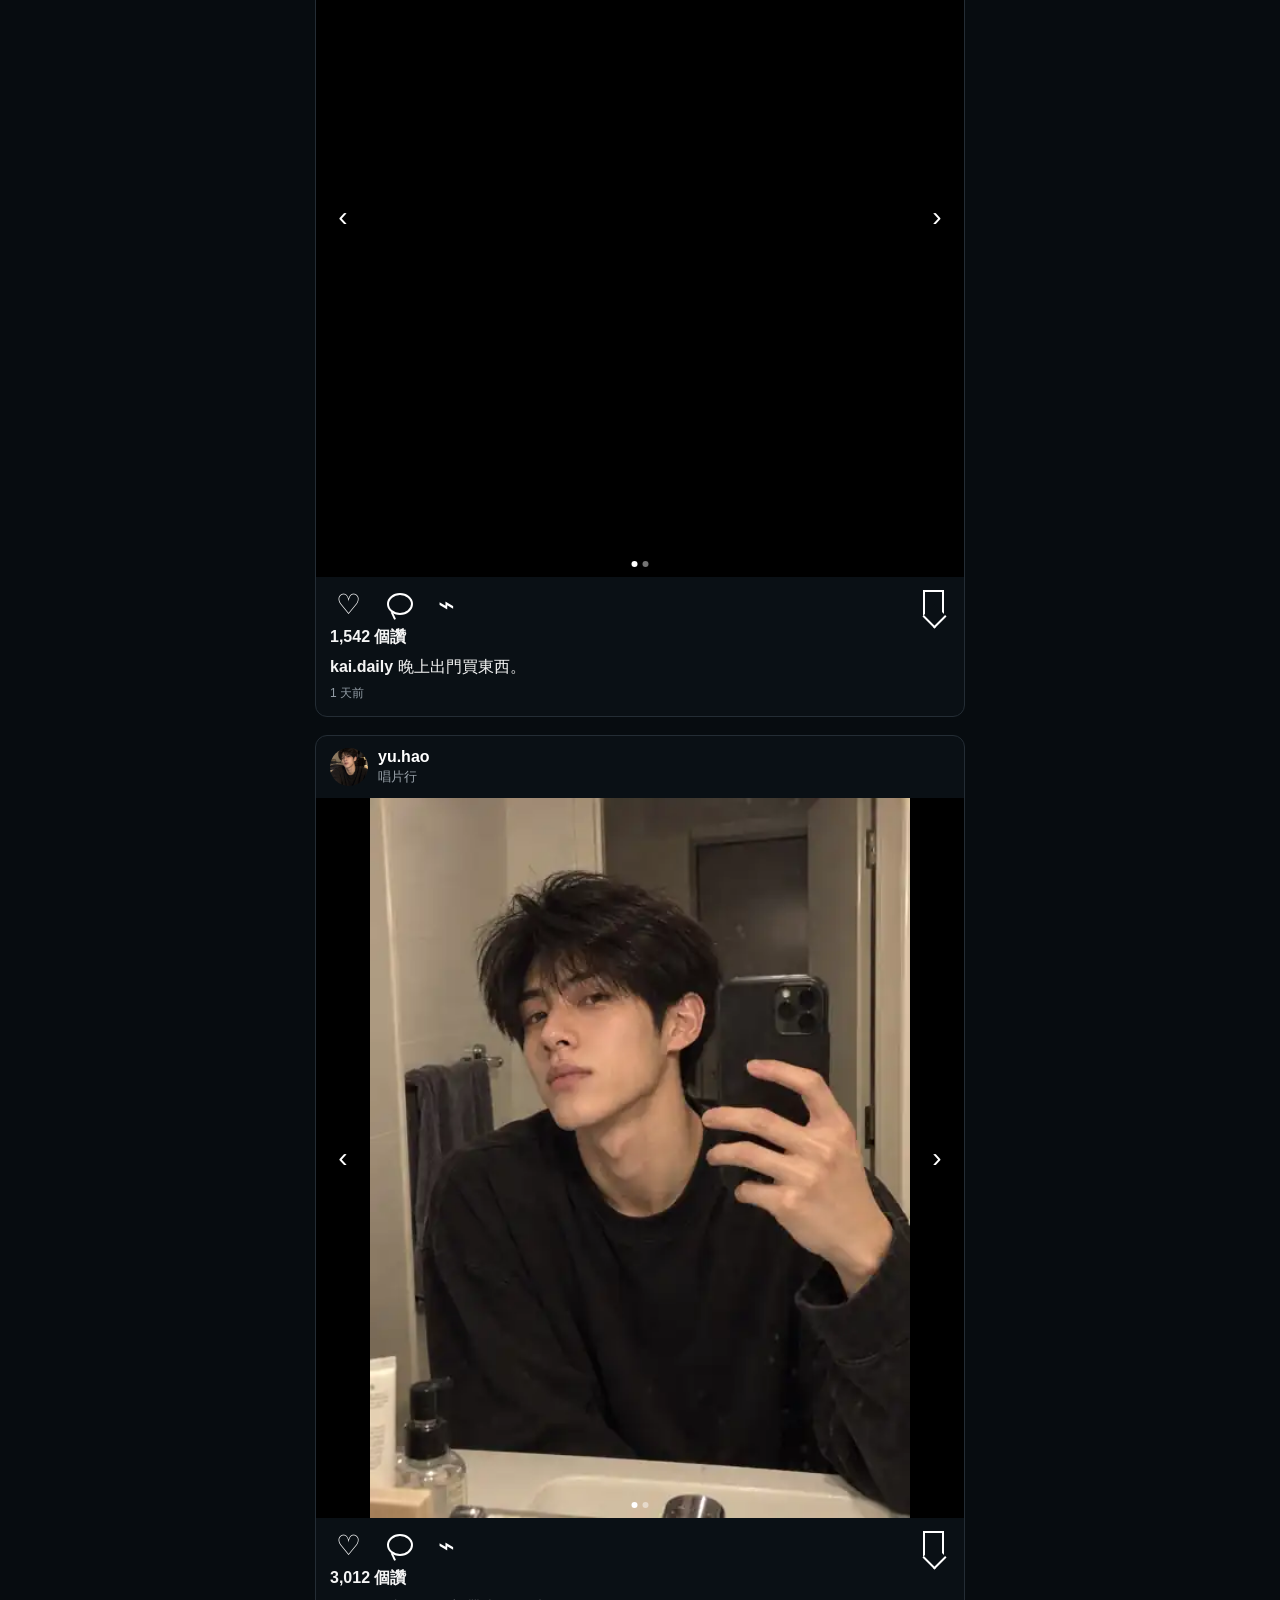
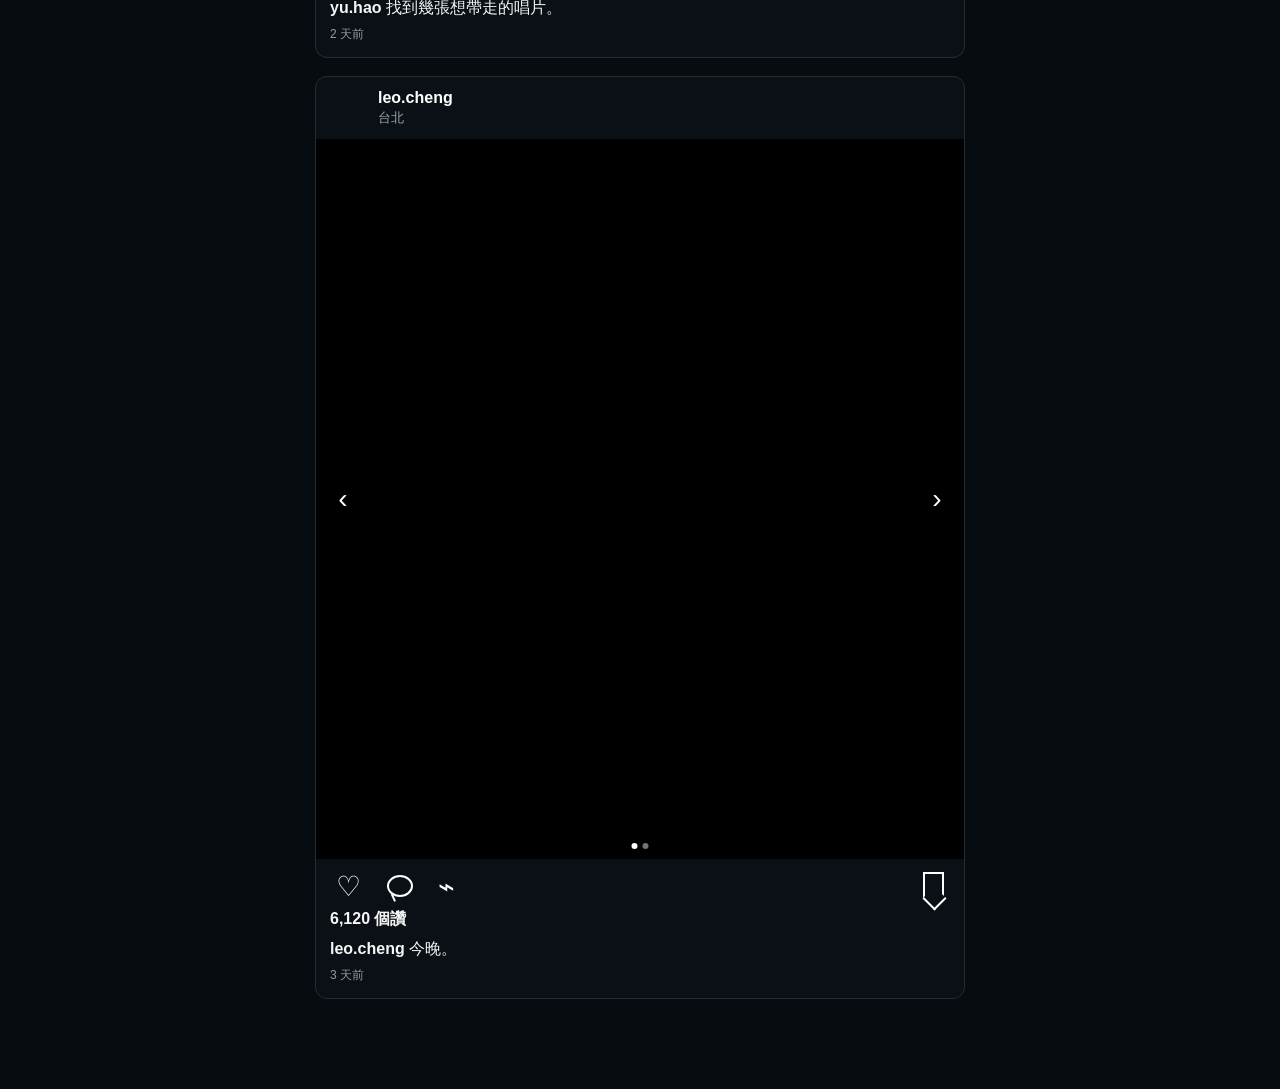
==== commit 3556b418: "Load split V1.7 world factory module" ====
--- a/index.html
+++ b/index.html
@@ -126,6 +126,7 @@
 <script src="social-data.js"></script>
 <script src="relationships.js"></script>
 <script src="social-engine.js"></script>
+<script src="world-factory.js"></script>
 <script src="world.js"></script>
 <script src="store.js"></script>
 <script src="editor-render.js"></script>
--- a/style.css
+++ b/style.css
@@ -28,3 +28,31 @@
 .notification-row span{line-height:1.4}.notification-row small{display:block;color:#909aa3;margin-top:3px}
 .notification-empty{padding:35px 18px;text-align:center;color:#929ca5}
 @media(max-width:700px){.story-viewer-image{object-fit:contain}.story-viewer-caption{bottom:70px}.notification-sheet{max-height:72vh}}
+
+
+/* V1.7 relationship + DM + reply UI */
+.relationship-status{margin-top:10px;color:#9ba5ad;font-size:13px}
+.comment-replying{display:flex;align-items:center;justify-content:space-between;gap:10px;padding:9px 16px;background:#18222b;border-top:1px solid #2b3741;color:#b8c0c7;font-size:13px}
+.comment-replying button{border:0;background:transparent;color:#fff;font-size:20px}
+.reply-meta{display:block;color:#7f8b95;margin-top:2px}
+.story-reply-form{position:absolute;left:12px;right:12px;bottom:14px;z-index:96;display:grid;grid-template-columns:42px 42px 42px 1fr 58px;gap:7px;align-items:center}
+.story-reply-form button{height:42px;border:0;border-radius:999px;background:rgba(18,25,32,.78);color:#fff}
+.story-reply-form input{height:42px;border:1px solid rgba(255,255,255,.35);border-radius:999px;background:rgba(18,25,32,.7);color:#fff;padding:0 15px;min-width:0}
+.story-reply-form input::placeholder{color:#c1c7cc}
+.dm-page{background:#070c10}
+.dm-inbox-list{width:min(720px,100%);margin:auto;padding-bottom:80px}
+.dm-inbox-row{width:100%;display:grid;grid-template-columns:56px 1fr auto;gap:12px;align-items:center;border:0;border-bottom:1px solid #202a32;background:#070c10;color:#fff;padding:14px 18px;text-align:left}
+.dm-inbox-row img{width:56px;height:56px;border-radius:50%;object-fit:cover}
+.dm-inbox-row span{display:grid;gap:4px;min-width:0}
+.dm-inbox-row small{color:#939da5;white-space:nowrap;overflow:hidden;text-overflow:ellipsis}
+.dm-inbox-row>b{min-width:22px;height:22px;border-radius:999px;background:#1688f8;font:700 12px/22px Arial;text-align:center}
+.dm-chat-user{display:flex;align-items:center;justify-content:center;gap:8px;border:0;background:transparent;color:#fff}
+.dm-chat-user img{width:34px;height:34px;border-radius:50%;object-fit:cover}
+.dm-messages{height:calc(100vh - 126px);overflow:auto;padding:18px;display:flex;flex-direction:column;gap:9px}
+.dm-message{max-width:min(76%,520px);padding:10px 13px;border-radius:18px;line-height:1.4;white-space:pre-wrap}
+.dm-message.mine{align-self:flex-end;background:#2667ff}
+.dm-message.theirs{align-self:flex-start;background:#202a32}
+.dm-form{height:64px;display:flex;gap:8px;padding:10px 14px;border-top:1px solid #24303a;background:#070c10;position:sticky;bottom:0}
+.dm-form input{flex:1;border:1px solid #394752;border-radius:999px;background:#151d24;color:#fff;padding:0 15px}
+.dm-form button{border:0;border-radius:999px;background:#1688f8;color:#fff;padding:0 16px;font-weight:700}
+@media(max-width:700px){.story-reply-form{grid-template-columns:38px 38px 38px 1fr 54px;gap:5px}.story-reply-form button,.story-reply-form input{height:38px}.dm-messages{height:calc(100vh - 120px)}}
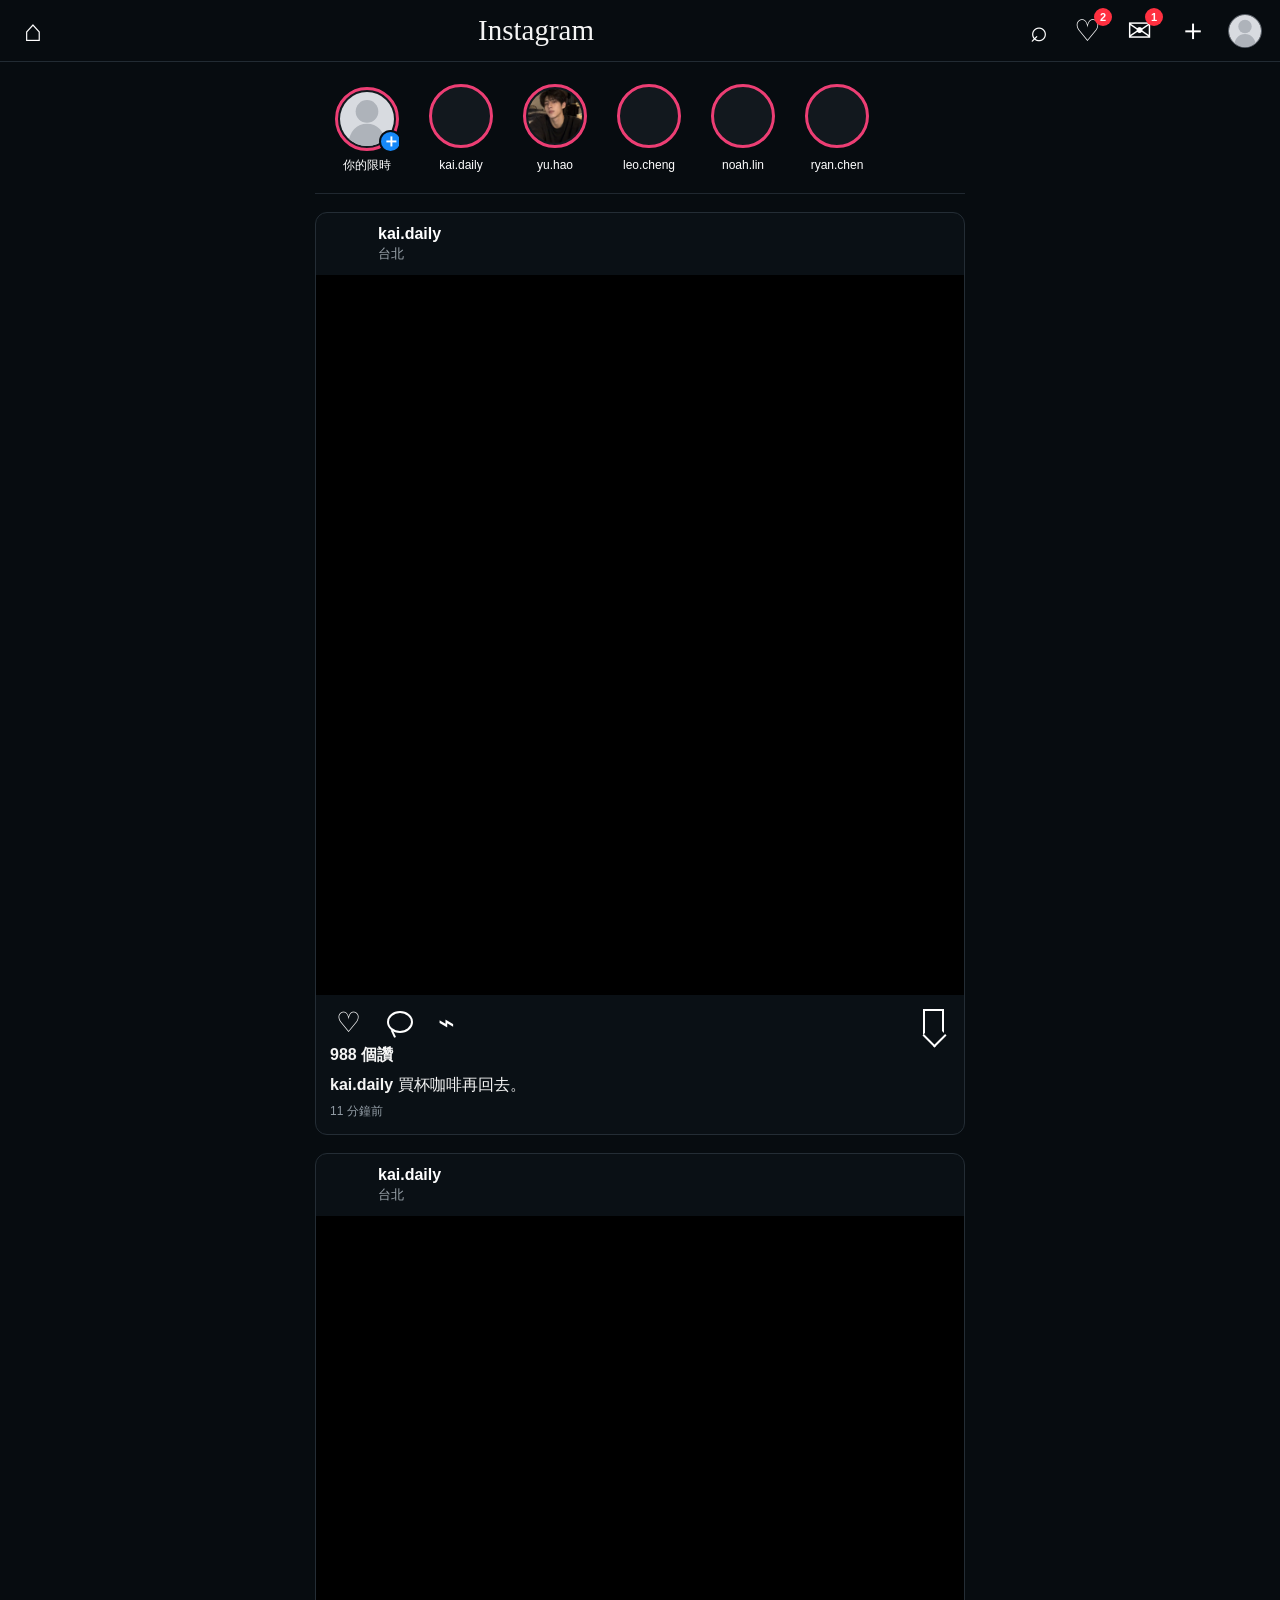
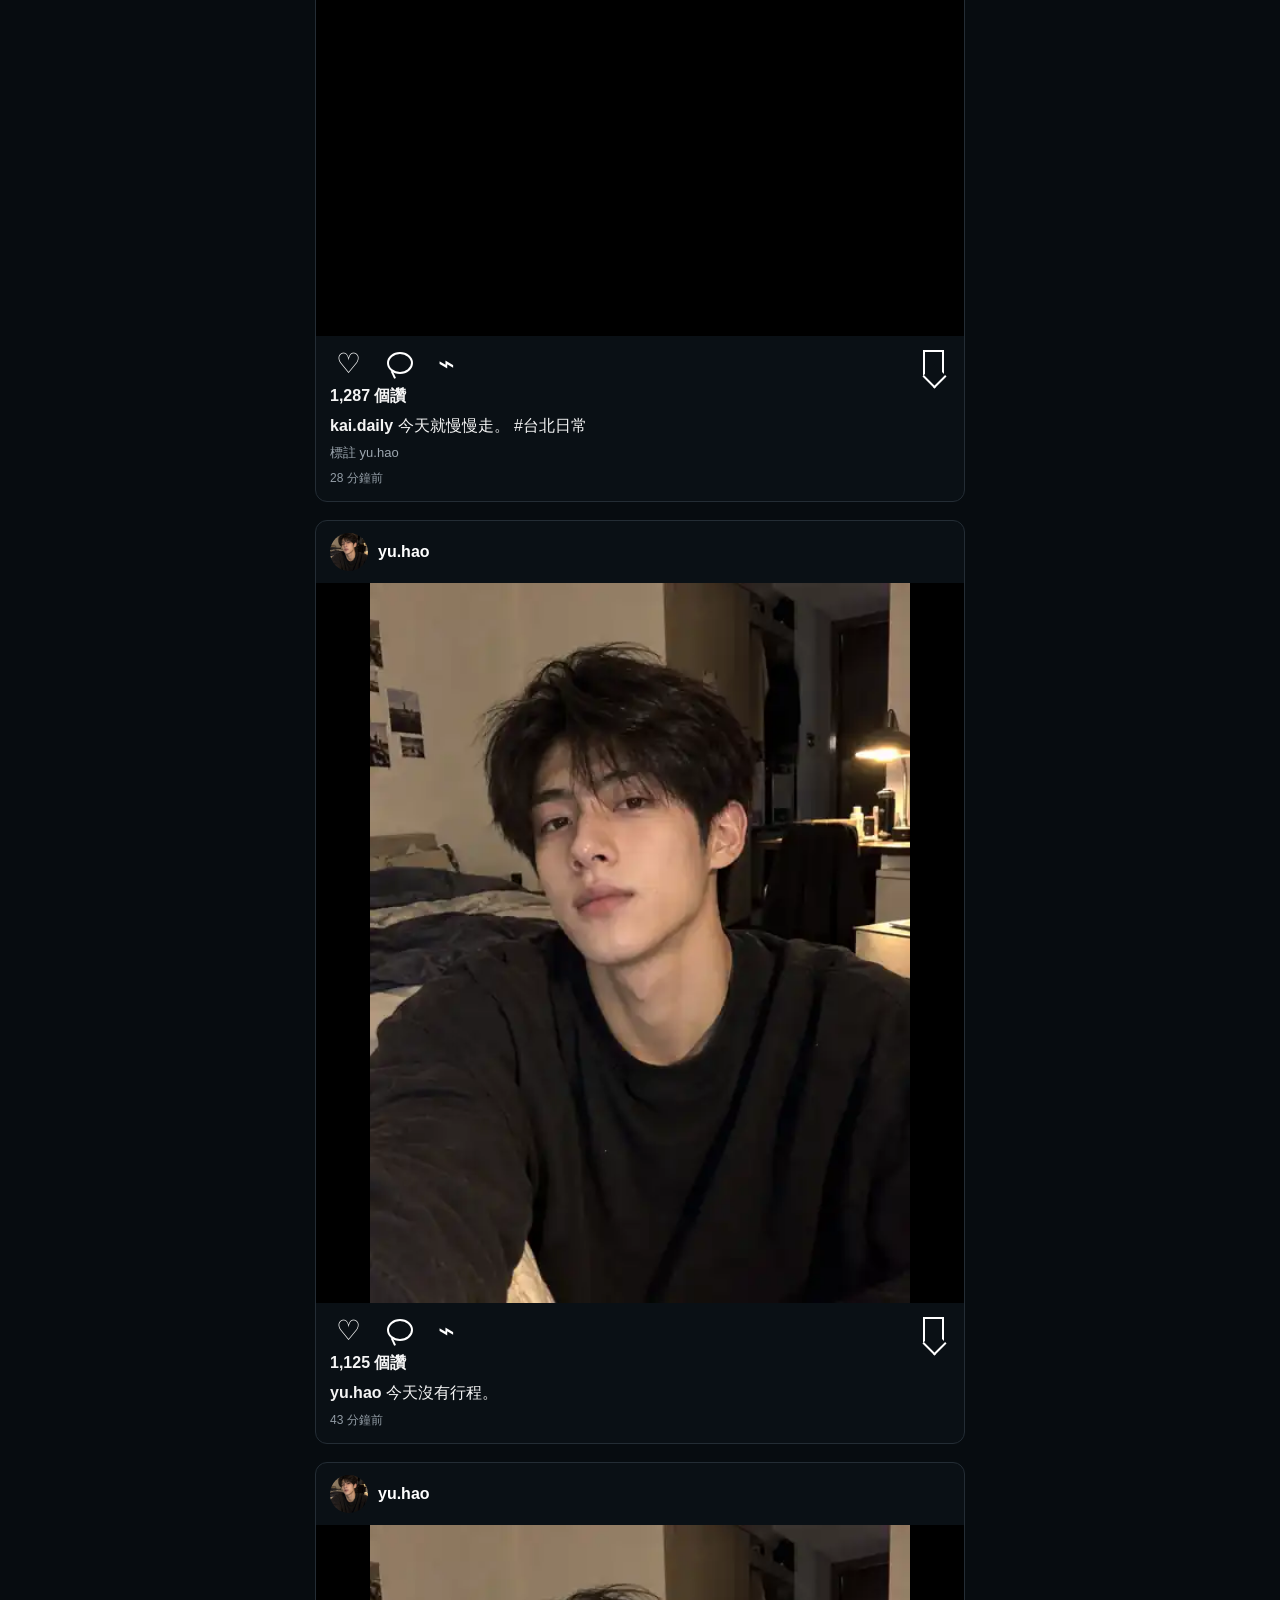
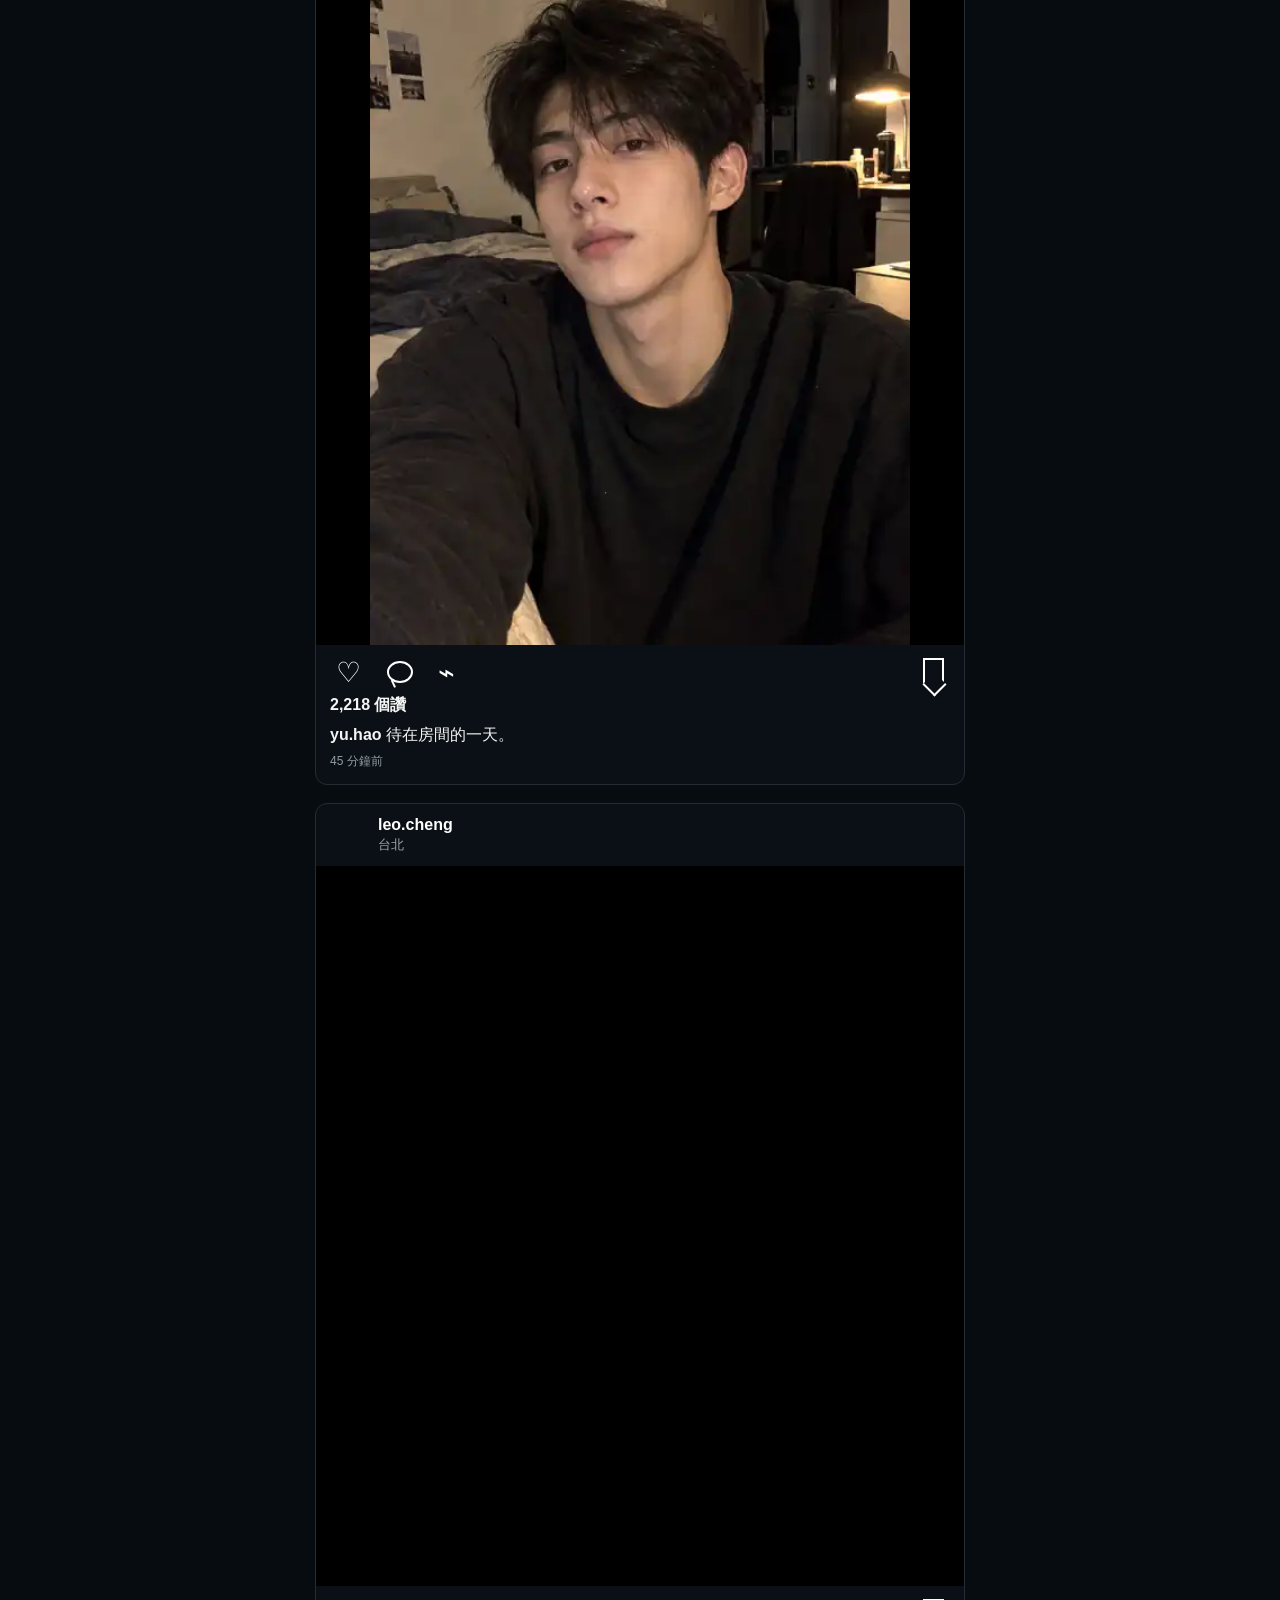
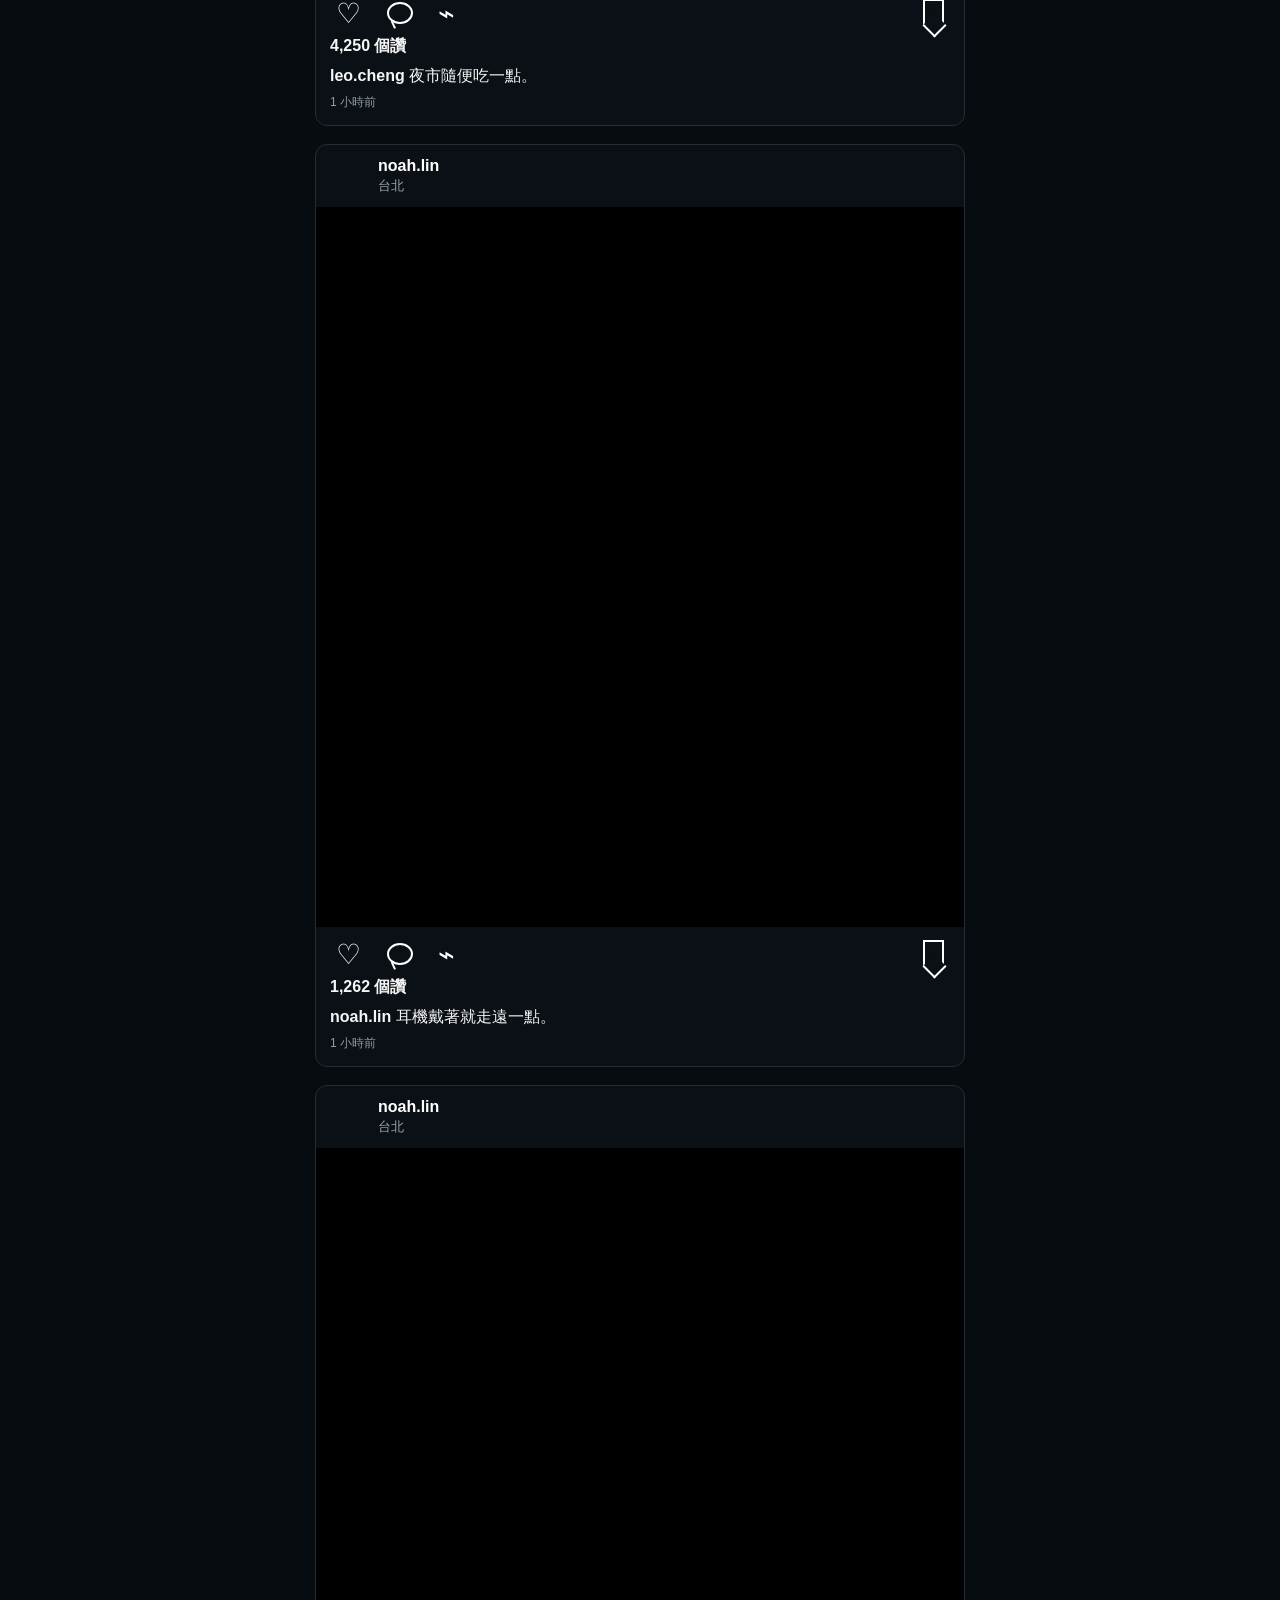
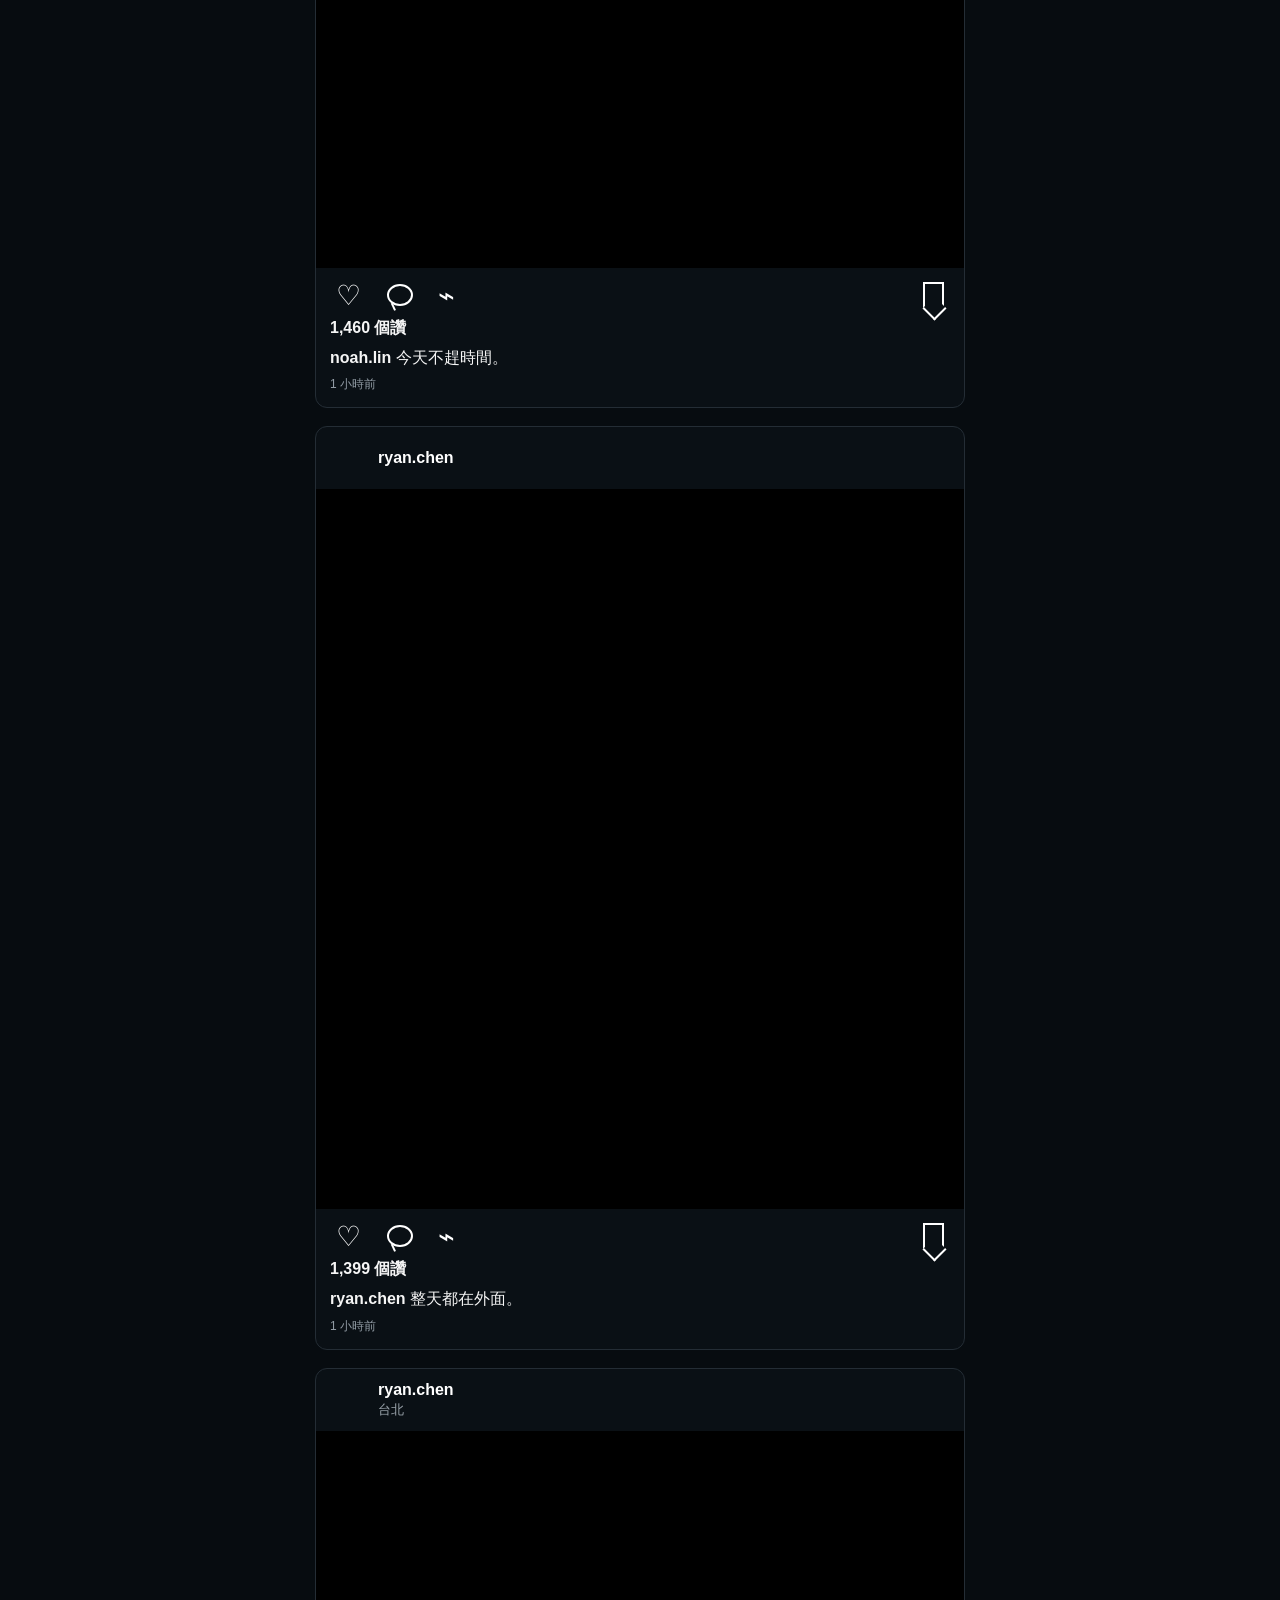
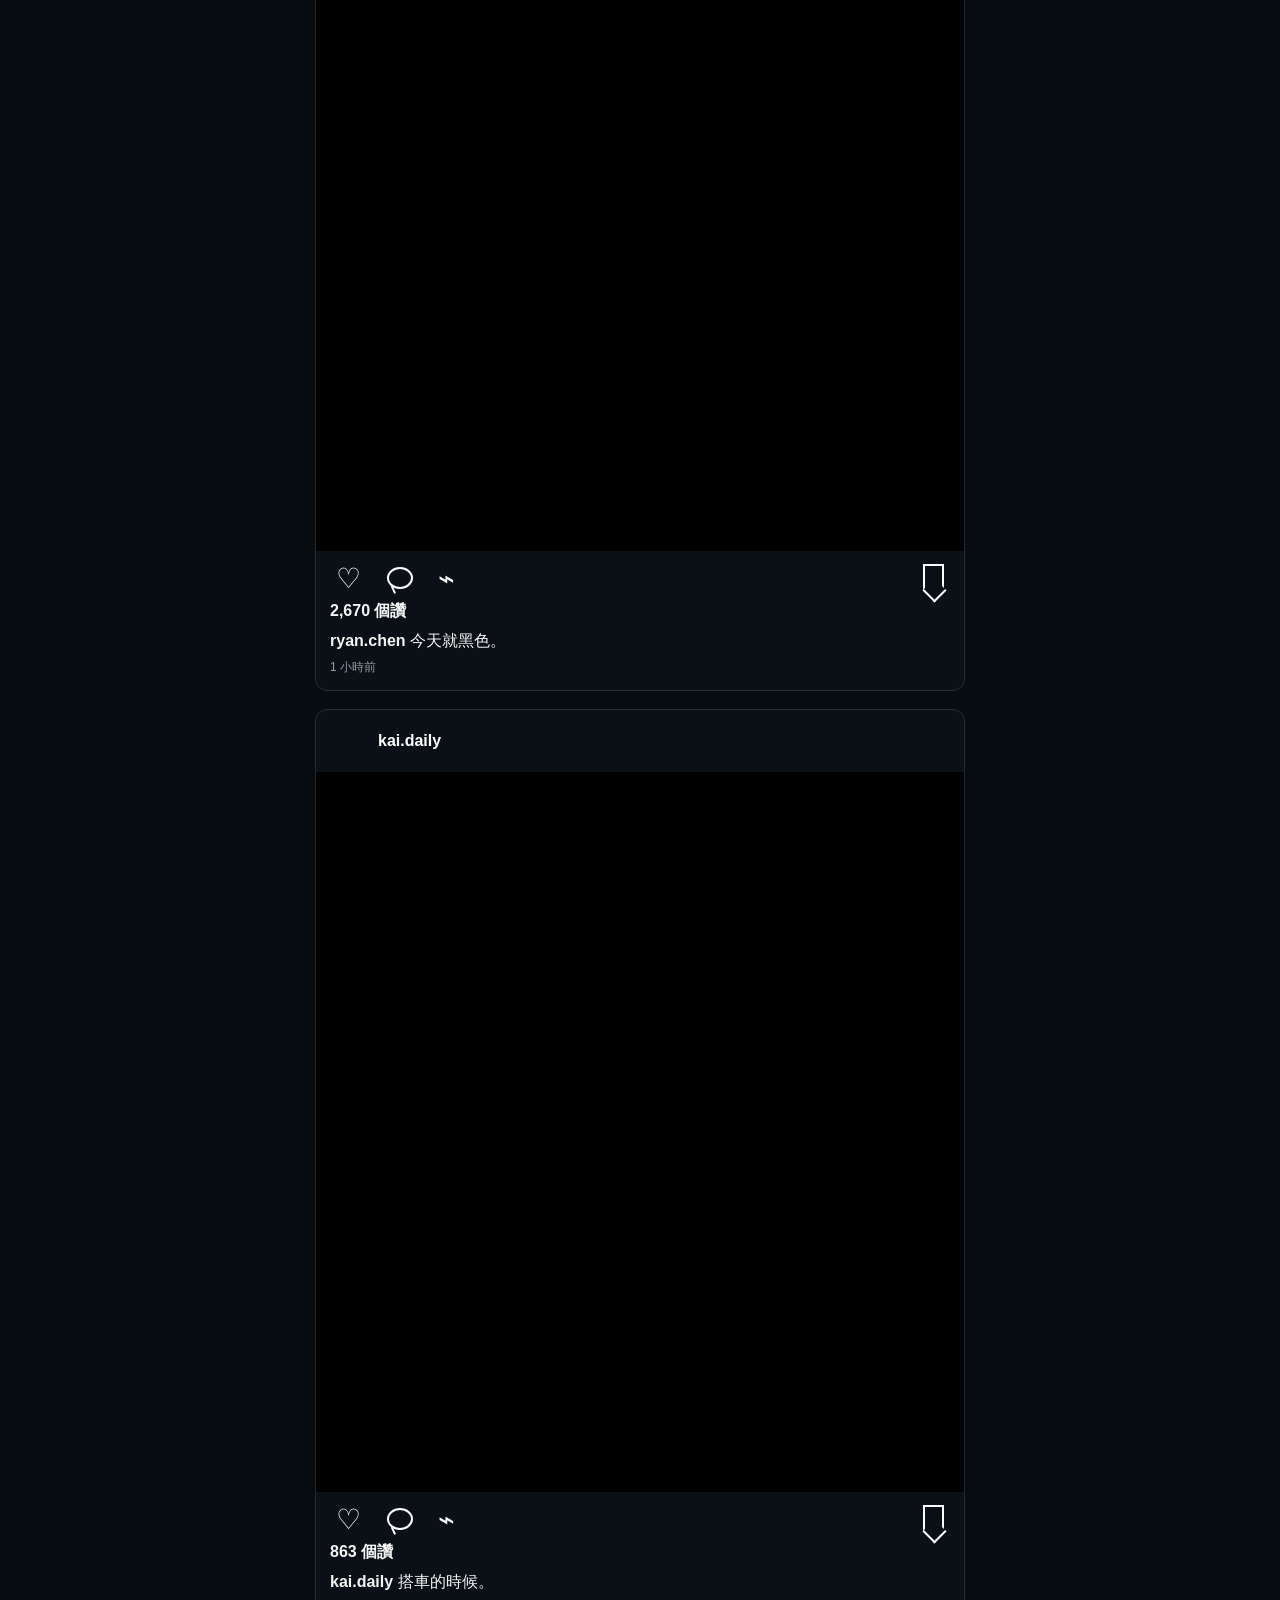
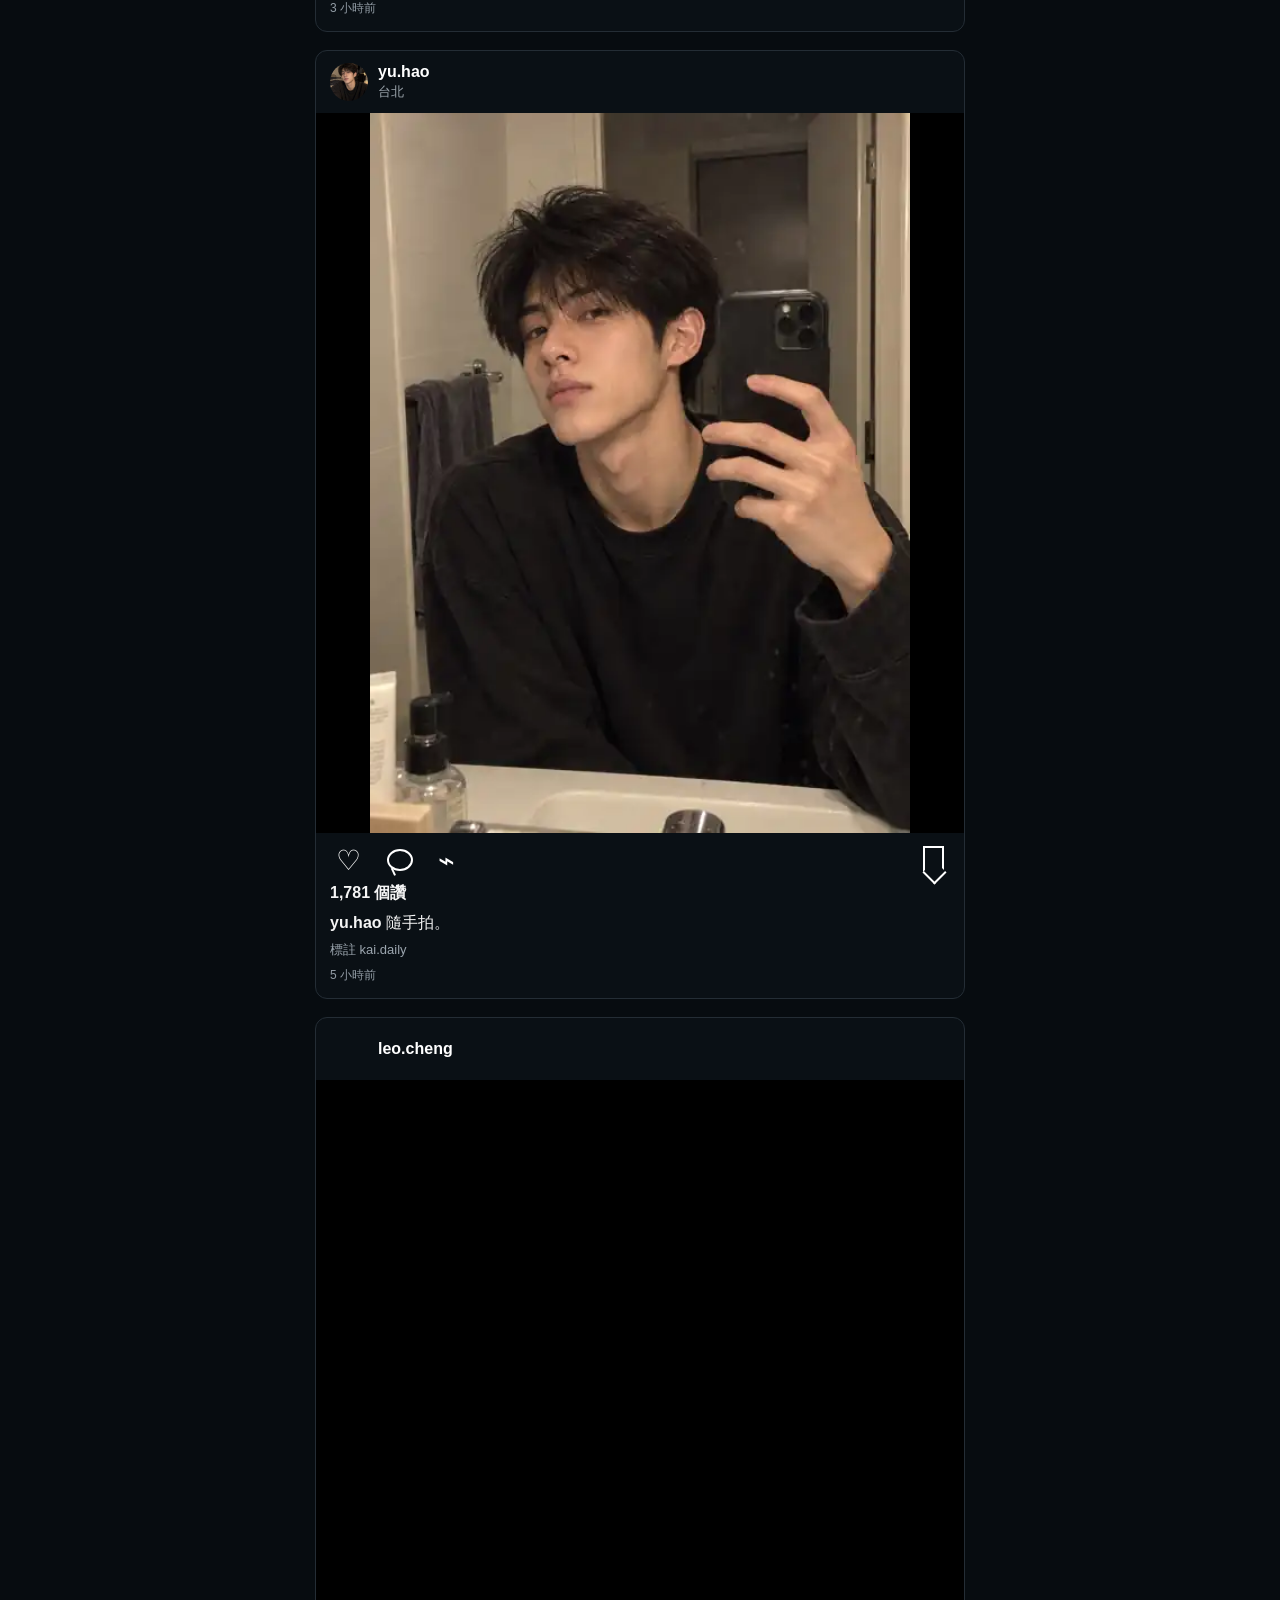
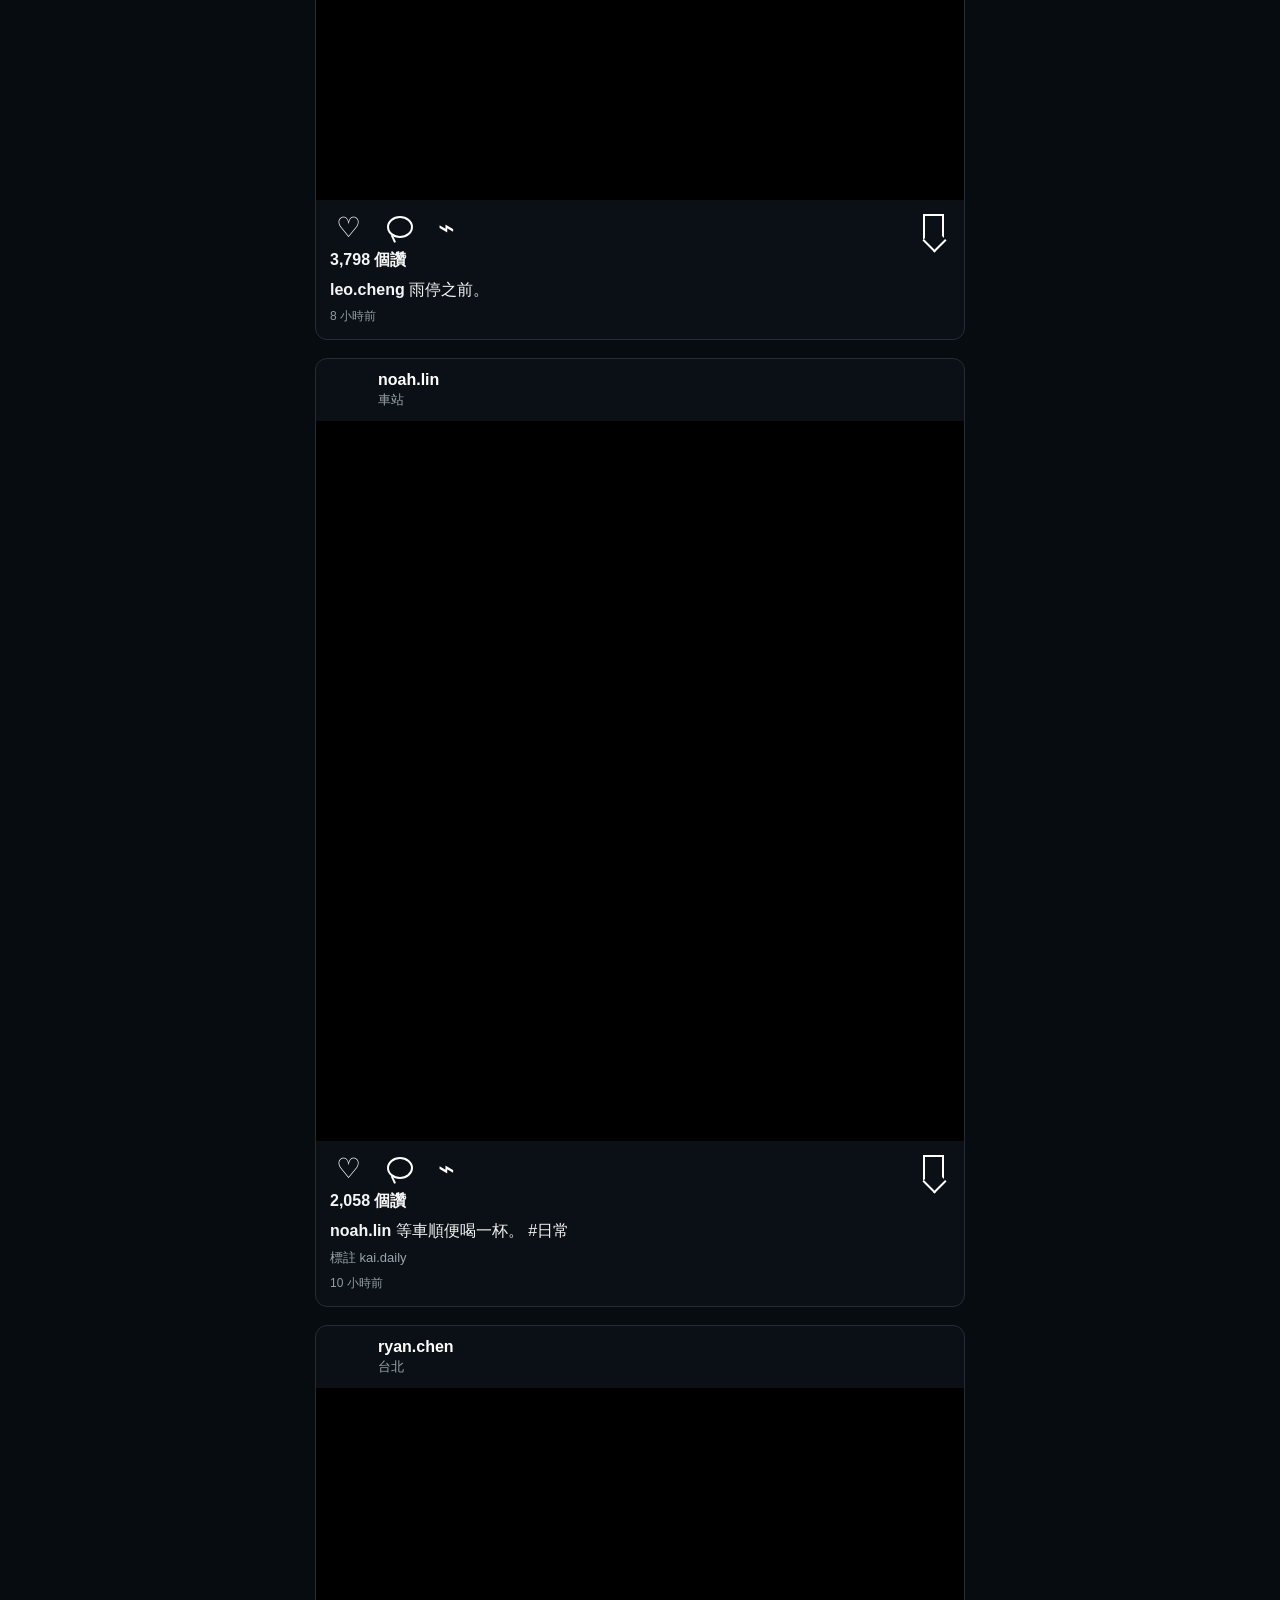
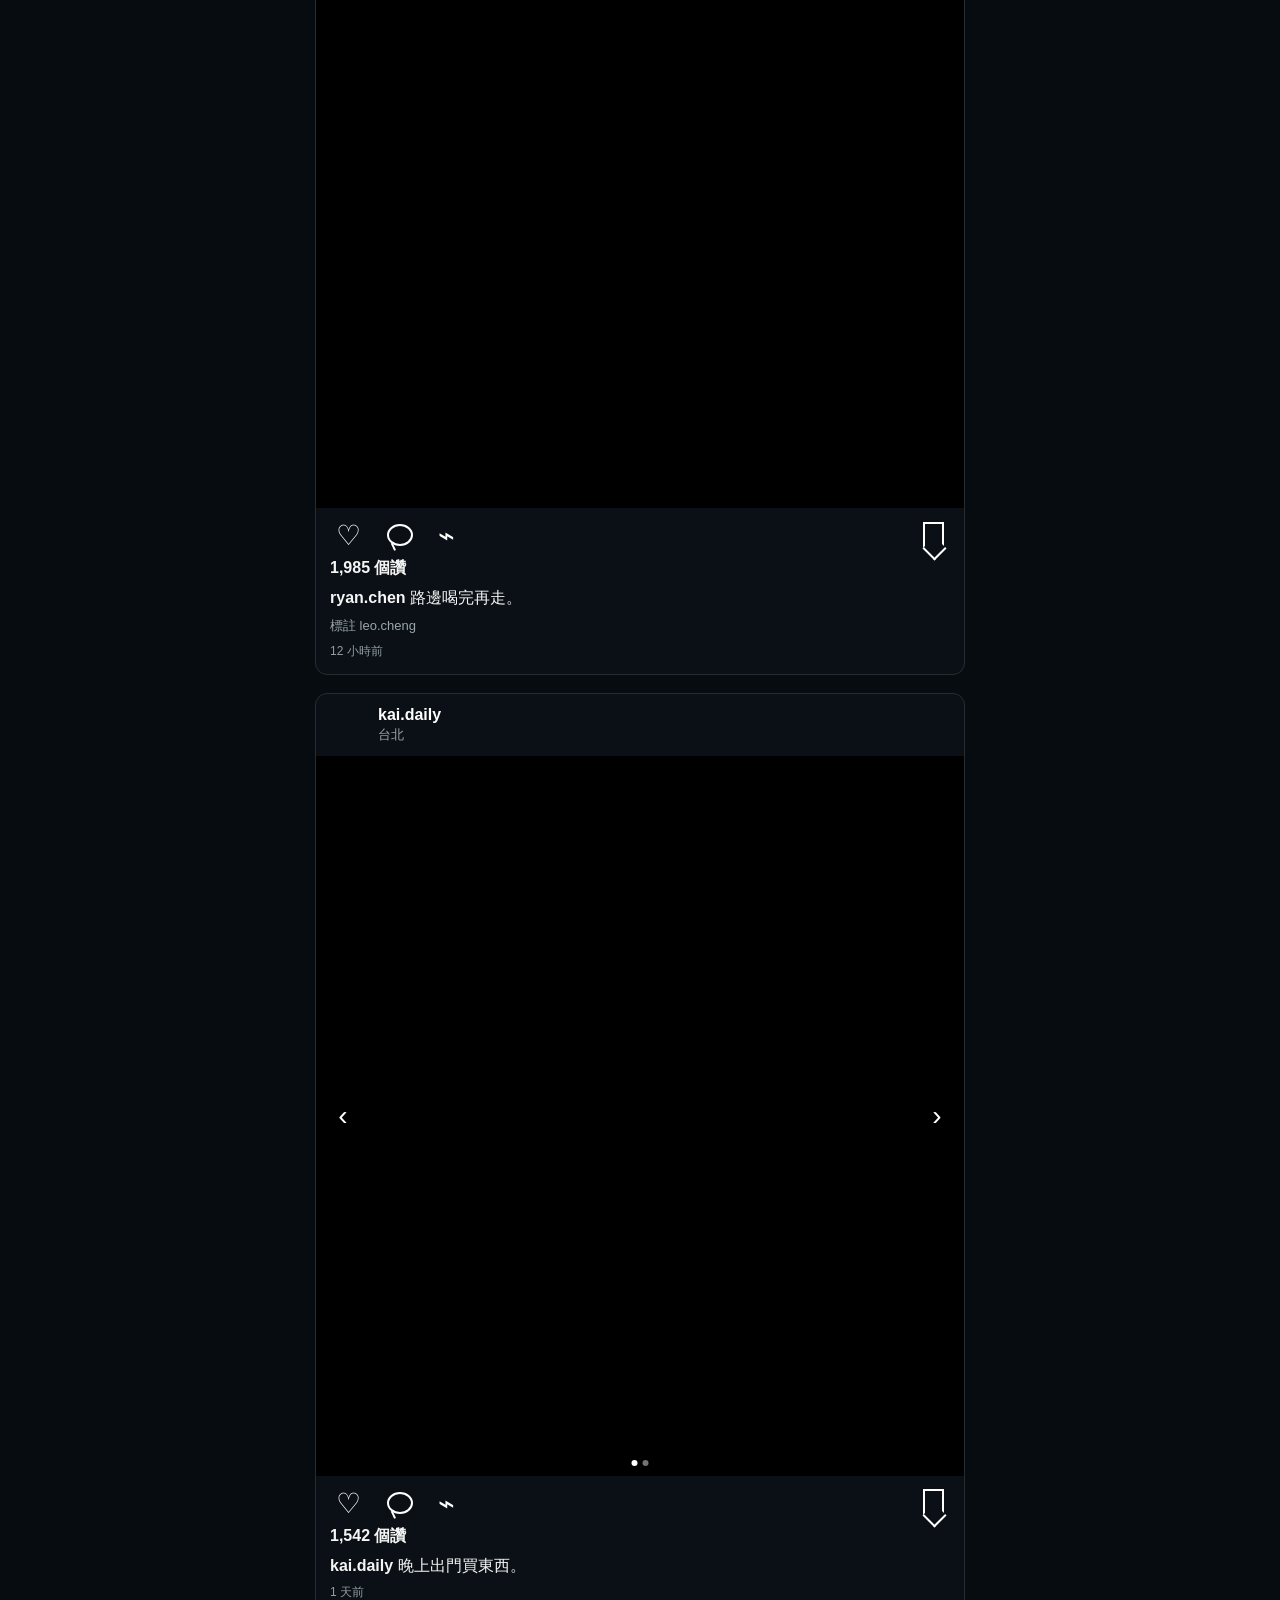
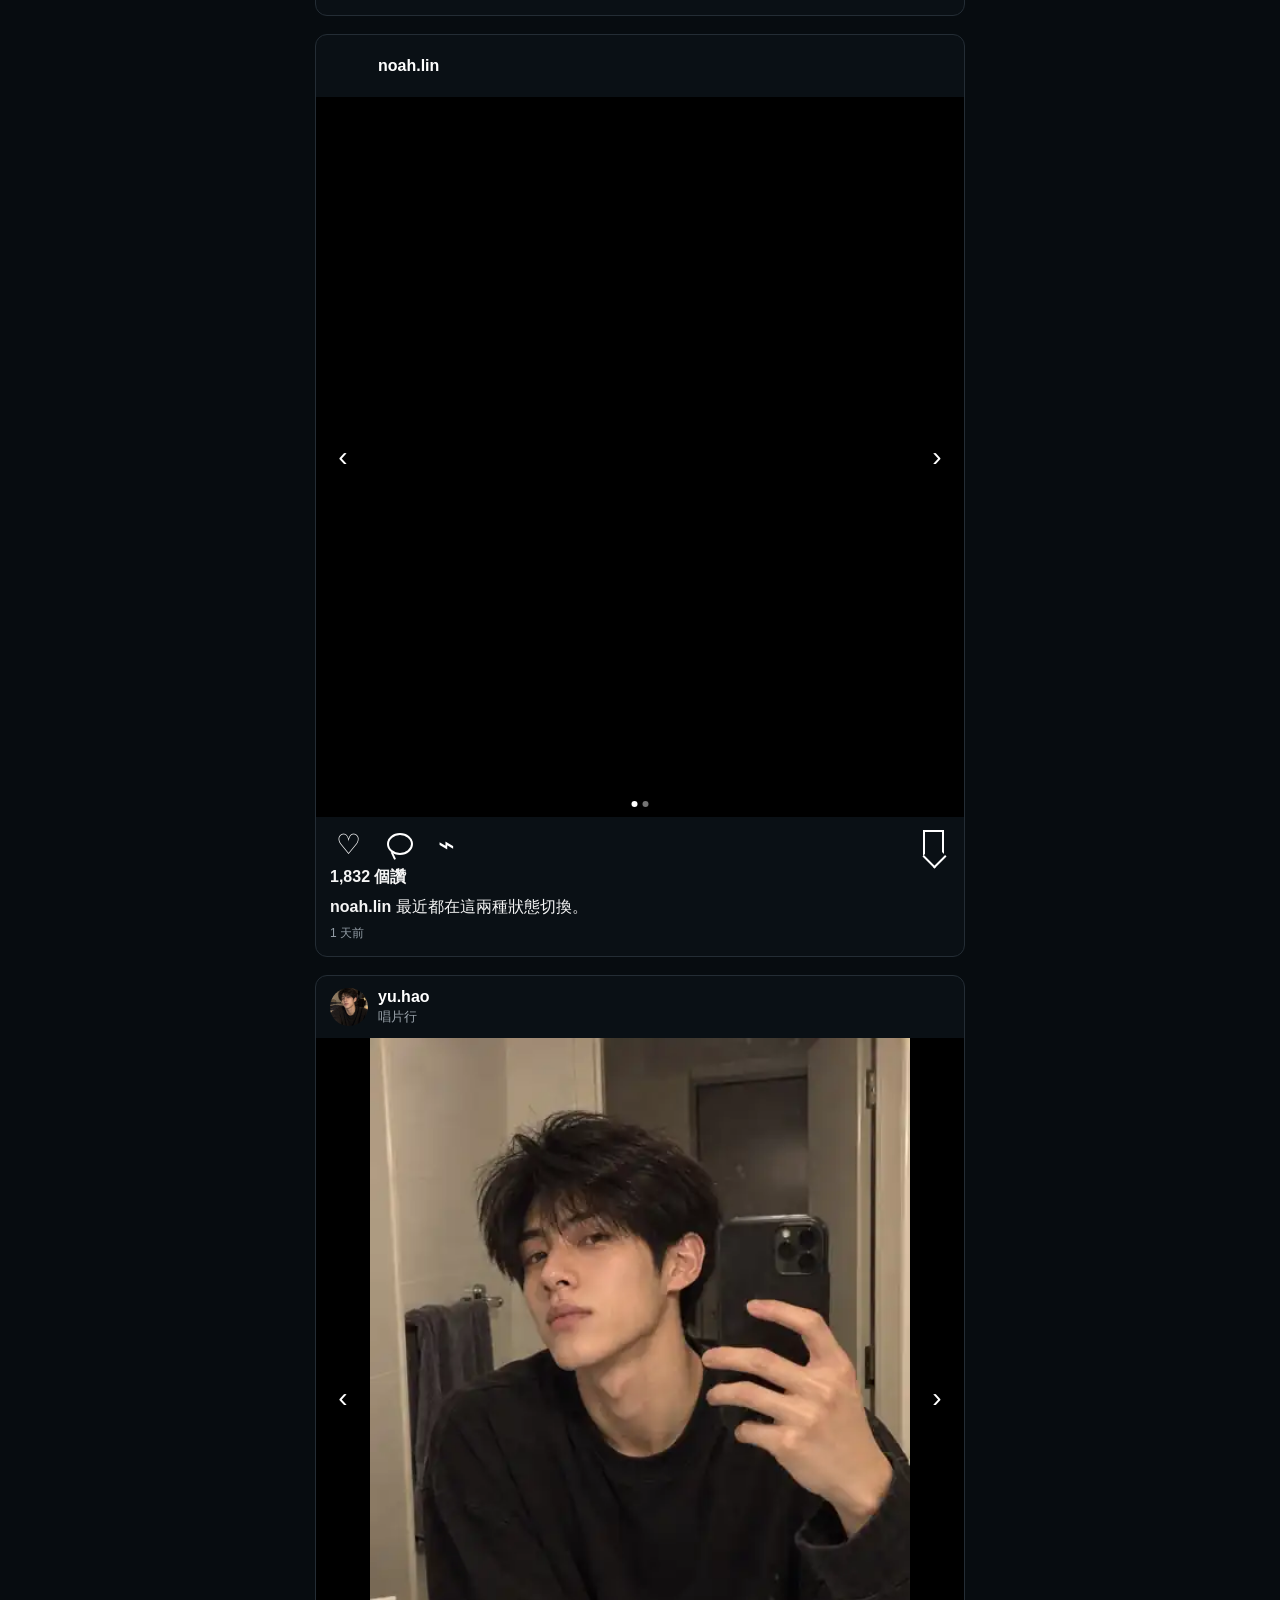
==== commit 3061170c: "Add V1.8 Explore, search and profile highlights UI" ====
--- a/index.html
+++ b/index.html
@@ -3,7 +3,7 @@
 <head>
   <meta charset="utf-8">
   <meta name="viewport" content="width=device-width,initial-scale=1,viewport-fit=cover">
-  <title>Virtual Instagram V1.6</title>
+  <title>Virtual Instagram V1.8</title>
   <link rel="stylesheet" href="style.css">
 </head>
 <body>
@@ -12,6 +12,7 @@
     <button class="icon-button home-button" aria-label="首頁">⌂</button>
     <div class="brand">Instagram</div>
     <div class="top-actions">
+      <button class="icon-button explore-button" aria-label="探索">⌕</button>
       <button id="notifications-button" class="icon-button notification-button" aria-label="通知">♡<span id="notification-badge" class="notification-badge hidden">0</span></button>
       <button id="dm-button" class="icon-button notification-button" aria-label="訊息">✉<span id="dm-badge" class="notification-badge hidden">0</span></button>
       <button class="icon-button create-button" aria-label="新增">＋</button>
@@ -24,6 +25,7 @@
   <main id="profile-view" class="view profile-page">
     <header class="sub-header"><button class="icon-button back-button">‹</button><strong id="profile-header-name"></strong><span></span></header>
     <section class="profile-hero"><img id="profile-avatar" class="profile-avatar" alt=""><div class="profile-main"><div class="profile-title-row"><h1 id="profile-username"></h1><button id="follow-button" class="pill primary">追蹤</button><button id="profile-message" class="pill">發訊息</button></div><div id="relationship-status" class="relationship-status"></div><div class="stats"><span><b id="profile-post-count">0</b> 貼文</span><span><b id="profile-followers">0</b> 粉絲</span><span><b id="profile-following">0</b> 追蹤中</span></div><div class="bio"><strong id="profile-name"></strong><p id="profile-bio"></p></div></div></section>
+    <section id="profile-highlights" class="profile-highlights"></section>
     <nav class="profile-tabs"><button class="active">▦</button><button>▶</button><button>♙</button></nav><section id="profile-grid" class="photo-grid"></section>
   </main>
 
@@ -35,6 +37,13 @@
     <section id="empty-me" class="empty-state"><div>▣</div><h2>分享相片</h2><p>發佈後會顯示在這裡，也會同步到首頁。</p><button class="pill primary create-button">新增貼文</button></section>
   </main>
 
+  <main id="explore-view" class="view explore-page">
+    <header class="explore-header"><strong>探索</strong><input id="explore-search" type="search" placeholder="搜尋人物、貼文、地點、Hashtag"></header>
+    <section id="explore-people" class="explore-people"></section>
+    <section id="explore-grid" class="explore-grid"></section>
+    <section id="explore-empty" class="empty-state hidden"><div>⌕</div><h2>找不到結果</h2><p>換個名字或關鍵字試試看。</p></section>
+  </main>
+
   <section id="detail-view" class="overlay-page">
     <header class="sub-header"><button id="detail-back" class="icon-button">‹</button><div class="detail-title"><strong>貼文</strong><span id="detail-subtitle"></span></div><button id="detail-options" class="icon-button">⋯</button></header>
     <div class="detail-user"><img id="detail-avatar" alt=""><div><strong id="detail-user"></strong><small id="detail-location"></small></div></div>
@@ -43,7 +52,7 @@
     <div id="detail-likes" class="detail-likes"></div><div class="detail-caption"><strong id="detail-caption-user"></strong> <span id="detail-caption"></span></div><div id="detail-tags" class="post-tags"></div><div id="detail-time" class="detail-time"></div>
   </section>
 
-  <nav class="bottom-nav"><button class="home-button">⌂</button><button class="toast-button" data-toast="Reel 預覽後續再接">▷</button><button class="create-button">＋</button><button class="toast-button" data-toast="搜尋頁後續再接">⌕</button><button class="me-button">●</button></nav>
+  <nav class="bottom-nav"><button class="home-button">⌂</button><button class="toast-button" data-toast="Reel 預覽後續再接">▷</button><button class="create-button">＋</button><button class="explore-button">⌕</button><button class="me-button">●</button></nav>
 </div>
 
 <div id="create-sheet" class="modal bottom-sheet"><button class="backdrop modal-close"></button><section class="sheet"><div class="handle"></div><h2>建立</h2><button class="sheet-option toast-button modal-close" data-toast="Reel 功能後續再做">▷ <span>Reel</span></button><button id="create-post-choice" class="sheet-option">▦ <span>貼文</span></button></section></div>
@@ -124,6 +133,7 @@
 <div id="toast" class="toast"></div>
 <script src="data.js"></script>
 <script src="social-data.js"></script>
+<script src="dialogue-data.js"></script>
 <script src="relationships.js"></script>
 <script src="social-engine.js"></script>
 <script src="world-factory.js"></script>
@@ -137,6 +147,7 @@
 <script src="app-core.js"></script>
 <script src="app-feed.js"></script>
 <script src="app-profile.js"></script>
+<script src="app-explore.js"></script>
 <script src="app.js"></script>
 </body>
 </html>
--- a/style.css
+++ b/style.css
@@ -56,3 +56,10 @@
 .dm-form input{flex:1;border:1px solid #394752;border-radius:999px;background:#151d24;color:#fff;padding:0 15px}
 .dm-form button{border:0;border-radius:999px;background:#1688f8;color:#fff;padding:0 16px;font-weight:700}
 @media(max-width:700px){.story-reply-form{grid-template-columns:38px 38px 38px 1fr 54px;gap:5px}.story-reply-form button,.story-reply-form input{height:38px}.dm-messages{height:calc(100vh - 120px)}}
+
+@media(max-width:700px){
+  .topbar>.home-button{display:none}
+  #follow-button,#profile-message{display:inline-flex!important;align-items:center;justify-content:center}
+  .profile-title-row{gap:6px}
+  .profile-title-row h1{width:100%;margin-bottom:4px}
+}
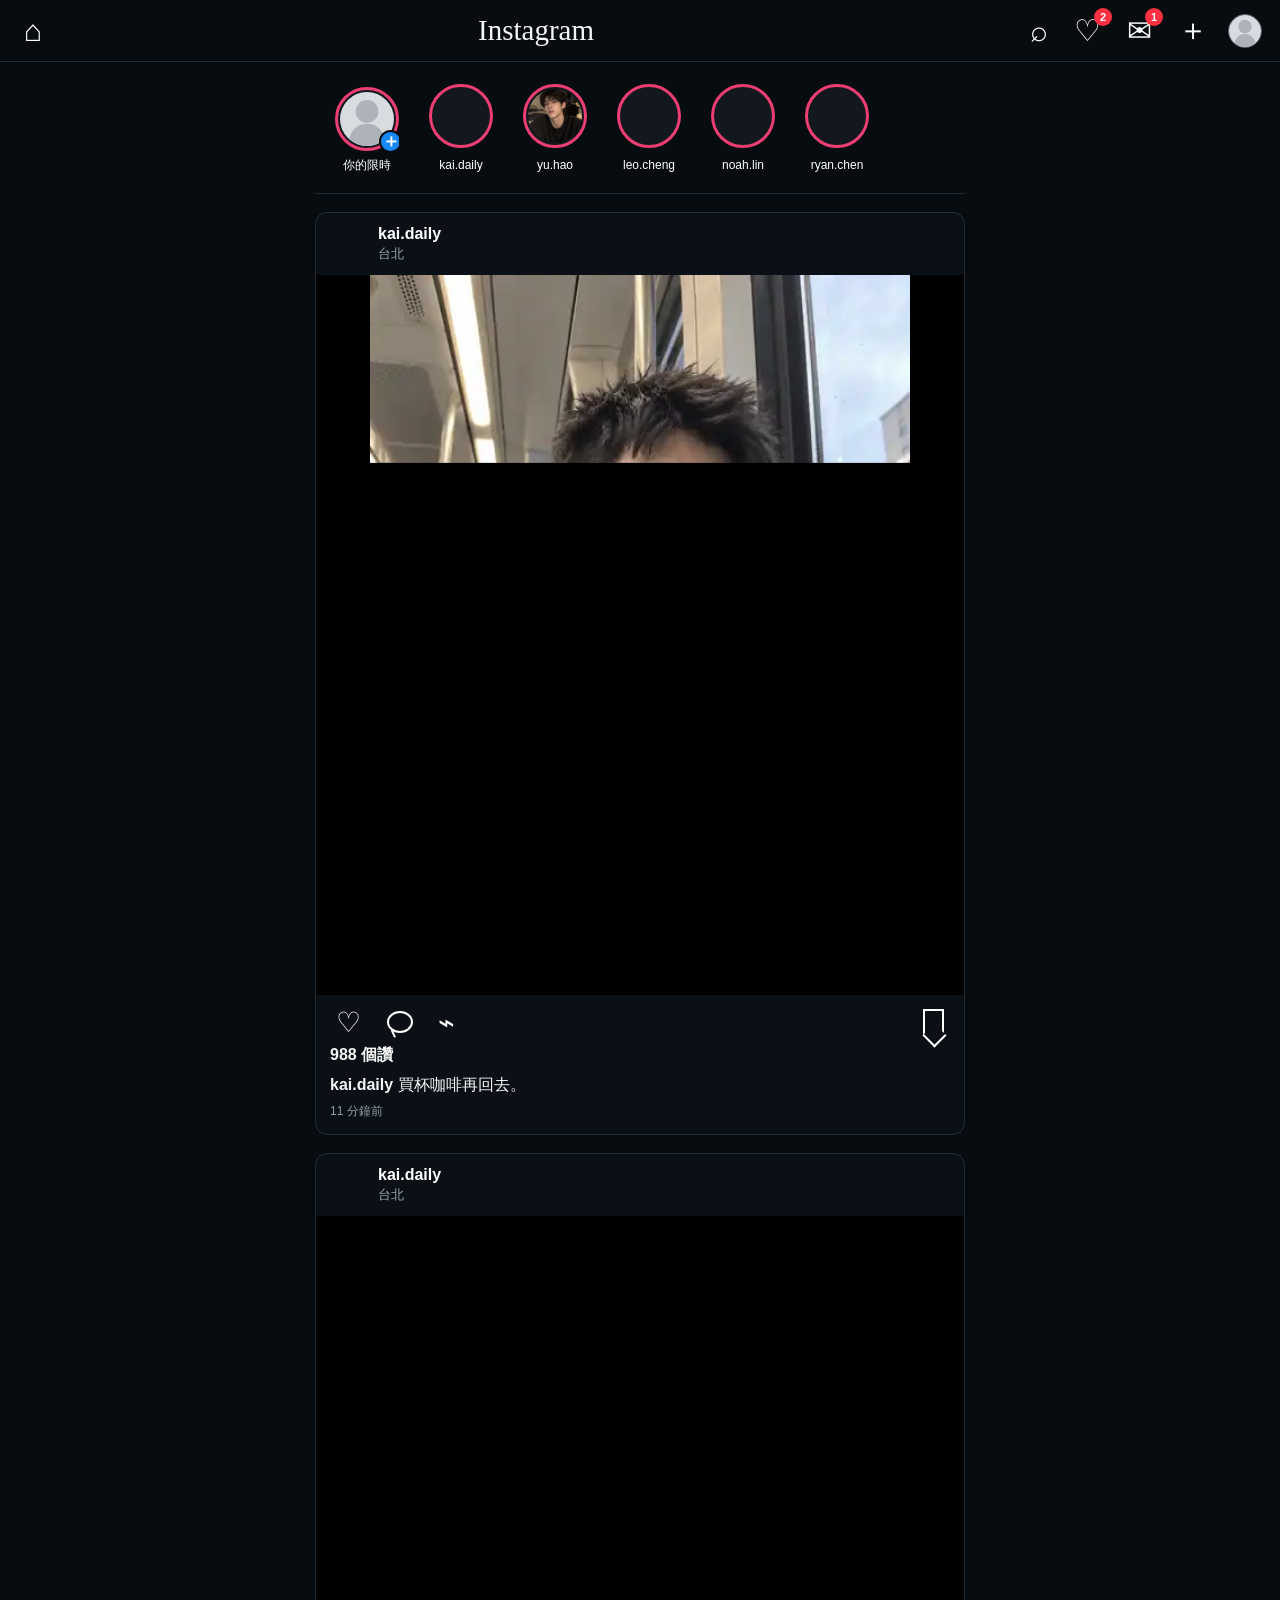
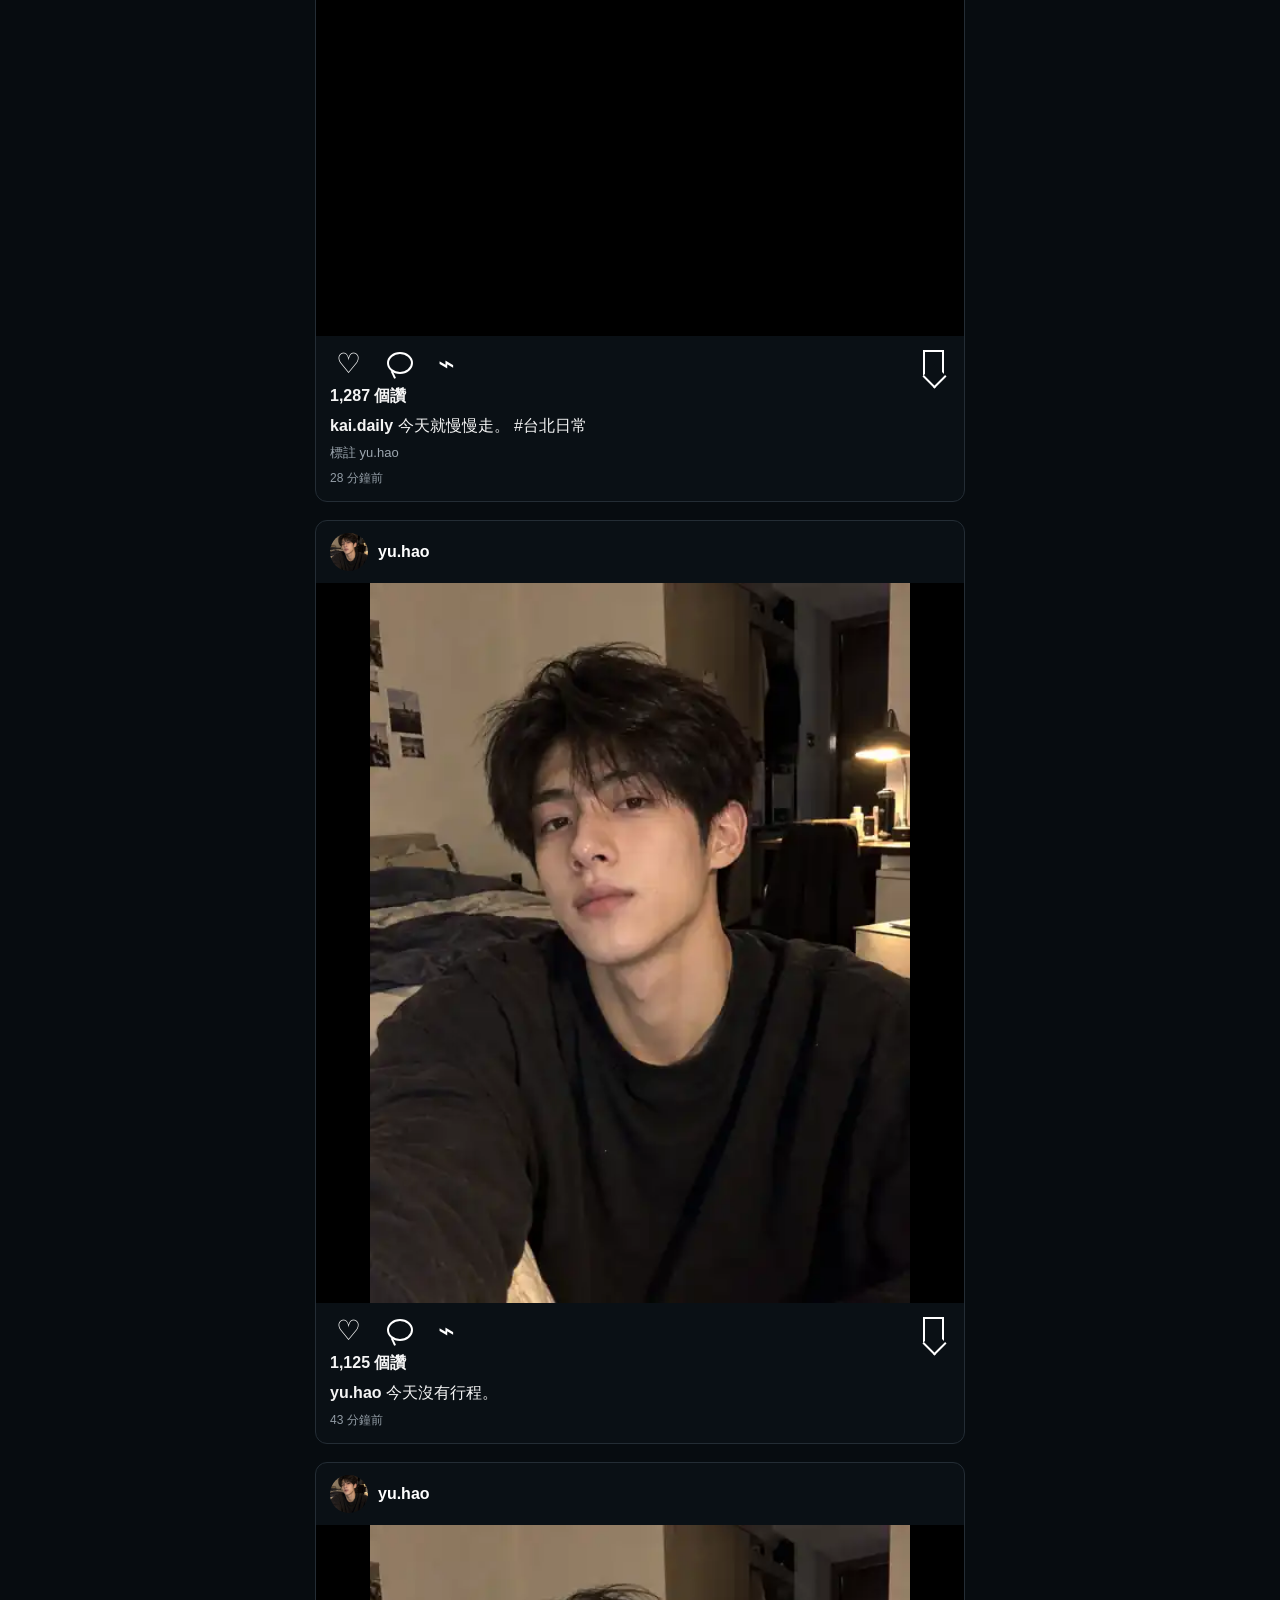
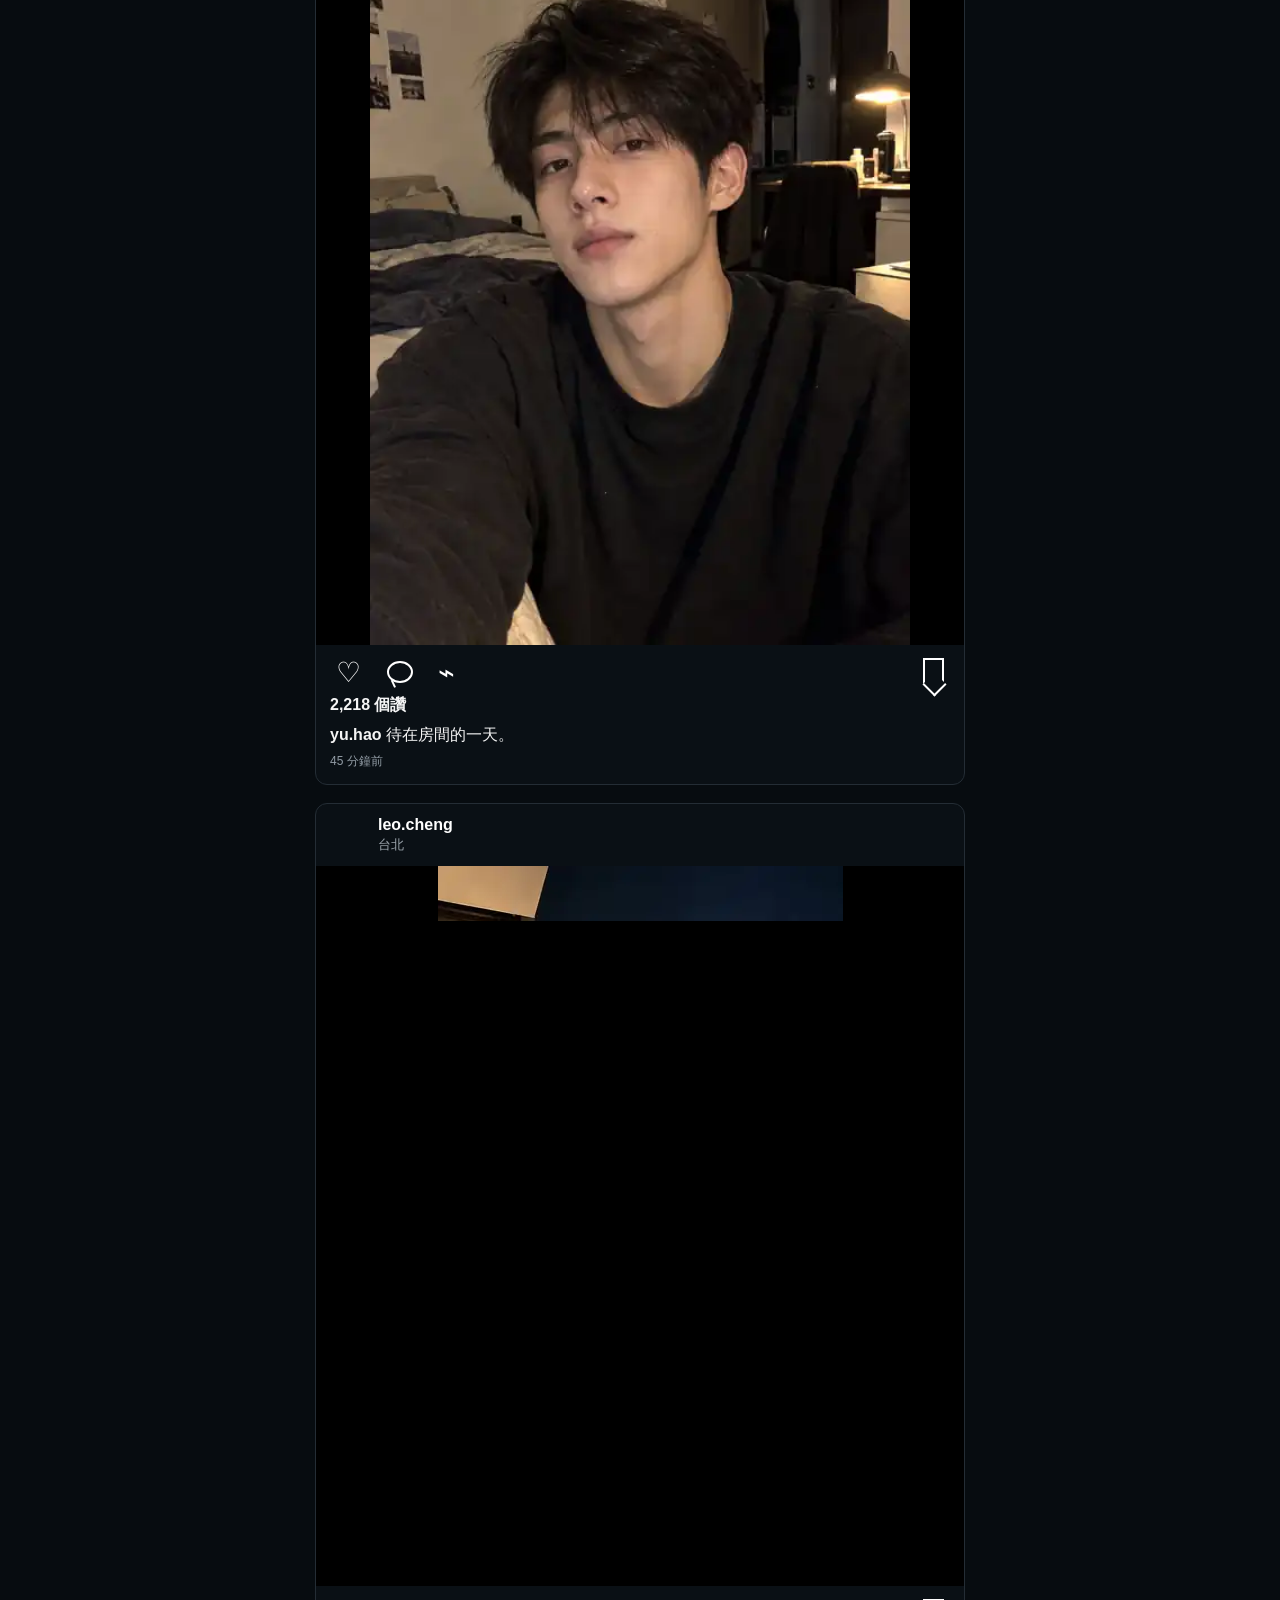
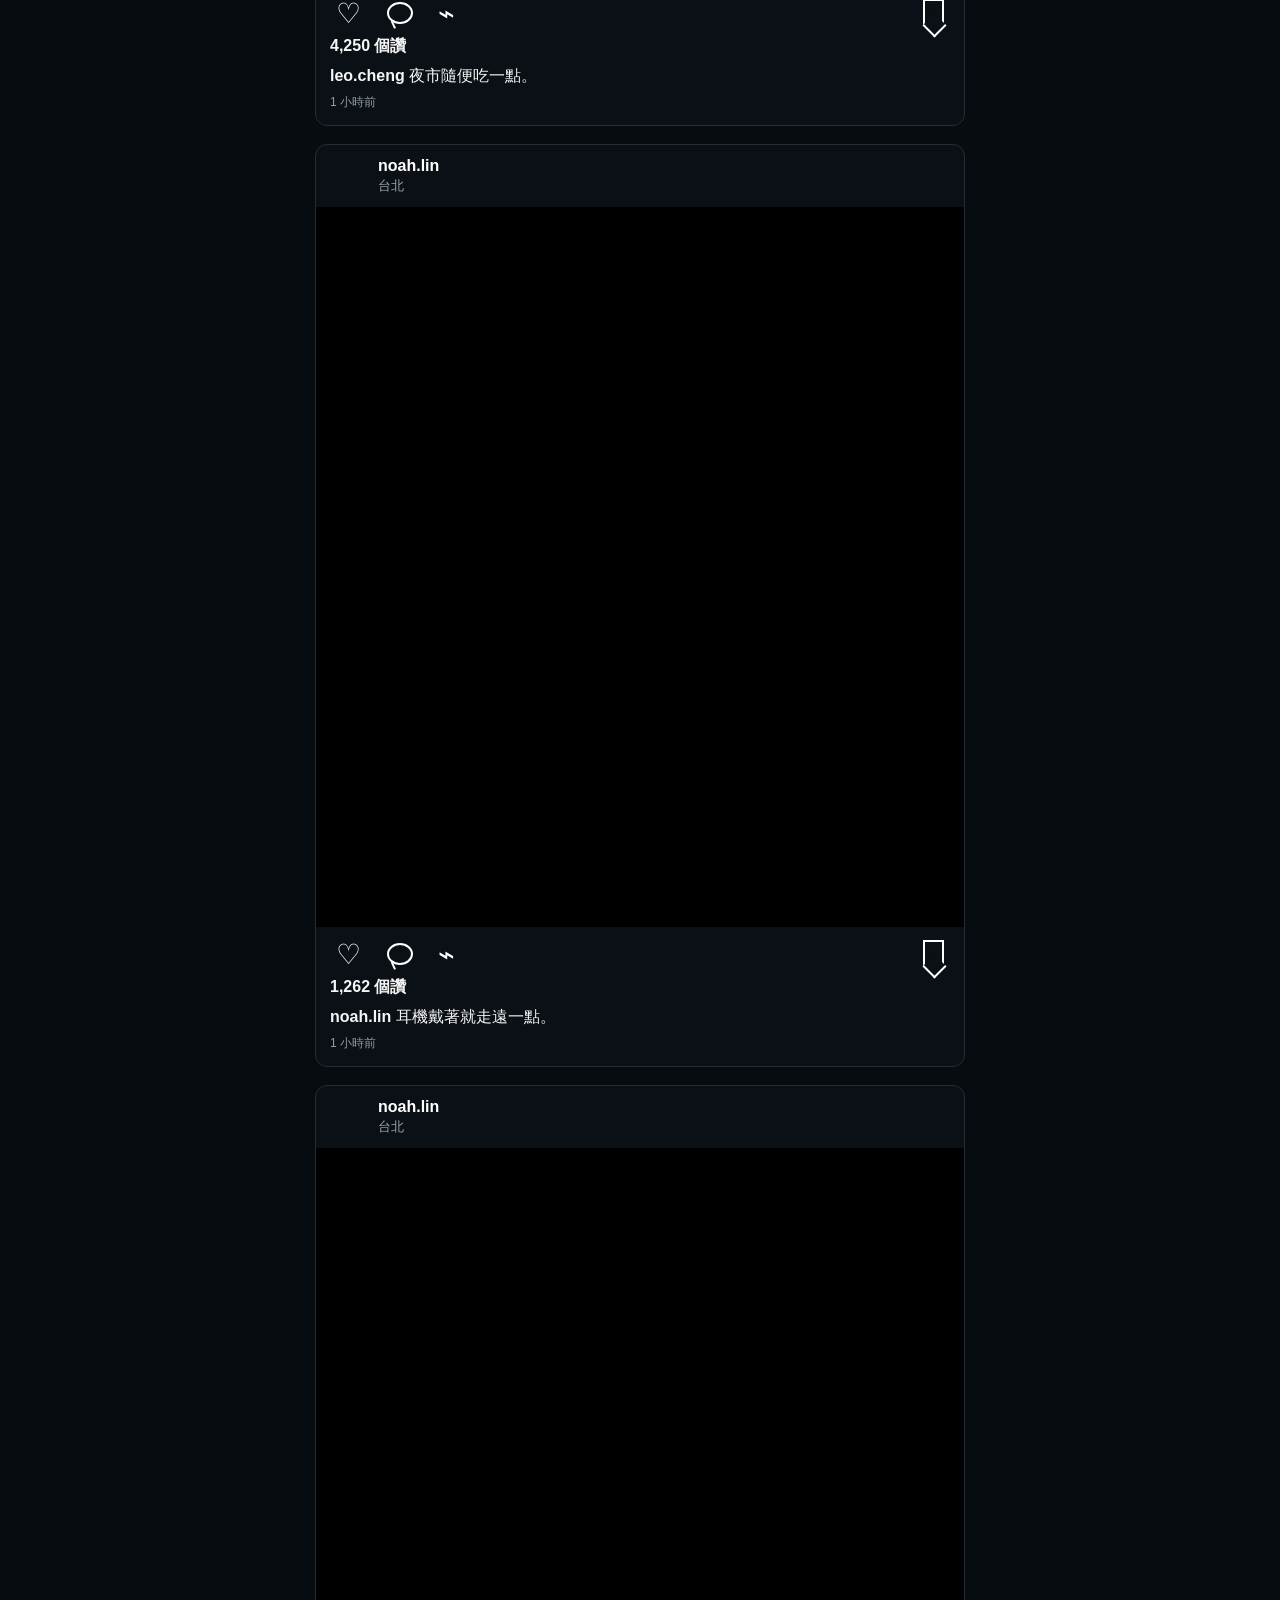
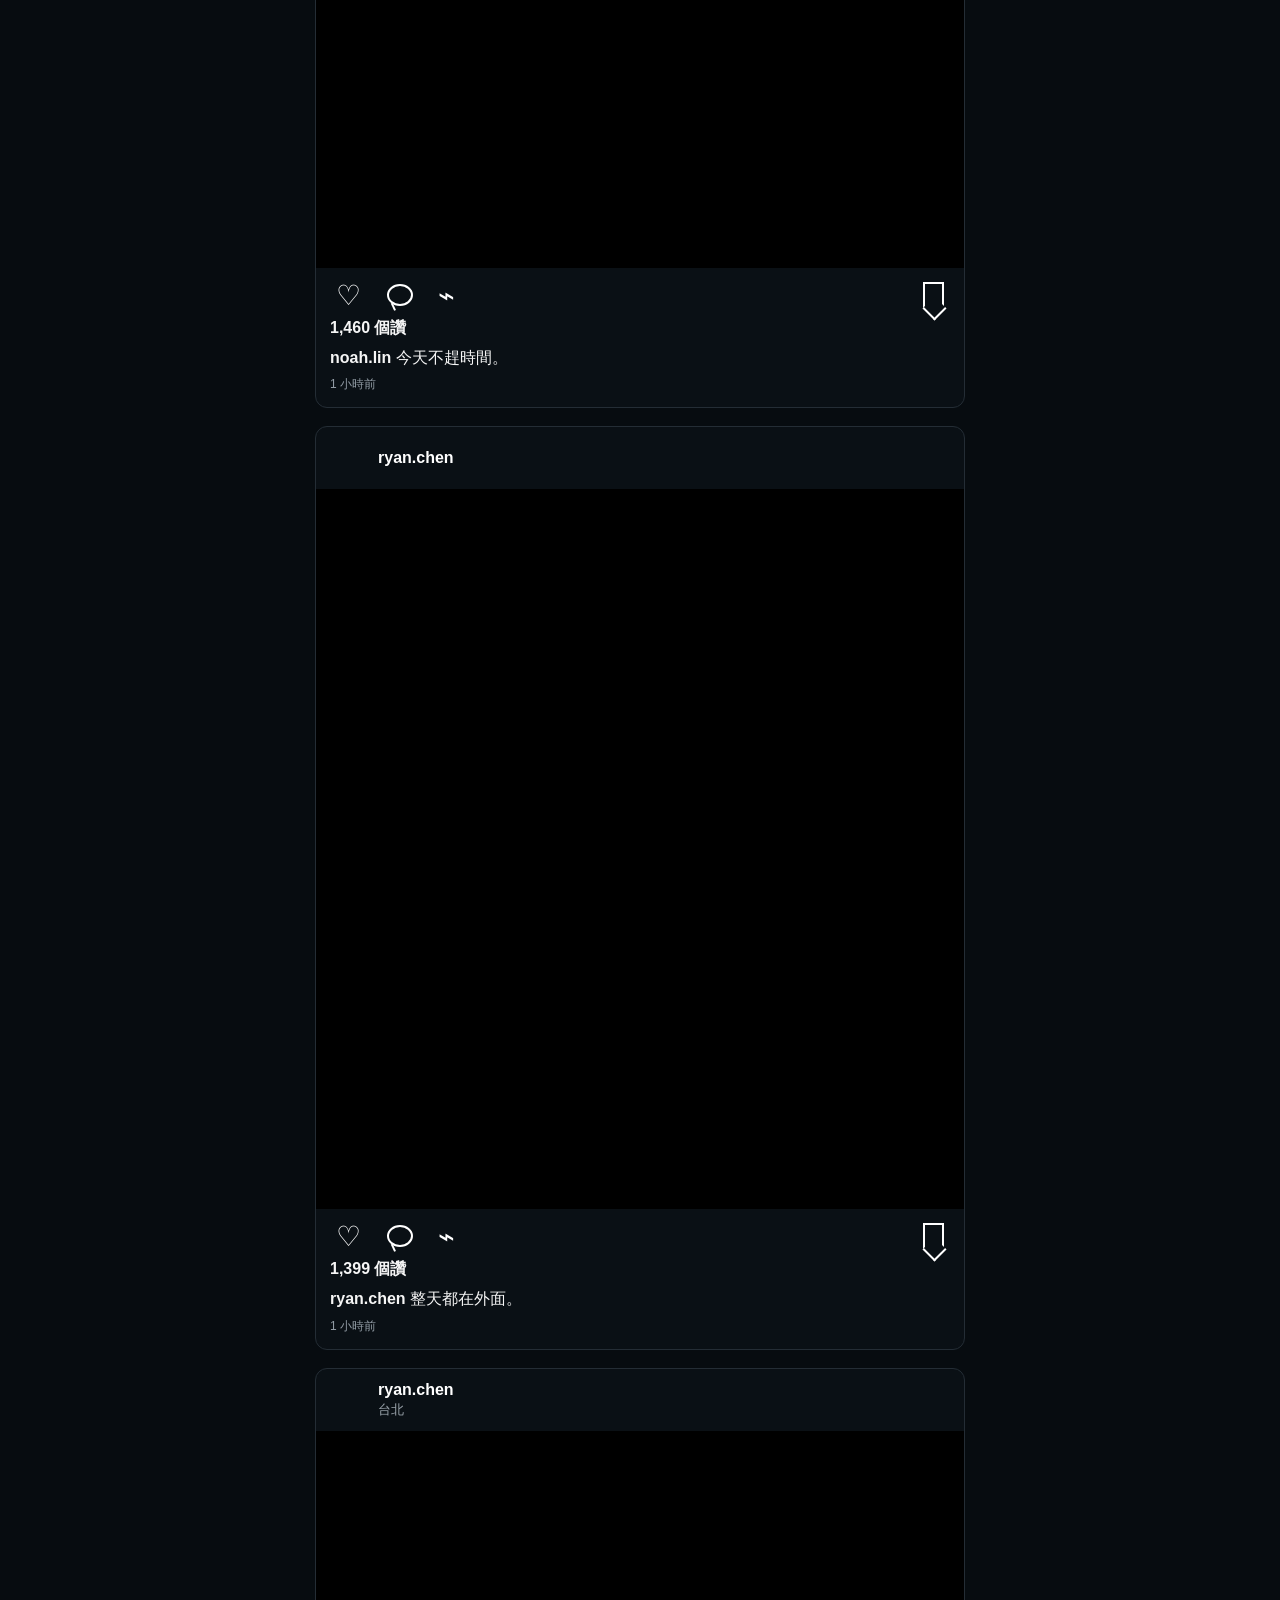
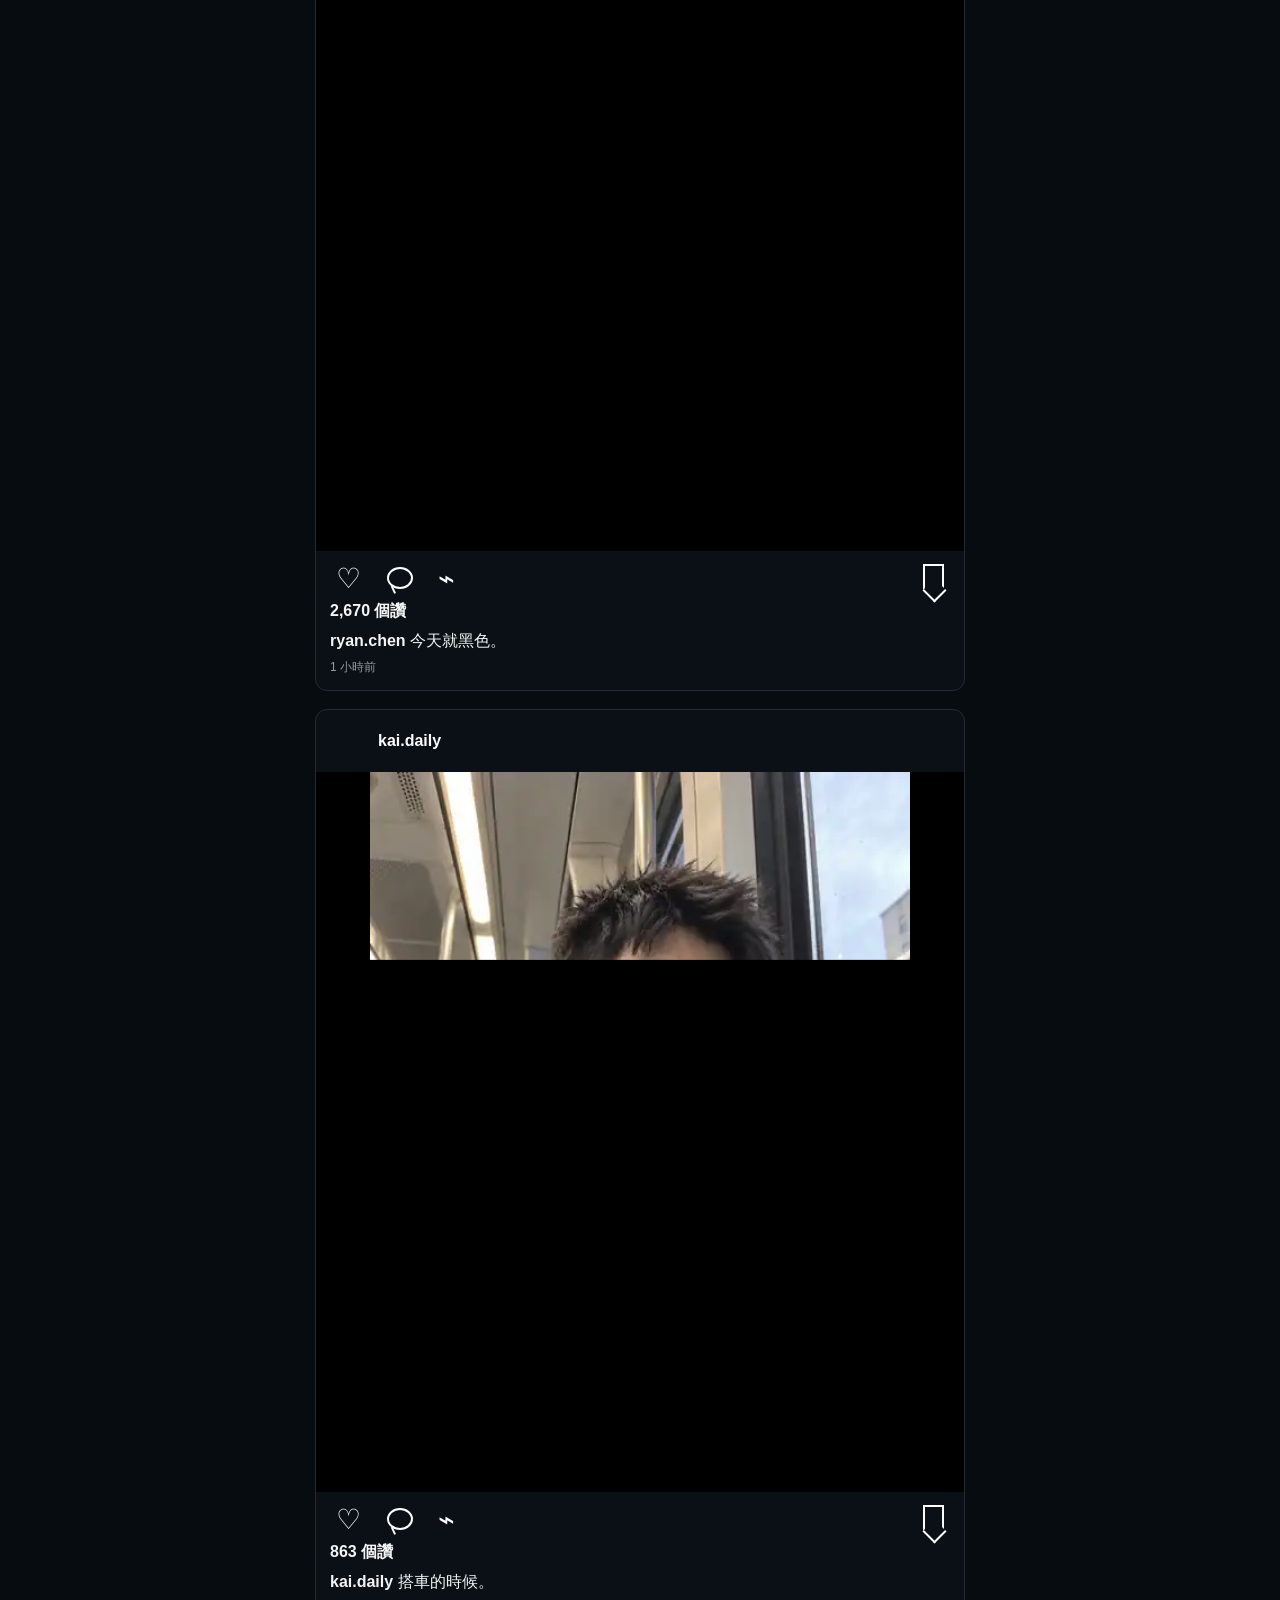
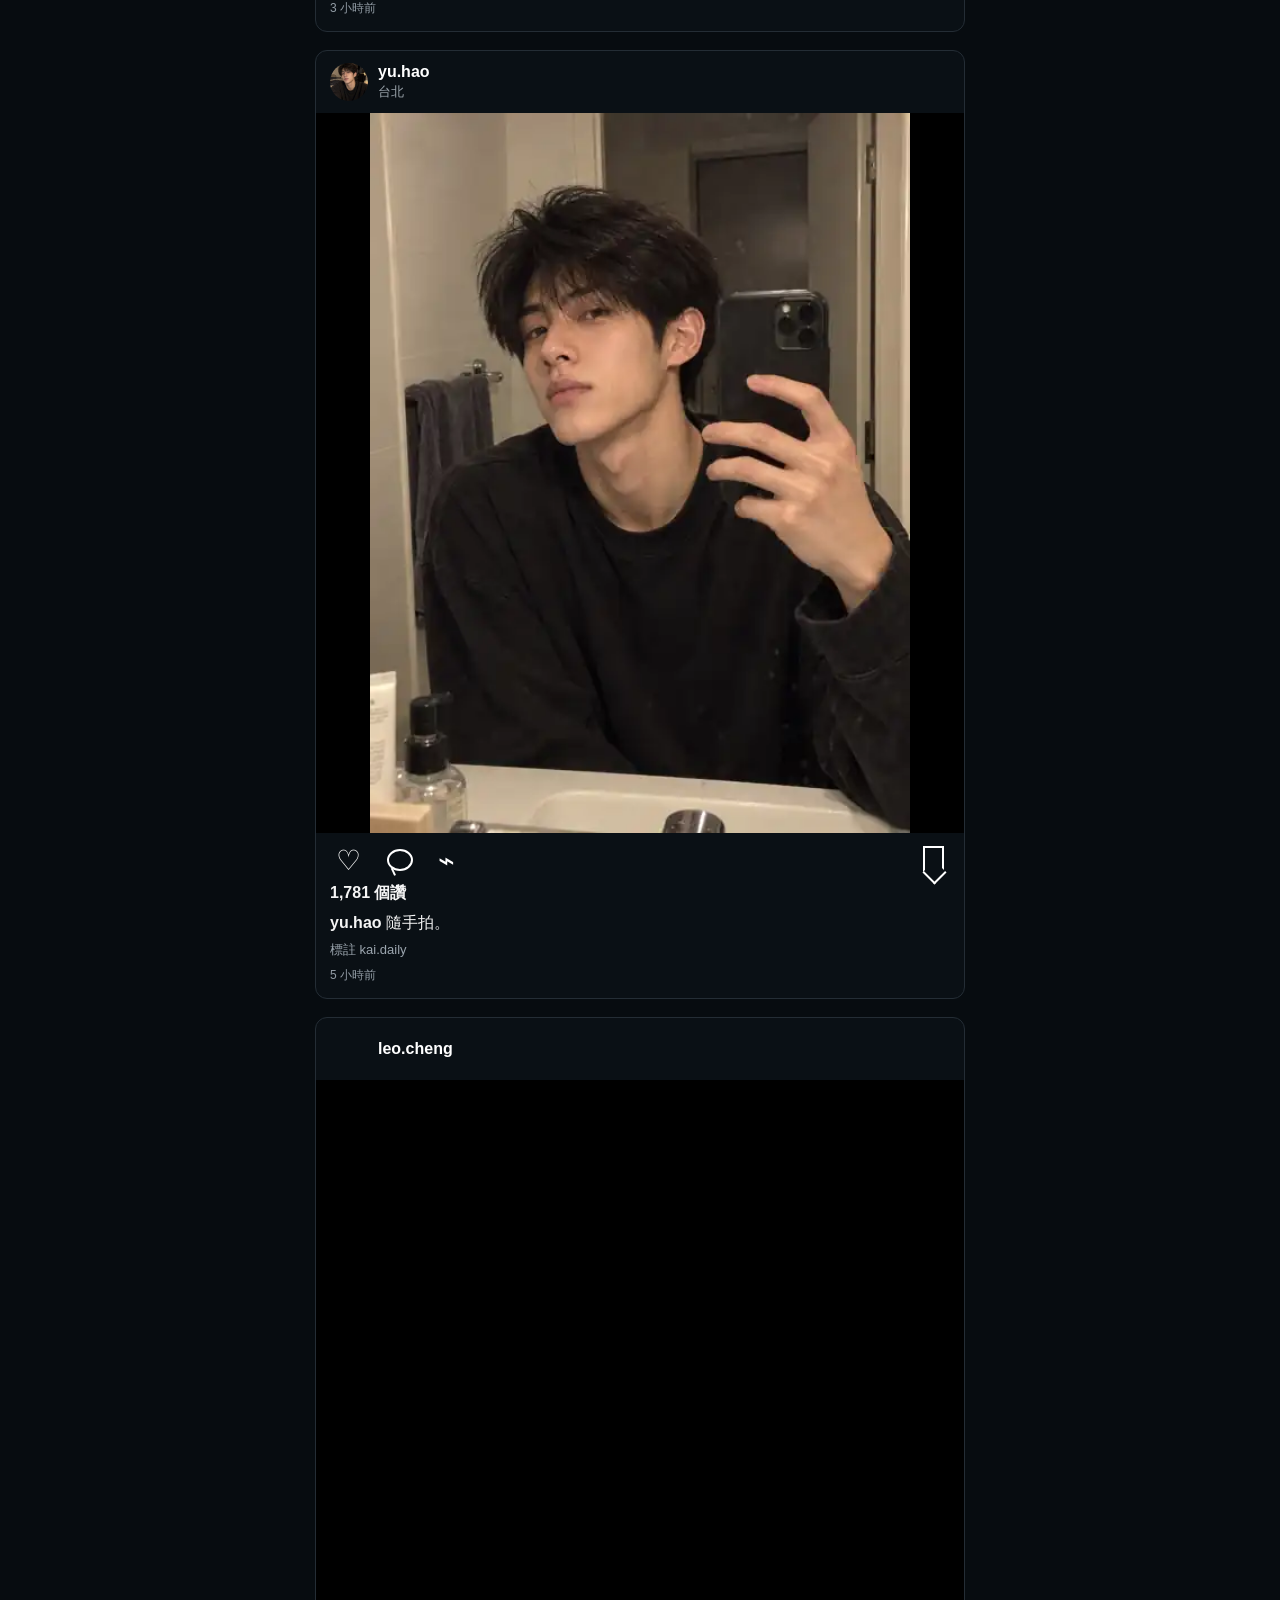
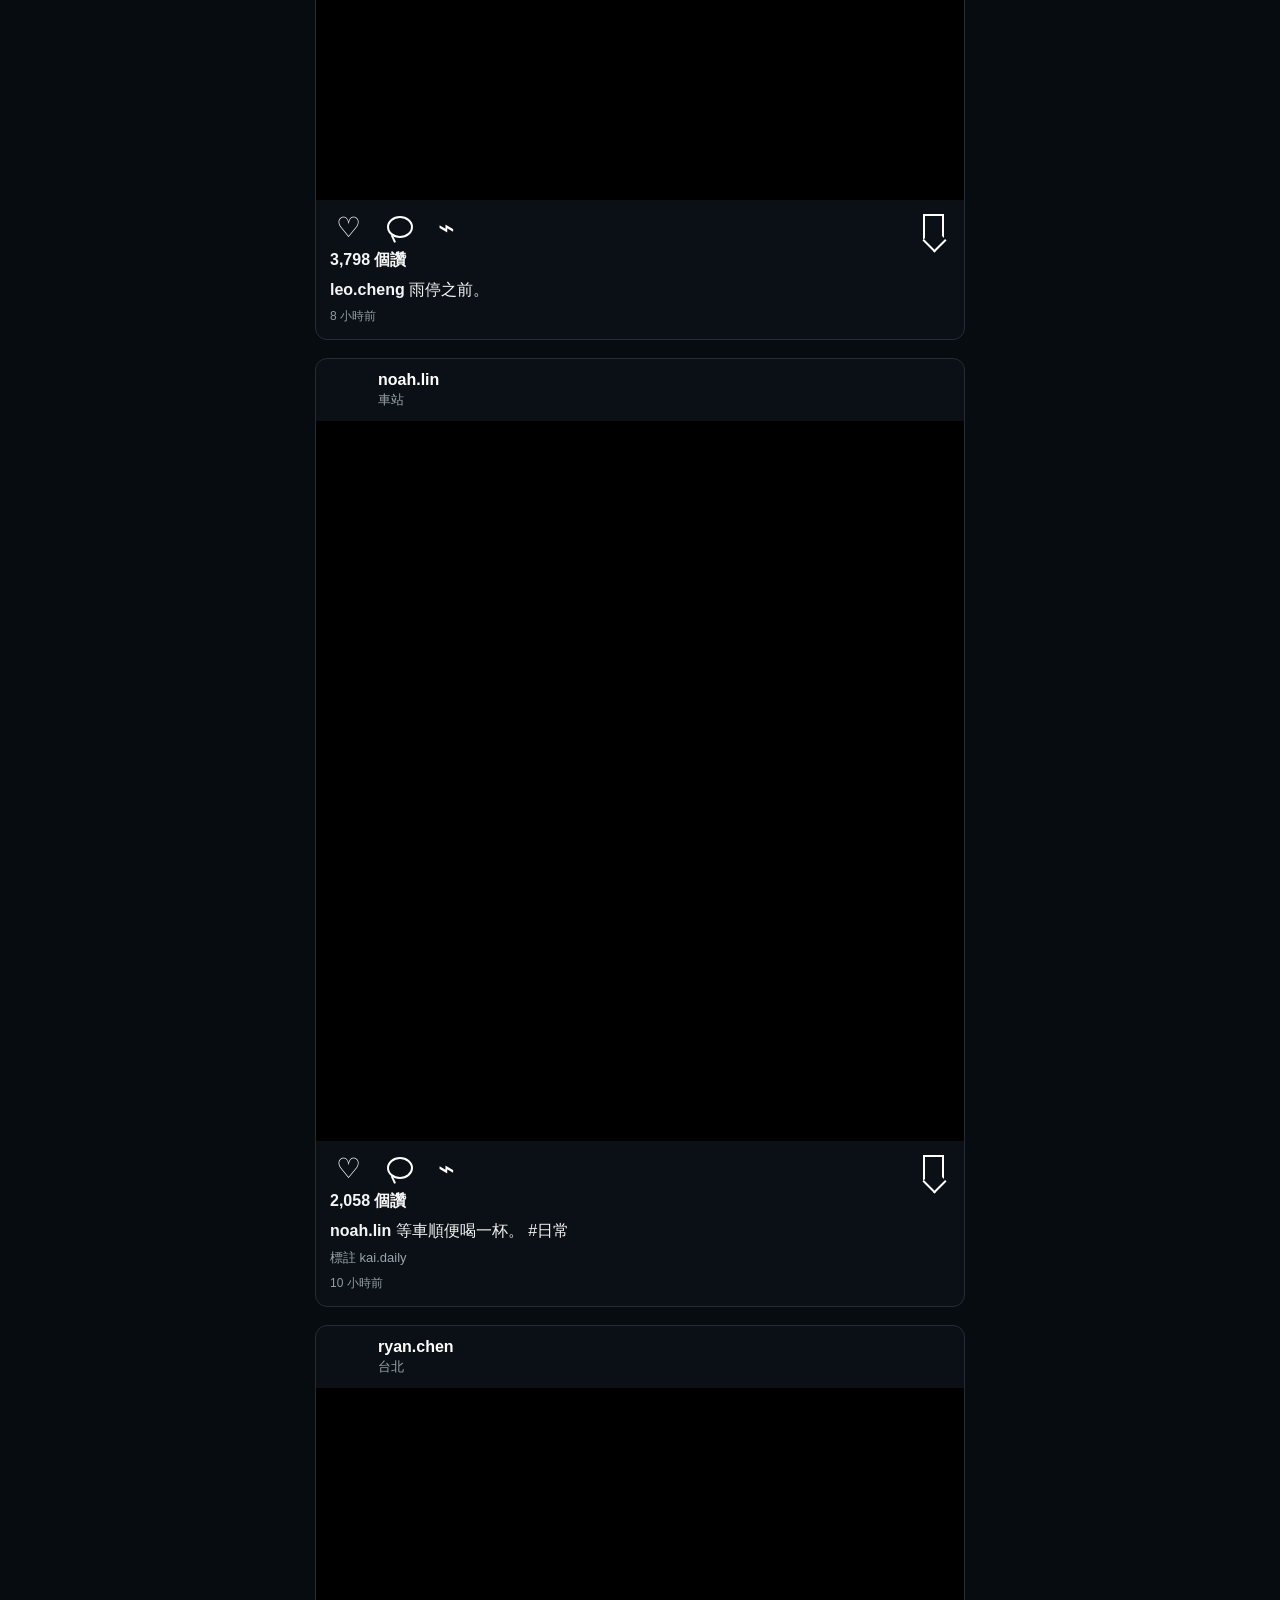
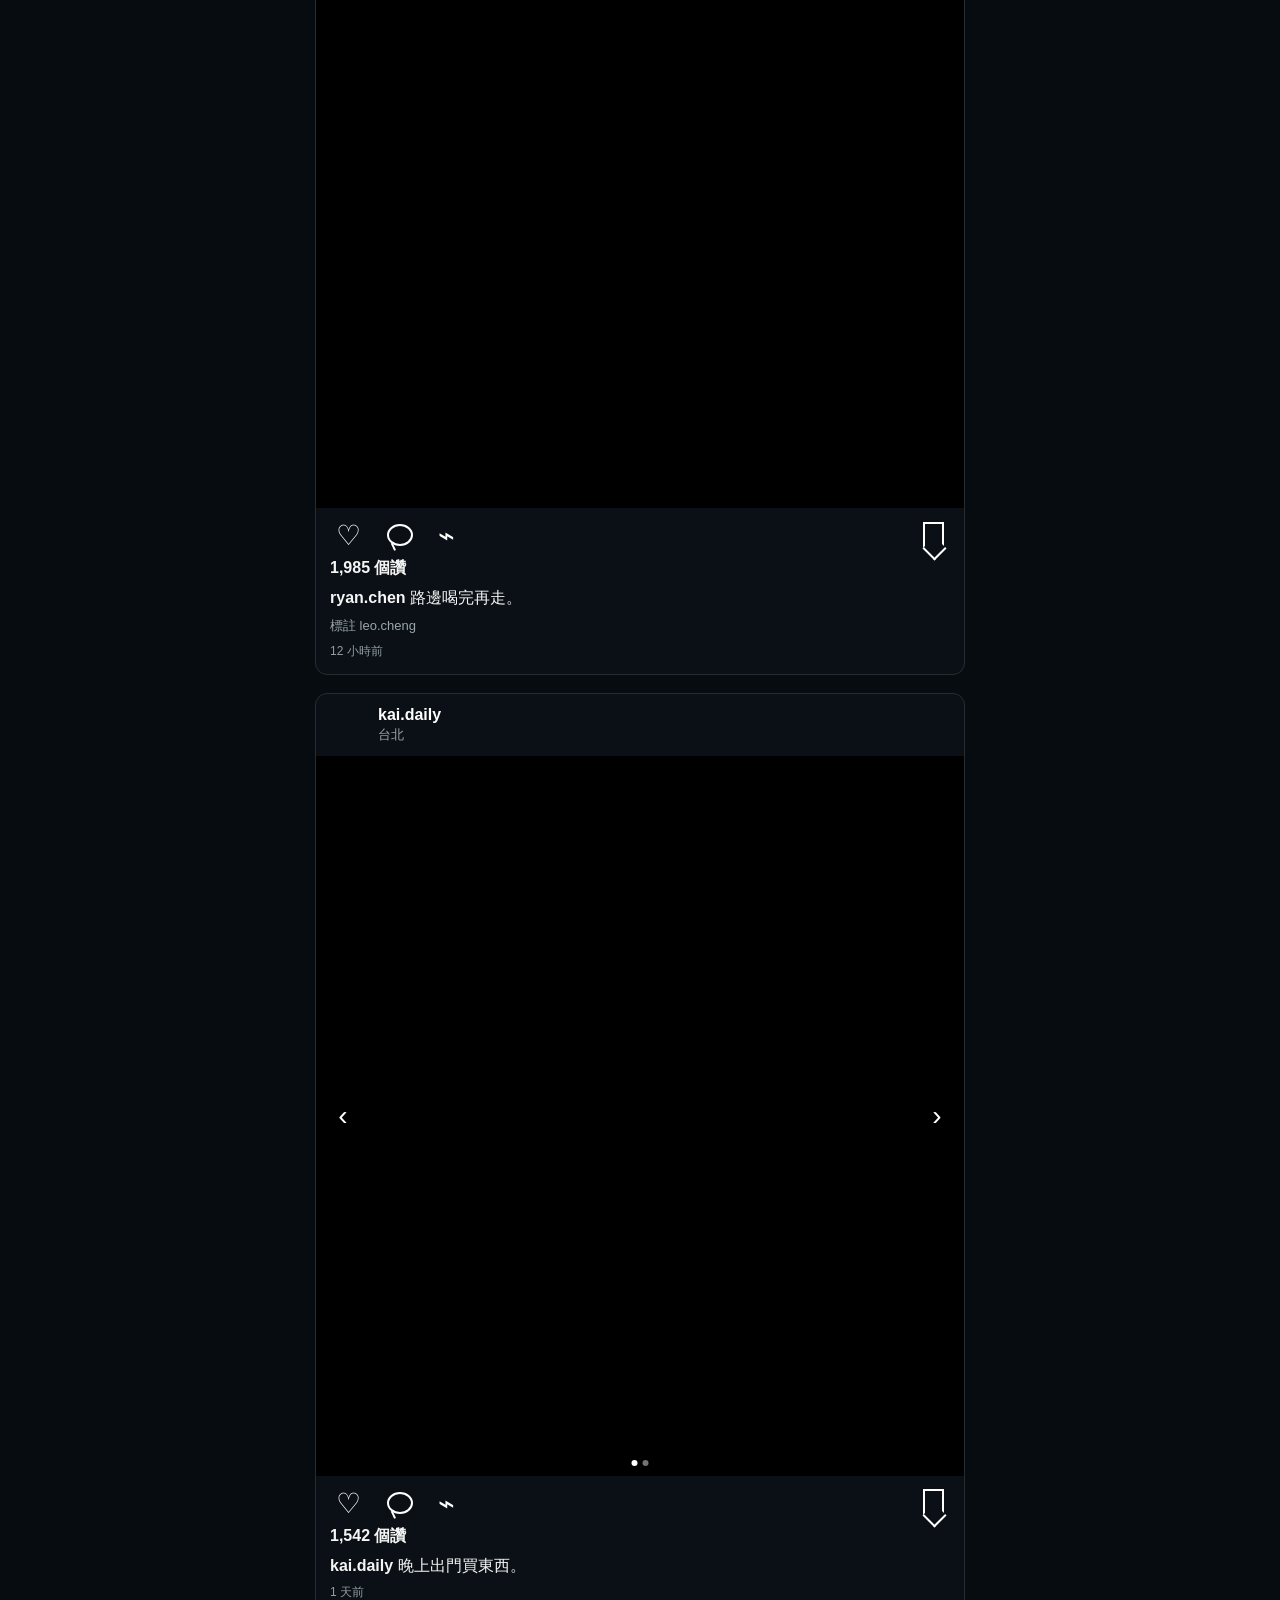
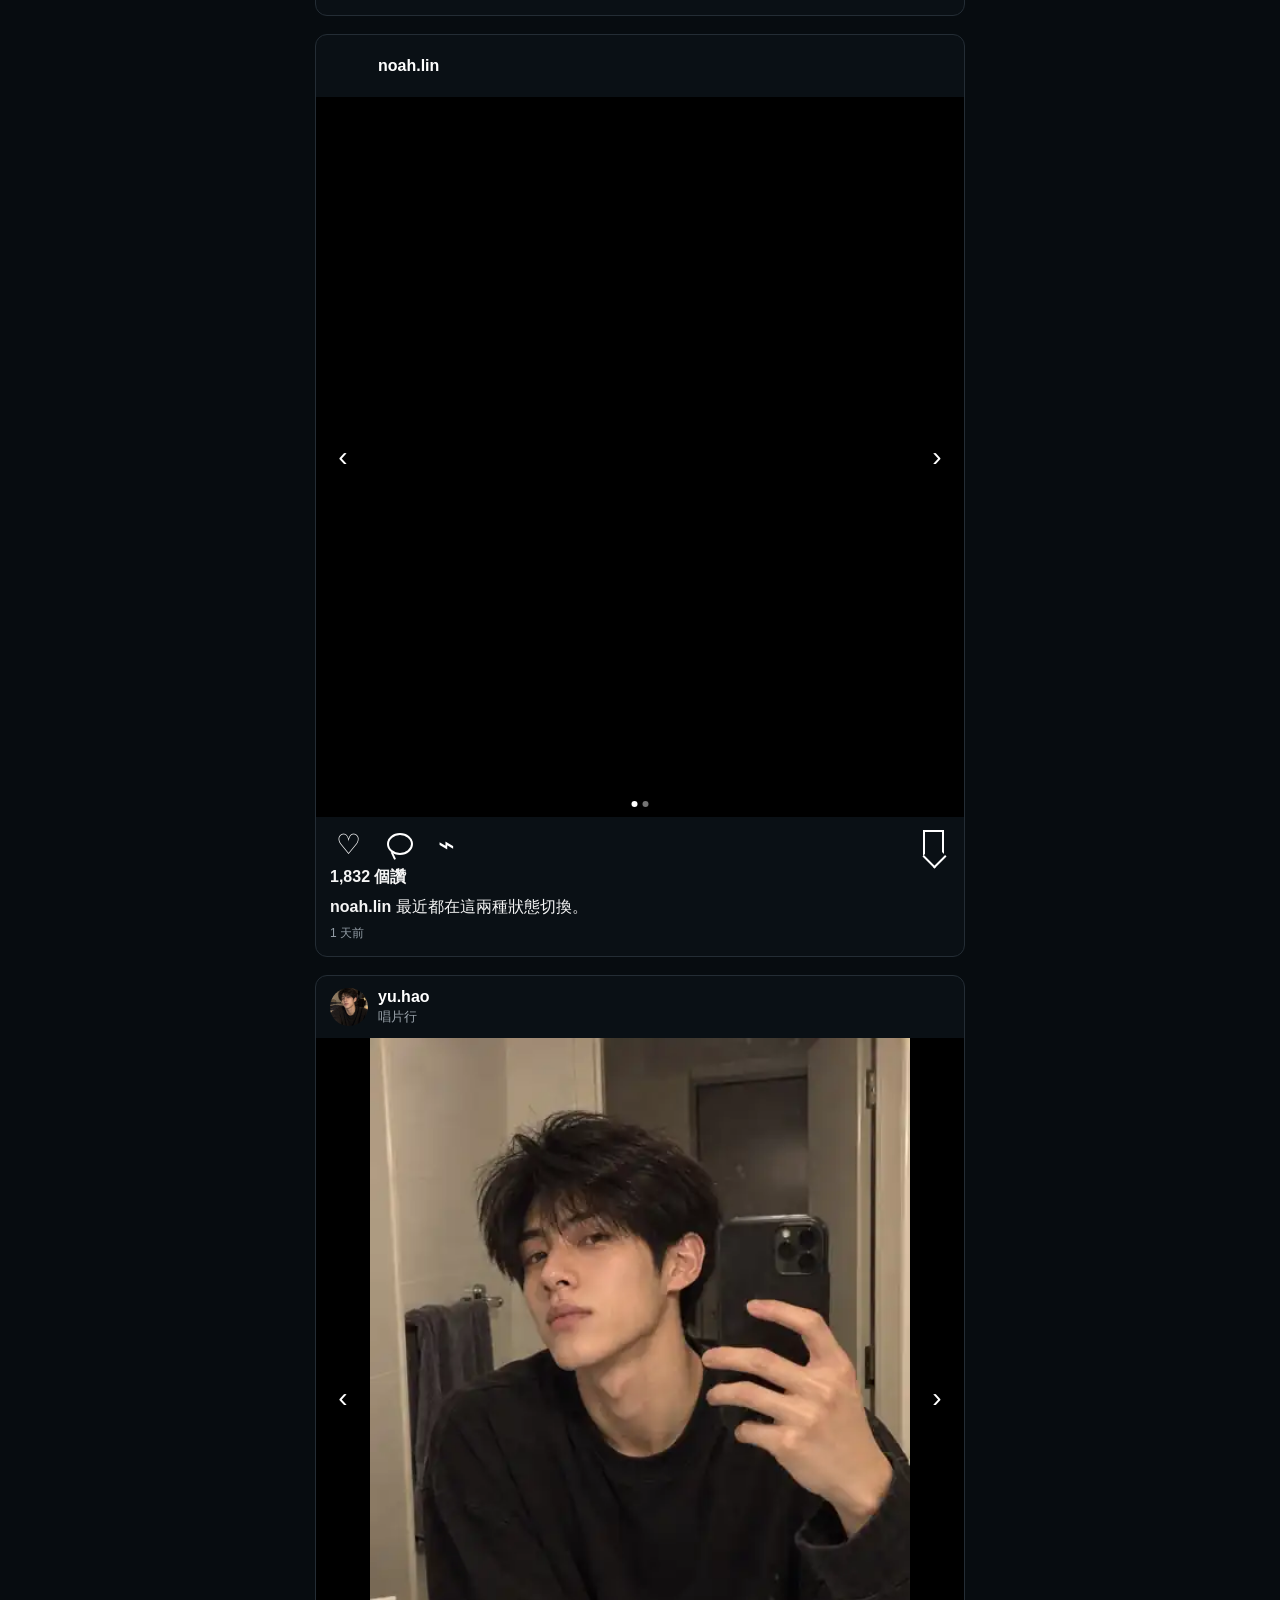
==== commit 0cac8957: "Add V1.8 DM relationship and typing status" ====
--- a/index.html
+++ b/index.html
@@ -114,7 +114,7 @@
   <section id="dm-chat" class="hidden">
     <header class="sub-header">
       <button id="dm-chat-back" class="icon-button">‹</button>
-      <button id="dm-chat-user" class="dm-chat-user"><img id="dm-chat-avatar" alt=""><strong id="dm-chat-title"></strong></button>
+      <button id="dm-chat-user" class="dm-chat-user"><img id="dm-chat-avatar" alt=""><span><strong id="dm-chat-title"></strong><small id="dm-chat-status"></small></span></button>
       <span></span>
     </header>
     <div id="dm-messages" class="dm-messages"></div>
--- a/style.css
+++ b/style.css
@@ -63,3 +63,32 @@
   .profile-title-row{gap:6px}
   .profile-title-row h1{width:100%;margin-bottom:4px}
 }
+
+
+/* V1.8 Explore + profile highlights */
+.profile-highlights{display:flex;gap:18px;overflow-x:auto;padding:0 24px 22px}
+.highlight-button{min-width:72px;border:0;background:transparent;color:#fff;text-align:center}
+.highlight-button>span{display:block;width:66px;height:66px;border-radius:50%;padding:3px;border:1px solid #46515b;margin:auto;background:#111;overflow:hidden}
+.highlight-button img{width:100%;height:100%;border-radius:50%;object-fit:cover}
+.highlight-button small{display:block;margin-top:6px;font-size:12px}
+.explore-page{width:min(900px,100%);margin:auto;padding-bottom:80px}
+.explore-header{position:sticky;top:62px;z-index:18;background:#070c10;padding:14px 16px;border-bottom:1px solid #222b33;display:grid;grid-template-columns:auto 1fr;align-items:center;gap:14px}
+.explore-header strong{font-size:20px}
+.explore-header input{width:100%;border:1px solid #34414b;border-radius:12px;background:#182028;color:#fff;padding:11px 14px}
+.explore-header input::placeholder{color:#89949d}
+.explore-people{display:flex;gap:10px;overflow-x:auto;padding:14px 16px;border-bottom:1px solid #202830}
+.explore-person{display:grid;grid-template-columns:46px 1fr;gap:9px;align-items:center;min-width:180px;border:1px solid #27313a;border-radius:13px;background:#0e151b;color:#fff;padding:9px;text-align:left}
+.explore-person img{width:46px;height:46px;border-radius:50%;object-fit:cover}
+.explore-person span{display:grid;gap:2px;min-width:0}
+.explore-person strong,.explore-person small{white-space:nowrap;overflow:hidden;text-overflow:ellipsis}
+.explore-person small{color:#939da5}
+.explore-grid{display:grid;grid-template-columns:repeat(3,1fr);gap:3px;padding-top:3px}
+.explore-tile{position:relative;aspect-ratio:1/1;border:0;padding:0;background:#111;overflow:hidden}
+.explore-tile img{width:100%;height:100%;object-fit:cover}
+.explore-tile span{position:absolute;right:7px;top:6px;color:#fff;font-size:18px;text-shadow:0 1px 5px #000}
+@media(max-width:700px){
+  .profile-highlights{padding:0 16px 18px}
+  .explore-header{top:56px;grid-template-columns:1fr}
+  .explore-header strong{display:none}
+  .explore-grid{gap:2px}
+}
